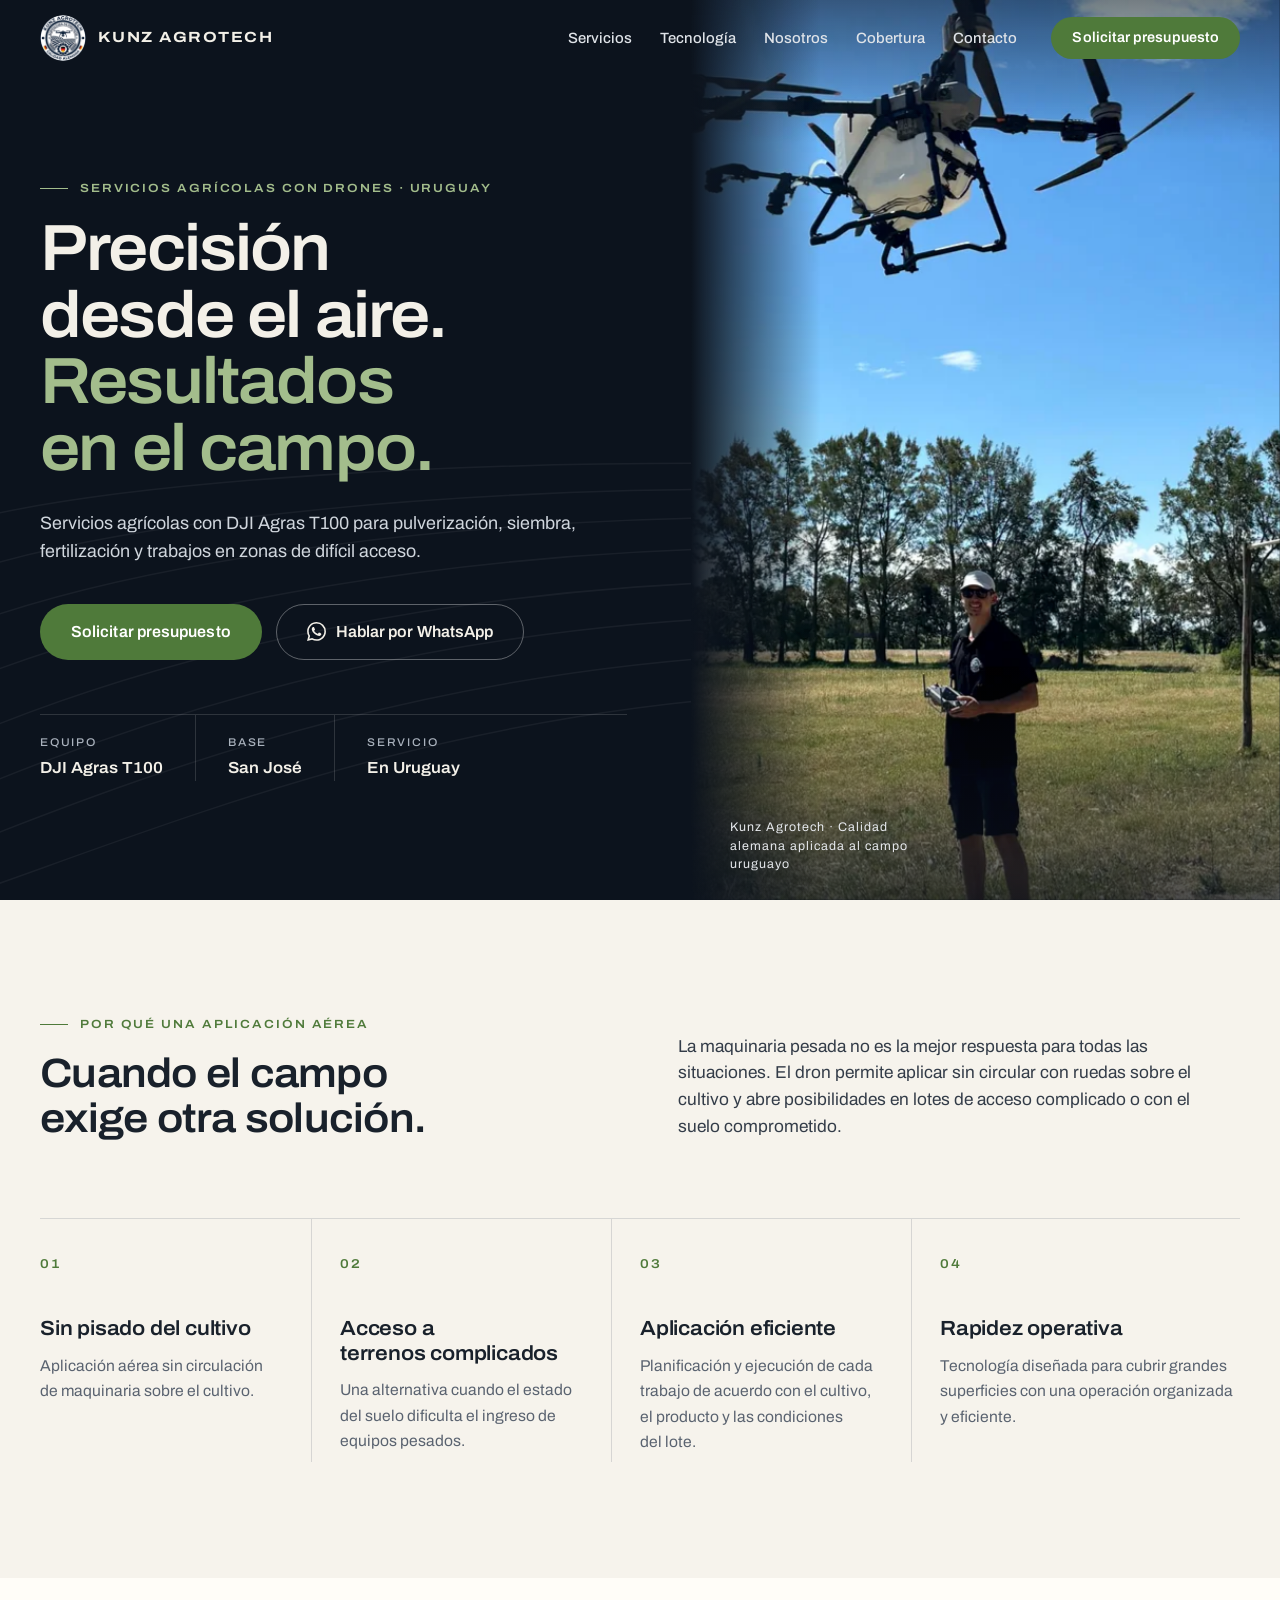
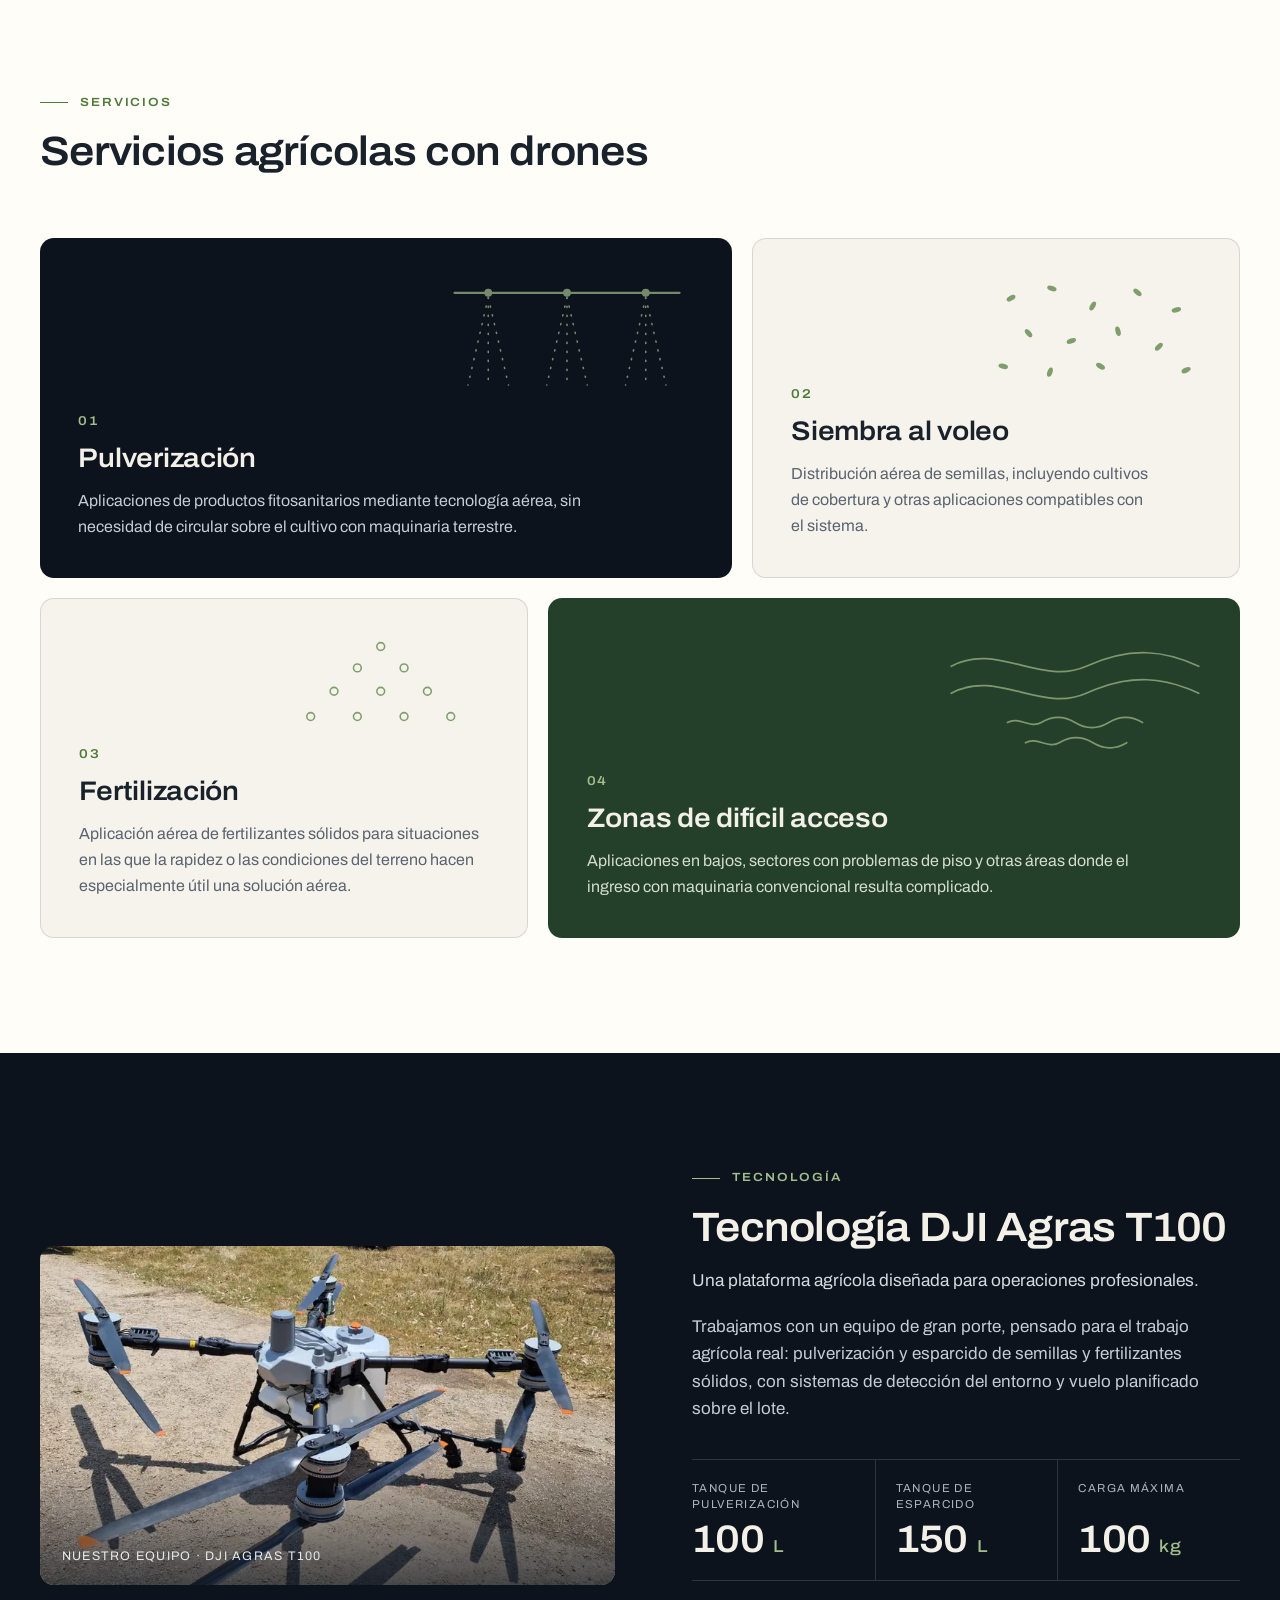
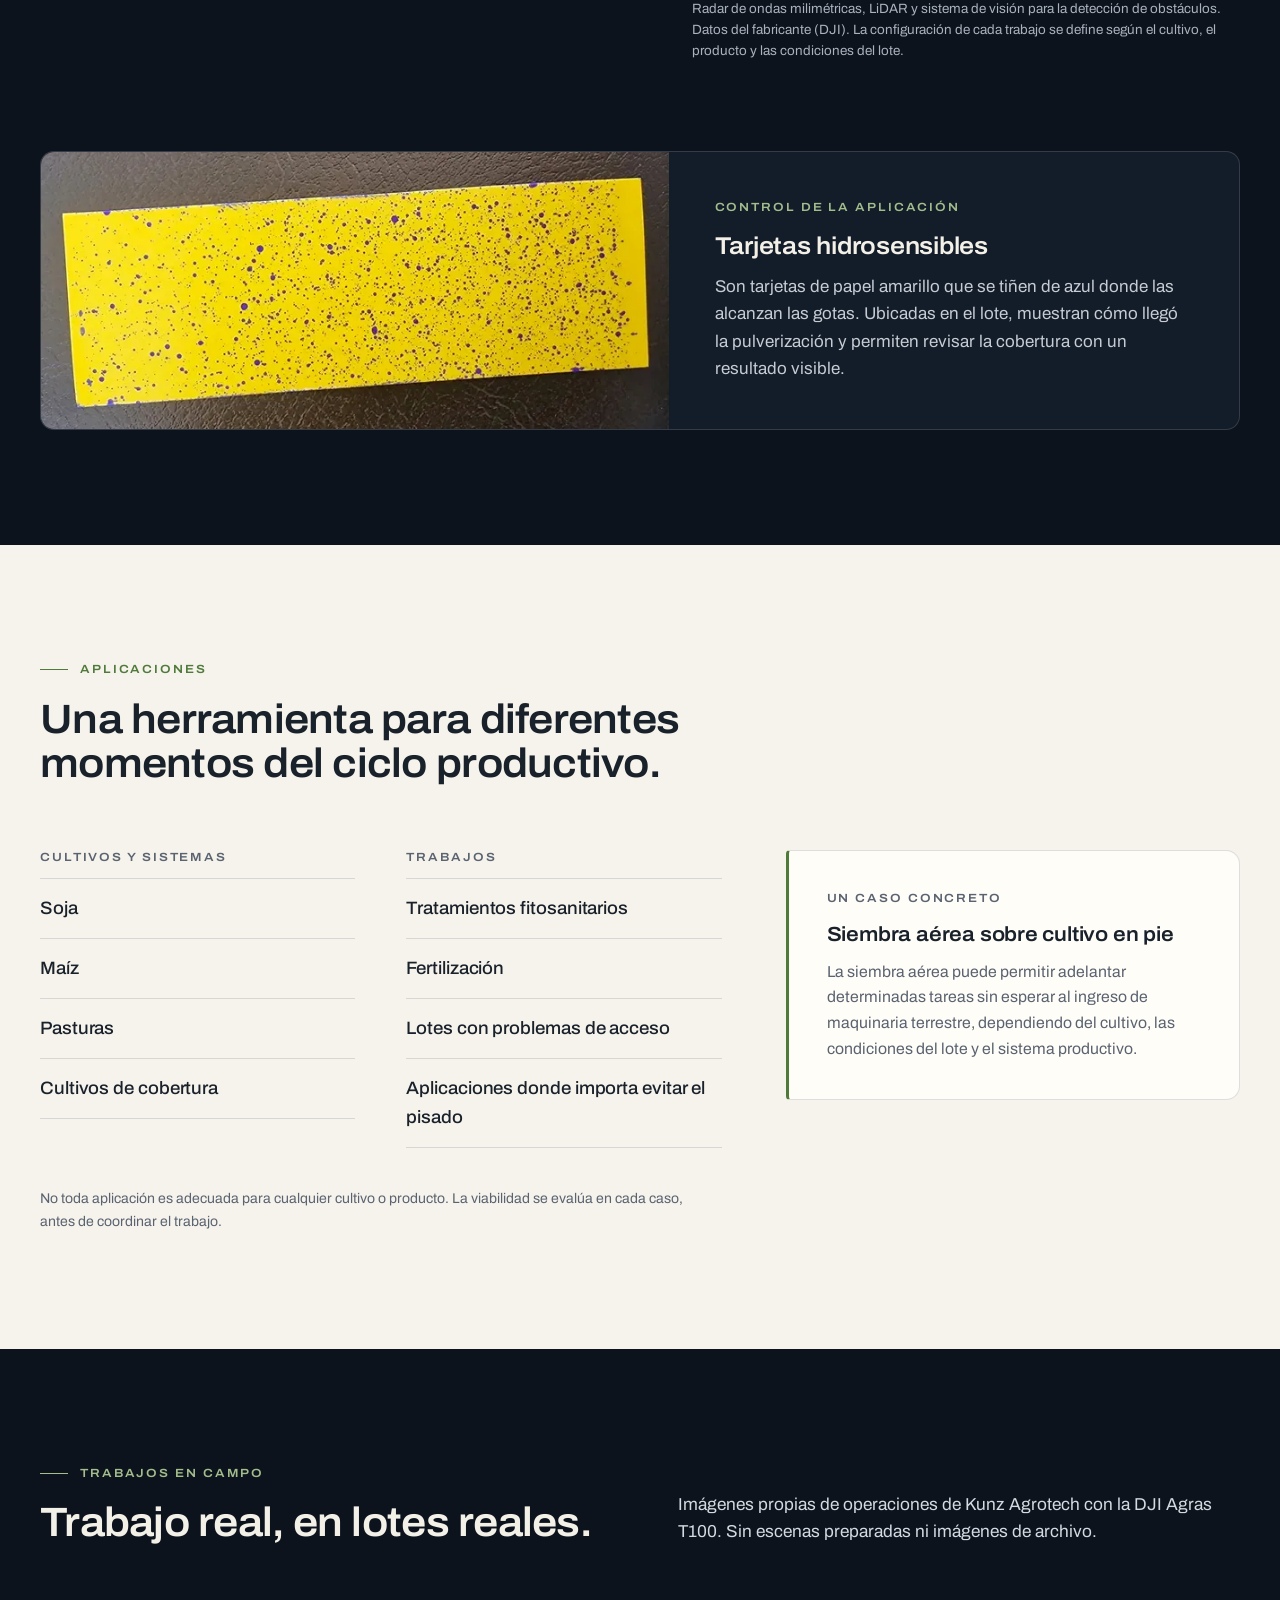
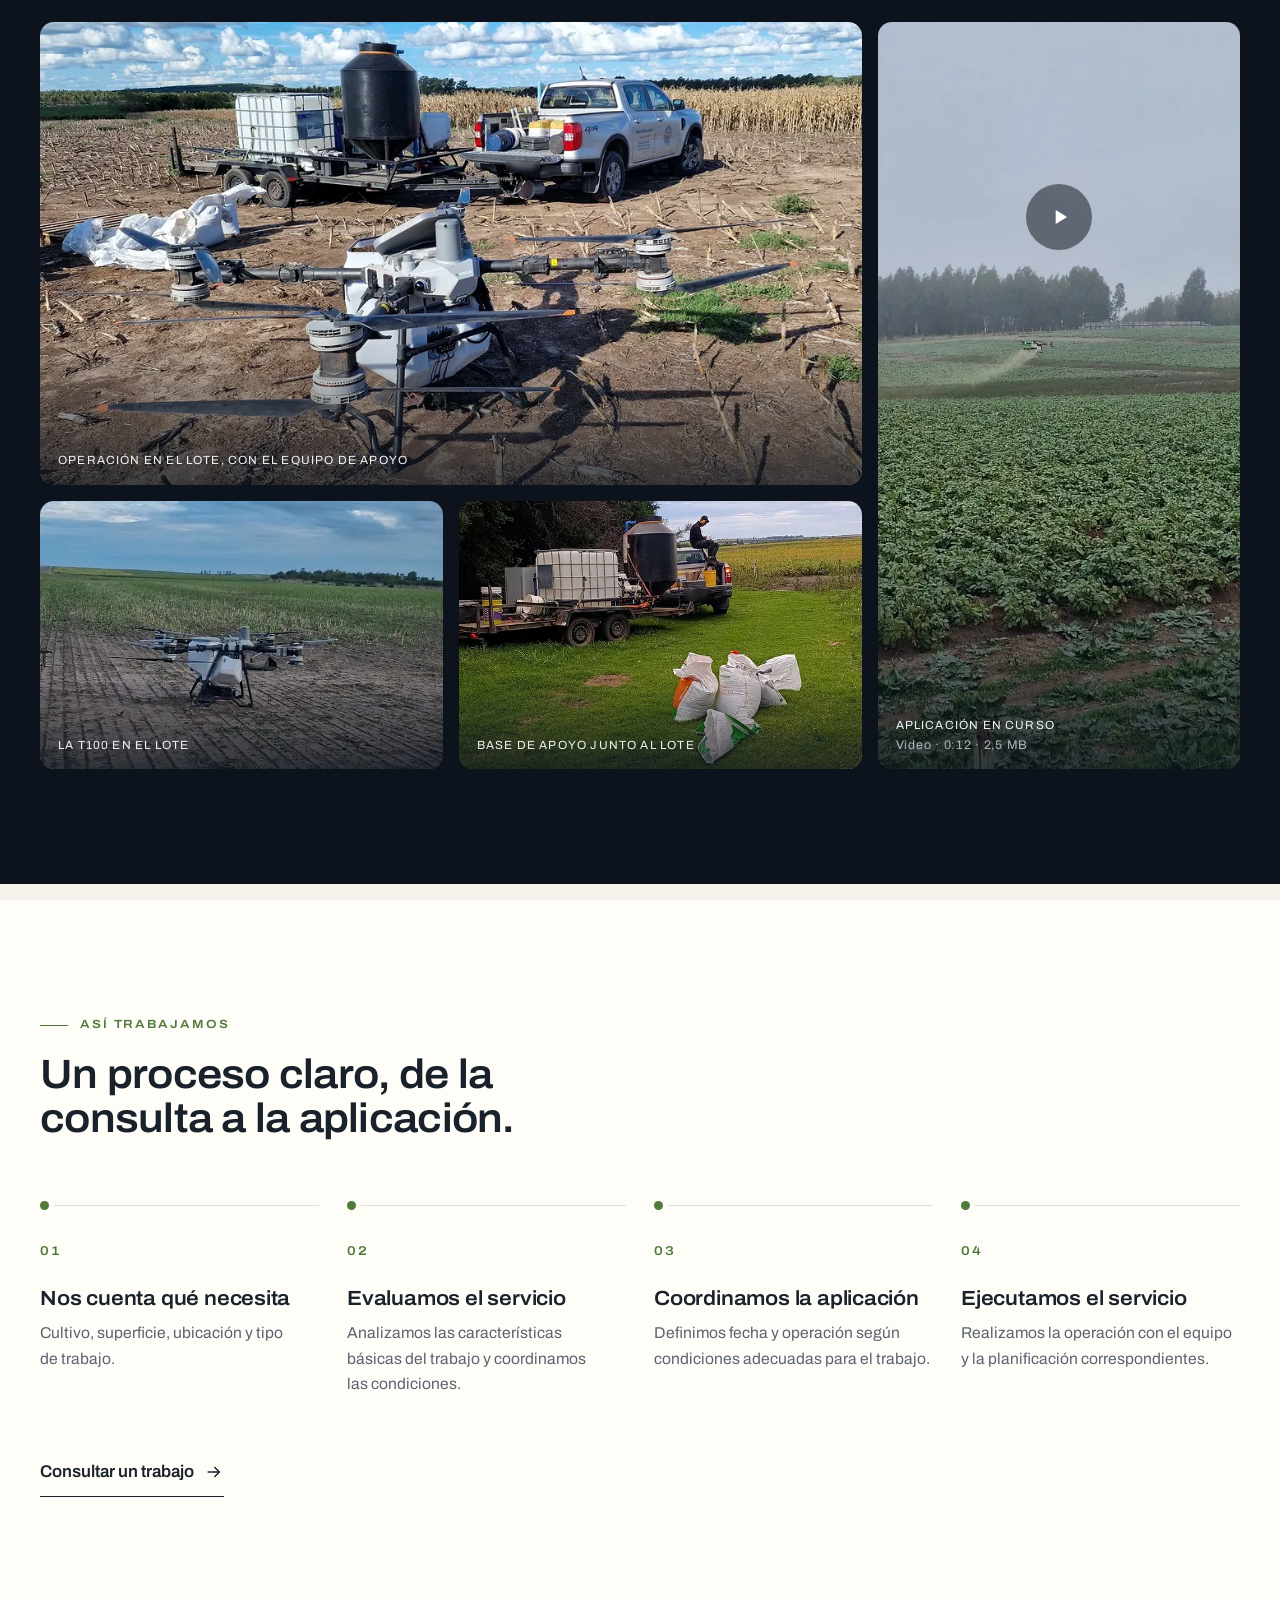
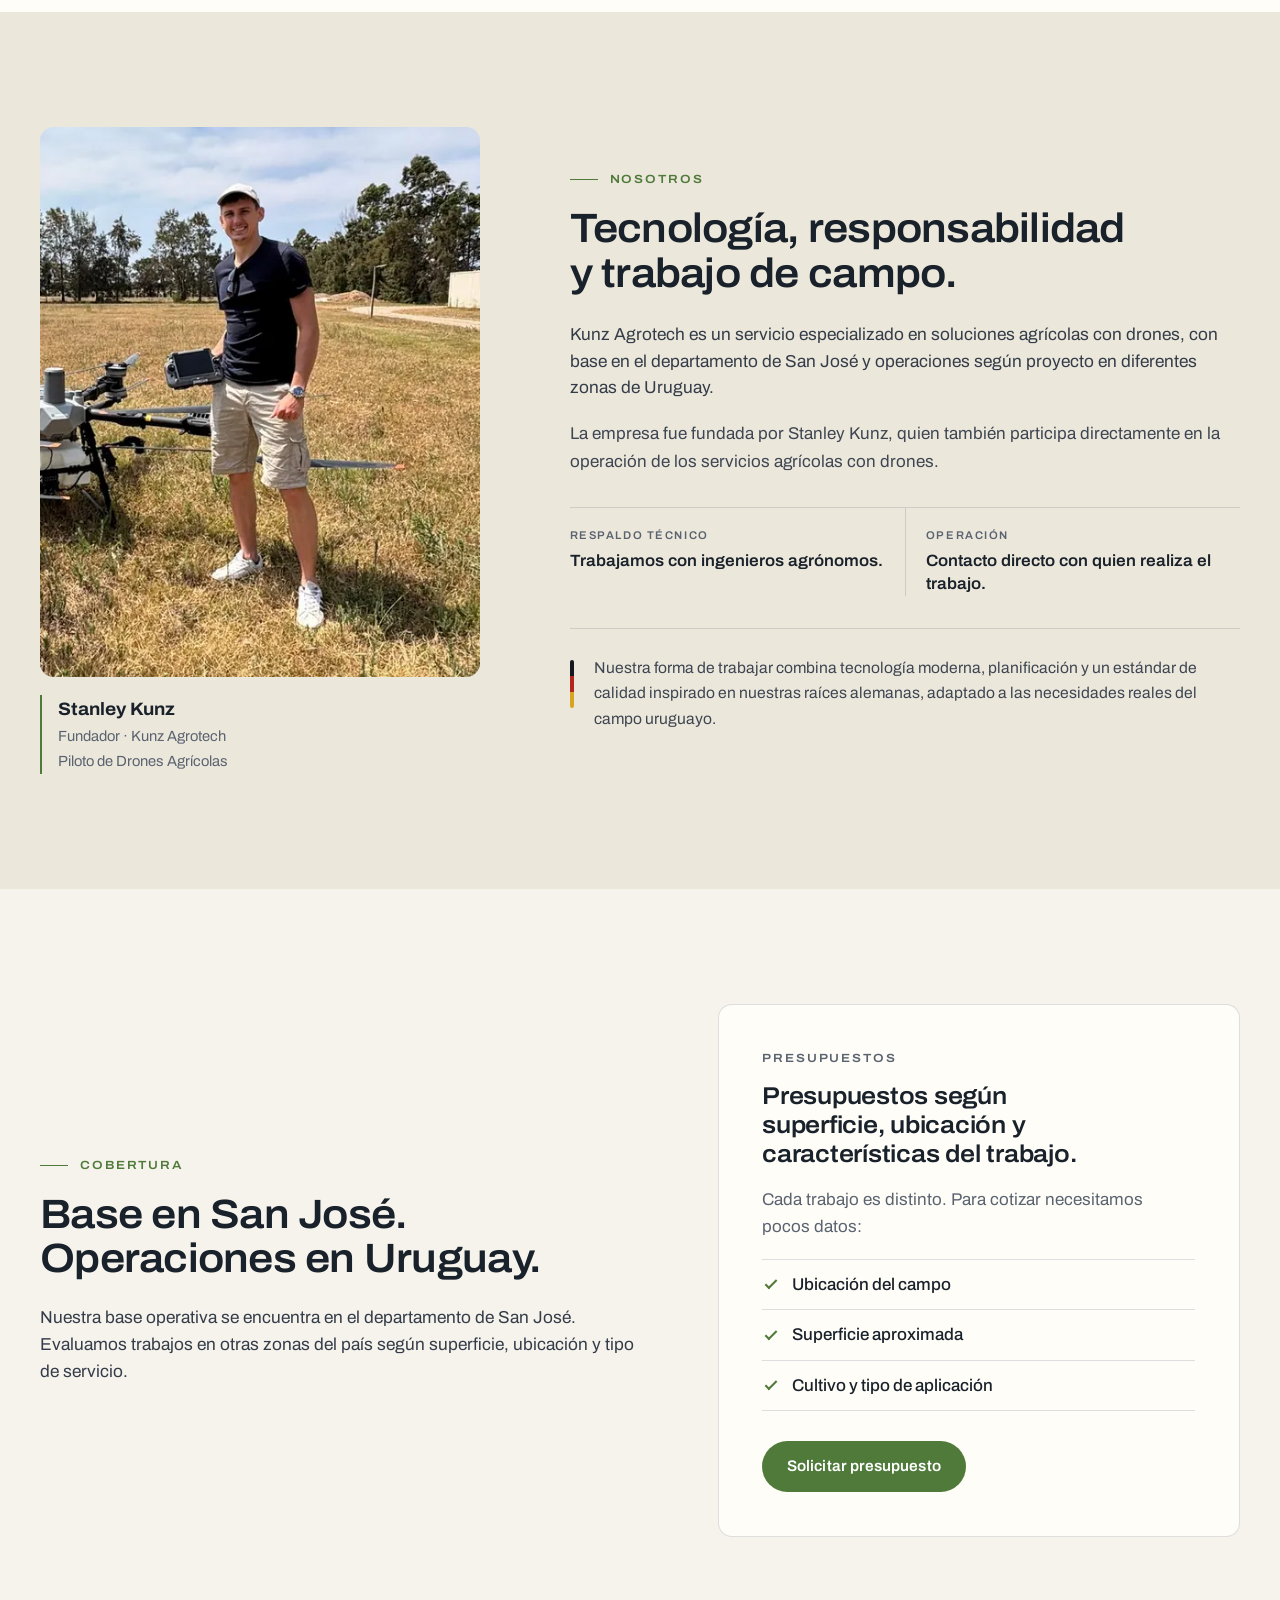
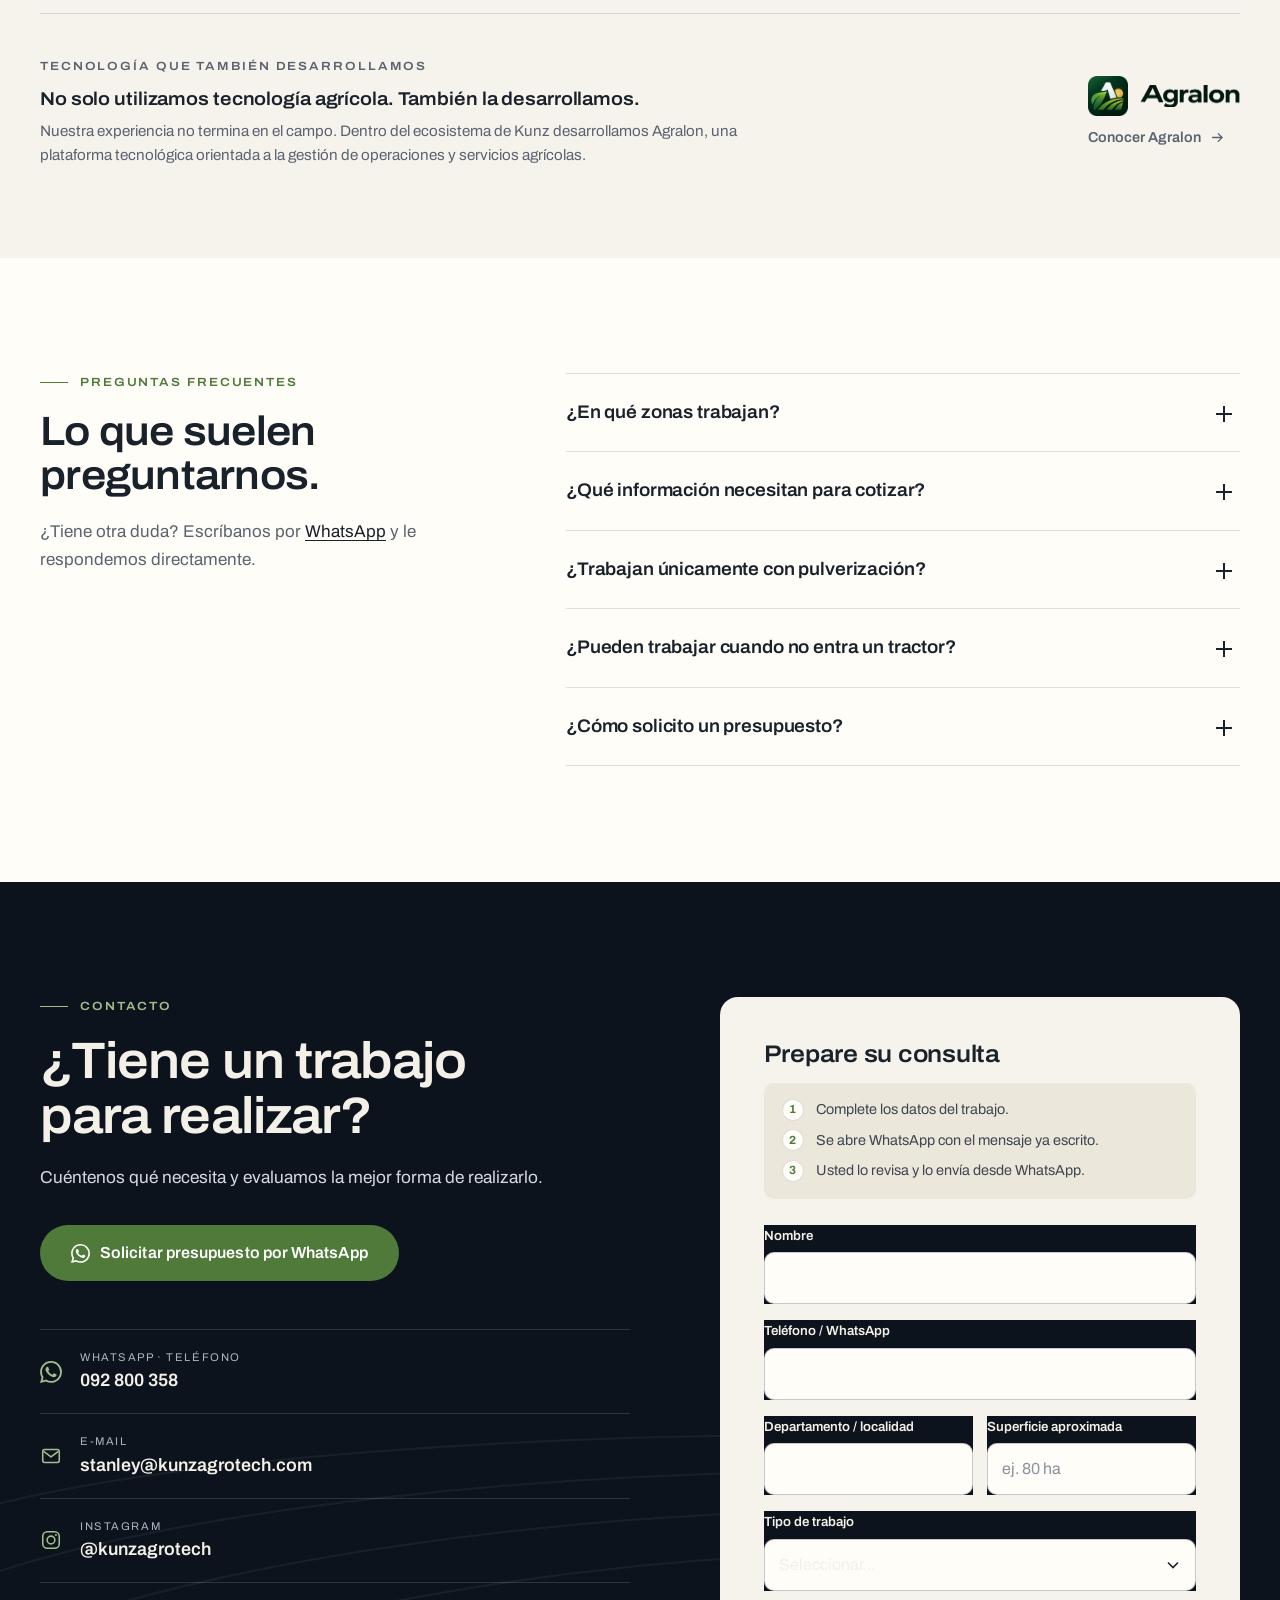
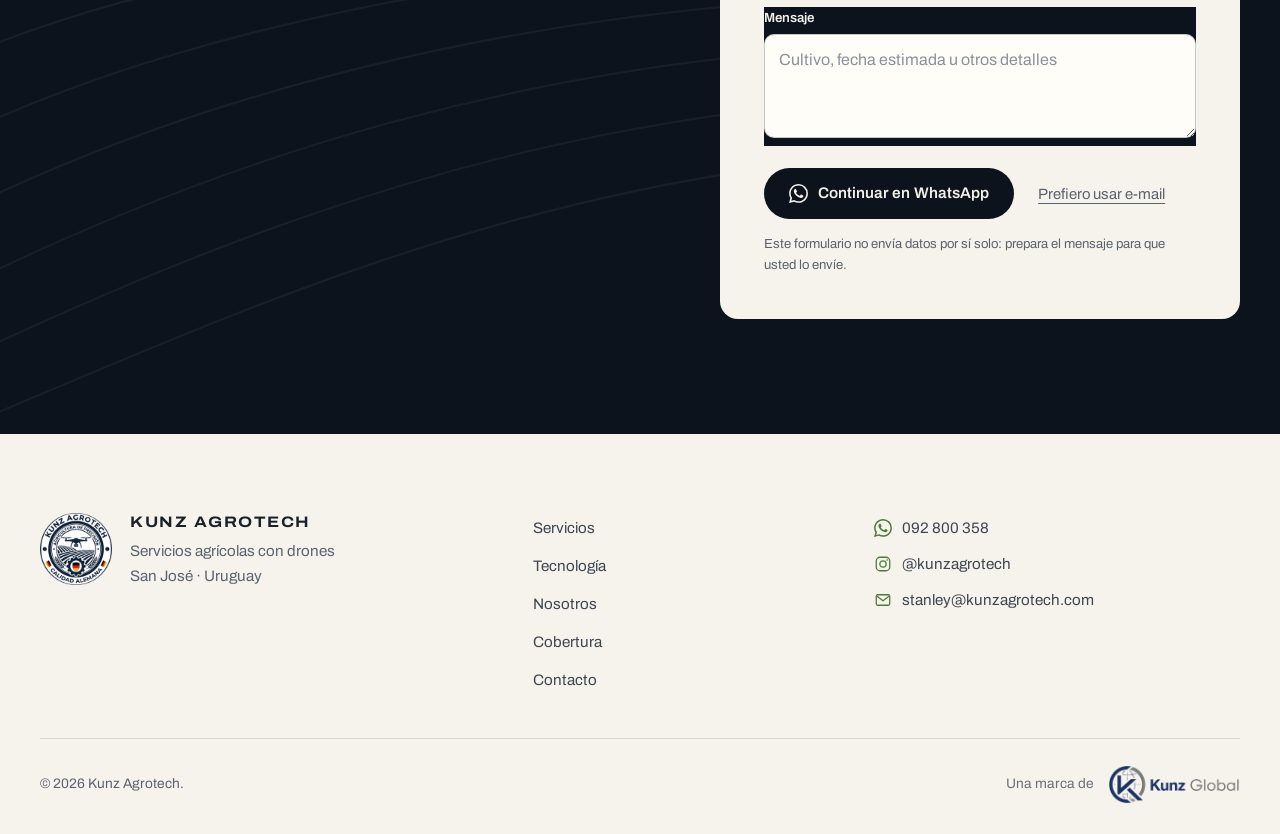
==== index.html @ c0e4f95d "Sektion Trabajos en campo mit echten Einsatzmedien (Vorschau, nicht live) - Leitbild Operation im Lo" ====
<!doctype html>
<html lang="es-UY">
<head>
  <meta charset="utf-8">
  <meta name="viewport" content="width=device-width, initial-scale=1, viewport-fit=cover">
  <title>Kunz Agrotech | Servicios de Drones Agrícolas en Uruguay</title>
  <meta name="description" content="Servicios agrícolas con DJI Agras T100 para pulverización, siembra, fertilización y aplicaciones en zonas de difícil acceso. Base en San José, Uruguay.">
  <link rel="canonical" href="https://kunzagrotech.com/">
  <meta name="theme-color" content="#0c131d">
  <meta name="format-detection" content="telephone=no">

  <meta property="og:type" content="website">
  <meta property="og:site_name" content="Kunz Agrotech">
  <meta property="og:locale" content="es_UY">
  <meta property="og:url" content="https://kunzagrotech.com/">
  <meta property="og:title" content="Kunz Agrotech | Servicios de Drones Agrícolas en Uruguay">
  <meta property="og:description" content="Pulverización, siembra al voleo, fertilización y trabajos en zonas de difícil acceso con DJI Agras T100. Base en San José, Uruguay.">
  <meta property="og:image" content="https://kunzagrotech.com/assets/img/og-kunz-agrotech.jpg">
  <meta property="og:image:width" content="1200">
  <meta property="og:image:height" content="630">
  <meta property="og:image:alt" content="Stanley Kunz junto al dron agrícola DJI Agras T100 de Kunz Agrotech">
  <meta name="twitter:card" content="summary_large_image">

  <link rel="icon" href="favicon.png" type="image/png" sizes="48x48">
  <link rel="icon" href="assets/img/logo-192.png" type="image/png" sizes="192x192">
  <link rel="apple-touch-icon" href="assets/img/logo-180.png">
  <link rel="manifest" href="site.webmanifest">

  <link rel="preconnect" href="https://fonts.googleapis.com">
  <link rel="preconnect" href="https://fonts.gstatic.com" crossorigin>
  <link href="https://fonts.googleapis.com/css2?family=Archivo:wdth,wght@62..125,300..800&display=swap" rel="stylesheet">
  <link rel="preload" as="image" href="assets/img/hero-900.webp" imagesrcset="assets/img/hero-640.webp 640w, assets/img/hero-900.webp 900w, assets/img/hero-1200.webp 1200w" imagesizes="(max-width: 900px) 100vw, 46vw" type="image/webp">
  <link rel="stylesheet" href="assets/css/site.css">
  <script>document.documentElement.classList.add("js")</script>

  <script type="application/ld+json">
  {
    "@context": "https://schema.org",
    "@graph": [
      {
        "@type": "ProfessionalService",
        "@id": "https://kunzagrotech.com/#empresa",
        "name": "Kunz Agrotech",
        "slogan": "Tecnología agrícola aplicada al campo",
        "description": "Servicios agrícolas con dron DJI Agras T100: pulverización, siembra al voleo, fertilización y aplicaciones en zonas de difícil acceso.",
        "url": "https://kunzagrotech.com/",
        "logo": "https://kunzagrotech.com/assets/img/logo-512.png",
        "image": "https://kunzagrotech.com/assets/img/og-kunz-agrotech.jpg",
        "telephone": "+59892800358",
        "email": "stanley@kunzagrotech.com",
        "address": { "@type": "PostalAddress", "addressRegion": "San José", "addressCountry": "UY" },
        "areaServed": { "@type": "Country", "name": "Uruguay" },
        "founder": { "@type": "Person", "name": "Stanley Kunz", "jobTitle": "Fundador y piloto de drones agrícolas" },
        "parentOrganization": { "@type": "Organization", "name": "Kunz Global", "url": "https://kunzglobal.com/" },
        "sameAs": ["https://instagram.com/kunzagrotech"],
        "contactPoint": {
          "@type": "ContactPoint",
          "contactType": "customer service",
          "telephone": "+59892800358",
          "email": "stanley@kunzagrotech.com",
          "availableLanguage": ["es"]
        },
        "hasOfferCatalog": {
          "@type": "OfferCatalog",
          "name": "Servicios agrícolas con drones",
          "itemListElement": [
            { "@type": "Offer", "itemOffered": { "@type": "Service", "name": "Pulverización con dron", "areaServed": "Uruguay" } },
            { "@type": "Offer", "itemOffered": { "@type": "Service", "name": "Siembra al voleo con dron", "areaServed": "Uruguay" } },
            { "@type": "Offer", "itemOffered": { "@type": "Service", "name": "Fertilización aérea con dron", "areaServed": "Uruguay" } },
            { "@type": "Offer", "itemOffered": { "@type": "Service", "name": "Aplicaciones en zonas de difícil acceso", "areaServed": "Uruguay" } }
          ]
        }
      },
      {
        "@type": "WebSite",
        "@id": "https://kunzagrotech.com/#web",
        "url": "https://kunzagrotech.com/",
        "name": "Kunz Agrotech",
        "inLanguage": "es-UY",
        "publisher": { "@id": "https://kunzagrotech.com/#empresa" }
      },
      {
        "@type": "FAQPage",
        "mainEntity": [
          { "@type": "Question", "name": "¿En qué zonas trabajan?", "acceptedAnswer": { "@type": "Answer", "text": "Nuestra base está en el departamento de San José. Evaluamos trabajos en otros departamentos según la superficie, la ubicación y el tipo de servicio." } },
          { "@type": "Question", "name": "¿Qué información necesitan para cotizar?", "acceptedAnswer": { "@type": "Answer", "text": "Ubicación del campo, superficie aproximada, cultivo y tipo de aplicación. Con esos datos podemos darle una primera respuesta." } },
          { "@type": "Question", "name": "¿Trabajan únicamente con pulverización?", "acceptedAnswer": { "@type": "Answer", "text": "No. Kunz Agrotech también ofrece otros servicios compatibles con la plataforma agrícola, incluyendo siembra al voleo y determinadas aplicaciones de fertilizantes." } },
          { "@type": "Question", "name": "¿Pueden trabajar cuando no entra un tractor?", "acceptedAnswer": { "@type": "Answer", "text": "La aplicación aérea puede ser una alternativa en muchas situaciones con problemas de acceso o condiciones de suelo complicadas. La viabilidad se evalúa para cada trabajo." } },
          { "@type": "Question", "name": "¿Cómo solicito un presupuesto?", "acceptedAnswer": { "@type": "Answer", "text": "Directamente por WhatsApp al 092 800 358 o mediante el formulario de contacto del sitio." } }
        ]
      }
    ]
  }
  </script>
</head>
<body>
  <!--
    DATOS DE CONTACTO
    · WhatsApp / teléfono: 092 800 358  → https://wa.me/59892800358
    · E-mail: stanley@kunzagrotech.com
    · Instagram: @kunzagrotech
    Si cambian: buscar y reemplazar en este archivo, en 404.html y en assets/js/site.js (objeto CONTACT).
  -->
  <svg xmlns="http://www.w3.org/2000/svg" hidden>
    <symbol id="i-wa" viewBox="0 0 24 24"><path fill="currentColor" d="M17.472 14.382c-.297-.149-1.758-.867-2.03-.967-.273-.099-.471-.148-.67.15-.197.297-.767.966-.94 1.164-.173.199-.347.223-.644.075-.297-.15-1.255-.463-2.39-1.475-.883-.788-1.48-1.761-1.653-2.059-.173-.297-.018-.458.13-.606.134-.133.298-.347.446-.52.149-.174.198-.298.298-.497.099-.198.05-.371-.025-.52-.075-.149-.669-1.612-.916-2.207-.242-.579-.487-.5-.669-.51-.173-.008-.371-.01-.57-.01-.198 0-.52.074-.792.372-.272.297-1.04 1.016-1.04 2.479 0 1.462 1.065 2.875 1.213 3.074.149.198 2.096 3.2 5.077 4.487.709.306 1.262.489 1.694.625.712.227 1.36.195 1.871.118.571-.085 1.758-.719 2.006-1.413.248-.694.248-1.289.173-1.413-.074-.124-.272-.198-.57-.347m-5.421 7.403h-.004a9.87 9.87 0 01-5.031-1.378l-.361-.214-3.741.982.998-3.648-.235-.374a9.86 9.86 0 01-1.51-5.26c.001-5.45 4.436-9.884 9.888-9.884 2.64 0 5.122 1.03 6.988 2.898a9.825 9.825 0 012.893 6.994c-.003 5.45-4.437 9.884-9.885 9.884m8.413-18.297A11.815 11.815 0 0012.05 0C5.495 0 .16 5.335.157 11.892c0 2.096.547 4.142 1.588 5.945L.057 24l6.305-1.654a11.882 11.882 0 005.683 1.448h.005c6.554 0 11.89-5.335 11.893-11.893a11.821 11.821 0 00-3.48-8.413z"/></symbol>
    <symbol id="i-ig" viewBox="0 0 24 24"><g fill="none" stroke="currentColor" stroke-width="1.7"><rect x="3" y="3" width="18" height="18" rx="5"/><circle cx="12" cy="12" r="4.2"/></g><circle cx="17.4" cy="6.6" r="1.1" fill="currentColor"/></symbol>
    <symbol id="i-mail" viewBox="0 0 24 24"><g fill="none" stroke="currentColor" stroke-width="1.7" stroke-linejoin="round"><rect x="3" y="5" width="18" height="14" rx="2"/><path d="m4 7 8 6 8-6"/></g></symbol>
    <symbol id="i-arrow" viewBox="0 0 24 24"><path d="M5 12h13m-5-5.5 5.5 5.5-5.5 5.5" fill="none" stroke="currentColor" stroke-width="1.8" stroke-linecap="round" stroke-linejoin="round"/></symbol>
    <symbol id="furrows" viewBox="0 0 800 400" preserveAspectRatio="none"><g fill="none" stroke="currentColor" stroke-width="1.2"><path d="M-20 392C210 330 470 250 830 236"/><path d="M-20 352C200 286 470 214 830 204"/><path d="M-20 310C190 244 470 180 830 174"/><path d="M-20 266C180 204 470 150 830 146"/><path d="M-20 222C170 166 470 122 830 120"/><path d="M-20 178C160 130 470 96 830 96"/><path d="M-20 136C150 98 470 72 830 74"/><path d="M-20 96C140 68 470 50 830 54"/></g></symbol>
  </svg>

  <a class="skip" href="#contenido">Saltar al contenido</a>

  <header class="header" id="top">
    <div class="header__inner">
      <a class="brand" href="#top" aria-label="Kunz Agrotech, inicio">
        <img src="assets/img/logo-96.png" width="46" height="46" alt="">
        <span class="brand__name">Kunz Agrotech</span>
      </a>
      <nav class="nav" id="menu" aria-label="Principal">
        <a href="#servicios">Servicios</a>
        <a href="#tecnologia">Tecnología</a>
        <a href="#nosotros">Nosotros</a>
        <a href="#cobertura">Cobertura</a>
        <a href="#contacto">Contacto</a>
        <a class="btn btn--primary nav__cta" href="#contacto">Solicitar presupuesto</a>
      </nav>
      <button class="burger" type="button" aria-expanded="false" aria-controls="menu" aria-label="Abrir menú"><span></span><span></span></button>
    </div>
  </header>

  <main id="contenido">

    <!-- HERO -->
    <section class="hero">
      <svg class="hero__furrows" aria-hidden="true"><use href="#furrows"/></svg>
      <div class="hero__text">
        <p class="eyebrow eyebrow--light">Servicios agrícolas con drones · Uruguay</p>
        <h1>Precisión desde el aire. <span>Resultados en el campo.</span></h1>
        <p class="hero__lead">Servicios agrícolas con DJI Agras T100 para pulverización, siembra, fertilización y trabajos en zonas de difícil acceso.</p>
        <div class="hero__cta">
          <a class="btn btn--primary btn--lg" href="#contacto">Solicitar presupuesto</a>
          <a class="btn btn--ghost btn--lg" href="https://wa.me/59892800358?text=Hola%2C%20quisiera%20consultar%20por%20un%20servicio%20agr%C3%ADcola%20con%20dron." target="_blank" rel="noopener"><svg aria-hidden="true"><use href="#i-wa"/></svg>Hablar por WhatsApp</a>
        </div>
        <ul class="hero__facts">
          <li><span>Equipo</span>DJI Agras T100</li>
          <li><span>Base</span>San José</li>
          <li><span>Servicio</span>En Uruguay</li>
        </ul>
      </div>
      <figure class="hero__media">
        <picture>
          <source type="image/webp" srcset="assets/img/hero-640.webp 640w, assets/img/hero-900.webp 900w, assets/img/hero-1200.webp 1200w" sizes="(max-width: 900px) 100vw, 46vw">
          <img src="assets/img/hero-900.jpg" srcset="assets/img/hero-640.jpg 640w, assets/img/hero-900.jpg 900w, assets/img/hero-1200.jpg 1200w" sizes="(max-width: 900px) 100vw, 46vw" width="1200" height="1600" alt="Stanley Kunz, fundador de Kunz Agrotech, opera con el control remoto el dron agrícola DJI Agras T100 en vuelo sobre un campo" fetchpriority="high" decoding="async">
        </picture>
        <figcaption>Kunz Agrotech · Calidad alemana aplicada al campo uruguayo</figcaption>
      </figure>
    </section>

    <!-- VALOR -->
    <section class="section value" id="ventajas">
      <div class="wrap">
        <div class="split-head reveal">
          <div>
            <p class="eyebrow">Por qué una aplicación aérea</p>
            <h2>Cuando el campo exige otra solución.</h2>
          </div>
          <p class="lead">La maquinaria pesada no es la mejor respuesta para todas las situaciones. El dron permite aplicar sin circular con ruedas sobre el cultivo y abre posibilidades en lotes de acceso complicado o con el suelo comprometido.</p>
        </div>
        <ol class="value__grid">
          <li class="reveal"><span class="num">01</span><h3>Sin pisado del cultivo</h3><p>Aplicación aérea sin circulación de maquinaria sobre el cultivo.</p></li>
          <li class="reveal"><span class="num">02</span><h3>Acceso a terrenos complicados</h3><p>Una alternativa cuando el estado del suelo dificulta el ingreso de equipos pesados.</p></li>
          <li class="reveal"><span class="num">03</span><h3>Aplicación eficiente</h3><p>Planificación y ejecución de cada trabajo de acuerdo con el cultivo, el producto y las condiciones del lote.</p></li>
          <li class="reveal"><span class="num">04</span><h3>Rapidez operativa</h3><p>Tecnología diseñada para cubrir grandes superficies con una operación organizada y eficiente.</p></li>
        </ol>
      </div>
    </section>

    <!-- SERVICIOS -->
    <section class="section services" id="servicios">
      <div class="wrap">
        <div class="section-head reveal">
          <p class="eyebrow">Servicios</p>
          <h2>Servicios agrícolas con drones</h2>
        </div>
        <div class="services__grid">
          <article class="svc svc--ink svc--wide reveal">
            <svg class="svc__art" viewBox="0 0 240 120" aria-hidden="true"><g fill="none" stroke="currentColor" stroke-linecap="round"><path d="M20 22h200" stroke-width="2"/><g stroke-width="1.4" stroke-dasharray="1 7"><path d="M50 26 32 104M50 26v78M50 26l18 78"/><path d="M120 26l-18 78M120 26v78M120 26l18 78"/><path d="M190 26l-18 78M190 26v78M190 26l18 78"/></g></g><g fill="currentColor"><circle cx="50" cy="22" r="3.5"/><circle cx="120" cy="22" r="3.5"/><circle cx="190" cy="22" r="3.5"/></g></svg>
            <span class="num">01</span>
            <h3>Pulverización</h3>
            <p>Aplicaciones de productos fitosanitarios mediante tecnología aérea, sin necesidad de circular sobre el cultivo con maquinaria terrestre.</p>
          </article>
          <article class="svc svc--paper reveal">
            <svg class="svc__art" viewBox="0 0 240 120" aria-hidden="true"><g fill="currentColor"><ellipse cx="36" cy="30" rx="5" ry="2.6" transform="rotate(-30 36 30)"/><ellipse cx="78" cy="20" rx="5" ry="2.6" transform="rotate(20 78 20)"/><ellipse cx="120" cy="38" rx="5" ry="2.6" transform="rotate(-60 120 38)"/><ellipse cx="166" cy="24" rx="5" ry="2.6" transform="rotate(40 166 24)"/><ellipse cx="206" cy="42" rx="5" ry="2.6" transform="rotate(-15 206 42)"/><ellipse cx="54" cy="66" rx="5" ry="2.6" transform="rotate(50 54 66)"/><ellipse cx="98" cy="74" rx="5" ry="2.6" transform="rotate(-20 98 74)"/><ellipse cx="146" cy="64" rx="5" ry="2.6" transform="rotate(75 146 64)"/><ellipse cx="188" cy="80" rx="5" ry="2.6" transform="rotate(-45 188 80)"/><ellipse cx="28" cy="100" rx="5" ry="2.6" transform="rotate(15 28 100)"/><ellipse cx="76" cy="106" rx="5" ry="2.6" transform="rotate(-70 76 106)"/><ellipse cx="128" cy="100" rx="5" ry="2.6" transform="rotate(30 128 100)"/><ellipse cx="216" cy="104" rx="5" ry="2.6" transform="rotate(-25 216 104)"/></g></svg>
            <span class="num">02</span>
            <h3>Siembra al voleo</h3>
            <p>Distribución aérea de semillas, incluyendo cultivos de cobertura y otras aplicaciones compatibles con el sistema.</p>
          </article>
          <article class="svc svc--paper reveal">
            <svg class="svc__art" viewBox="0 0 240 120" aria-hidden="true"><g fill="none" stroke="currentColor" stroke-width="1.6"><circle cx="120" cy="18" r="4"/><circle cx="96" cy="40" r="4"/><circle cx="144" cy="40" r="4"/><circle cx="72" cy="64" r="4"/><circle cx="120" cy="64" r="4"/><circle cx="168" cy="64" r="4"/><circle cx="48" cy="90" r="4"/><circle cx="96" cy="90" r="4"/><circle cx="144" cy="90" r="4"/><circle cx="192" cy="90" r="4"/></g></svg>
            <span class="num">03</span>
            <h3>Fertilización</h3>
            <p>Aplicación aérea de fertilizantes sólidos para situaciones en las que la rapidez o las condiciones del terreno hacen especialmente útil una solución aérea.</p>
          </article>
          <article class="svc svc--green svc--wide reveal">
            <svg class="svc__art" viewBox="0 0 240 120" aria-hidden="true"><g fill="none" stroke="currentColor" stroke-width="1.5" stroke-linecap="round"><path d="M10 34c40-22 80 18 120 0s70-14 100 0"/><path d="M10 58c40-22 80 18 120 0s70-14 100 0"/><path d="M60 84c10-6 20 6 30 0s20-6 30 0 20 6 30 0 20-6 30 0"/><path d="M76 102c10-6 20 6 30 0s20-6 30 0 20 6 30 0"/></g></svg>
            <span class="num">04</span>
            <h3>Zonas de difícil acceso</h3>
            <p>Aplicaciones en bajos, sectores con problemas de piso y otras áreas donde el ingreso con maquinaria convencional resulta complicado.</p>
          </article>
        </div>
      </div>
    </section>

    <!-- TECNOLOGÍA -->
    <section class="section tech" id="tecnologia">
      <div class="wrap tech__grid">
        <figure class="tech__media reveal">
          <picture>
            <source type="image/webp" srcset="assets/img/t100-800.webp 800w, assets/img/t100-1200.webp 1200w" sizes="(max-width: 900px) 92vw, 620px">
            <img src="assets/img/t100-800.jpg" srcset="assets/img/t100-800.jpg 800w, assets/img/t100-1200.jpg 1200w" sizes="(max-width: 900px) 92vw, 620px" width="1200" height="707" loading="lazy" decoding="async" alt="Dron agrícola DJI Agras T100 de Kunz Agrotech con los brazos desplegados, listo para operar">
          </picture>
          <figcaption>Nuestro equipo · DJI Agras T100</figcaption>
        </figure>
        <div class="tech__text reveal">
          <p class="eyebrow eyebrow--light">Tecnología</p>
          <h2>Tecnología DJI Agras T100</h2>
          <p class="lead lead--light">Una plataforma agrícola diseñada para operaciones profesionales.</p>
          <p>Trabajamos con un equipo de gran porte, pensado para el trabajo agrícola real: pulverización y esparcido de semillas y fertilizantes sólidos, con sistemas de detección del entorno y vuelo planificado sobre el lote.</p>
          <dl class="specs">
            <div><dt>Tanque de pulverización</dt><dd>100 <small>L</small></dd></div>
            <div><dt>Tanque de esparcido</dt><dd>150 <small>L</small></dd></div>
            <div><dt>Carga máxima</dt><dd>100 <small>kg</small></dd></div>
          </dl>
          <p class="note">Radar de ondas milimétricas, LiDAR y sistema de visión para la detección de obstáculos. Datos del fabricante (DJI). La configuración de cada trabajo se define según el cultivo, el producto y las condiciones del lote.</p>
        </div>
      </div>
      <div class="wrap">
        <div class="control reveal">
          <figure class="control__media">
            <picture>
              <source type="image/webp" srcset="assets/img/card-700.webp 700w, assets/img/card-1100.webp 1100w" sizes="(max-width: 900px) 92vw, 560px">
              <img src="assets/img/card-700.jpg" srcset="assets/img/card-700.jpg 700w, assets/img/card-1100.jpg 1100w" sizes="(max-width: 900px) 92vw, 560px" width="1100" height="499" loading="lazy" decoding="async" alt="Tarjeta hidrosensible amarilla con impactos azules de gotas de pulverización">
            </picture>
          </figure>
          <div class="control__text">
            <p class="label">Control de la aplicación</p>
            <h3>Tarjetas hidrosensibles</h3>
            <p>Son tarjetas de papel amarillo que se tiñen de azul donde las alcanzan las gotas. Ubicadas en el lote, muestran cómo llegó la pulverización y permiten revisar la cobertura con un resultado visible.</p>
          </div>
        </div>
      </div>
    </section>

    <!-- APLICACIONES -->
    <section class="section uses" id="aplicaciones">
      <div class="wrap">
        <div class="section-head reveal">
          <p class="eyebrow">Aplicaciones</p>
          <h2>Una herramienta para diferentes momentos del ciclo productivo.</h2>
        </div>
        <div class="uses__grid">
          <div class="uses__lists reveal">
            <div>
              <h3 class="label">Cultivos y sistemas</h3>
              <ul class="plain-list">
                <li>Soja</li>
                <li>Maíz</li>
                <li>Pasturas</li>
                <li>Cultivos de cobertura</li>
              </ul>
            </div>
            <div>
              <h3 class="label">Trabajos</h3>
              <ul class="plain-list">
                <li>Tratamientos fitosanitarios</li>
                <li>Fertilización</li>
                <li>Lotes con problemas de acceso</li>
                <li>Aplicaciones donde importa evitar el pisado</li>
              </ul>
            </div>
          </div>
          <aside class="case reveal">
            <p class="label">Un caso concreto</p>
            <h3>Siembra aérea sobre cultivo en pie</h3>
            <p>La siembra aérea puede permitir adelantar determinadas tareas sin esperar al ingreso de maquinaria terrestre, dependiendo del cultivo, las condiciones del lote y el sistema productivo.</p>
          </aside>
        </div>
        <p class="footnote reveal">No toda aplicación es adecuada para cualquier cultivo o producto. La viabilidad se evalúa en cada caso, antes de coordinar el trabajo.</p>
      </div>
    </section>

    <!-- TRABAJOS EN CAMPO: solo material propio. Kennzeichen unkenntlich, Metadaten entfernt (scripts/build-images.mjs). -->
    <section class="section field" id="campo">
      <div class="wrap">
        <div class="split-head reveal">
          <div>
            <p class="eyebrow eyebrow--light">Trabajos en campo</p>
            <h2>Trabajo real, en lotes reales.</h2>
          </div>
          <p class="lead lead--light">Imágenes propias de operaciones de Kunz Agrotech con la DJI Agras T100. Sin escenas preparadas ni imágenes de archivo.</p>
        </div>
        <div class="field__grid">
          <figure class="field__item field__item--lead reveal">
            <picture>
              <source type="image/webp" srcset="assets/img/campo-operacion-1000.webp 1000w, assets/img/campo-operacion-1600.webp 1600w" sizes="(max-width: 900px) 92vw, 780px">
              <img src="assets/img/campo-operacion-1000.jpg" srcset="assets/img/campo-operacion-1000.jpg 1000w, assets/img/campo-operacion-1600.jpg 1600w" sizes="(max-width: 900px) 92vw, 780px" width="1600" height="900" loading="lazy" decoding="async" alt="DJI Agras T100 en un lote de rastrojo, con el tráiler y la camioneta de apoyo detrás">
            </picture>
            <figcaption>Operación en el lote, con el equipo de apoyo</figcaption>
          </figure>
          <figure class="field__item field__item--a reveal">
            <picture>
              <source type="image/webp" srcset="assets/img/campo-t100-600.webp 600w, assets/img/campo-t100-900.webp 900w" sizes="(max-width: 900px) 46vw, 380px">
              <img src="assets/img/campo-t100-600.jpg" srcset="assets/img/campo-t100-600.jpg 600w, assets/img/campo-t100-900.jpg 900w" sizes="(max-width: 900px) 46vw, 380px" width="900" height="600" loading="lazy" decoding="async" alt="DJI Agras T100 sobre un lote con surcos">
            </picture>
            <figcaption>La T100 en el lote</figcaption>
          </figure>
          <figure class="field__item field__item--b reveal">
            <picture>
              <source type="image/webp" srcset="assets/img/campo-base-600.webp 600w, assets/img/campo-base-900.webp 900w" sizes="(max-width: 900px) 46vw, 380px">
              <img src="assets/img/campo-base-600.jpg" srcset="assets/img/campo-base-600.jpg 600w, assets/img/campo-base-900.jpg 900w" sizes="(max-width: 900px) 46vw, 380px" width="900" height="600" loading="lazy" decoding="async" alt="Base de apoyo junto al lote: tráiler con tanques, camioneta y bolsas de semilla sobre el pasto">
            </picture>
            <figcaption>Base de apoyo junto al lote</figcaption>
          </figure>
          <figure class="field__video reveal">
            <div class="field__player" data-src="assets/video/aplicacion-720.mp4">
              <picture>
                <source type="image/webp" srcset="assets/img/campo-video-poster-480.webp 480w, assets/img/campo-video-poster-720.webp 720w" sizes="(max-width: 900px) 92vw, 380px">
                <img src="assets/img/campo-video-poster-480.jpg" srcset="assets/img/campo-video-poster-480.jpg 480w, assets/img/campo-video-poster-720.jpg 720w" sizes="(max-width: 900px) 92vw, 380px" width="720" height="1547" loading="lazy" decoding="async" alt="DJI Agras T100 aplicando sobre un cultivo en una mañana con niebla">
              </picture>
              <button class="field__play" type="button" aria-label="Reproducir video: aplicación en curso, 12 segundos, sin sonido">
                <svg viewBox="0 0 24 24" aria-hidden="true"><path d="M8 5.5v13l10.5-6.5z" fill="currentColor"/></svg>
              </button>
            </div>
            <figcaption>Aplicación en curso <span>Video · 0:12 · 2,5 MB</span></figcaption>
          </figure>
        </div>
      </div>
    </section>

    <!-- PROCESO -->
    <section class="section process" id="proceso">
      <div class="wrap">
        <div class="section-head reveal">
          <p class="eyebrow">Así trabajamos</p>
          <h2>Un proceso claro, de la consulta a la aplicación.</h2>
        </div>
        <ol class="steps">
          <li class="reveal"><span class="num">01</span><h3>Nos cuenta qué necesita</h3><p>Cultivo, superficie, ubicación y tipo de trabajo.</p></li>
          <li class="reveal"><span class="num">02</span><h3>Evaluamos el servicio</h3><p>Analizamos las características básicas del trabajo y coordinamos las condiciones.</p></li>
          <li class="reveal"><span class="num">03</span><h3>Coordinamos la aplicación</h3><p>Definimos fecha y operación según condiciones adecuadas para el trabajo.</p></li>
          <li class="reveal"><span class="num">04</span><h3>Ejecutamos el servicio</h3><p>Realizamos la operación con el equipo y la planificación correspondientes.</p></li>
        </ol>
        <p class="process__cta reveal"><a class="link-arrow" href="https://wa.me/59892800358?text=Hola%2C%20quisiera%20consultar%20por%20un%20servicio%20agr%C3%ADcola%20con%20dron." target="_blank" rel="noopener">Consultar un trabajo <svg aria-hidden="true"><use href="#i-arrow"/></svg></a></p>
      </div>
    </section>

    <!-- NOSOTROS -->
    <section class="section about" id="nosotros">
      <div class="wrap about__grid">
        <figure class="about__media reveal">
          <picture>
            <source type="image/webp" srcset="assets/img/about-480.webp 480w, assets/img/about-700.webp 700w" sizes="(max-width: 900px) 92vw, 440px">
            <img src="assets/img/about-700.jpg" srcset="assets/img/about-480.jpg 480w, assets/img/about-700.jpg 700w" sizes="(max-width: 900px) 92vw, 440px" width="700" height="875" loading="lazy" decoding="async" alt="Stanley Kunz con el control remoto del DJI Agras T100">
          </picture>
          <figcaption>
            <strong>Stanley Kunz</strong>
            <span>Fundador · Kunz Agrotech</span>
            <span>Piloto de Drones Agrícolas</span>
          </figcaption>
        </figure>
        <div class="about__text reveal">
          <p class="eyebrow">Nosotros</p>
          <h2>Tecnología, responsabilidad y trabajo de campo.</h2>
          <p class="lead">Kunz Agrotech es un servicio especializado en soluciones agrícolas con drones, con base en el departamento de San José y operaciones según proyecto en diferentes zonas de Uruguay.</p>
          <p>La empresa fue fundada por Stanley Kunz, quien también participa directamente en la operación de los servicios agrícolas con drones.</p>
          <dl class="about__facts">
            <div>
              <dt>Respaldo técnico</dt>
              <dd>Trabajamos con ingenieros agrónomos.</dd>
            </div>
            <div>
              <dt>Operación</dt>
              <dd>Contacto directo con quien realiza el trabajo.</dd>
            </div>
          </dl>
          <div class="roots">
            <span class="roots__flag" aria-hidden="true"><i></i><i></i><i></i></span>
            <p>Nuestra forma de trabajar combina tecnología moderna, planificación y un estándar de calidad inspirado en nuestras raíces alemanas, adaptado a las necesidades reales del campo uruguayo.</p>
          </div>
        </div>
      </div>
    </section>

    <!--
      REFERENCIAS / TRABAJOS REALIZADOS — sección preparada, todavía sin publicar.
      Cuando existan fotos, informes o testimonios reales, quitar este comentario y completar las tarjetas.
      Nunca publicar testimonios, nombres o cifras que no sean reales y verificables.

    <section class="section refs" id="trabajos">
      <div class="wrap">
        <div class="section-head"><p class="eyebrow">Trabajos realizados</p><h2>Del campo, sin adornos.</h2></div>
        <div class="refs__grid">
          <article class="ref">
            <img src="assets/img/trabajo-01.jpg" width="800" height="600" loading="lazy" alt="">
            <p class="label">Siembra al voleo · Departamento</p>
            <h3>Título del trabajo</h3>
            <p>Descripción breve y real del trabajo.</p>
          </article>
        </div>
      </div>
    </section>
    -->

    <!-- COBERTURA + PRESUPUESTO -->
    <section class="section coverage" id="cobertura">
      <div class="wrap coverage__grid">
        <div class="reveal">
          <p class="eyebrow">Cobertura</p>
          <h2>Base en San José. Operaciones en Uruguay.</h2>
          <p class="lead">Nuestra base operativa se encuentra en el departamento de San José. Evaluamos trabajos en otras zonas del país según superficie, ubicación y tipo de servicio.</p>
        </div>
        <div class="quote-card reveal" id="presupuesto">
          <p class="label">Presupuestos</p>
          <h3>Presupuestos según superficie, ubicación y características del trabajo.</h3>
          <p>Cada trabajo es distinto. Para cotizar necesitamos pocos datos:</p>
          <ul class="check-list">
            <li>Ubicación del campo</li>
            <li>Superficie aproximada</li>
            <li>Cultivo y tipo de aplicación</li>
          </ul>
          <a class="btn btn--primary" href="#contacto">Solicitar presupuesto</a>
        </div>
      </div>
    </section>

    <!-- AGRALON -->
    <section class="agralon" aria-labelledby="agralon-title">
      <div class="wrap agralon__grid reveal">
        <div class="agralon__text">
          <p class="label">Tecnología que también desarrollamos</p>
          <h2 id="agralon-title">No solo utilizamos tecnología agrícola. También la desarrollamos.</h2>
          <p>Nuestra experiencia no termina en el campo. Dentro del ecosistema de Kunz desarrollamos Agralon, una plataforma tecnológica orientada a la gestión de operaciones y servicios agrícolas.</p>
        </div>
        <a class="agralon__brand" href="https://agralon.com/" target="_blank" rel="noopener" aria-label="Conocer Agralon (se abre en una pestaña nueva)">
          <span class="agralon__logo">
            <img class="agralon__icon" src="assets/img/agralon-icon.png" width="64" height="64" loading="lazy" alt="">
            <img class="agralon__word" src="assets/img/agralon-wordmark-dark.png" width="400" height="89" loading="lazy" alt="Agralon">
          </span>
          <span class="agralon__cta">Conocer Agralon <svg aria-hidden="true"><use href="#i-arrow"/></svg></span>
        </a>
      </div>
    </section>

    <!-- FAQ -->
    <section class="section faq" id="preguntas">
      <div class="wrap faq__grid">
        <div class="reveal">
          <p class="eyebrow">Preguntas frecuentes</p>
          <h2>Lo que suelen preguntarnos.</h2>
          <p class="muted">¿Tiene otra duda? Escríbanos por <a href="https://wa.me/59892800358?text=Hola%2C%20quisiera%20consultar%20por%20un%20servicio%20agr%C3%ADcola%20con%20dron." target="_blank" rel="noopener">WhatsApp</a> y le respondemos directamente.</p>
        </div>
        <div class="faq__list reveal">
          <details>
            <summary>¿En qué zonas trabajan?</summary>
            <p>Nuestra base está en el departamento de San José. Evaluamos trabajos en otros departamentos según la superficie, la ubicación y el tipo de servicio.</p>
          </details>
          <details>
            <summary>¿Qué información necesitan para cotizar?</summary>
            <p>Ubicación del campo, superficie aproximada, cultivo y tipo de aplicación. Con esos datos podemos darle una primera respuesta.</p>
          </details>
          <details>
            <summary>¿Trabajan únicamente con pulverización?</summary>
            <p>No. Kunz Agrotech también ofrece otros servicios compatibles con la plataforma agrícola, incluyendo siembra al voleo y determinadas aplicaciones de fertilizantes.</p>
          </details>
          <details>
            <summary>¿Pueden trabajar cuando no entra un tractor?</summary>
            <p>La aplicación aérea puede ser una alternativa en muchas situaciones con problemas de acceso o condiciones de suelo complicadas. La viabilidad se evalúa para cada trabajo.</p>
          </details>
          <details>
            <summary>¿Cómo solicito un presupuesto?</summary>
            <p>Directamente por WhatsApp al 092 800 358 o mediante el formulario de contacto, un poco más abajo.</p>
          </details>
        </div>
      </div>
    </section>

    <!-- CONTACTO / CIERRE -->
    <section class="section contact" id="contacto">
      <svg class="contact__furrows" aria-hidden="true"><use href="#furrows"/></svg>
      <div class="wrap contact__grid">
        <div class="contact__intro reveal">
          <p class="eyebrow eyebrow--light">Contacto</p>
          <h2>¿Tiene un trabajo para realizar?</h2>
          <p class="lead lead--light">Cuéntenos qué necesita y evaluamos la mejor forma de realizarlo.</p>
          <a class="btn btn--primary btn--lg" href="https://wa.me/59892800358?text=Hola%2C%20quisiera%20consultar%20por%20un%20servicio%20agr%C3%ADcola%20con%20dron." target="_blank" rel="noopener"><svg aria-hidden="true"><use href="#i-wa"/></svg>Solicitar presupuesto por WhatsApp</a>
          <ul class="channels">
            <li><svg aria-hidden="true"><use href="#i-wa"/></svg><div><span>WhatsApp · Teléfono</span><a href="https://wa.me/59892800358" target="_blank" rel="noopener">092 800 358</a></div></li>
            <li><svg aria-hidden="true"><use href="#i-mail"/></svg><div><span>E-mail</span><a href="mailto:stanley@kunzagrotech.com">stanley@kunzagrotech.com</a></div></li>
            <li><svg aria-hidden="true"><use href="#i-ig"/></svg><div><span>Instagram</span><a href="https://instagram.com/kunzagrotech" target="_blank" rel="noopener">@kunzagrotech</a></div></li>
          </ul>
        </div>

        <div class="form-card reveal">
          <!-- Sin servidor propio: el formulario arma la consulta y la abre en WhatsApp (o e-mail).
               Si más adelante hay un endpoint real, indicarlo en data-endpoint y site.js lo usa automáticamente. -->
          <form id="consulta" data-endpoint="" novalidate aria-describedby="consulta-pasos">
            <h3>Prepare su consulta</h3>
            <ol class="form-steps" id="consulta-pasos">
              <li><span>1</span>Complete los datos del trabajo.</li>
              <li><span>2</span>Se abre WhatsApp con el mensaje ya escrito.</li>
              <li><span>3</span>Usted lo revisa y lo envía desde WhatsApp.</li>
            </ol>
            <div class="field">
              <label for="f-nombre">Nombre</label>
              <input id="f-nombre" name="nombre" type="text" autocomplete="name" required>
            </div>
            <div class="field">
              <label for="f-tel">Teléfono / WhatsApp</label>
              <input id="f-tel" name="telefono" type="tel" autocomplete="tel" inputmode="tel" required>
            </div>
            <div class="field-row">
              <div class="field">
                <label for="f-zona">Departamento / localidad</label>
                <input id="f-zona" name="zona" type="text" autocomplete="address-level1">
              </div>
              <div class="field">
                <label for="f-sup">Superficie aproximada</label>
                <input id="f-sup" name="superficie" type="text" placeholder="ej. 80 ha">
              </div>
            </div>
            <div class="field">
              <label for="f-tipo">Tipo de trabajo</label>
              <select id="f-tipo" name="tipo">
                <option value="">Seleccionar…</option>
                <option>Pulverización</option>
                <option>Siembra al voleo</option>
                <option>Fertilización</option>
                <option>Zona de difícil acceso</option>
                <option>Otro / no estoy seguro</option>
              </select>
            </div>
            <div class="field">
              <label for="f-msg">Mensaje</label>
              <textarea id="f-msg" name="mensaje" rows="3" placeholder="Cultivo, fecha estimada u otros detalles"></textarea>
            </div>
            <p class="form-error" role="alert" hidden>Por favor, indique su nombre y un teléfono de contacto.</p>
            <div class="form-actions">
              <button class="btn btn--dark" type="submit"><svg aria-hidden="true"><use href="#i-wa"/></svg>Continuar en WhatsApp</button>
              <button class="btn-text" type="button" data-send="mail">Prefiero usar e-mail</button>
            </div>
            <p class="form-note">Este formulario no envía datos por sí solo: prepara el mensaje para que usted lo envíe.</p>
          </form>
          <div class="form-done" role="status" aria-live="polite" hidden tabindex="-1">
            <p class="form-done__step">Paso 3 de 3</p>
            <h3 data-done-title="wa">Falta enviar el mensaje en WhatsApp.</h3>
            <h3 data-done-title="mail" hidden>Falta enviar el correo.</h3>
            <h3 data-done-title="sent" hidden>Recibimos su consulta.</h3>
            <p data-done="wa">Abrimos WhatsApp con su consulta ya escrita. Revísela y toque <strong>Enviar</strong> en la conversación. Hasta que no la envíe, no nos llega.</p>
            <p data-done="mail" hidden>Abrimos su programa de correo con la consulta ya escrita. Revísela y envíela desde allí. Hasta que no la envíe, no nos llega.</p>
            <p data-done="sent" hidden>Le respondemos a la brevedad.</p>
            <pre class="form-preview" data-preview aria-label="Mensaje preparado"></pre>
            <div class="form-actions">
              <a class="btn btn--dark" data-retry href="#" target="_blank" rel="noopener"><svg aria-hidden="true"><use href="#i-wa"/></svg><span data-retry-label>Abrir WhatsApp de nuevo</span></a>
              <button class="btn-text" type="button" data-edit>Corregir los datos</button>
            </div>
          </div>
        </div>
      </div>
    </section>
  </main>

  <footer class="footer">
    <div class="wrap footer__grid">
      <div class="footer__brand">
        <img src="assets/img/logo-192.png" width="72" height="72" loading="lazy" alt="Logo de Kunz Agrotech">
        <div>
          <p class="footer__name">Kunz Agrotech</p>
          <p>Servicios agrícolas con drones</p>
          <p>San José · Uruguay</p>
        </div>
      </div>
      <nav class="footer__nav" aria-label="Pie de página">
        <a href="#servicios">Servicios</a>
        <a href="#tecnologia">Tecnología</a>
        <a href="#nosotros">Nosotros</a>
        <a href="#cobertura">Cobertura</a>
        <a href="#contacto">Contacto</a>
      </nav>
      <ul class="footer__contact">
        <li><a href="https://wa.me/59892800358" target="_blank" rel="noopener"><svg aria-hidden="true"><use href="#i-wa"/></svg>092 800 358</a></li>
        <li><a href="https://instagram.com/kunzagrotech" target="_blank" rel="noopener"><svg aria-hidden="true"><use href="#i-ig"/></svg>@kunzagrotech</a></li>
        <li><a href="mailto:stanley@kunzagrotech.com"><svg aria-hidden="true"><use href="#i-mail"/></svg>stanley@kunzagrotech.com</a></li>
      </ul>
    </div>
    <div class="wrap footer__base">
      <p>© 2026 Kunz Agrotech.</p>
      <a class="footer__parent" href="https://kunzglobal.com/" target="_blank" rel="noopener" aria-label="Kunz Global (se abre en una pestaña nueva)">
        <span>Una marca de</span>
        <img src="assets/img/kunz-global.png" width="560" height="169" loading="lazy" alt="Kunz Global">
      </a>
    </div>
  </footer>

  <a class="wa-float" href="https://wa.me/59892800358?text=Hola%2C%20quisiera%20consultar%20por%20un%20servicio%20agr%C3%ADcola%20con%20dron." target="_blank" rel="noopener" aria-label="Escribir por WhatsApp"><svg aria-hidden="true"><use href="#i-wa"/></svg></a>

  <script src="assets/js/site.js" defer></script>
</body>
</html>
---- assets/css/site.css ----
/* Kunz Agrotech — sistema de diseño 2026
   Colores derivados del logo (azul marino) + verde agrícola + superficies cálidas. */
:root {
  --ink: #0c131d;
  --ink-2: #131c29;
  --ink-3: #1c2737;
  --navy: #15233f;
  --green: #4f7a3a;
  --green-hover: #446b31;
  --green-deep: #25402a;
  --green-soft: #a3bd8c;
  --paper: #f6f3ec;
  --paper-2: #ece7db;
  --white: #fffdf8;
  --text: #19212b;
  --muted: #5a6370;
  --line: rgba(21, 35, 63, 0.14);
  --line-light: rgba(255, 255, 255, 0.14);
  --on-dark: #f3f0e8;
  --on-dark-muted: #aab2bd;
  --radius: 14px;
  --wrap: 1200px;
  --gutter: clamp(20px, 4vw, 40px);
  --header-h: 76px;
  --ease: cubic-bezier(0.22, 0.7, 0.2, 1);
  --font: "Archivo", "Segoe UI", system-ui, -apple-system, Roboto, Arial, sans-serif;
}

*, *::before, *::after { box-sizing: border-box; }
html { scroll-behavior: smooth; scroll-padding-top: calc(var(--header-h) + 8px); -webkit-text-size-adjust: 100%; }
body {
  margin: 0;
  font-family: var(--font);
  font-size: 17px;
  line-height: 1.62;
  color: var(--text);
  background: var(--paper);
  -webkit-font-smoothing: antialiased;
  overflow-x: hidden;
}
img, svg { display: block; max-width: 100%; }
img { height: auto; }
h1, h2, h3, p, ul, ol, dl, dd, figure { margin: 0; }
ul, ol { padding: 0; list-style: none; }
a { color: inherit; }
button, input, select, textarea { font: inherit; color: inherit; }
[hidden] { display: none !important; }

:focus-visible { outline: 2px solid var(--green); outline-offset: 3px; border-radius: 4px; }
.hero :focus-visible, .tech :focus-visible, .contact__intro :focus-visible, .header :focus-visible { outline-color: var(--green-soft); }

.skip { position: absolute; left: 16px; top: -60px; z-index: 200; background: var(--white); color: var(--text); padding: 10px 16px; border-radius: 8px; transition: top 0.2s; }
.skip:focus { top: 12px; }

.wrap { width: 100%; max-width: calc(var(--wrap) + var(--gutter) * 2); margin-inline: auto; padding-inline: var(--gutter); }
.section { padding-block: clamp(72px, 9vw, 128px); }

/* ---------- Tipografía ---------- */
h1, h2, h3 { font-weight: 600; font-stretch: 108%; letter-spacing: -0.018em; line-height: 1.08; text-wrap: balance; }
h1 { font-size: clamp(2.5rem, 5.1vw, 4.4rem); letter-spacing: -0.028em; line-height: 1.02; }
h2 { font-size: clamp(1.85rem, 3.2vw, 2.75rem); }
h3 { font-size: 1.28rem; line-height: 1.2; letter-spacing: -0.01em; }
p { text-wrap: pretty; }
.lead { font-size: clamp(1.08rem, 1.35vw, 1.24rem); line-height: 1.55; color: #333c48; }
.lead--light { color: #d5dae0; }
.muted { color: var(--muted); }
.muted a { color: var(--text); text-underline-offset: 3px; }

.eyebrow, .label {
  font-size: 0.74rem; font-weight: 600; font-stretch: 112%; letter-spacing: 0.16em; text-transform: uppercase;
  color: var(--green); margin-bottom: 18px;
}
.eyebrow { display: flex; align-items: center; gap: 12px; }
.eyebrow::before { content: ""; width: 28px; height: 1px; background: currentColor; }
.eyebrow--light { color: var(--green-soft); }
.label { color: var(--muted); margin-bottom: 14px; }
.num { font-size: 0.8rem; font-weight: 600; font-stretch: 115%; letter-spacing: 0.12em; color: var(--green); font-variant-numeric: tabular-nums; }

.section-head { max-width: 760px; margin-bottom: clamp(40px, 5vw, 64px); }
.split-head { display: grid; grid-template-columns: 1fr 1fr; gap: clamp(28px, 6vw, 96px); align-items: end; margin-bottom: clamp(48px, 6vw, 80px); }

/* ---------- Botones ---------- */
.btn {
  display: inline-flex; align-items: center; justify-content: center; gap: 10px;
  min-height: 48px; padding: 12px 24px; border-radius: 999px; border: 1px solid transparent;
  font-weight: 600; font-size: 0.96rem; letter-spacing: 0.005em; text-decoration: none; cursor: pointer;
  transition: background-color 0.25s var(--ease), border-color 0.25s var(--ease), color 0.25s var(--ease), transform 0.25s var(--ease);
}
.btn svg { width: 19px; height: 19px; flex: none; }
.btn--lg { min-height: 56px; padding-inline: 30px; font-size: 1rem; }
.btn--primary { background: var(--green); color: #fff; }
.btn--primary:hover { background: var(--green-hover); }
.btn--ghost { border-color: rgba(255, 255, 255, 0.34); color: var(--on-dark); }
.btn--ghost:hover { border-color: #fff; background: rgba(255, 255, 255, 0.06); }
.btn--dark { background: var(--ink); color: var(--on-dark); }
.btn--dark:hover { background: var(--navy); }
.btn:active { transform: translateY(1px); }
.btn-text { background: none; border: 0; padding: 12px 4px; min-height: 48px; font-size: 0.93rem; color: var(--muted); text-decoration: underline; text-underline-offset: 4px; cursor: pointer; }
.btn-text:hover { color: var(--text); }

.link-arrow { display: inline-flex; align-items: center; gap: 10px; font-weight: 600; text-decoration: none; color: var(--text); padding-block: 10px; border-bottom: 1px solid currentColor; }
.link-arrow svg { width: 20px; height: 20px; transition: transform 0.3s var(--ease); }
.link-arrow:hover svg, a:hover > .link-arrow svg { transform: translateX(5px); }
.link-arrow--light { color: var(--on-dark); }

/* ---------- Header ---------- */
.header { position: fixed; inset: 0 0 auto 0; z-index: 100; height: var(--header-h); color: var(--on-dark); transition: background-color 0.3s, box-shadow 0.3s; }
.header.is-solid, .header.is-open { background: rgba(12, 19, 29, 0.96); box-shadow: 0 1px 0 var(--line-light); }
.header__inner { height: 100%; max-width: calc(var(--wrap) + var(--gutter) * 2); margin-inline: auto; padding-inline: var(--gutter); display: flex; align-items: center; justify-content: space-between; gap: 24px; }
.brand { display: inline-flex; align-items: center; gap: 12px; text-decoration: none; }
.brand img { width: 46px; height: 46px; border-radius: 50%; }
.brand__name { font-weight: 700; font-stretch: 116%; letter-spacing: 0.1em; text-transform: uppercase; font-size: 0.92rem; white-space: nowrap; }
.nav { display: flex; align-items: center; gap: clamp(16px, 2.2vw, 32px); }
.nav a:not(.btn) { position: relative; text-decoration: none; font-size: 0.93rem; font-weight: 500; color: #dfe3e8; padding-block: 8px; }
.nav a:not(.btn)::after { content: ""; position: absolute; left: 0; right: 0; bottom: 2px; height: 1px; background: var(--green-soft); transform: scaleX(0); transform-origin: left; transition: transform 0.3s var(--ease); }
.nav a:not(.btn):hover::after { transform: scaleX(1); }
.nav__cta { min-height: 42px; padding: 8px 20px; font-size: 0.9rem; margin-left: 6px; }
.burger { display: none; width: 48px; height: 48px; margin-right: -10px; background: none; border: 0; cursor: pointer; position: relative; }
.burger span { position: absolute; left: 12px; right: 12px; height: 2px; background: var(--on-dark); border-radius: 2px; transition: transform 0.3s var(--ease), top 0.3s var(--ease); }
.burger span:first-child { top: 19px; }
.burger span:last-child { top: 27px; }
.burger[aria-expanded="true"] span:first-child { top: 23px; transform: rotate(45deg); }
.burger[aria-expanded="true"] span:last-child { top: 23px; transform: rotate(-45deg); }

/* ---------- Hero ---------- */
.hero { position: relative; display: grid; grid-template-columns: minmax(0, 1fr) min(46%, 780px); min-height: min(100svh, 920px); background: var(--ink); color: var(--on-dark); overflow: hidden; }
.hero__furrows { position: absolute; left: 0; bottom: 0; width: 60%; height: 56%; color: #fff; opacity: 0.05; pointer-events: none; }
.hero__text {
  position: relative; align-self: center;
  padding: calc(var(--header-h) + 48px) clamp(28px, 5vw, 80px) 64px max(var(--gutter), calc((100vw - var(--wrap)) / 2));
}
.hero h1 span { color: var(--green-soft); display: block; }
.hero__lead { margin-top: 28px; max-width: 33em; font-size: clamp(1.08rem, 1.4vw, 1.26rem); line-height: 1.55; color: #d0d6dd; }
.hero__cta { display: flex; flex-wrap: wrap; gap: 14px; margin-top: 38px; }
.hero__facts { display: flex; flex-wrap: wrap; margin-top: clamp(44px, 6vh, 72px); border-top: 1px solid var(--line-light); }
.hero__facts li { padding: 18px 32px 0 0; margin-right: 32px; border-right: 1px solid var(--line-light); font-weight: 600; font-stretch: 106%; font-size: 1rem; }
.hero__facts li:last-child { border-right: 0; margin-right: 0; padding-right: 0; }
.hero__facts span { display: block; font-size: 0.7rem; font-weight: 500; letter-spacing: 0.16em; text-transform: uppercase; color: var(--on-dark-muted); margin-bottom: 4px; }
.hero__media { position: relative; min-height: 100%; }
.hero__media picture, .hero__media img { position: absolute; inset: 0; width: 100%; height: 100%; }
/* Hochformat: Drohne oben, Stanley unten – Ausschnitt so, dass beide sichtbar bleiben. */
.hero__media img { object-fit: cover; object-position: 50% 22%; }
.hero__media::before { content: ""; position: absolute; inset: 0; z-index: 1; background: linear-gradient(90deg, var(--ink) 0, rgba(12, 19, 29, 0) 22%), linear-gradient(0deg, rgba(12, 19, 29, 0.72) 0, rgba(12, 19, 29, 0) 26%), linear-gradient(180deg, rgba(12, 19, 29, 0.55) 0, rgba(12, 19, 29, 0) 16%); }
.hero__media figcaption { position: absolute; z-index: 2; left: clamp(20px, 3vw, 40px); max-width: 17em; bottom: 26px; line-height: 1.5; font-size: 0.78rem; letter-spacing: 0.08em; color: #e6e9ed; }

/* ---------- Valor ---------- */
.value { background: var(--paper); }
.value__grid { display: grid; grid-template-columns: repeat(4, 1fr); border-top: 1px solid var(--line); }
.value__grid li { padding: 30px 28px 8px 0; margin-right: 28px; border-right: 1px solid var(--line); }
.value__grid li:last-child { border-right: 0; margin-right: 0; padding-right: 0; }
.value__grid h3 { margin: 40px 0 12px; }
.value__grid p { color: var(--muted); font-size: 0.98rem; }

/* ---------- Servicios ---------- */
.services { background: var(--white); }
.services__grid { display: grid; grid-template-columns: repeat(12, 1fr); gap: 20px; }
.svc { position: relative; grid-column: span 5; display: flex; flex-direction: column; justify-content: flex-end; min-height: 340px; padding: clamp(28px, 3vw, 44px); border-radius: var(--radius); overflow: hidden; transition: transform 0.5s var(--ease); }
.svc--wide { grid-column: span 7; }
.svc:hover { transform: translateY(-4px); }
.svc h3 { font-size: clamp(1.5rem, 2.1vw, 1.9rem); margin: 10px 0 14px; }
.svc p { max-width: 34em; font-size: 1rem; }
.svc__art { position: absolute; top: 30px; right: 30px; width: min(48%, 270px); height: auto; opacity: 0.7; transition: opacity 0.5s, transform 0.7s var(--ease); }
.svc:hover .svc__art { opacity: 0.9; transform: translateY(4px); }
.svc--ink { background: var(--ink); color: var(--on-dark); }
.svc--ink p { color: #c5ccd4; }
.svc--ink .num, .svc--green .num { color: var(--green-soft); }
.svc--ink .svc__art { color: var(--green-soft); }
.svc--paper { background: var(--paper); border: 1px solid var(--line); }
.svc--paper p { color: var(--muted); }
.svc--paper .svc__art { color: var(--green); }
.svc--green { background: var(--green-deep); color: var(--on-dark); }
.svc--green p { color: #d3ddd0; }
.svc--green .svc__art { color: var(--green-soft); }

/* ---------- Tecnología ---------- */
.tech { background: var(--ink); color: var(--on-dark); position: relative; }
.tech__grid { display: grid; grid-template-columns: 1.05fr 1fr; gap: clamp(36px, 6vw, 88px); align-items: center; }
.tech__media { position: relative; border-radius: var(--radius); overflow: hidden; background: var(--ink-2); }
.tech__media img { width: 100%; aspect-ratio: 1200 / 707; object-fit: cover; transform: scale(1.02); transition: transform 1.2s var(--ease); }
.tech__media:hover img { transform: scale(1.05); }
.tech__media::after { content: ""; position: absolute; inset: 0; background: linear-gradient(0deg, rgba(12, 19, 29, 0.7), rgba(12, 19, 29, 0) 38%); }
.tech__media figcaption { position: absolute; z-index: 1; left: 22px; bottom: 18px; font-size: 0.78rem; letter-spacing: 0.1em; text-transform: uppercase; color: #e6e9ed; }
.tech__text > p:not(.eyebrow):not(.lead):not(.note) { margin-top: 18px; color: #c5ccd4; }
.tech__text .lead { margin-top: 18px; }
.specs { display: grid; grid-template-columns: repeat(3, 1fr); margin-top: 36px; border-top: 1px solid var(--line-light); border-bottom: 1px solid var(--line-light); }
.specs > div { padding: 20px 16px 20px 0; }
.specs > div + div { padding-left: 20px; border-left: 1px solid var(--line-light); }
.specs dt { font-size: 0.72rem; letter-spacing: 0.12em; text-transform: uppercase; color: var(--on-dark-muted); line-height: 1.4; min-height: 2.8em; }
.specs dd { font-size: clamp(1.9rem, 3vw, 2.6rem); font-weight: 600; font-stretch: 110%; letter-spacing: -0.02em; line-height: 1.1; margin-top: 6px; }
.specs small { font-size: 0.45em; font-weight: 500; color: var(--green-soft); letter-spacing: 0.04em; }
.control { display: grid; grid-template-columns: minmax(0, 1.1fr) minmax(0, 1fr); align-items: stretch; margin-top: clamp(56px, 7vw, 96px); background: var(--ink-2); border: 1px solid var(--line-light); border-radius: var(--radius); overflow: hidden; }
.control__media { position: relative; min-height: 240px; background: #111; }
.control__media picture, .control__media img { position: absolute; inset: 0; width: 100%; height: 100%; }
.control__media img { object-fit: cover; object-position: 50% 50%; }
.control__text { align-self: center; padding: clamp(28px, 3.6vw, 48px); }
.control__text .label { color: var(--green-soft); }
.control__text h3 { font-size: clamp(1.35rem, 1.9vw, 1.65rem); margin-bottom: 12px; }
.control__text p:not(.label) { color: #c5ccd4; max-width: 34em; }
.note { margin-top: 18px; font-size: 0.84rem; line-height: 1.55; color: var(--on-dark-muted); }

/* ---------- Trabajos en campo ---------- */
.field { background: var(--ink); color: var(--on-dark); }
.field__grid { display: grid; grid-template-columns: minmax(0, 1fr) minmax(0, 1fr) minmax(0, 0.9fr); gap: 16px; }
.field__item, .field__video { position: relative; margin: 0; border-radius: var(--radius); overflow: hidden; background: var(--ink-2); }
.field__item--lead { grid-column: 1 / 3; aspect-ratio: 16 / 9; }
.field__item--a, .field__item--b { aspect-ratio: 3 / 2; }
.field__video { grid-column: 3; grid-row: 1 / 3; display: flex; flex-direction: column; }
.field__item picture, .field__item img { display: block; width: 100%; height: 100%; }
.field__item img { object-fit: cover; transition: transform 1.2s var(--ease); }
.field__item:hover img { transform: scale(1.03); }
.field__item::after, .field__player::after { content: ""; position: absolute; inset: 0; background: linear-gradient(0deg, rgba(12, 19, 29, 0.72), rgba(12, 19, 29, 0) 34%); pointer-events: none; }
.field__item figcaption, .field__video figcaption { position: absolute; z-index: 2; left: 18px; right: 18px; bottom: 15px; font-size: 0.74rem; letter-spacing: 0.1em; text-transform: uppercase; color: #eef0f2; line-height: 1.45; }
.field__video figcaption span { display: block; letter-spacing: 0.06em; text-transform: none; color: var(--on-dark-muted); font-size: 0.78rem; margin-top: 2px; }
.field__player { position: relative; flex: 1; min-height: 0; }
.field__player picture, .field__player img, .field__player video { position: absolute; inset: 0; width: 100%; height: 100%; object-fit: cover; object-position: 50% 42%; display: block; }
.field__player.is-playing::after { display: none; }
.field__play { position: absolute; z-index: 3; left: 50%; top: 26%; width: 68px; height: 68px; margin: -34px 0 0 -34px; border-radius: 50%; border: 1px solid rgba(255, 255, 255, 0.55); background: rgba(12, 19, 29, 0.5); color: #fff; display: grid; place-items: center; cursor: pointer; backdrop-filter: blur(4px); transition: transform 0.3s var(--ease), background-color 0.3s; }
.field__play svg { width: 26px; height: 26px; margin-left: 3px; }
.field__play:hover { transform: scale(1.06); background: var(--green); border-color: var(--green); }
.field__video.is-playing figcaption { display: none; }

/* ---------- Aplicaciones ---------- */
.uses { background: var(--paper); }
.uses__grid { display: grid; grid-template-columns: 1.5fr 1fr; gap: clamp(32px, 5vw, 72px); align-items: start; }
.uses__lists { display: grid; grid-template-columns: 1fr 1fr; gap: clamp(24px, 4vw, 56px); }
.plain-list li { padding: 15px 0; border-top: 1px solid var(--line); font-size: 1.12rem; font-weight: 500; font-stretch: 104%; letter-spacing: -0.005em; }
.plain-list li:last-child { border-bottom: 1px solid var(--line); }
.case { background: var(--white); border: 1px solid var(--line); border-left: 3px solid var(--green); border-radius: 4px var(--radius) var(--radius) 4px; padding: clamp(26px, 3vw, 38px); }
.case h3 { margin-bottom: 12px; }
.case p:last-child { color: var(--muted); font-size: 0.99rem; }
.footnote { margin-top: 40px; max-width: 46em; font-size: 0.88rem; color: var(--muted); }

/* ---------- Proceso ---------- */
.process { background: var(--white); }
.steps { display: grid; grid-template-columns: repeat(4, 1fr); gap: 28px; counter-reset: s; }
.steps li { position: relative; padding-top: 30px; border-top: 1px solid var(--line); }
.steps li::before { content: ""; position: absolute; top: -5px; left: 0; width: 9px; height: 9px; border-radius: 50%; background: var(--green); box-shadow: 0 0 0 5px var(--white); }
.steps h3 { margin: 22px 0 10px; }
.steps p { color: var(--muted); font-size: 0.98rem; }
.process__cta { margin-top: 52px; }

/* ---------- Nosotros ---------- */
.about { background: var(--paper-2); }
.about__grid { display: grid; grid-template-columns: minmax(0, 440px) 1fr; gap: clamp(36px, 7vw, 104px); align-items: center; }
.about__media picture { display: block; border-radius: var(--radius); overflow: hidden; }
.about__media img { width: 100%; aspect-ratio: 4 / 5; object-fit: cover; }
.about__media figcaption { margin-top: 18px; padding-left: 16px; border-left: 2px solid var(--green); display: grid; gap: 1px; font-size: 0.92rem; color: var(--muted); }
.about__media strong { font-size: 1.12rem; font-stretch: 106%; color: var(--text); }
.about__text h2 { margin-bottom: 26px; }
.about__text > p + p { margin-top: 18px; }
.about__text > p:not(.lead):not(.eyebrow) { color: #3d4652; }
.about__facts { display: grid; grid-template-columns: 1fr 1fr; margin-top: 32px; border-top: 1px solid var(--line); }
.about__facts > div { padding: 18px 20px 0 0; }
.about__facts > div + div { padding-left: 20px; border-left: 1px solid var(--line); }
.about__facts dt { font-size: 0.7rem; font-weight: 600; letter-spacing: 0.14em; text-transform: uppercase; color: var(--muted); margin-bottom: 6px; }
.about__facts dd { margin: 0; font-weight: 600; font-stretch: 104%; font-size: 1.02rem; line-height: 1.4; color: var(--text); }
.roots { display: flex; gap: 20px; margin-top: 32px; padding-top: 26px; border-top: 1px solid var(--line); }
.roots p { font-size: 0.98rem; color: #3d4652; }
.roots__flag { flex: none; display: grid; grid-template-rows: repeat(3, 1fr); width: 4px; height: 48px; margin-top: 5px; border-radius: 2px; overflow: hidden; }
.roots__flag i:nth-child(1) { background: #15181c; }
.roots__flag i:nth-child(2) { background: #b3261e; }
.roots__flag i:nth-child(3) { background: #d9a520; }

/* ---------- Referencias (preparado) ---------- */
.refs { background: var(--white); }
.refs__grid { display: grid; grid-template-columns: repeat(auto-fit, minmax(280px, 1fr)); gap: 24px; }
.ref img { width: 100%; aspect-ratio: 4 / 3; object-fit: cover; border-radius: var(--radius); margin-bottom: 18px; }
.ref p:last-child { color: var(--muted); margin-top: 8px; }

/* ---------- Cobertura ---------- */
.coverage { background: var(--paper); }
.coverage__grid { display: grid; grid-template-columns: 1.15fr 1fr; gap: clamp(36px, 6vw, 96px); align-items: center; }
.coverage h2 { margin-bottom: 24px; }
.quote-card { background: var(--white); border: 1px solid var(--line); border-radius: var(--radius); padding: clamp(28px, 3.4vw, 46px); }
.quote-card h3 { font-size: clamp(1.3rem, 1.9vw, 1.6rem); margin-bottom: 16px; }
.quote-card > p:not(.label) { color: var(--muted); }
.check-list { margin: 18px 0 30px; }
.check-list li { position: relative; padding: 11px 0 11px 30px; border-top: 1px solid var(--line); font-weight: 500; }
.check-list li:last-child { border-bottom: 1px solid var(--line); }
.check-list li::before { content: ""; position: absolute; left: 3px; top: 50%; width: 12px; height: 6px; border-left: 2px solid var(--green); border-bottom: 2px solid var(--green); transform: translateY(-70%) rotate(-45deg); }

/* ---------- Agralon ---------- */
/* Marca secundaria: banda baja y clara, al pie de Cobertura. Kunz Agrotech sigue siendo la marca principal. */
.coverage { padding-bottom: clamp(56px, 6vw, 80px); }
.agralon { background: var(--paper); padding-bottom: clamp(64px, 7vw, 96px); }
.agralon__grid { display: grid; grid-template-columns: minmax(0, 1fr) auto; gap: clamp(28px, 5vw, 72px); align-items: center; padding-top: clamp(32px, 4vw, 44px); background: linear-gradient(var(--line), var(--line)) no-repeat center top / calc(100% - 2 * var(--gutter)) 1px; }
.agralon .label { margin-bottom: 10px; }
.agralon h2 { font-size: clamp(1.12rem, 1.45vw, 1.28rem); line-height: 1.3; letter-spacing: -0.006em; margin-bottom: 8px; }
.agralon p:not(.label) { color: var(--muted); max-width: 46em; font-size: 0.95rem; }
.agralon__brand { display: grid; gap: 10px; justify-items: start; text-decoration: none; color: var(--text); padding: 6px 0; }
.agralon__logo { display: flex; align-items: center; gap: 12px; }
.agralon__icon { width: 40px; height: 40px; }
.agralon__word { width: 100px; height: auto; }
.agralon__cta { display: inline-flex; align-items: center; gap: 8px; font-size: 0.9rem; font-weight: 600; color: var(--muted); transition: color 0.2s; }
.agralon__cta svg { width: 17px; height: 17px; transition: transform 0.3s var(--ease); }
.agralon__brand:hover .agralon__cta { color: var(--text); }
.agralon__brand:hover .agralon__cta svg { transform: translateX(4px); }

/* ---------- FAQ ---------- */
.faq { background: var(--white); }
.faq__grid { display: grid; grid-template-columns: 1fr 1.5fr; gap: clamp(32px, 6vw, 96px); align-items: start; }
.faq h2 { margin-bottom: 20px; }
.faq__list details { border-top: 1px solid var(--line); }
.faq__list details:last-child { border-bottom: 1px solid var(--line); }
.faq__list summary { position: relative; list-style: none; cursor: pointer; padding: 24px 52px 24px 0; font-size: 1.14rem; font-weight: 600; font-stretch: 104%; letter-spacing: -0.008em; transition: color 0.2s; }
.faq__list summary::-webkit-details-marker { display: none; }
.faq__list summary:hover { color: var(--green); }
.faq__list summary::before, .faq__list summary::after { content: ""; position: absolute; right: 8px; top: 50%; width: 16px; height: 2px; background: currentColor; transition: transform 0.3s var(--ease); }
.faq__list summary::after { transform: rotate(90deg); }
.faq__list details[open] summary::after { transform: rotate(0); }
.faq__list details p { padding: 0 52px 26px 0; color: var(--muted); max-width: 44em; }

/* ---------- Contacto ---------- */
.contact { position: relative; background: var(--ink); color: var(--on-dark); overflow: hidden; }
.contact__furrows { position: absolute; left: 0; bottom: 0; width: 70%; height: 60%; color: #fff; opacity: 0.05; pointer-events: none; }
.contact__grid { position: relative; display: grid; grid-template-columns: 1fr minmax(0, 520px); gap: clamp(40px, 7vw, 110px); align-items: start; }
.contact h2 { font-size: clamp(2.1rem, 4vw, 3.3rem); margin-bottom: 20px; }
.contact__intro .btn { margin-top: 34px; }
.channels { margin-top: 48px; border-top: 1px solid var(--line-light); }
.channels li { display: flex; align-items: center; gap: 18px; padding: 18px 0; border-bottom: 1px solid var(--line-light); }
.channels svg { width: 22px; height: 22px; flex: none; color: var(--green-soft); }
.channels span { display: block; font-size: 0.7rem; letter-spacing: 0.14em; text-transform: uppercase; color: var(--on-dark-muted); }
.channels a { font-size: 1.12rem; font-weight: 600; text-decoration: none; overflow-wrap: anywhere; }
.channels a:hover { text-decoration: underline; text-underline-offset: 4px; }

.form-card { background: var(--paper); color: var(--text); border-radius: 18px; padding: clamp(26px, 3.4vw, 44px); }
.form-card h3 { font-size: 1.5rem; }
.form-steps { display: grid; gap: 8px; margin: 14px 0 26px; padding: 16px 18px; background: var(--paper-2); border-radius: 10px; font-size: 0.9rem; line-height: 1.45; color: #3d4652; }
.form-steps li { display: flex; align-items: baseline; gap: 12px; }
.form-steps span { flex: none; display: inline-grid; place-items: center; width: 22px; height: 22px; border-radius: 50%; background: var(--white); border: 1px solid var(--line); font-size: 0.74rem; font-weight: 700; color: var(--green); transform: translateY(-1px); }
.form-note { margin-top: 14px; font-size: 0.82rem; color: var(--muted); }
.field { margin-bottom: 16px; min-width: 0; }
.field-row { display: grid; grid-template-columns: 1fr 1fr; gap: 14px; }
label { display: block; font-size: 0.83rem; font-weight: 600; margin-bottom: 6px; }
input, select, textarea { width: 100%; min-height: 50px; padding: 12px 14px; font-size: 1rem; background: var(--white); border: 1px solid rgba(21, 35, 63, 0.24); border-radius: 10px; transition: border-color 0.2s, box-shadow 0.2s; }
textarea { resize: vertical; min-height: 96px; }
select { appearance: none; background-image: url("data:image/svg+xml,%3Csvg xmlns='http://www.w3.org/2000/svg' viewBox='0 0 12 8'%3E%3Cpath d='M1 1.5 6 6.5l5-5' fill='none' stroke='%2319212b' stroke-width='1.6'/%3E%3C/svg%3E"); background-repeat: no-repeat; background-position: right 16px center; background-size: 12px; padding-right: 40px; }
input::placeholder, textarea::placeholder { color: #8a929c; }
input:hover, select:hover, textarea:hover { border-color: rgba(21, 35, 63, 0.45); }
input:focus, select:focus, textarea:focus { outline: none; border-color: var(--green); box-shadow: 0 0 0 3px rgba(79, 122, 58, 0.2); }
.is-invalid { border-color: #b3261e !important; }
.form-error { margin: 4px 0 12px; font-size: 0.9rem; color: #a3221b; }
.form-actions { display: flex; flex-wrap: wrap; align-items: center; gap: 8px 20px; margin-top: 22px; }
.form-done { text-align: left; padding-block: 8px; outline: none; }
.form-done__step { display: inline-block; margin-bottom: 16px; padding: 5px 12px; border-radius: 999px; background: #f1e4c2; color: #664a06; font-size: 0.72rem; font-weight: 700; letter-spacing: 0.12em; text-transform: uppercase; }
.form-done h3 { margin-bottom: 12px; }
.form-done p { color: #3d4652; }
.form-preview { margin: 20px 0 4px; padding: 16px 18px; max-height: 220px; overflow: auto; white-space: pre-wrap; overflow-wrap: anywhere; font: inherit; font-size: 0.88rem; line-height: 1.55; color: #3d4652; background: var(--white); border: 1px dashed rgba(21, 35, 63, 0.26); border-radius: 10px; }

/* ---------- Footer ---------- */
.footer { background: var(--paper); padding: clamp(48px, 6vw, 76px) 0 28px; font-size: 0.95rem; }
.footer__grid { display: grid; grid-template-columns: 1.5fr 1fr 1.2fr; gap: 36px; padding-bottom: 40px; align-items: start; }
.footer__brand { display: flex; gap: 18px; align-items: center; color: var(--muted); }
.footer__brand img { width: 72px; height: 72px; flex: none; }
.footer__name { font-weight: 700; font-stretch: 116%; letter-spacing: 0.1em; text-transform: uppercase; color: var(--text); font-size: 0.95rem; margin-bottom: 4px; }
.footer__nav { display: grid; gap: 2px; align-content: start; }
.footer__nav a, .footer__contact a { display: inline-flex; align-items: center; gap: 10px; min-height: 36px; text-decoration: none; color: #3d4652; }
.footer__nav a:hover, .footer__contact a:hover { color: var(--green); }
.footer__contact svg { width: 18px; height: 18px; color: var(--green); flex: none; }
.footer__contact a { overflow-wrap: anywhere; }
.footer__base { position: relative; display: flex; flex-wrap: wrap; align-items: center; justify-content: space-between; gap: 16px; padding-top: 24px; color: var(--muted); font-size: 0.86rem; }
.footer__base::before { content: ""; position: absolute; top: 0; left: var(--gutter); right: var(--gutter); height: 1px; background: var(--line); }
.footer__parent { display: inline-flex; align-items: center; gap: 14px; text-decoration: none; color: var(--muted); min-height: 44px; opacity: 0.9; transition: opacity 0.2s; }
.footer__parent:hover { opacity: 1; }
.footer__parent img { width: 132px; height: auto; mix-blend-mode: multiply; }

/* ---------- WhatsApp flotante ---------- */
.wa-float { position: fixed; right: max(18px, env(safe-area-inset-right)); bottom: max(18px, env(safe-area-inset-bottom)); z-index: 90; width: 54px; height: 54px; border-radius: 50%; display: grid; place-items: center; background: var(--green); color: #fff; box-shadow: 0 8px 24px rgba(12, 19, 29, 0.28); opacity: 0; visibility: hidden; transform: translateY(12px); transition: opacity 0.3s, transform 0.3s var(--ease), visibility 0.3s, background-color 0.2s; }
.wa-float svg { width: 26px; height: 26px; }
.wa-float.is-on { opacity: 1; visibility: visible; transform: none; }
.wa-float:hover { background: var(--green-hover); }

/* ---------- Animación de entrada ---------- */
.js .reveal { opacity: 0; transform: translateY(22px); transition: opacity 0.8s var(--ease), transform 0.8s var(--ease); }
.js .reveal.is-in { opacity: 1; transform: none; }
.js .value__grid .reveal:nth-child(2), .js .steps .reveal:nth-child(2), .js .services__grid .reveal:nth-child(2) { transition-delay: 0.08s; }
.js .value__grid .reveal:nth-child(3), .js .steps .reveal:nth-child(3) { transition-delay: 0.16s; }
.js .value__grid .reveal:nth-child(4), .js .steps .reveal:nth-child(4), .js .services__grid .reveal:nth-child(4) { transition-delay: 0.24s; }
.js .hero__text > * { animation: rise 0.9s var(--ease) both; }
.js .hero__text > :nth-child(2) { animation-delay: 0.08s; }
.js .hero__text > :nth-child(3) { animation-delay: 0.16s; }
.js .hero__text > :nth-child(4) { animation-delay: 0.24s; }
.js .hero__text > :nth-child(5) { animation-delay: 0.32s; }
.js .hero__media img { animation: settle 1.6s var(--ease) both; }
@keyframes rise { from { opacity: 0; transform: translateY(18px); } }
@keyframes settle { from { opacity: 0; transform: scale(1.05); } }

/* ---------- Responsive ---------- */

@media (max-width: 1100px) {
  .value__grid { grid-template-columns: 1fr 1fr; }
  .value__grid li { border-right: 0; margin-right: 0; padding: 28px 28px 28px 0; border-bottom: 1px solid var(--line); }
  .value__grid h3 { margin-top: 22px; }
  .steps { grid-template-columns: 1fr 1fr; gap: 40px 28px; }
  .svc, .svc--wide { grid-column: span 6; }
}

@media (max-width: 900px) {
  :root { --header-h: 68px; }
  body { font-size: 16.5px; }
  .burger { display: block; }
  .nav { position: fixed; inset: var(--header-h) 0 0 0; flex-direction: column; align-items: stretch; gap: 0; padding: 12px var(--gutter) 32px; background: var(--ink); overflow-y: auto; opacity: 0; visibility: hidden; transform: translateY(-8px); transition: opacity 0.25s, transform 0.25s var(--ease), visibility 0.25s; }
  .header.is-open .nav { opacity: 1; visibility: visible; transform: none; }
  .nav a:not(.btn) { font-size: 1.35rem; font-weight: 600; font-stretch: 106%; padding: 18px 0; border-bottom: 1px solid var(--line-light); color: var(--on-dark); }
  .nav a:not(.btn)::after { display: none; }
  .nav__cta { margin: 28px 0 0; min-height: 56px; font-size: 1rem; }

  .hero { grid-template-columns: 1fr; min-height: 0; }
  .hero__text { padding: calc(var(--header-h) + 36px) var(--gutter) 40px; }
  .hero__furrows { width: 100%; height: 40%; bottom: auto; top: 30%; }
  .hero__media { min-height: 0; aspect-ratio: 4 / 5; }
  .hero__media img { object-position: 50% 30%; }
  .hero__media::before { background: linear-gradient(180deg, var(--ink) 0, rgba(12, 19, 29, 0) 9%), linear-gradient(0deg, rgba(12, 19, 29, 0.7) 0, rgba(12, 19, 29, 0) 24%); }
  .hero__media figcaption { max-width: 11em; }
  .hero__facts { margin-top: 40px; }

  .split-head, .tech__grid, .uses__grid, .about__grid, .coverage__grid, .agralon__grid, .faq__grid, .contact__grid { grid-template-columns: 1fr; }
  .agralon__grid { gap: 18px; }
  .control { grid-template-columns: 1fr; }
  .field__grid { grid-template-columns: 1fr 1fr; gap: 12px; }
  .field__item--lead { grid-column: 1 / -1; }
  .field__video { grid-column: 1 / -1; grid-row: auto; aspect-ratio: 16 / 10; }
  .field__player picture, .field__player img, .field__player video { object-position: 50% 44%; }
  .field__play { top: 22%; }
  .control__media { min-height: 0; aspect-ratio: 1100 / 499; }
  .split-head { align-items: start; }
  .about__media { max-width: 440px; }
  .footer__grid { grid-template-columns: 1fr 1fr; }
  .footer__brand { grid-column: 1 / -1; }
}

@media (max-width: 640px) {
  h1 { font-size: clamp(2.2rem, 10.2vw, 2.9rem); }
  .hero__cta { flex-direction: column; align-items: stretch; }
  .hero__facts li { flex: 1 1 auto; padding-right: 16px; margin-right: 16px; font-size: 0.93rem; }
  .value__grid, .steps, .uses__lists { grid-template-columns: 1fr; }
  .value__grid li { padding-right: 0; }
  .steps { gap: 36px; }
  .eyebrow, .label { letter-spacing: 0.12em; }
  .section { padding-block: 64px; }
  .value__grid li { padding-block: 24px; }
  .value__grid h3 { margin-top: 14px; }
  .svc, .svc--wide { grid-column: 1 / -1; min-height: 0; padding-top: 120px; }
  .svc__art { width: 40%; top: 24px; right: 22px; }
  .services__grid { gap: 14px; }
  .specs dt { font-size: 0.64rem; letter-spacing: 0.08em; }
  .specs > div + div { padding-left: 12px; }
  .field-row { grid-template-columns: 1fr; gap: 0; }
  .tech__media img { aspect-ratio: 3 / 2; }
  .field__grid { gap: 10px; }
  .field__video { aspect-ratio: 1 / 1; }
  .field__item--a figcaption, .field__item--b figcaption { left: 12px; right: 10px; bottom: 10px; font-size: 0.64rem; letter-spacing: 0.06em; }
  .about__facts { grid-template-columns: 1fr; }
  .about__facts > div { padding: 16px 0 0; }
  .about__facts > div + div { padding-left: 0; border-left: 0; border-top: 1px solid var(--line); margin-top: 16px; }
  .contact__intro .btn { width: 100%; padding-inline: 18px; font-size: 0.95rem; }
  .form-actions .btn { width: 100%; }
  .form-actions { justify-content: center; }
  .faq__list summary { font-size: 1.05rem; padding-block: 20px; }
  .footer__grid { grid-template-columns: 1fr; gap: 28px; }
  .footer__base { flex-direction: column-reverse; align-items: flex-start; }
}

@media (prefers-reduced-motion: reduce) {
  html { scroll-behavior: auto; }
  *, *::before, *::after { animation: none !important; transition-duration: 0.01ms !important; }
  .js .reveal { opacity: 1; transform: none; }
}

@media print {
  .header, .wa-float, .burger { display: none; }
  .js .reveal { opacity: 1; transform: none; }
}
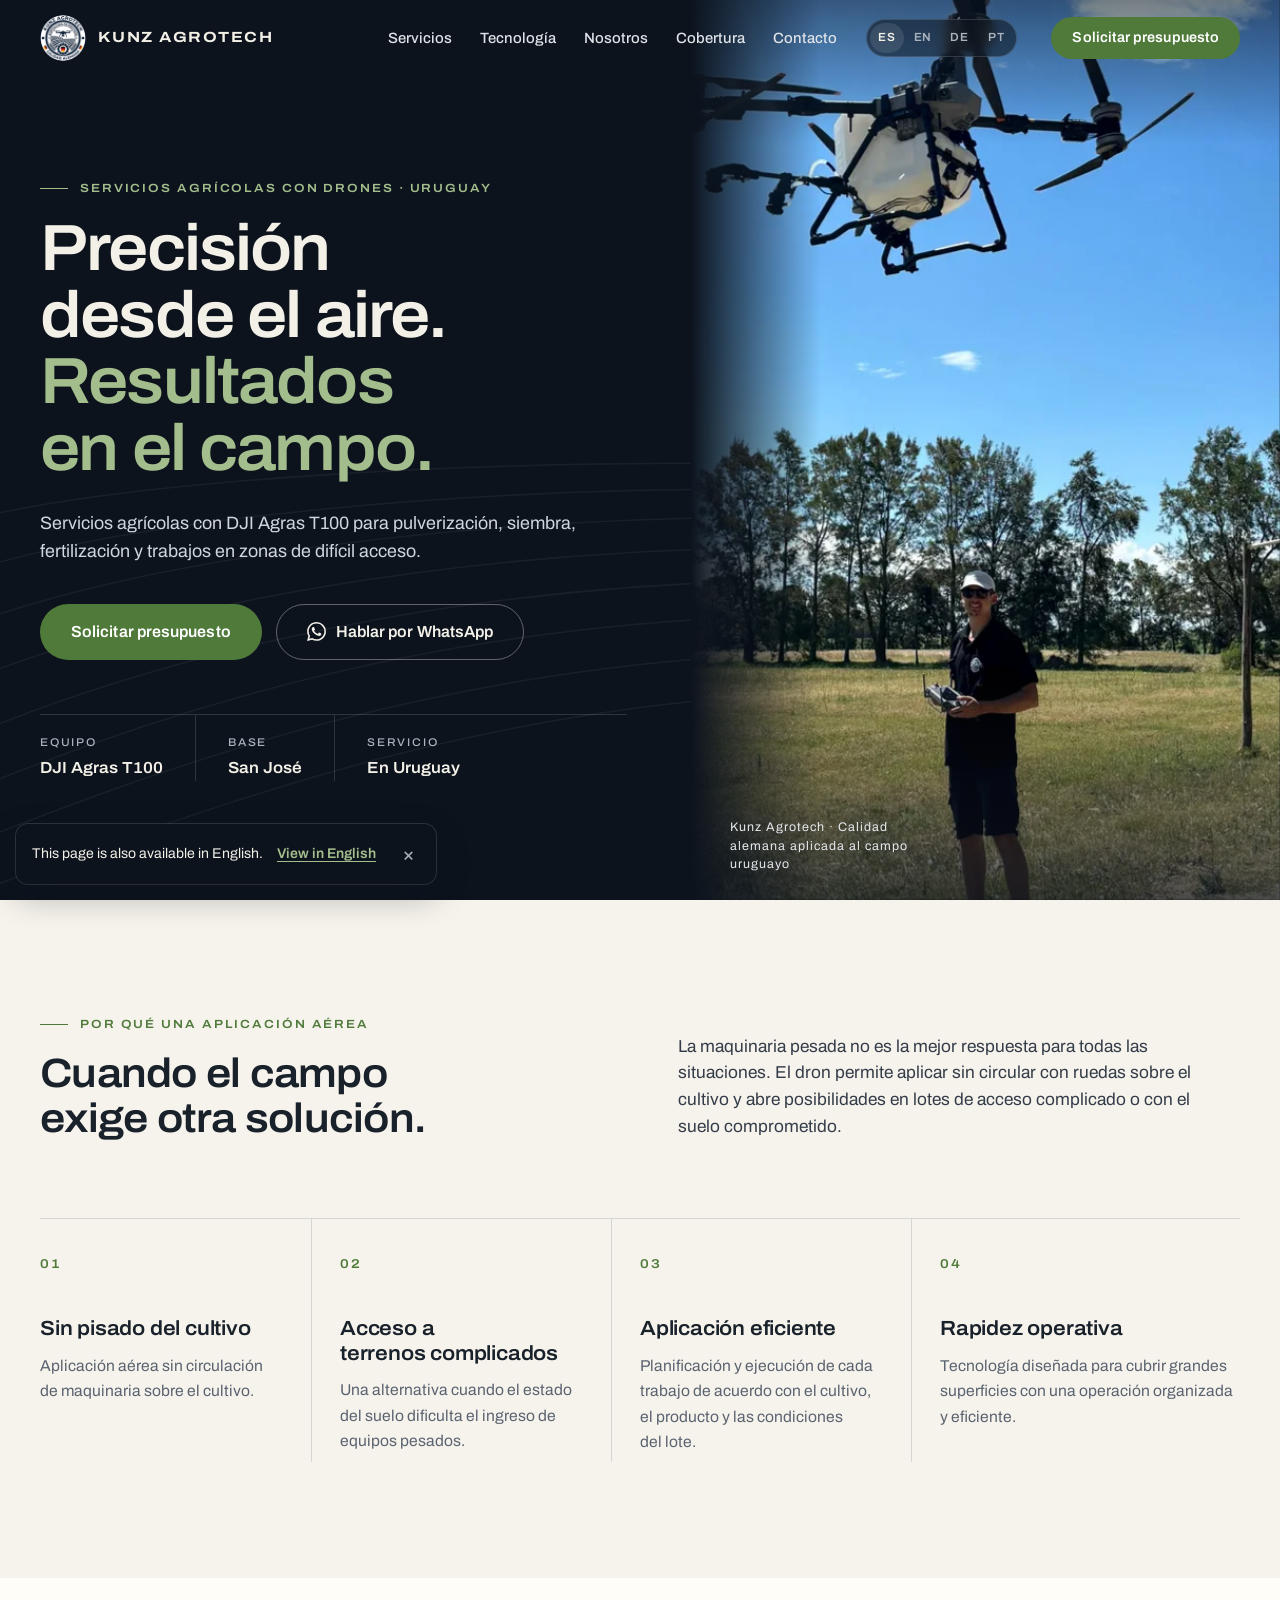
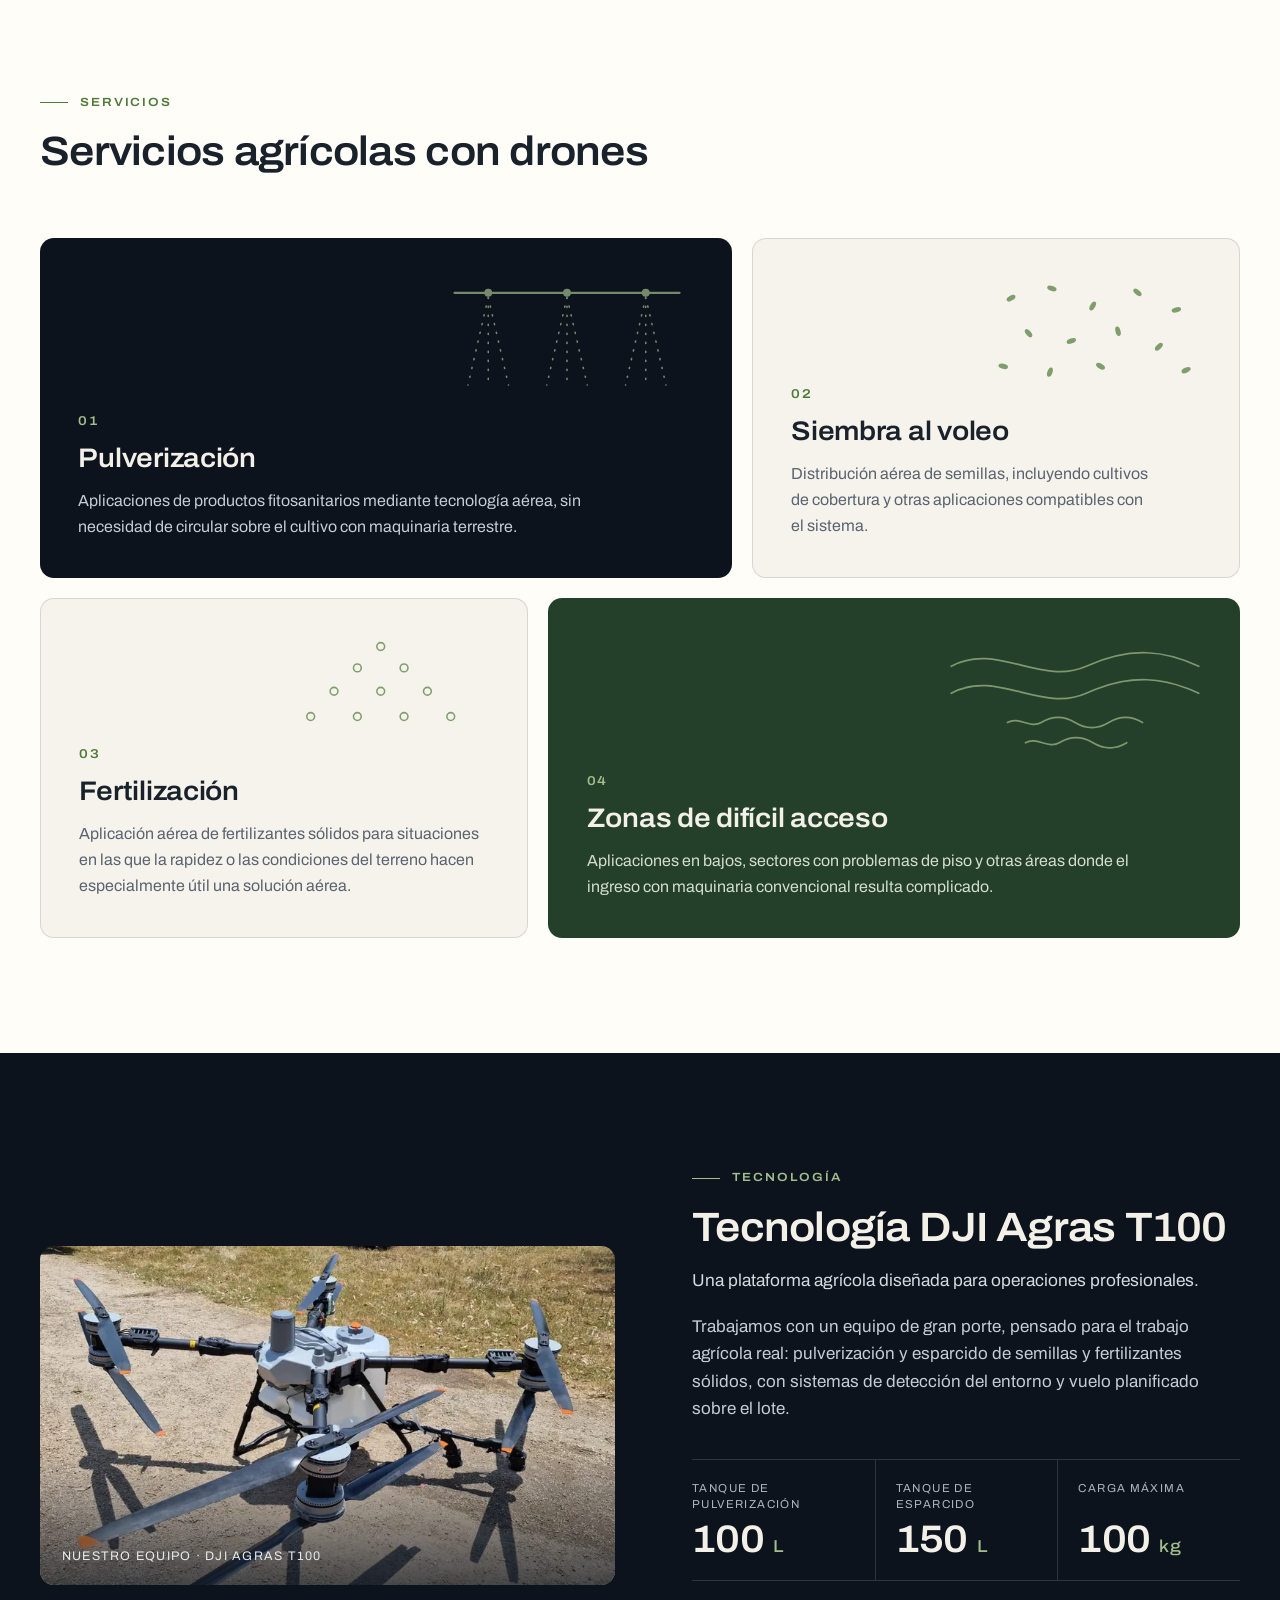
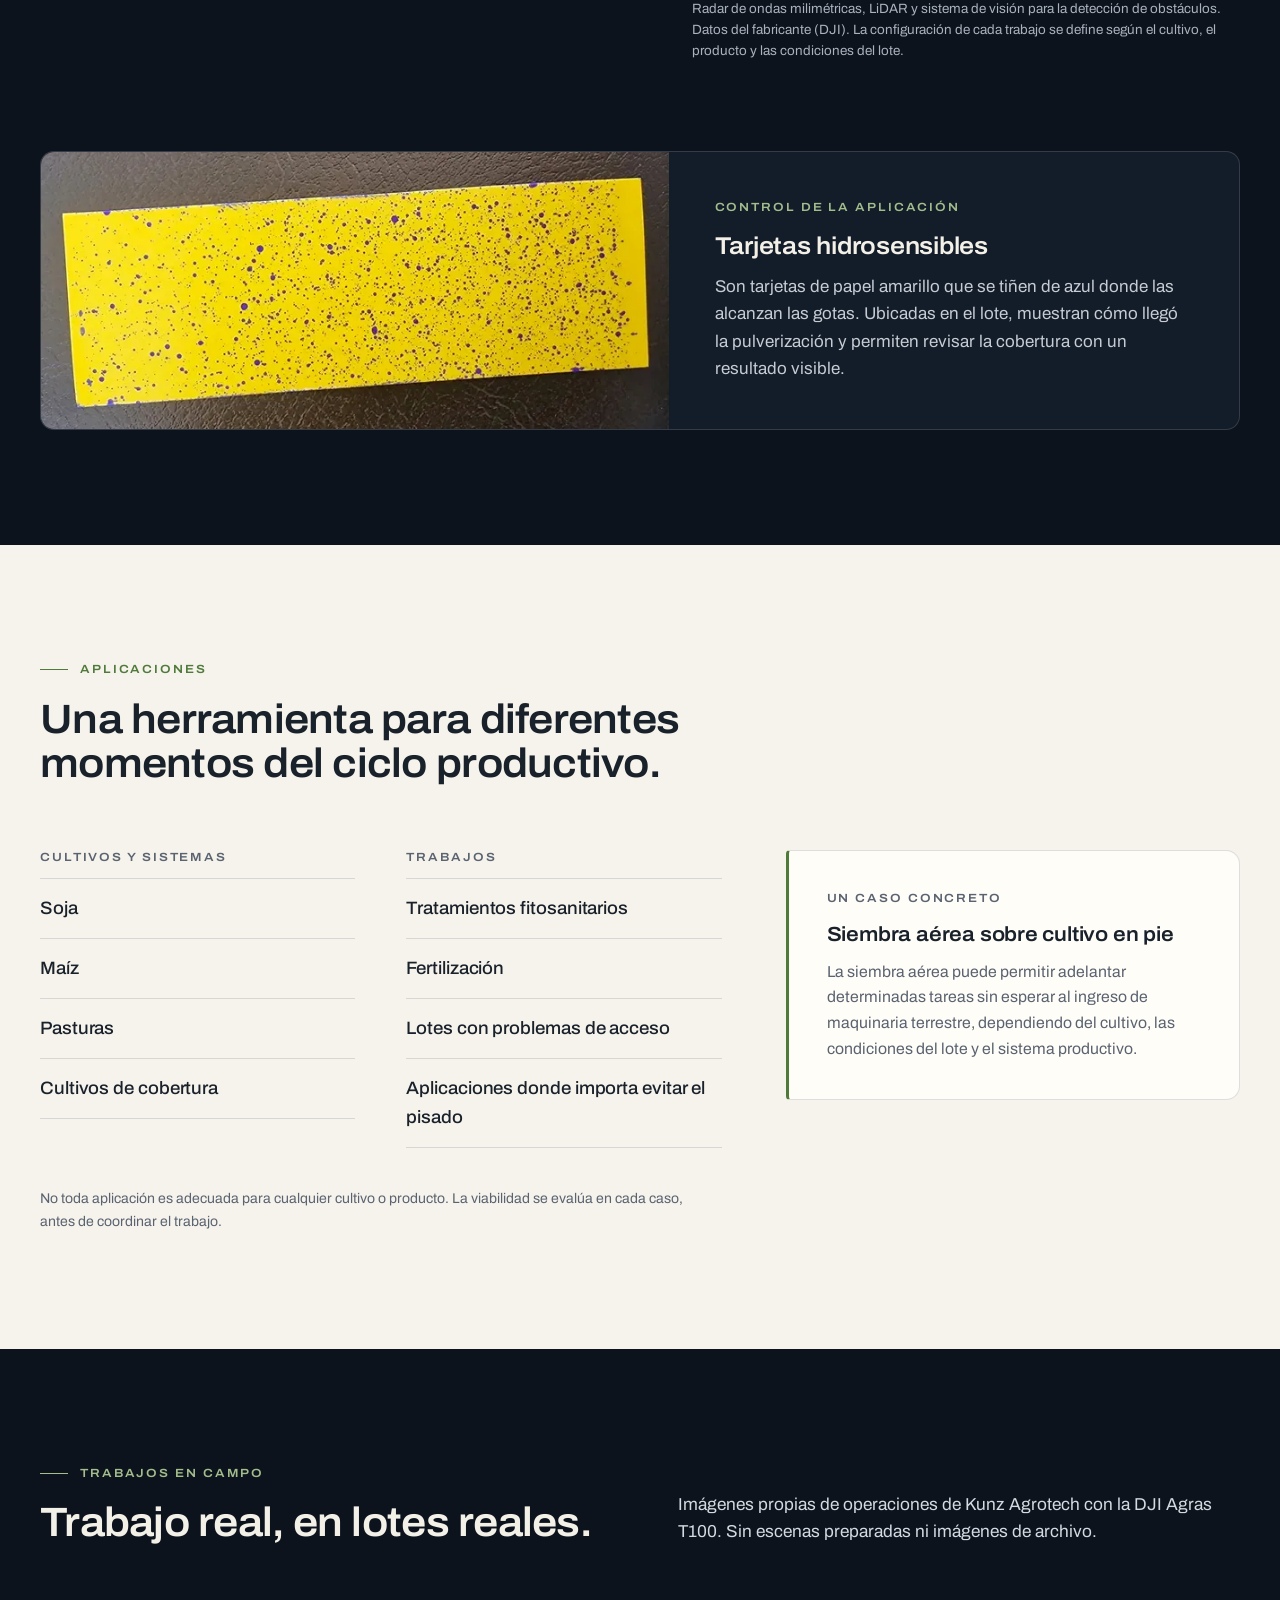
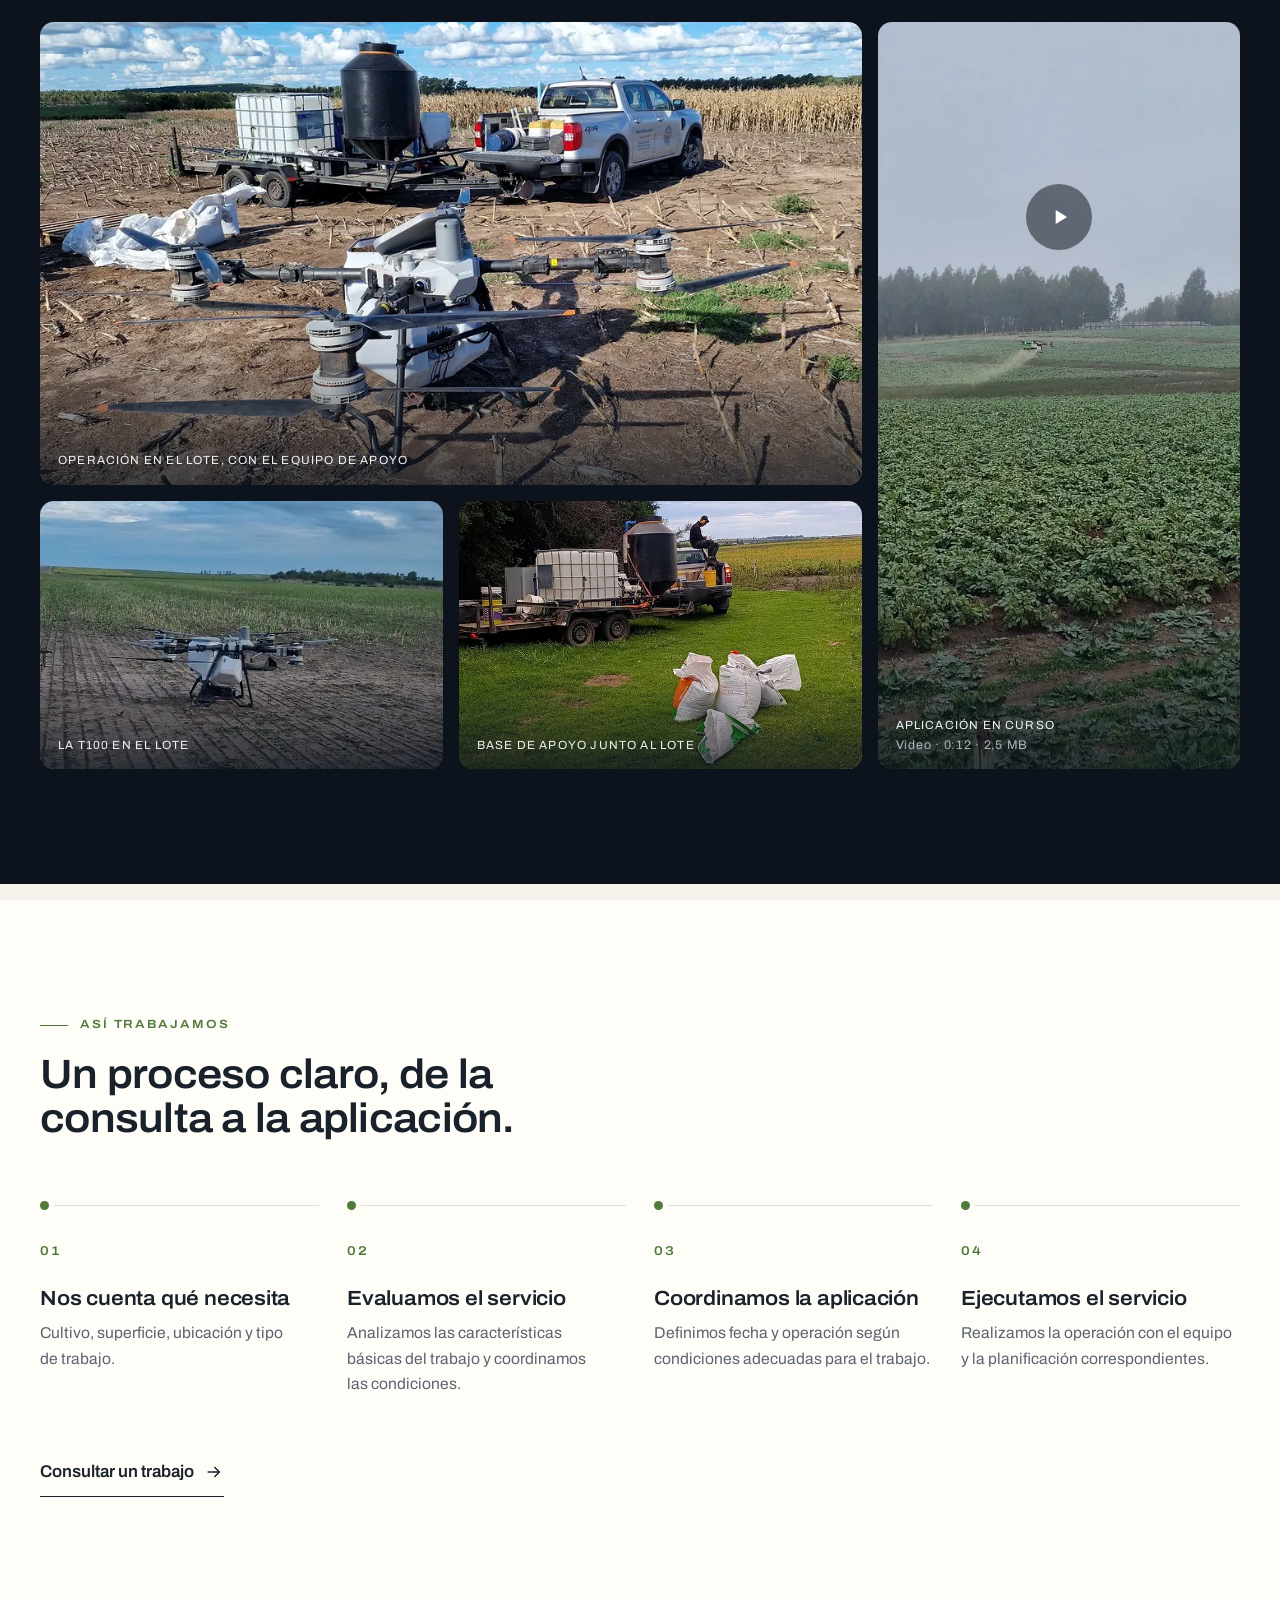
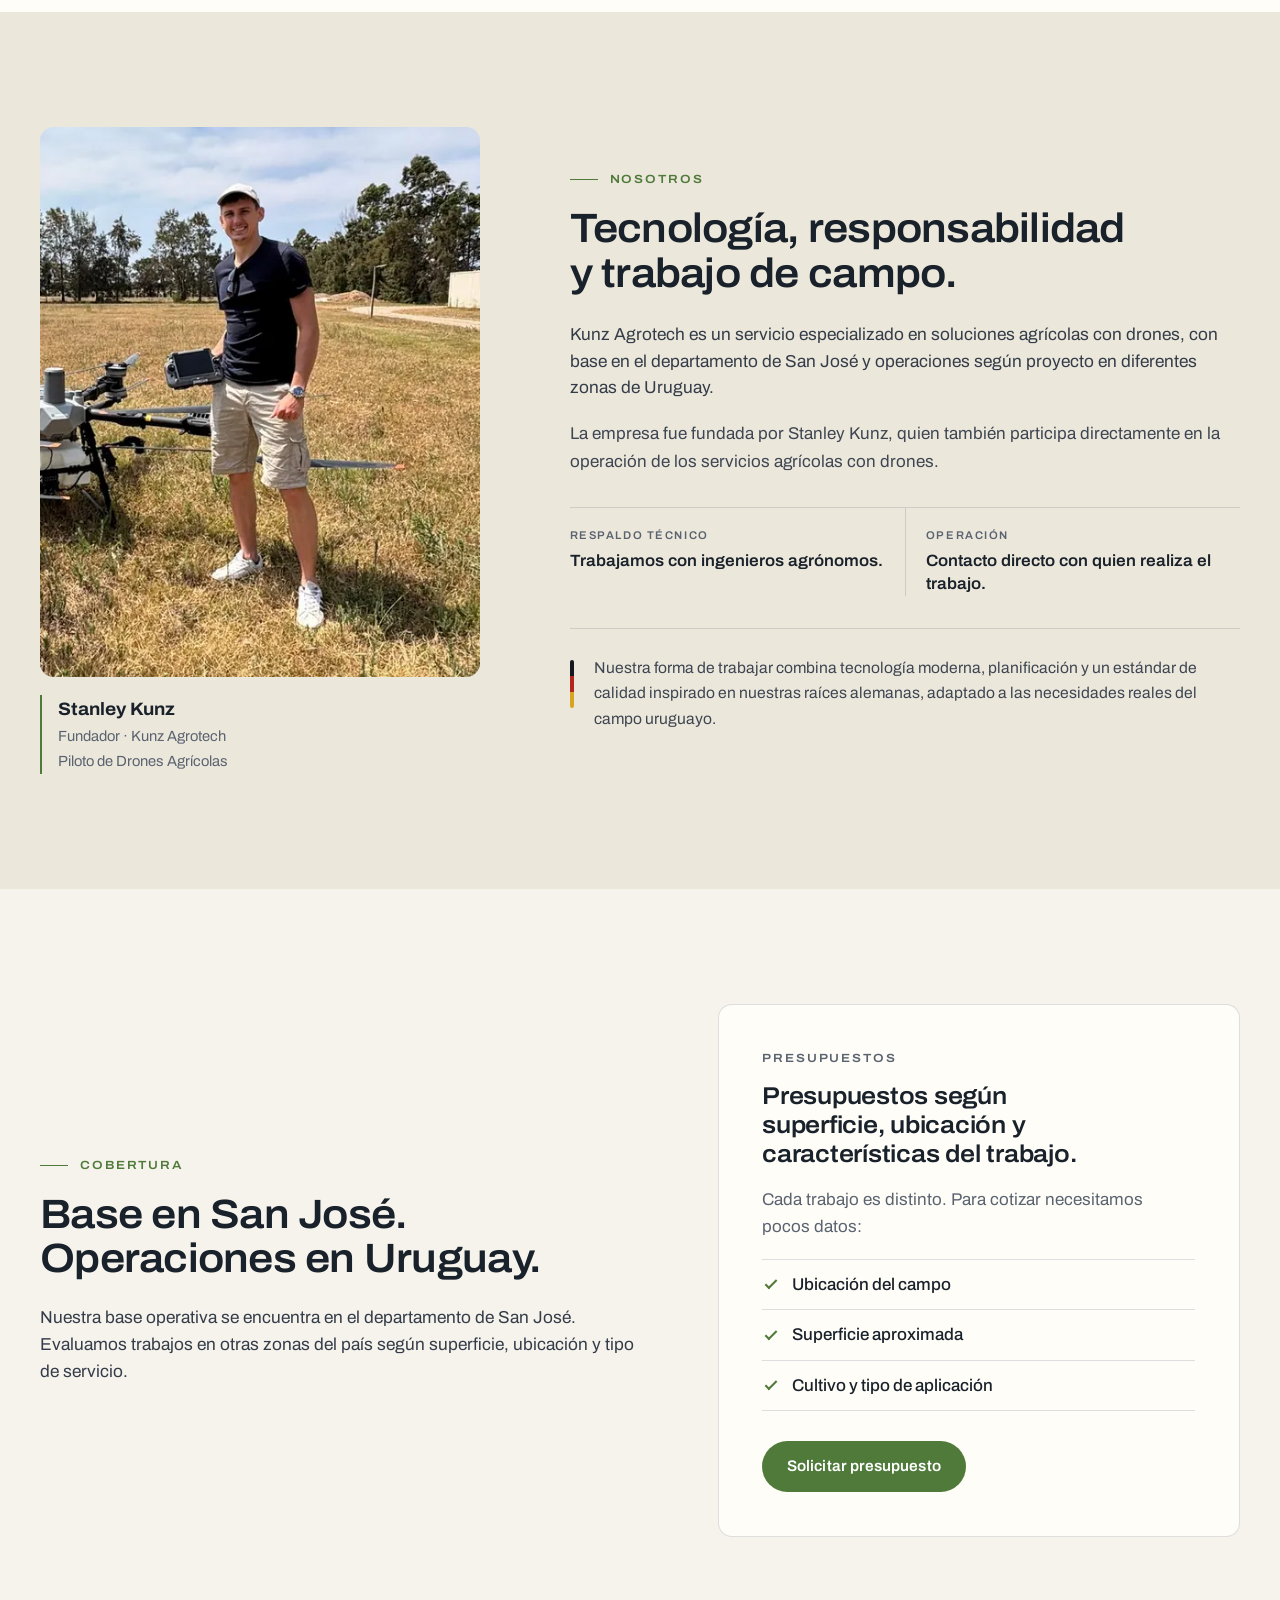
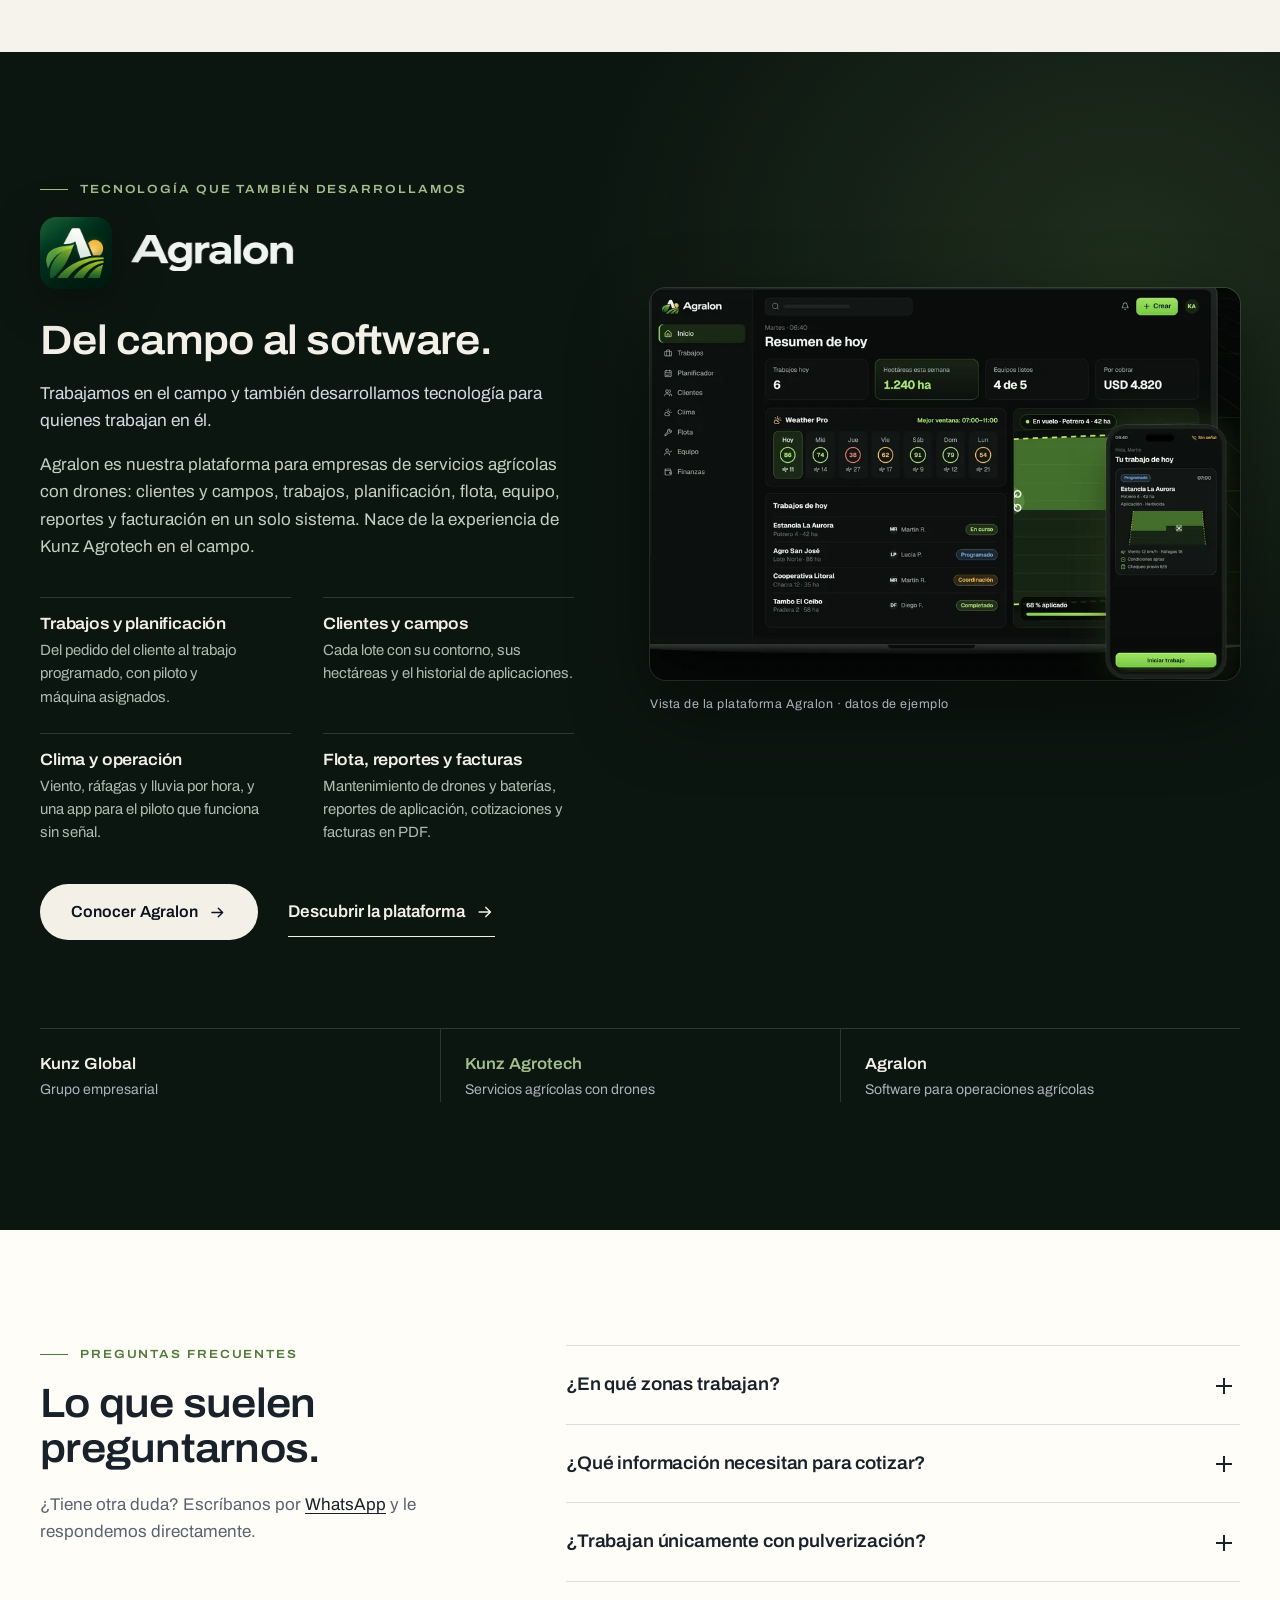
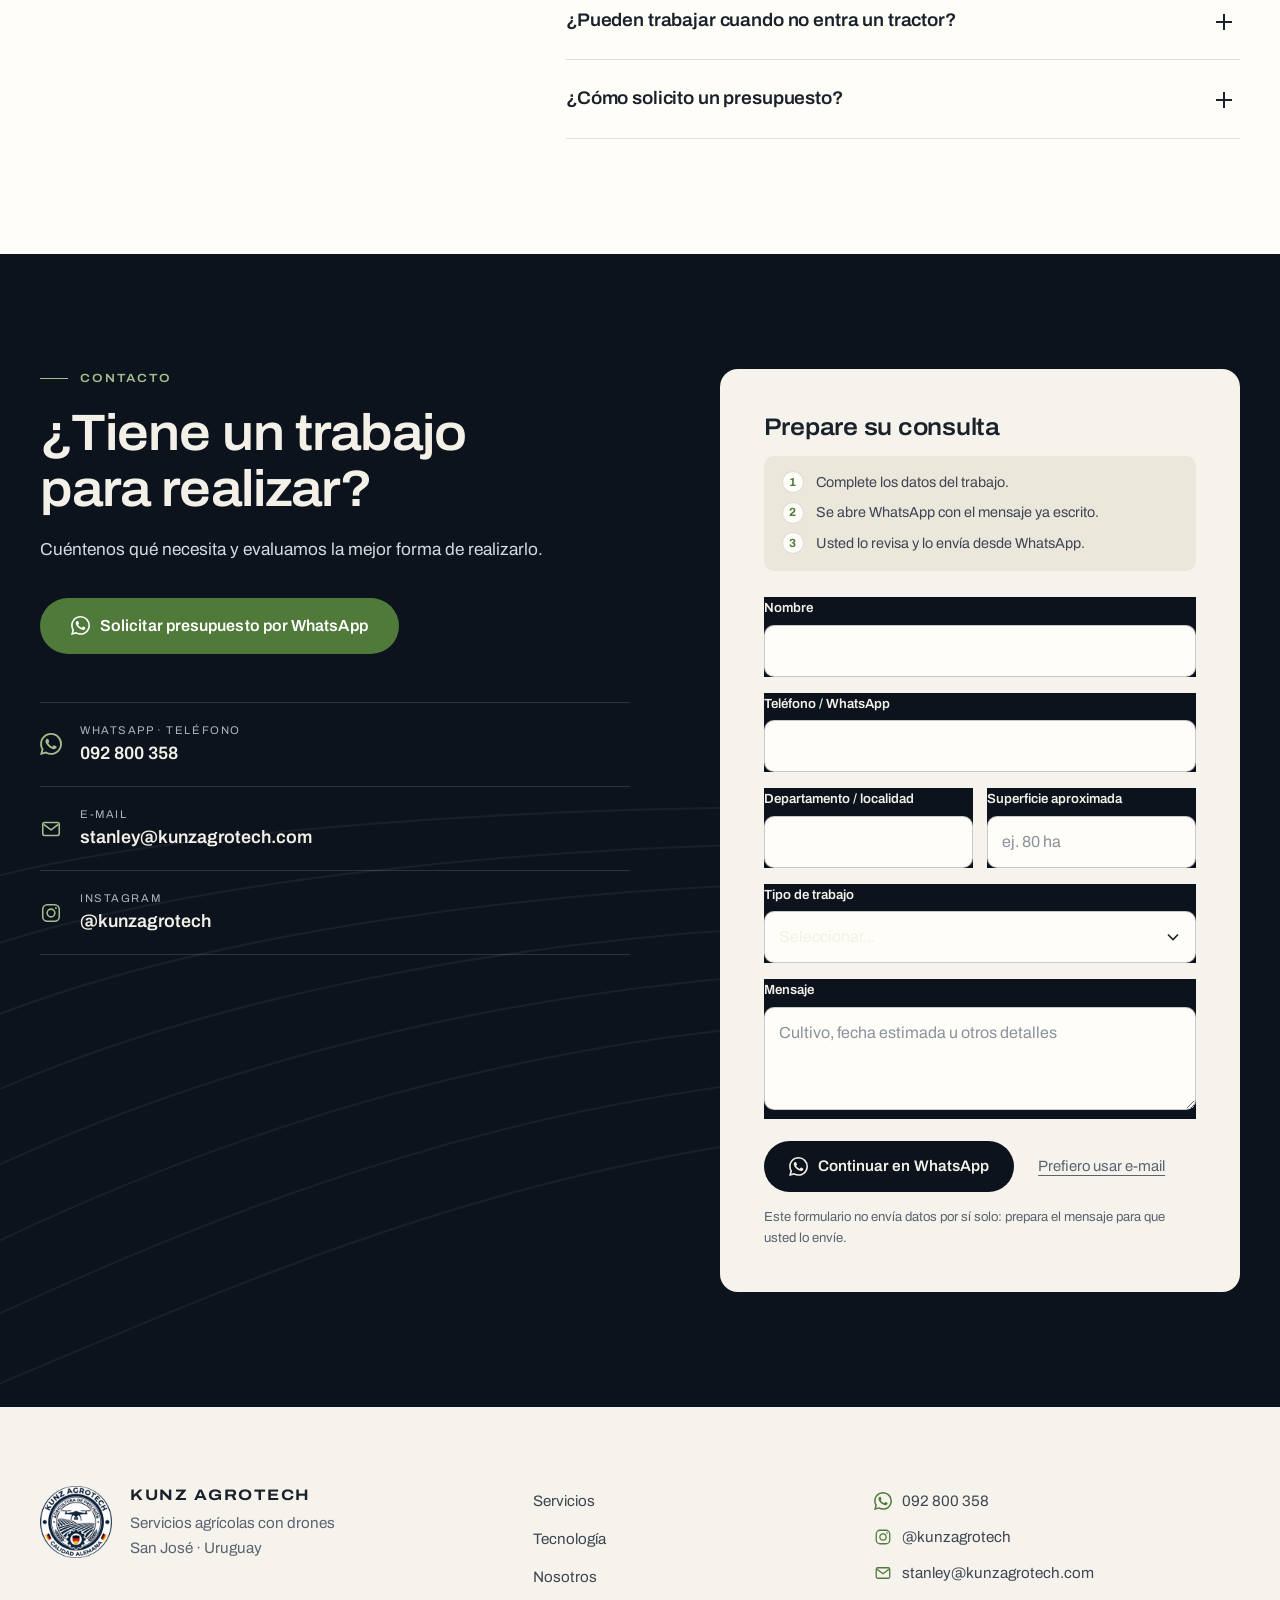
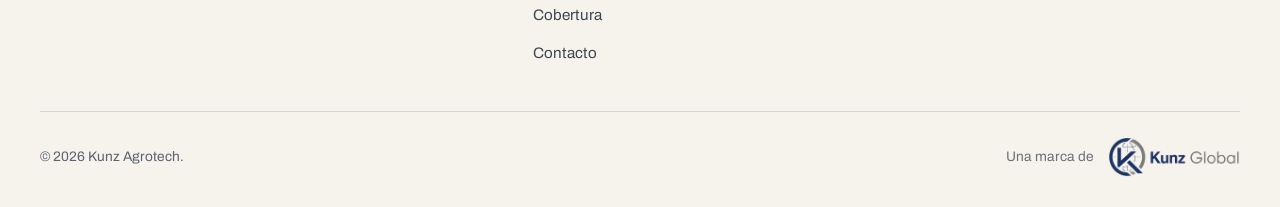
==== commit 68aa368a: "Agralon-Sektion ausgebaut, Website in ES/EN/DE/PT (Vorschau, nicht live) - Agralon: eigene Sektion m" ====
--- a/index.html
+++ b/index.html
@@ -6,12 +6,20 @@
   <title>Kunz Agrotech | Servicios de Drones Agrícolas en Uruguay</title>
   <meta name="description" content="Servicios agrícolas con DJI Agras T100 para pulverización, siembra, fertilización y aplicaciones en zonas de difícil acceso. Base en San José, Uruguay.">
   <link rel="canonical" href="https://kunzagrotech.com/">
+  <link rel="alternate" hreflang="es-UY" href="https://kunzagrotech.com/">
+  <link rel="alternate" hreflang="en" href="https://kunzagrotech.com/en/">
+  <link rel="alternate" hreflang="de" href="https://kunzagrotech.com/de/">
+  <link rel="alternate" hreflang="pt-BR" href="https://kunzagrotech.com/pt/">
+  <link rel="alternate" hreflang="x-default" href="https://kunzagrotech.com/">
   <meta name="theme-color" content="#0c131d">
   <meta name="format-detection" content="telephone=no">
 
   <meta property="og:type" content="website">
   <meta property="og:site_name" content="Kunz Agrotech">
   <meta property="og:locale" content="es_UY">
+  <meta property="og:locale:alternate" content="en_US">
+  <meta property="og:locale:alternate" content="de_DE">
+  <meta property="og:locale:alternate" content="pt_BR">
   <meta property="og:url" content="https://kunzagrotech.com/">
   <meta property="og:title" content="Kunz Agrotech | Servicios de Drones Agrícolas en Uruguay">
   <meta property="og:description" content="Pulverización, siembra al voleo, fertilización y trabajos en zonas de difícil acceso con DJI Agras T100. Base en San José, Uruguay.">
@@ -123,6 +131,12 @@
         <a href="#nosotros">Nosotros</a>
         <a href="#cobertura">Cobertura</a>
         <a href="#contacto">Contacto</a>
+        <div class="lang" role="group" aria-label="Idioma">
+          <a href="/" hreflang="es-UY" lang="es" title="Español" data-lang="es" aria-current="page">ES</a>
+          <a href="/en/" hreflang="en" lang="en" title="English" data-lang="en">EN</a>
+          <a href="/de/" hreflang="de" lang="de" title="Deutsch" data-lang="de">DE</a>
+          <a href="/pt/" hreflang="pt-BR" lang="pt-BR" title="Português" data-lang="pt">PT</a>
+        </div>
         <a class="btn btn--primary nav__cta" href="#contacto">Solicitar presupuesto</a>
       </nav>
       <button class="burger" type="button" aria-expanded="false" aria-controls="menu" aria-label="Abrir menú"><span></span><span></span></button>
@@ -435,20 +449,43 @@
     </section>
 
     <!-- AGRALON -->
-    <section class="agralon" aria-labelledby="agralon-title">
-      <div class="wrap agralon__grid reveal">
-        <div class="agralon__text">
-          <p class="label">Tecnología que también desarrollamos</p>
-          <h2 id="agralon-title">No solo utilizamos tecnología agrícola. También la desarrollamos.</h2>
-          <p>Nuestra experiencia no termina en el campo. Dentro del ecosistema de Kunz desarrollamos Agralon, una plataforma tecnológica orientada a la gestión de operaciones y servicios agrícolas.</p>
-        </div>
-        <a class="agralon__brand" href="https://agralon.com/" target="_blank" rel="noopener" aria-label="Conocer Agralon (se abre en una pestaña nueva)">
-          <span class="agralon__logo">
-            <img class="agralon__icon" src="assets/img/agralon-icon.png" width="64" height="64" loading="lazy" alt="">
-            <img class="agralon__word" src="assets/img/agralon-wordmark-dark.png" width="400" height="89" loading="lazy" alt="Agralon">
-          </span>
-          <span class="agralon__cta">Conocer Agralon <svg aria-hidden="true"><use href="#i-arrow"/></svg></span>
-        </a>
+    <!-- Funciones solo según agralon.com (apps/site/lib/content.ts del repo agralon). La imagen es el motivo oficial con datos de ejemplo. -->
+    <section class="agralon" id="agralon" aria-labelledby="agralon-title">
+      <div class="wrap">
+        <div class="agralon__grid">
+          <div class="agralon__text reveal">
+            <p class="eyebrow eyebrow--light">Tecnología que también desarrollamos</p>
+            <div class="agralon__lockup">
+              <img class="agralon__icon" src="assets/img/agralon-icon.png" width="192" height="192" loading="lazy" alt="">
+              <img class="agralon__word" src="assets/img/agralon-wordmark.png" width="400" height="89" loading="lazy" alt="Agralon">
+            </div>
+            <h2 id="agralon-title">Del campo al software.</h2>
+            <p class="lead lead--light">Trabajamos en el campo y también desarrollamos tecnología para quienes trabajan en él.</p>
+            <p>Agralon es nuestra plataforma para empresas de servicios agrícolas con drones: clientes y campos, trabajos, planificación, flota, equipo, reportes y facturación en un solo sistema. Nace de la experiencia de Kunz Agrotech en el campo.</p>
+            <ul class="agralon__points">
+              <li><h3>Trabajos y planificación</h3><p>Del pedido del cliente al trabajo programado, con piloto y máquina asignados.</p></li>
+              <li><h3>Clientes y campos</h3><p>Cada lote con su contorno, sus hectáreas y el historial de aplicaciones.</p></li>
+              <li><h3>Clima y operación</h3><p>Viento, ráfagas y lluvia por hora, y una app para el piloto que funciona sin señal.</p></li>
+              <li><h3>Flota, reportes y facturas</h3><p>Mantenimiento de drones y baterías, reportes de aplicación, cotizaciones y facturas en PDF.</p></li>
+            </ul>
+            <div class="agralon__cta">
+              <a class="btn btn--light btn--lg" href="https://agralon.com/" target="_blank" rel="noopener">Conocer Agralon <svg aria-hidden="true"><use href="#i-arrow"/></svg></a>
+              <a class="link-arrow link-arrow--light" href="https://agralon.com/#features" target="_blank" rel="noopener">Descubrir la plataforma <svg aria-hidden="true"><use href="#i-arrow"/></svg></a>
+            </div>
+          </div>
+          <figure class="agralon__media reveal">
+            <picture>
+              <source type="image/webp" srcset="assets/img/agralon-plataforma-es-900.webp 900w, assets/img/agralon-plataforma-es-1400.webp 1400w" sizes="(max-width: 900px) 92vw, 640px">
+              <img src="assets/img/agralon-plataforma-es-900.jpg" srcset="assets/img/agralon-plataforma-es-900.jpg 900w, assets/img/agralon-plataforma-es-1400.jpg 1400w" sizes="(max-width: 900px) 92vw, 640px" width="1400" height="932" loading="lazy" decoding="async" alt="Panel de Agralon con trabajos del día, clima por día y la app del piloto en el celular">
+            </picture>
+            <figcaption>Vista de la plataforma Agralon · datos de ejemplo</figcaption>
+          </figure>
+        </div>
+        <ul class="ecosystem reveal" aria-label="Ecosistema Kunz">
+          <li><a href="https://kunzglobal.com/" target="_blank" rel="noopener"><strong>Kunz Global</strong><span>Grupo empresarial</span></a></li>
+          <li aria-current="true"><strong>Kunz Agrotech</strong><span>Servicios agrícolas con drones</span></li>
+          <li><a href="https://agralon.com/" target="_blank" rel="noopener"><strong>Agralon</strong><span>Software para operaciones agrícolas</span></a></li>
+        </ul>
       </div>
     </section>
 
--- a/assets/css/site.css
+++ b/assets/css/site.css
@@ -18,6 +18,8 @@
   --line-light: rgba(255, 255, 255, 0.14);
   --on-dark: #f3f0e8;
   --on-dark-muted: #aab2bd;
+  --agralon-bg: #0c1611;
+  --agralon-glow: rgba(126, 170, 84, 0.16);
   --radius: 14px;
   --wrap: 1200px;
   --gutter: clamp(20px, 4vw, 40px);
@@ -47,7 +49,7 @@
 [hidden] { display: none !important; }
 
 :focus-visible { outline: 2px solid var(--green); outline-offset: 3px; border-radius: 4px; }
-.hero :focus-visible, .tech :focus-visible, .contact__intro :focus-visible, .header :focus-visible { outline-color: var(--green-soft); }
+.hero :focus-visible, .tech :focus-visible, .contact__intro :focus-visible, .header :focus-visible, .agralon :focus-visible, .field :focus-visible { outline-color: var(--green-soft); }
 
 .skip { position: absolute; left: 16px; top: -60px; z-index: 200; background: var(--white); color: var(--text); padding: 10px 16px; border-radius: 8px; transition: top 0.2s; }
 .skip:focus { top: 12px; }
@@ -114,6 +116,11 @@
 .nav a:not(.btn) { position: relative; text-decoration: none; font-size: 0.93rem; font-weight: 500; color: #dfe3e8; padding-block: 8px; }
 .nav a:not(.btn)::after { content: ""; position: absolute; left: 0; right: 0; bottom: 2px; height: 1px; background: var(--green-soft); transform: scaleX(0); transform-origin: left; transition: transform 0.3s var(--ease); }
 .nav a:not(.btn):hover::after { transform: scaleX(1); }
+.lang { display: flex; align-items: center; gap: 2px; padding: 3px; border: 1px solid var(--line-light); border-radius: 999px; background: rgba(12, 19, 29, 0.55); backdrop-filter: blur(6px); }
+.nav .lang a { display: grid; place-items: center; min-width: 34px; height: 30px; padding: 0 8px; border-radius: 999px; font-size: 0.74rem; font-weight: 600; letter-spacing: 0.08em; text-decoration: none; color: var(--on-dark-muted); transition: color 0.2s, background-color 0.2s; }
+.nav .lang a:hover { color: var(--on-dark); }
+.nav .lang a[aria-current] { background: rgba(255, 255, 255, 0.1); color: var(--on-dark); }
+.nav .lang a::after { display: none; }
 .nav__cta { min-height: 42px; padding: 8px 20px; font-size: 0.9rem; margin-left: 6px; }
 .burger { display: none; width: 48px; height: 48px; margin-right: -10px; background: none; border: 0; cursor: pointer; position: relative; }
 .burger span { position: absolute; left: 12px; right: 12px; height: 2px; background: var(--on-dark); border-radius: 2px; transition: transform 0.3s var(--ease), top 0.3s var(--ease); }
@@ -280,21 +287,33 @@
 .check-list li::before { content: ""; position: absolute; left: 3px; top: 50%; width: 12px; height: 6px; border-left: 2px solid var(--green); border-bottom: 2px solid var(--green); transform: translateY(-70%) rotate(-45deg); }
 
 /* ---------- Agralon ---------- */
-/* Marca secundaria: banda baja y clara, al pie de Cobertura. Kunz Agrotech sigue siendo la marca principal. */
-.coverage { padding-bottom: clamp(56px, 6vw, 80px); }
-.agralon { background: var(--paper); padding-bottom: clamp(64px, 7vw, 96px); }
-.agralon__grid { display: grid; grid-template-columns: minmax(0, 1fr) auto; gap: clamp(28px, 5vw, 72px); align-items: center; padding-top: clamp(32px, 4vw, 44px); background: linear-gradient(var(--line), var(--line)) no-repeat center top / calc(100% - 2 * var(--gutter)) 1px; }
-.agralon .label { margin-bottom: 10px; }
-.agralon h2 { font-size: clamp(1.12rem, 1.45vw, 1.28rem); line-height: 1.3; letter-spacing: -0.006em; margin-bottom: 8px; }
-.agralon p:not(.label) { color: var(--muted); max-width: 46em; font-size: 0.95rem; }
-.agralon__brand { display: grid; gap: 10px; justify-items: start; text-decoration: none; color: var(--text); padding: 6px 0; }
-.agralon__logo { display: flex; align-items: center; gap: 12px; }
-.agralon__icon { width: 40px; height: 40px; }
-.agralon__word { width: 100px; height: auto; }
-.agralon__cta { display: inline-flex; align-items: center; gap: 8px; font-size: 0.9rem; font-weight: 600; color: var(--muted); transition: color 0.2s; }
-.agralon__cta svg { width: 17px; height: 17px; transition: transform 0.3s var(--ease); }
-.agralon__brand:hover .agralon__cta { color: var(--text); }
-.agralon__brand:hover .agralon__cta svg { transform: translateX(4px); }
+/* Producto propio dentro del ecosistema Kunz: sección completa, pero con la paleta de Kunz Agrotech. */
+.agralon { position: relative; overflow: hidden; color: var(--on-dark); padding-block: clamp(84px, 10vw, 136px); background: radial-gradient(60% 55% at 88% 18%, var(--agralon-glow), transparent 70%), var(--agralon-bg); }
+.agralon__grid { display: grid; grid-template-columns: minmax(0, 0.95fr) minmax(0, 1.05fr); gap: clamp(40px, 6vw, 88px); align-items: start; }
+.agralon__media { position: sticky; top: calc(var(--header-h) + 32px); margin-top: 8px; }
+.agralon__lockup { display: flex; align-items: center; gap: 18px; margin: 6px 0 30px; }
+.agralon__icon { width: 72px; height: 72px; filter: drop-shadow(0 10px 24px rgba(0, 0, 0, 0.35)); }
+.agralon__word { width: 164px; height: auto; }
+.agralon h2 { margin-bottom: 18px; }
+.agralon__text > p:not(.eyebrow):not(.lead) { margin-top: 16px; color: #c3cec5; max-width: 40em; }
+.agralon__points { display: grid; grid-template-columns: 1fr 1fr; gap: 24px 32px; margin: 36px 0 40px; }
+.agralon__points li { padding-top: 16px; border-top: 1px solid var(--line-light); }
+.agralon__points h3 { font-size: 1.02rem; margin-bottom: 6px; color: var(--on-dark); }
+.agralon__points p { font-size: 0.93rem; line-height: 1.55; color: #aebbb2; }
+.agralon__cta { display: flex; flex-wrap: wrap; align-items: center; gap: 14px 30px; }
+.btn--light { background: var(--on-dark); color: var(--ink); }
+.btn--light:hover { background: #fff; }
+.agralon__media { margin: 0; }
+.agralon__media img { width: 100%; height: auto; border-radius: 16px; box-shadow: 0 30px 80px rgba(0, 0, 0, 0.45), 0 0 0 1px var(--line-light); }
+.agralon__media figcaption { margin-top: 14px; font-size: 0.78rem; letter-spacing: 0.04em; color: var(--on-dark-muted); }
+.ecosystem { display: grid; grid-template-columns: repeat(3, 1fr); margin-top: clamp(56px, 7vw, 88px); border-top: 1px solid var(--line-light); }
+.ecosystem li { padding: 22px 24px 0 0; }
+.ecosystem li + li { padding-left: 24px; border-left: 1px solid var(--line-light); }
+.ecosystem a { display: block; text-decoration: none; }
+.ecosystem strong { display: block; font-weight: 600; font-stretch: 106%; font-size: 1rem; }
+.ecosystem span { display: block; margin-top: 2px; font-size: 0.88rem; color: var(--on-dark-muted); }
+.ecosystem a:hover strong { text-decoration: underline; text-underline-offset: 4px; }
+.ecosystem [aria-current] strong { color: var(--green-soft); }
 
 /* ---------- FAQ ---------- */
 .faq { background: var(--white); }
@@ -364,6 +383,13 @@
 .footer__parent:hover { opacity: 1; }
 .footer__parent img { width: 132px; height: auto; mix-blend-mode: multiply; }
 
+/* ---------- Aviso de idioma (sin redirección) ---------- */
+.lang-hint { position: fixed; left: max(16px, env(safe-area-inset-left)); bottom: max(16px, env(safe-area-inset-bottom)); z-index: 95; display: flex; align-items: center; gap: 6px 14px; flex-wrap: wrap; max-width: min(420px, calc(100vw - 104px)); padding: 12px 10px 12px 16px; border-radius: 12px; background: var(--ink); color: var(--on-dark); box-shadow: 0 12px 32px rgba(12, 19, 29, 0.3), 0 0 0 1px var(--line-light); font-size: 0.88rem; animation: rise 0.5s var(--ease) both; }
+.lang-hint p { flex: 1 1 180px; line-height: 1.4; }
+.lang-hint a { font-weight: 600; color: var(--green-soft); text-underline-offset: 3px; }
+.lang-hint button { width: 36px; height: 36px; border: 0; border-radius: 8px; background: transparent; color: var(--on-dark-muted); font-size: 1.3rem; line-height: 1; cursor: pointer; }
+.lang-hint button:hover { background: rgba(255, 255, 255, 0.08); color: var(--on-dark); }
+
 /* ---------- WhatsApp flotante ---------- */
 .wa-float { position: fixed; right: max(18px, env(safe-area-inset-right)); bottom: max(18px, env(safe-area-inset-bottom)); z-index: 90; width: 54px; height: 54px; border-radius: 50%; display: grid; place-items: center; background: var(--green); color: #fff; box-shadow: 0 8px 24px rgba(12, 19, 29, 0.28); opacity: 0; visibility: hidden; transform: translateY(12px); transition: opacity 0.3s, transform 0.3s var(--ease), visibility 0.3s, background-color 0.2s; }
 .wa-float svg { width: 26px; height: 26px; }
@@ -395,15 +421,22 @@
   .svc, .svc--wide { grid-column: span 6; }
 }
 
-@media (max-width: 900px) {
-  :root { --header-h: 68px; }
-  body { font-size: 16.5px; }
+/* Menü: mit Sprachumschalter braucht die volle Navigation ~1180 px; darunter Burger-Menü. */
+@media (max-width: 1180px) {
   .burger { display: block; }
   .nav { position: fixed; inset: var(--header-h) 0 0 0; flex-direction: column; align-items: stretch; gap: 0; padding: 12px var(--gutter) 32px; background: var(--ink); overflow-y: auto; opacity: 0; visibility: hidden; transform: translateY(-8px); transition: opacity 0.25s, transform 0.25s var(--ease), visibility 0.25s; }
   .header.is-open .nav { opacity: 1; visibility: visible; transform: none; }
   .nav a:not(.btn) { font-size: 1.35rem; font-weight: 600; font-stretch: 106%; padding: 18px 0; border-bottom: 1px solid var(--line-light); color: var(--on-dark); }
   .nav a:not(.btn)::after { display: none; }
   .nav__cta { margin: 28px 0 0; min-height: 56px; font-size: 1rem; }
+  .nav .lang { align-self: flex-start; margin-top: 26px; padding: 4px; }
+  .nav .lang a { min-width: 56px; height: 44px; padding: 0 14px; border-bottom: 0; font-size: 0.88rem; font-weight: 600; color: var(--on-dark-muted); }
+  .nav .lang a[aria-current] { color: var(--on-dark); }
+}
+
+@media (max-width: 900px) {
+  :root { --header-h: 68px; }
+  body { font-size: 16.5px; }
 
   .hero { grid-template-columns: 1fr; min-height: 0; }
   .hero__text { padding: calc(var(--header-h) + 36px) var(--gutter) 40px; }
@@ -415,7 +448,7 @@
   .hero__facts { margin-top: 40px; }
 
   .split-head, .tech__grid, .uses__grid, .about__grid, .coverage__grid, .agralon__grid, .faq__grid, .contact__grid { grid-template-columns: 1fr; }
-  .agralon__grid { gap: 18px; }
+  .agralon__grid { gap: 48px; }
   .control { grid-template-columns: 1fr; }
   .field__grid { grid-template-columns: 1fr 1fr; gap: 12px; }
   .field__item--lead { grid-column: 1 / -1; }
@@ -448,6 +481,12 @@
   .field-row { grid-template-columns: 1fr; gap: 0; }
   .tech__media img { aspect-ratio: 3 / 2; }
   .field__grid { gap: 10px; }
+  .agralon__points { grid-template-columns: 1fr; gap: 18px; }
+  .agralon__lockup { gap: 14px; }
+  .agralon__icon { width: 60px; height: 60px; }
+  .agralon__word { width: 138px; }
+  .ecosystem { grid-template-columns: 1fr; }
+  .ecosystem li, .ecosystem li + li { padding: 16px 0; border-left: 0; border-bottom: 1px solid var(--line-light); }
   .field__video { aspect-ratio: 1 / 1; }
   .field__item--a figcaption, .field__item--b figcaption { left: 12px; right: 10px; bottom: 10px; font-size: 0.64rem; letter-spacing: 0.06em; }
   .about__facts { grid-template-columns: 1fr; }
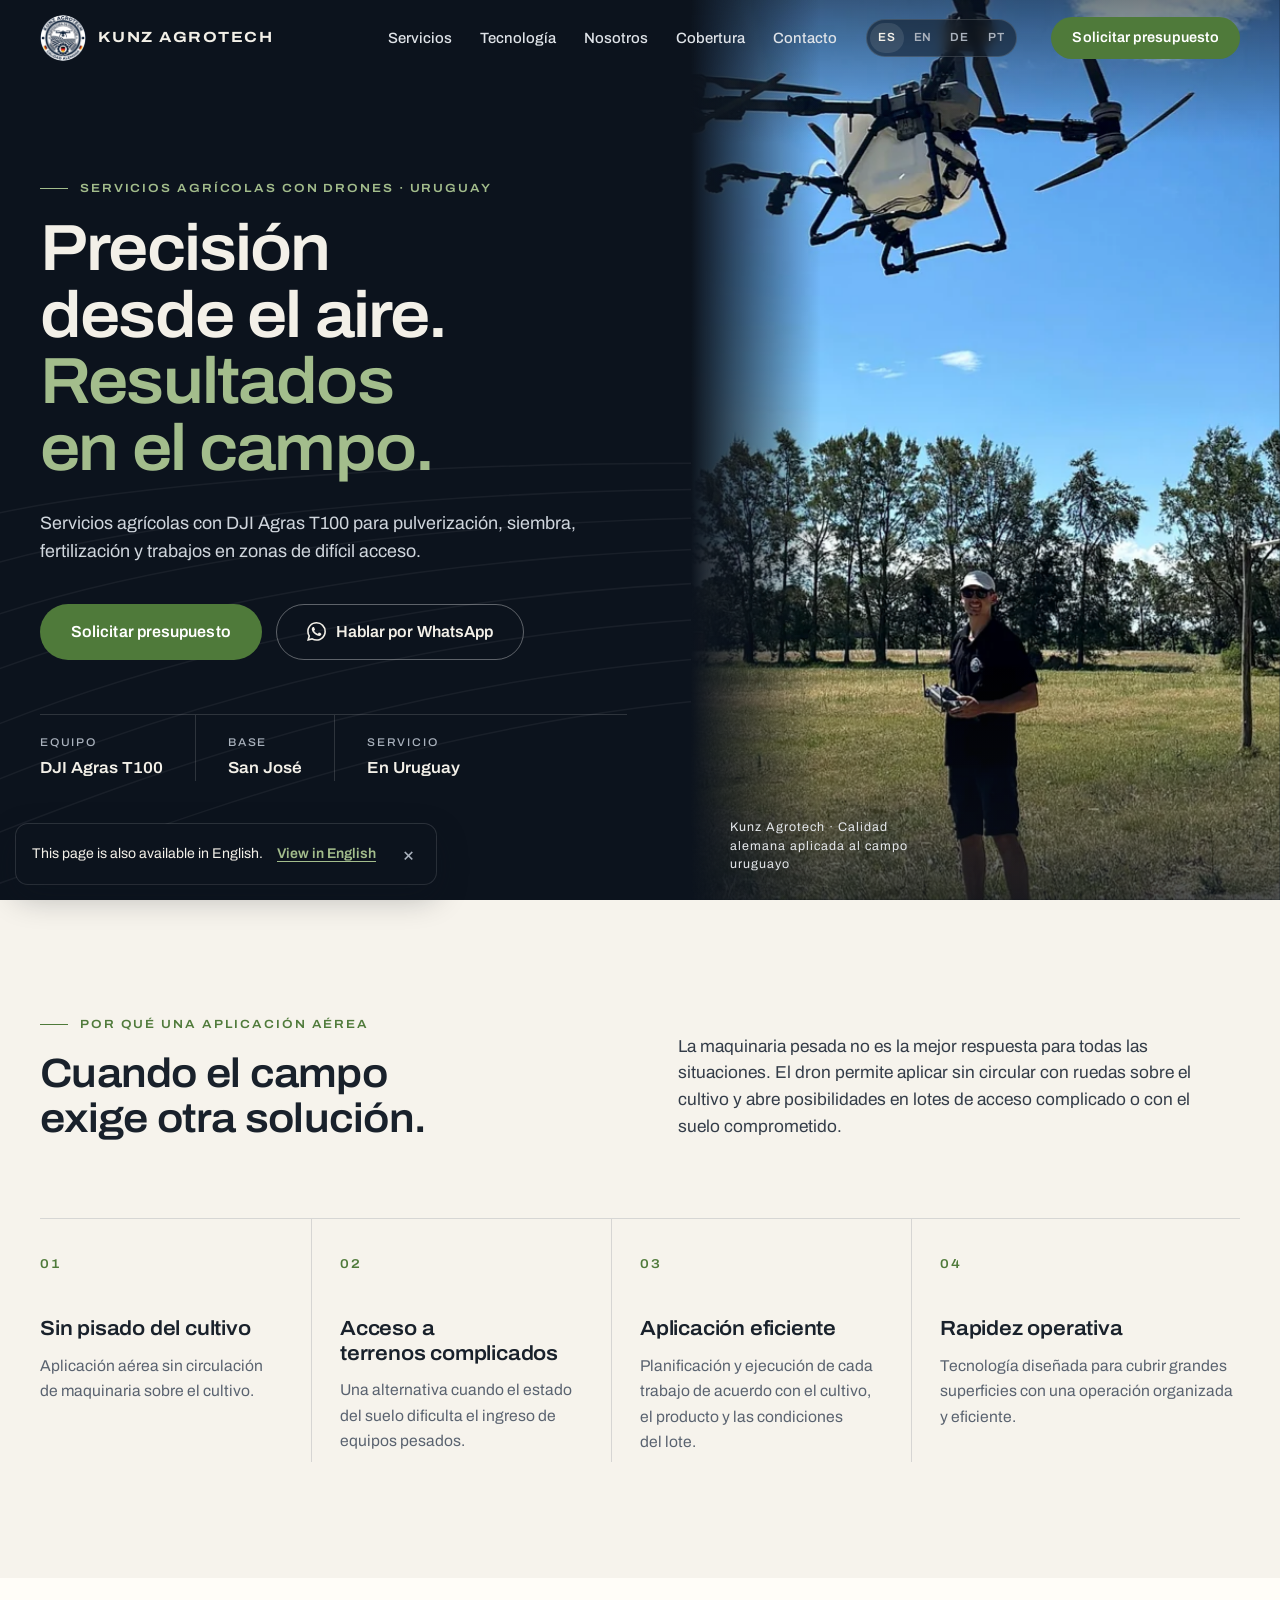
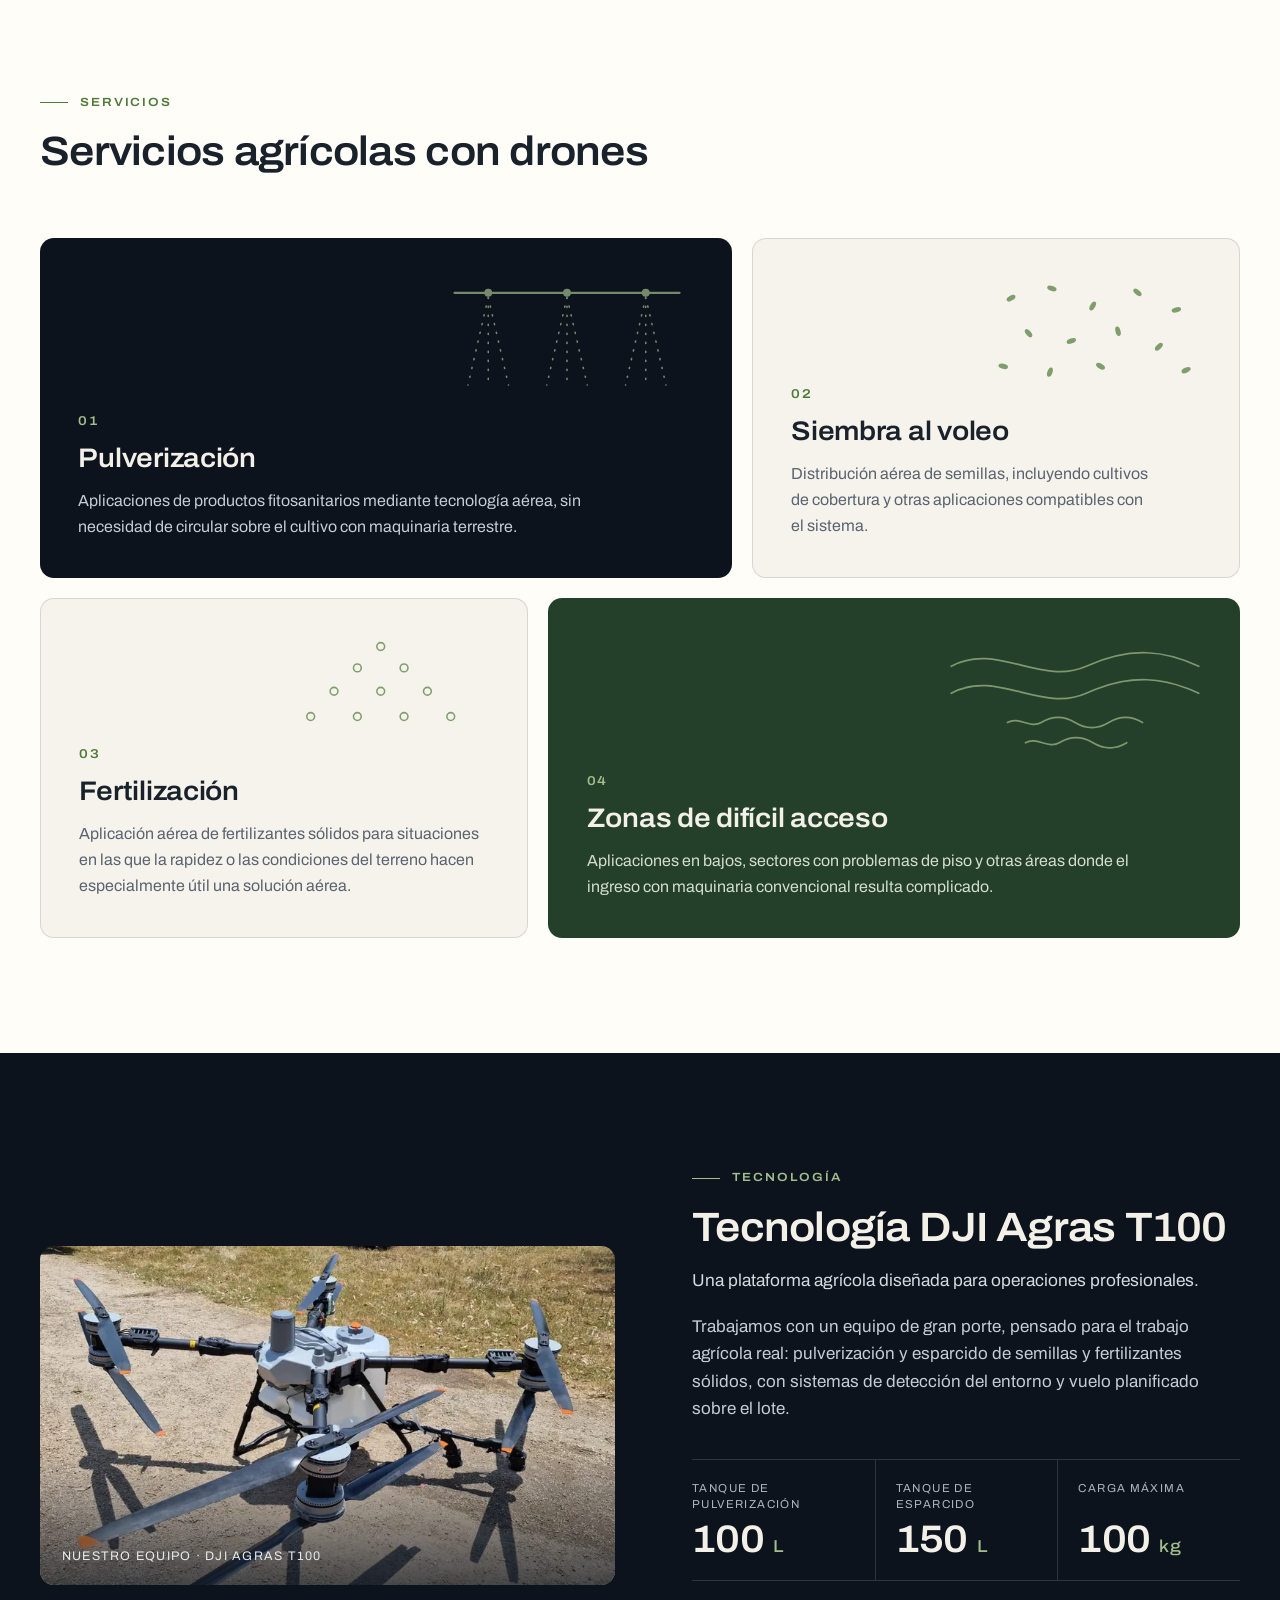
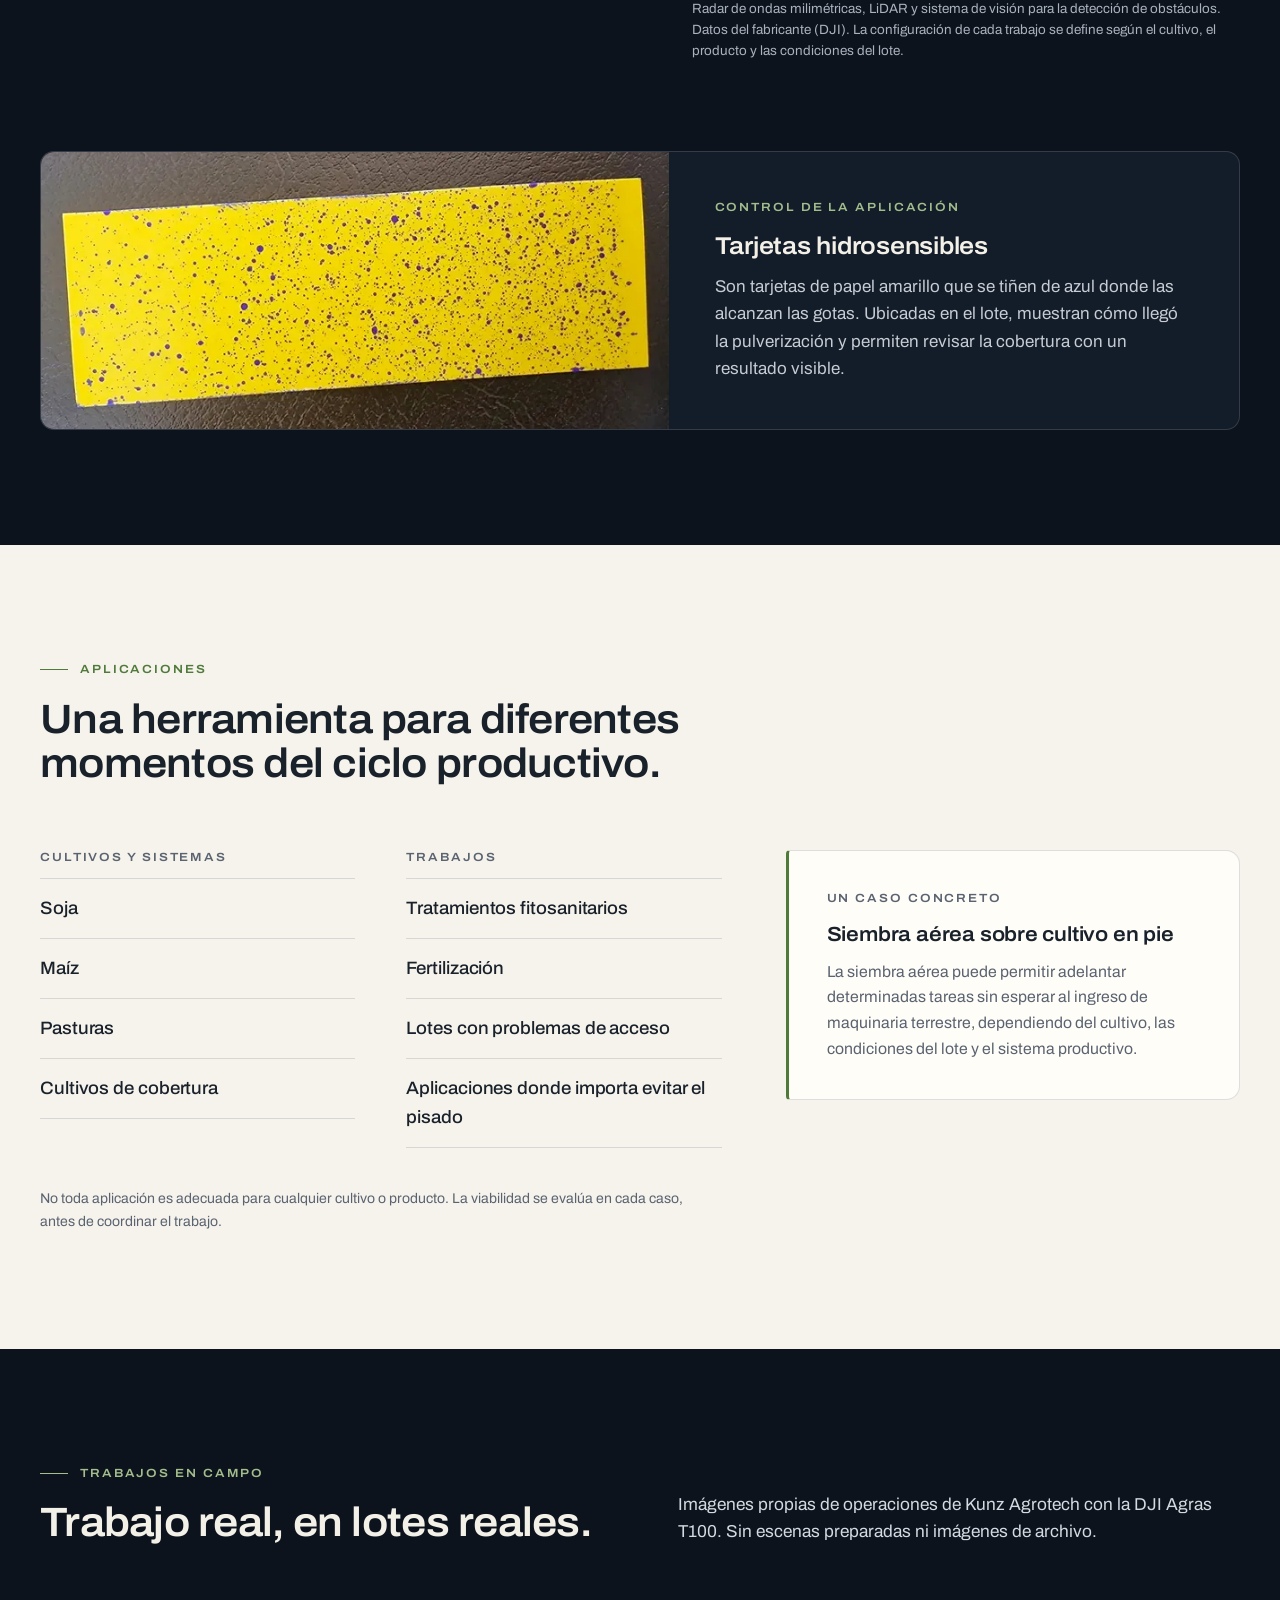
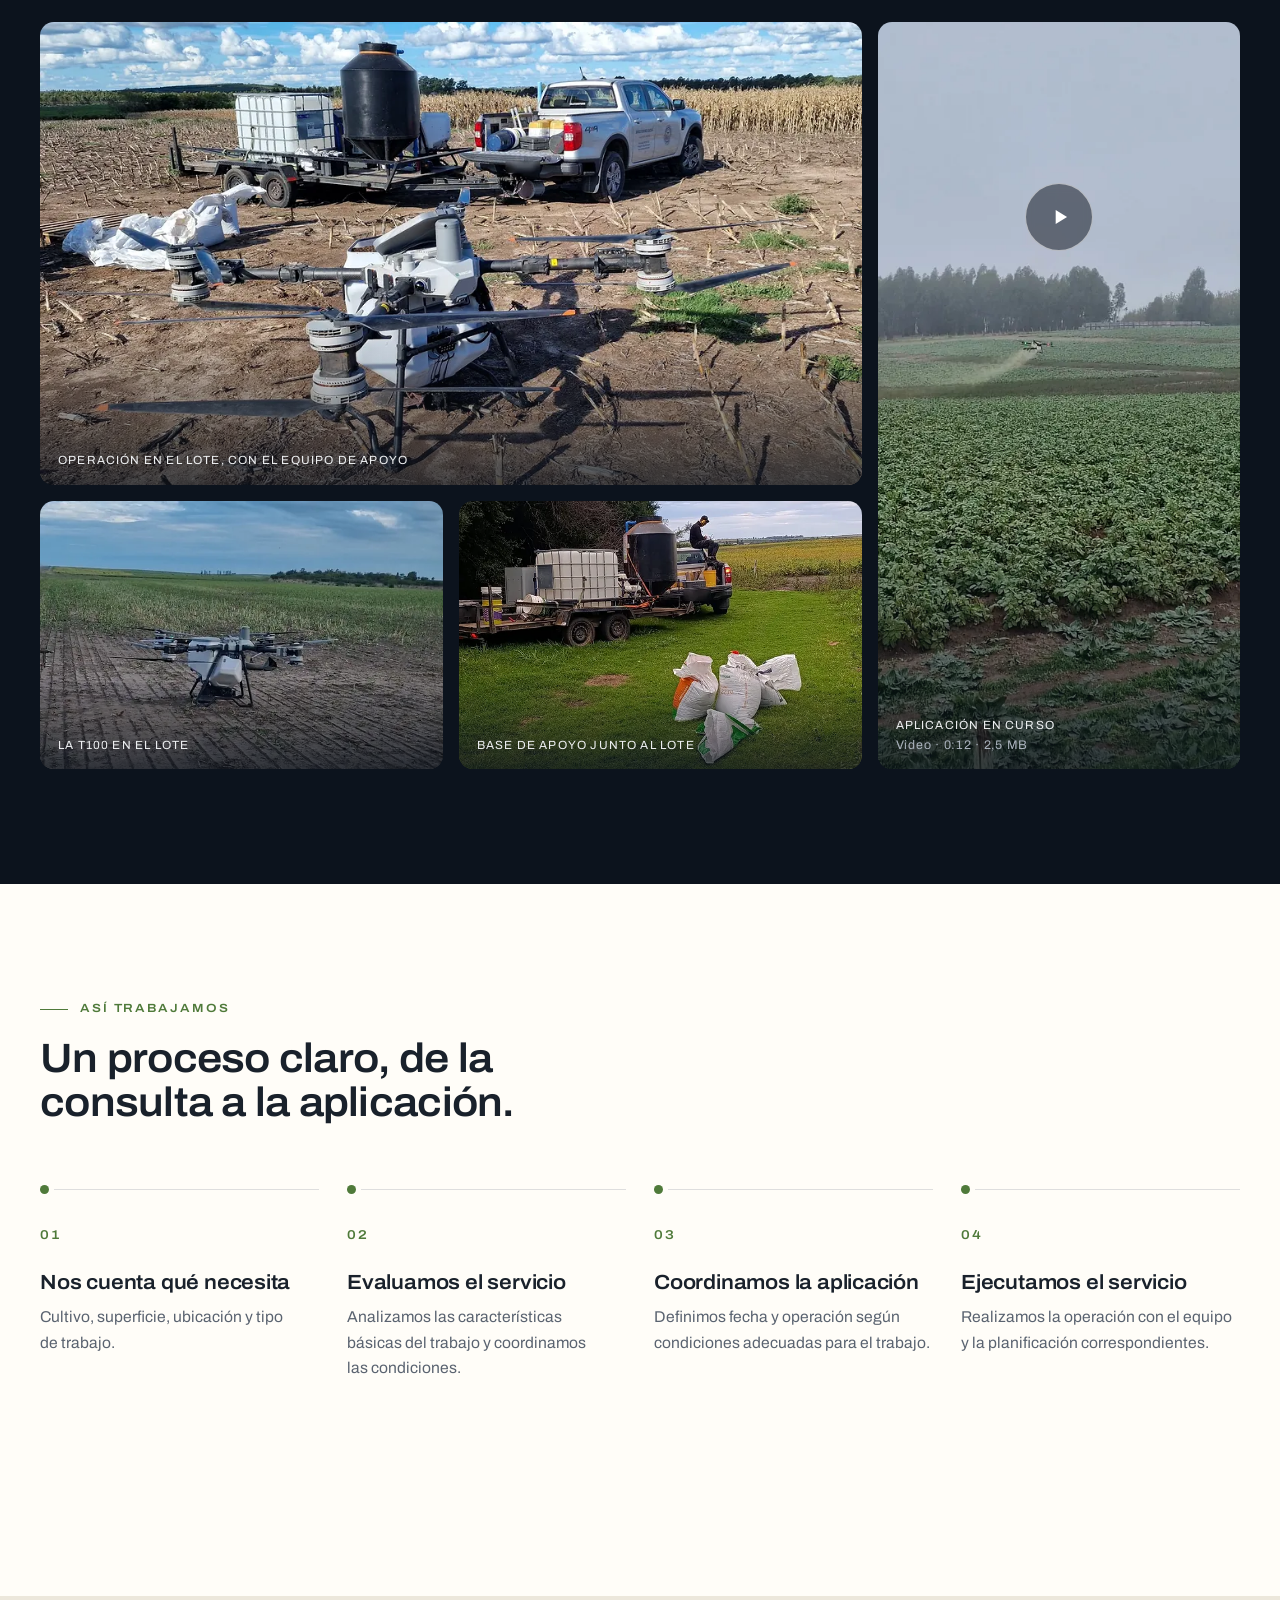
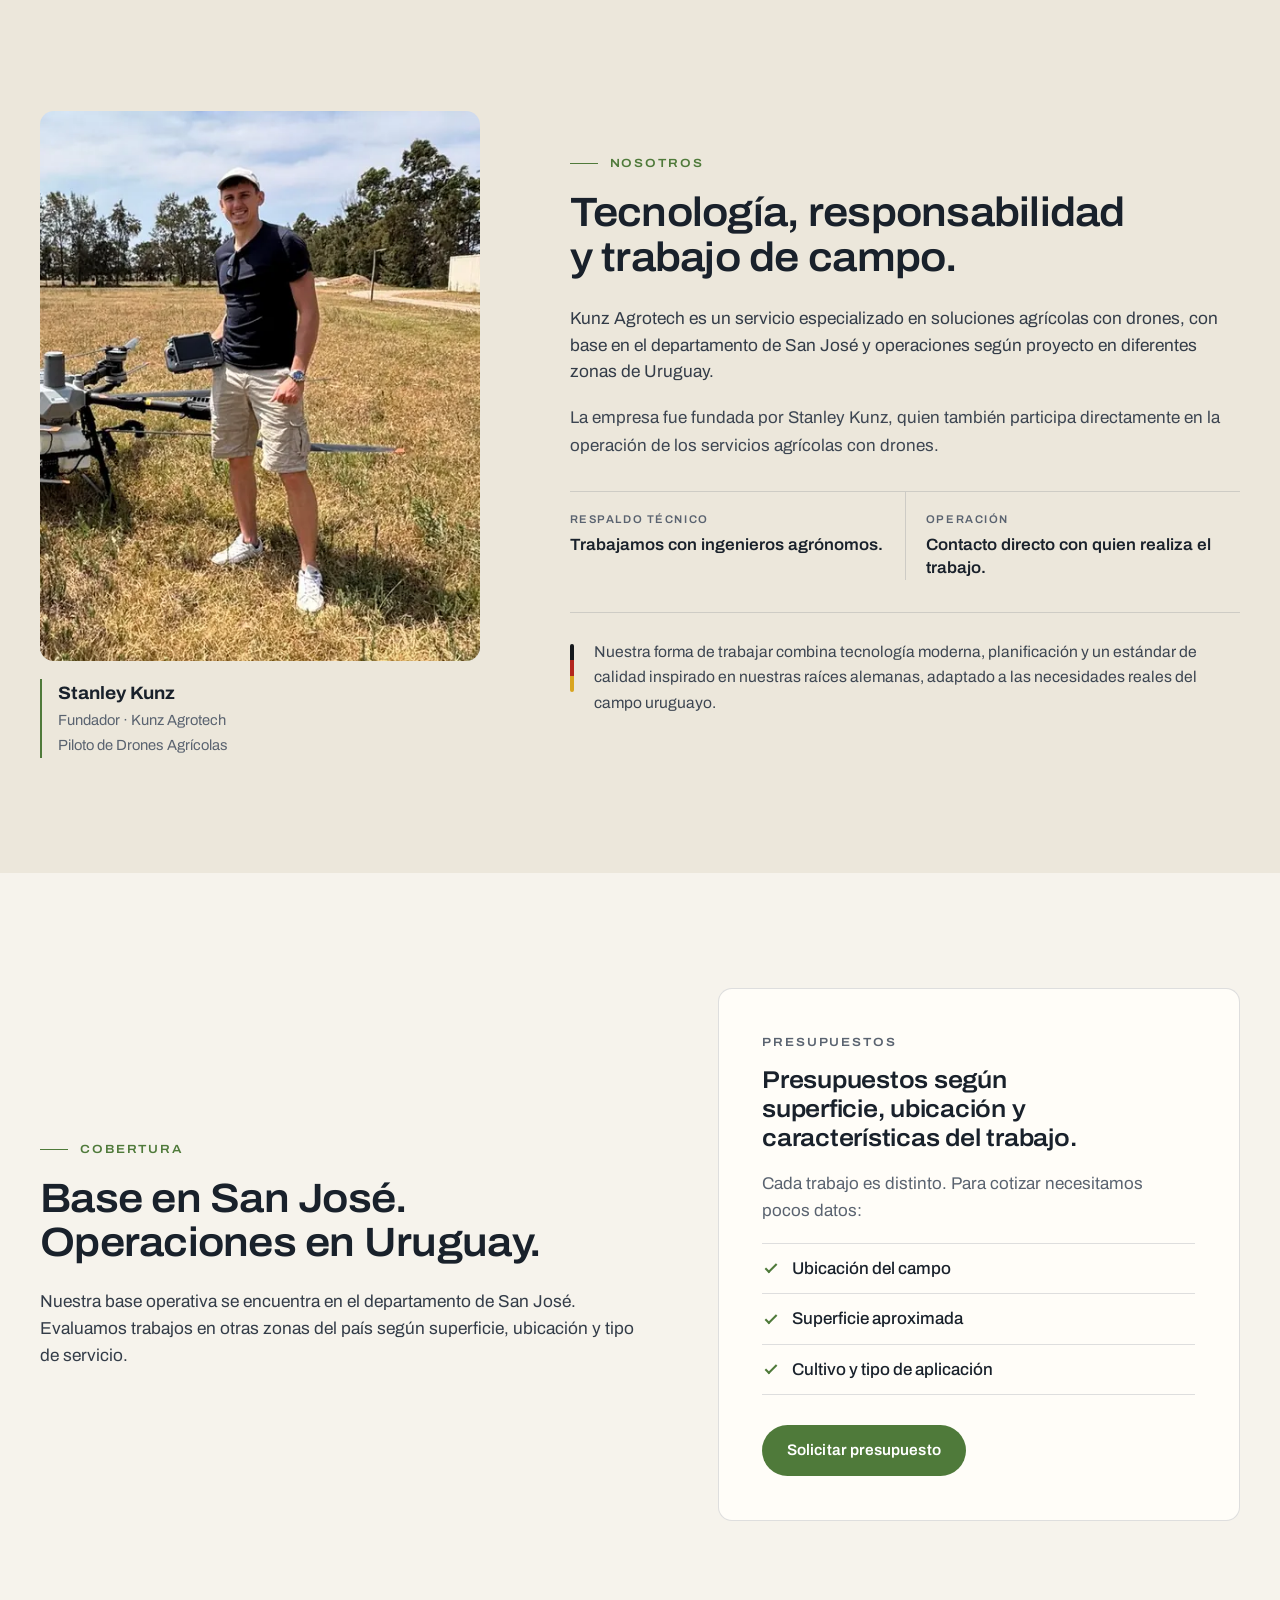
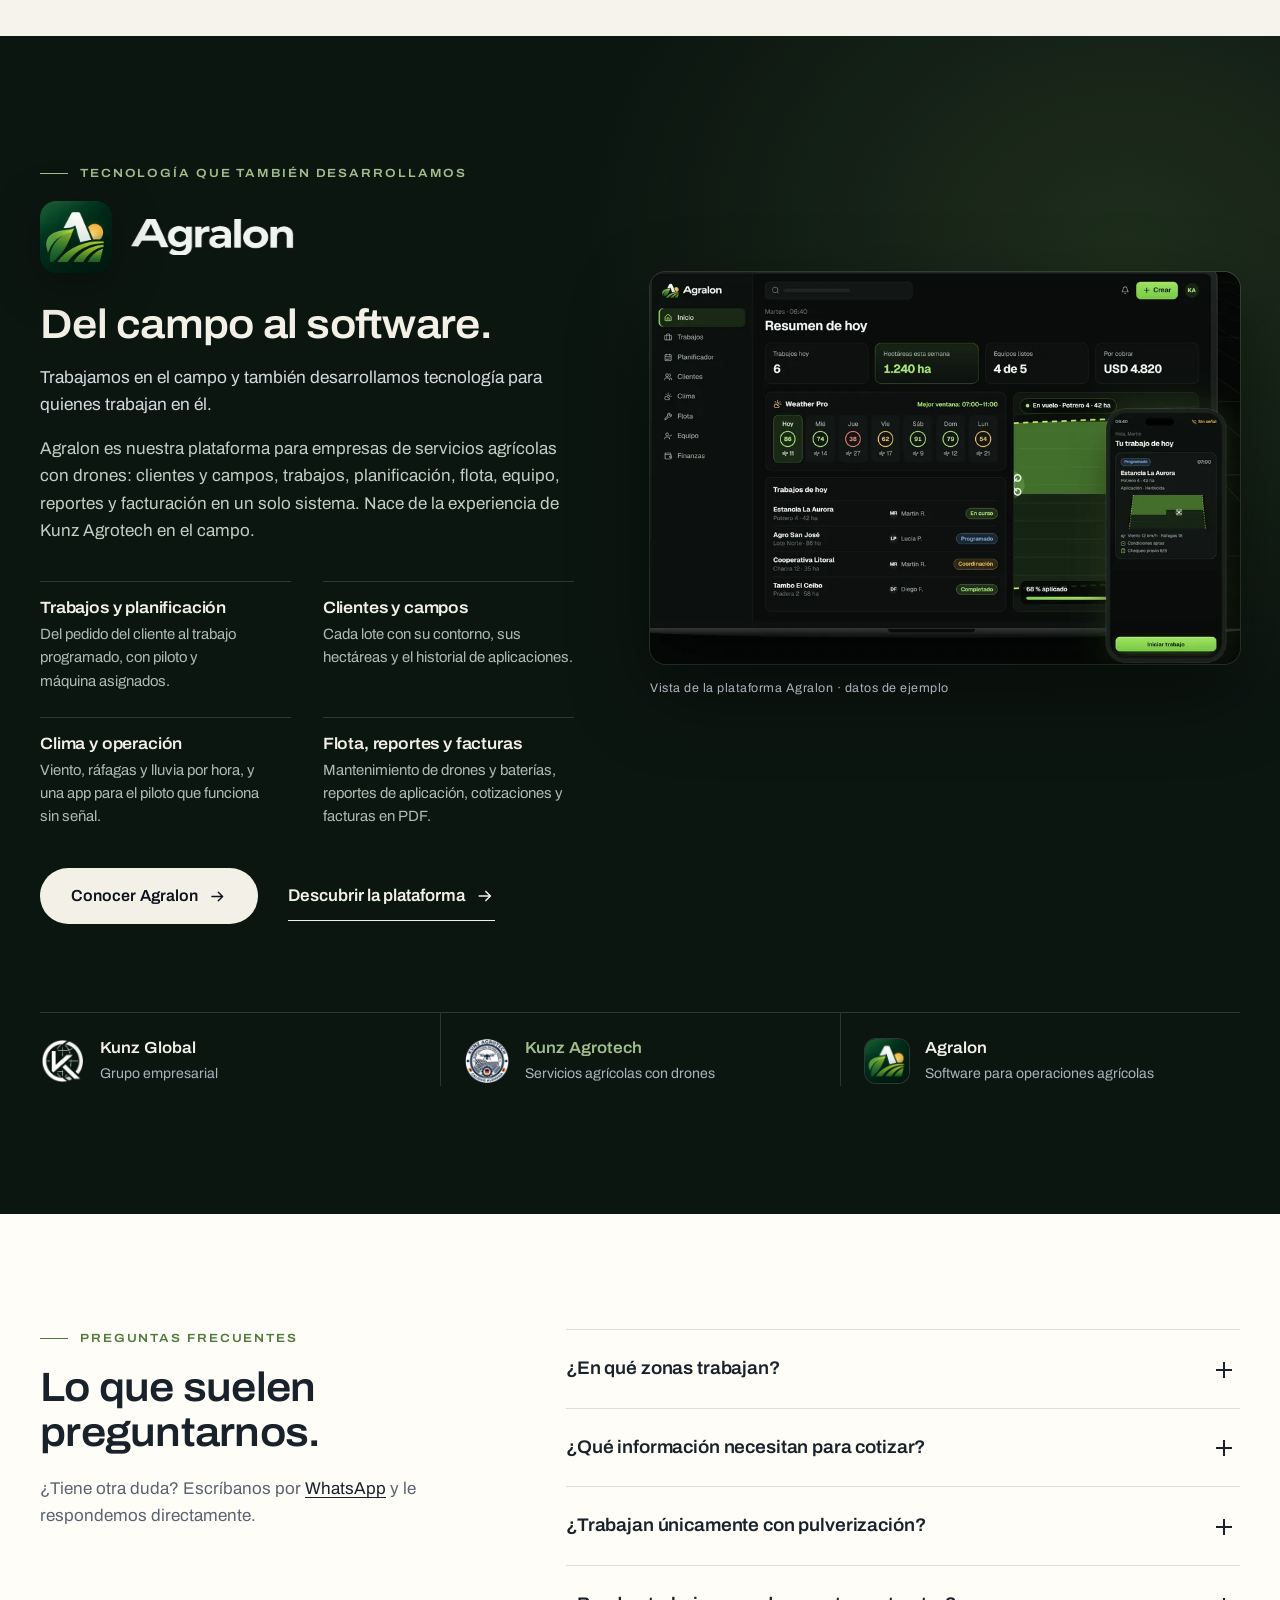
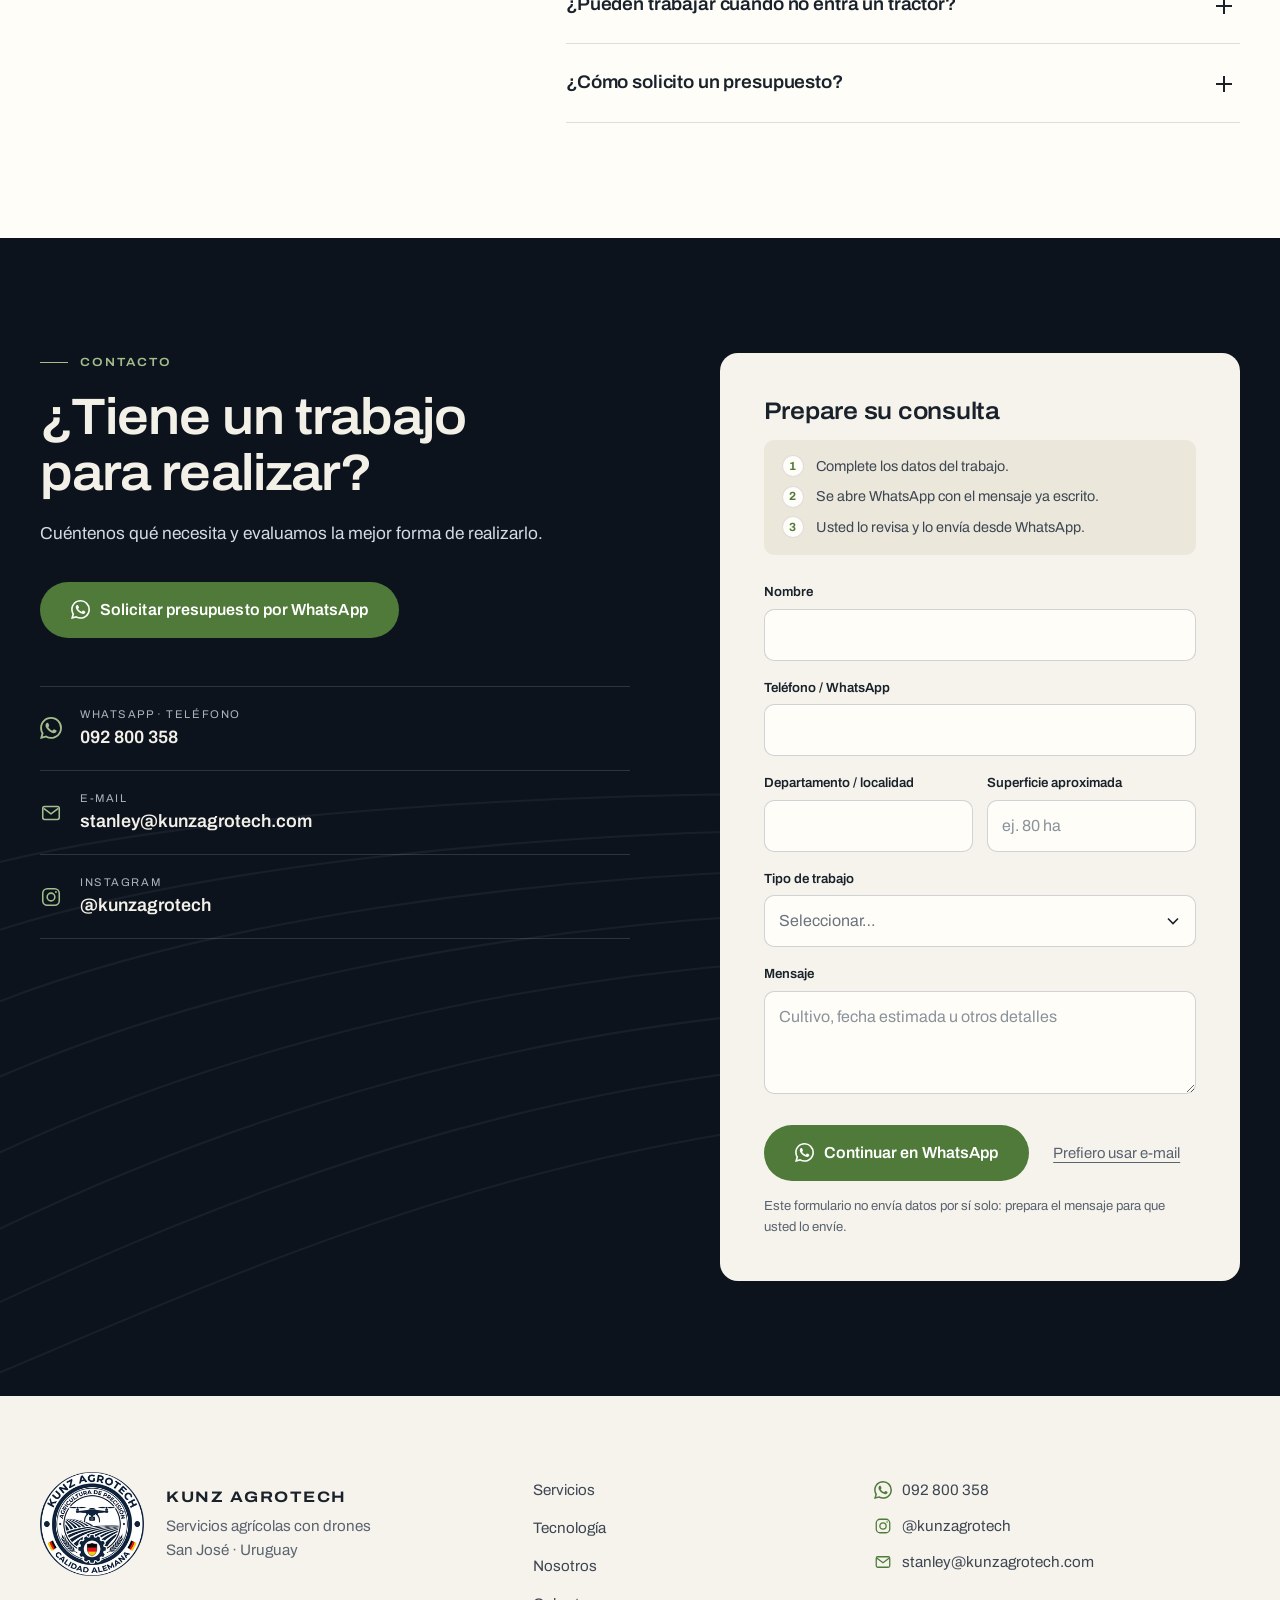
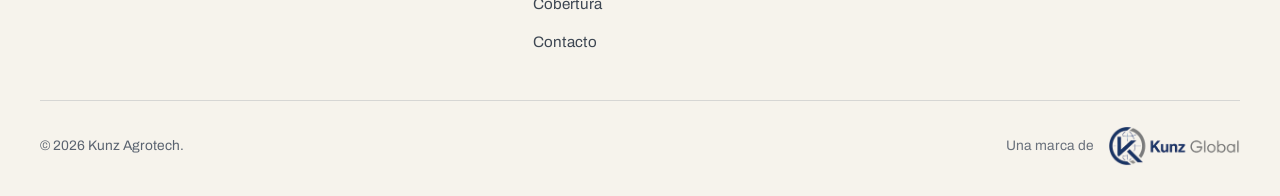
==== commit b2a72611: "Feinkorrekturen: Kontaktbox ohne blaue Balken, lesbares Dropdown, gruener WhatsApp-Button, Logos in " ====
--- a/index.html
+++ b/index.html
@@ -482,9 +482,9 @@
           </figure>
         </div>
         <ul class="ecosystem reveal" aria-label="Ecosistema Kunz">
-          <li><a href="https://kunzglobal.com/" target="_blank" rel="noopener"><strong>Kunz Global</strong><span>Grupo empresarial</span></a></li>
-          <li aria-current="true"><strong>Kunz Agrotech</strong><span>Servicios agrícolas con drones</span></li>
-          <li><a href="https://agralon.com/" target="_blank" rel="noopener"><strong>Agralon</strong><span>Software para operaciones agrícolas</span></a></li>
+          <li><a href="https://kunzglobal.com/" target="_blank" rel="noopener"><img src="assets/img/kunz-global-mark.png" width="91" height="96" loading="lazy" alt=""><div><strong>Kunz Global</strong><span>Grupo empresarial</span></div></a></li>
+          <li aria-current="true"><div class="ecosystem__item"><img src="assets/img/logo-96.png" width="96" height="96" loading="lazy" alt=""><div><strong>Kunz Agrotech</strong><span>Servicios agrícolas con drones</span></div></div></li>
+          <li><a href="https://agralon.com/" target="_blank" rel="noopener"><img class="ecosystem__mark--agralon" src="assets/img/agralon-icon.png" width="192" height="192" loading="lazy" alt=""><div><strong>Agralon</strong><span>Software para operaciones agrícolas</span></div></a></li>
         </ul>
       </div>
     </section>
@@ -583,7 +583,7 @@
             </div>
             <p class="form-error" role="alert" hidden>Por favor, indique su nombre y un teléfono de contacto.</p>
             <div class="form-actions">
-              <button class="btn btn--dark" type="submit"><svg aria-hidden="true"><use href="#i-wa"/></svg>Continuar en WhatsApp</button>
+              <button class="btn btn--primary btn--lg" type="submit"><svg aria-hidden="true"><use href="#i-wa"/></svg>Continuar en WhatsApp</button>
               <button class="btn-text" type="button" data-send="mail">Prefiero usar e-mail</button>
             </div>
             <p class="form-note">Este formulario no envía datos por sí solo: prepara el mensaje para que usted lo envíe.</p>
@@ -598,7 +598,7 @@
             <p data-done="sent" hidden>Le respondemos a la brevedad.</p>
             <pre class="form-preview" data-preview aria-label="Mensaje preparado"></pre>
             <div class="form-actions">
-              <a class="btn btn--dark" data-retry href="#" target="_blank" rel="noopener"><svg aria-hidden="true"><use href="#i-wa"/></svg><span data-retry-label>Abrir WhatsApp de nuevo</span></a>
+              <a class="btn btn--primary btn--lg" data-retry href="#" target="_blank" rel="noopener"><svg aria-hidden="true"><use href="#i-wa"/></svg><span data-retry-label>Abrir WhatsApp de nuevo</span></a>
               <button class="btn-text" type="button" data-edit>Corregir los datos</button>
             </div>
           </div>
@@ -610,7 +610,7 @@
   <footer class="footer">
     <div class="wrap footer__grid">
       <div class="footer__brand">
-        <img src="assets/img/logo-192.png" width="72" height="72" loading="lazy" alt="Logo de Kunz Agrotech">
+        <img src="assets/img/logo-192.png" width="104" height="104" loading="lazy" alt="Logo de Kunz Agrotech">
         <div>
           <p class="footer__name">Kunz Agrotech</p>
           <p>Servicios agrícolas con drones</p>
--- a/assets/css/site.css
+++ b/assets/css/site.css
@@ -49,7 +49,7 @@
 [hidden] { display: none !important; }
 
 :focus-visible { outline: 2px solid var(--green); outline-offset: 3px; border-radius: 4px; }
-.hero :focus-visible, .tech :focus-visible, .contact__intro :focus-visible, .header :focus-visible, .agralon :focus-visible, .field :focus-visible { outline-color: var(--green-soft); }
+.hero :focus-visible, .tech :focus-visible, .contact__intro :focus-visible, .header :focus-visible, .agralon :focus-visible, section.field :focus-visible { outline-color: var(--green-soft); }
 
 .skip { position: absolute; left: 16px; top: -60px; z-index: 200; background: var(--white); color: var(--text); padding: 10px 16px; border-radius: 8px; transition: top 0.2s; }
 .skip:focus { top: 12px; }
@@ -206,7 +206,8 @@
 .note { margin-top: 18px; font-size: 0.84rem; line-height: 1.55; color: var(--on-dark-muted); }
 
 /* ---------- Trabajos en campo ---------- */
-.field { background: var(--ink); color: var(--on-dark); }
+/* Nur die Sektion: .field heißt auch der Feldblock im Formular. */
+section.field { background: var(--ink); color: var(--on-dark); }
 .field__grid { display: grid; grid-template-columns: minmax(0, 1fr) minmax(0, 1fr) minmax(0, 0.9fr); gap: 16px; }
 .field__item, .field__video { position: relative; margin: 0; border-radius: var(--radius); overflow: hidden; background: var(--ink-2); }
 .field__item--lead { grid-column: 1 / 3; aspect-ratio: 16 / 9; }
@@ -309,7 +310,9 @@
 .ecosystem { display: grid; grid-template-columns: repeat(3, 1fr); margin-top: clamp(56px, 7vw, 88px); border-top: 1px solid var(--line-light); }
 .ecosystem li { padding: 22px 24px 0 0; }
 .ecosystem li + li { padding-left: 24px; border-left: 1px solid var(--line-light); }
-.ecosystem a { display: block; text-decoration: none; }
+.ecosystem a, .ecosystem__item { display: flex; align-items: center; gap: 16px; text-decoration: none; }
+.ecosystem img { flex: none; width: 44px; height: 44px; object-fit: contain; }
+.ecosystem__mark--agralon { border-radius: 11px; box-shadow: 0 0 0 1px var(--line-light); }
 .ecosystem strong { display: block; font-weight: 600; font-stretch: 106%; font-size: 1rem; }
 .ecosystem span { display: block; margin-top: 2px; font-size: 0.88rem; color: var(--on-dark-muted); }
 .ecosystem a:hover strong { text-decoration: underline; text-underline-offset: 4px; }
@@ -348,15 +351,34 @@
 .form-steps li { display: flex; align-items: baseline; gap: 12px; }
 .form-steps span { flex: none; display: inline-grid; place-items: center; width: 22px; height: 22px; border-radius: 50%; background: var(--white); border: 1px solid var(--line); font-size: 0.74rem; font-weight: 700; color: var(--green); transform: translateY(-1px); }
 .form-note { margin-top: 14px; font-size: 0.82rem; color: var(--muted); }
-.field { margin-bottom: 16px; min-width: 0; }
+.form-card .field { margin-bottom: 16px; min-width: 0; }
 .field-row { display: grid; grid-template-columns: 1fr 1fr; gap: 14px; }
-label { display: block; font-size: 0.83rem; font-weight: 600; margin-bottom: 6px; }
-input, select, textarea { width: 100%; min-height: 50px; padding: 12px 14px; font-size: 1rem; background: var(--white); border: 1px solid rgba(21, 35, 63, 0.24); border-radius: 10px; transition: border-color 0.2s, box-shadow 0.2s; }
+label { display: block; font-size: 0.83rem; font-weight: 600; margin-bottom: 6px; color: var(--text); }
+input, select, textarea { width: 100%; min-height: 50px; padding: 12px 14px; font-size: 1rem; color: var(--text); background-color: var(--white); border: 1px solid rgba(21, 35, 63, 0.2); border-radius: 10px; box-shadow: none; transition: border-color 0.2s, box-shadow 0.2s; }
 textarea { resize: vertical; min-height: 96px; }
-select { appearance: none; background-image: url("data:image/svg+xml,%3Csvg xmlns='http://www.w3.org/2000/svg' viewBox='0 0 12 8'%3E%3Cpath d='M1 1.5 6 6.5l5-5' fill='none' stroke='%2319212b' stroke-width='1.6'/%3E%3C/svg%3E"); background-repeat: no-repeat; background-position: right 16px center; background-size: 12px; padding-right: 40px; }
-input::placeholder, textarea::placeholder { color: #8a929c; }
-input:hover, select:hover, textarea:hover { border-color: rgba(21, 35, 63, 0.45); }
-input:focus, select:focus, textarea:focus { outline: none; border-color: var(--green); box-shadow: 0 0 0 3px rgba(79, 122, 58, 0.2); }
+select { appearance: none; cursor: pointer; background-image: url("data:image/svg+xml,%3Csvg xmlns='http://www.w3.org/2000/svg' viewBox='0 0 12 8'%3E%3Cpath d='M1 1.5 6 6.5l5-5' fill='none' stroke='%2319212b' stroke-width='1.6'/%3E%3C/svg%3E"); background-repeat: no-repeat; background-position: right 16px center; background-size: 12px; padding-right: 40px; }
+/* Noch nichts gewählt: Platzhalterfarbe im Feld, die Liste selbst bleibt dunkel auf hell. */
+select:has(option[value=""]:checked) { color: #6b737e; }
+select option { color: var(--text); background-color: var(--white); }
+input::placeholder, textarea::placeholder { color: #8a929c; opacity: 1; }
+input:hover, select:hover, textarea:hover { border-color: rgba(21, 35, 63, 0.4); }
+input:focus, select:focus, textarea:focus { outline: none; border-color: var(--green); box-shadow: 0 0 0 3px rgba(79, 122, 58, 0.16); }
+/* Autofill des Browsers färbt Felder sonst hellblau. */
+input:-webkit-autofill, input:-webkit-autofill:hover, input:-webkit-autofill:focus, textarea:-webkit-autofill, select:-webkit-autofill { -webkit-text-fill-color: var(--text); -webkit-box-shadow: 0 0 0 40px var(--white) inset; caret-color: var(--text); transition: background-color 9999s 0s; }
+input:-webkit-autofill:focus { -webkit-box-shadow: 0 0 0 40px var(--white) inset, 0 0 0 3px rgba(79, 122, 58, 0.16); }
+/* Aufgeklappte Liste: in Browsern mit gestaltbarem select (Chrome/Edge ab 135) im Design der Seite, sonst nativ mit dunkler Schrift. */
+@supports (appearance: base-select) {
+  select, ::picker(select) { appearance: base-select; }
+  select { background-image: none; align-items: center; }
+  select::picker-icon { content: ""; align-self: center; width: 12px; height: 8px; margin-right: 4px; background: url("data:image/svg+xml,%3Csvg xmlns='http://www.w3.org/2000/svg' viewBox='0 0 12 8'%3E%3Cpath d='M1 1.5 6 6.5l5-5' fill='none' stroke='%2319212b' stroke-width='1.6'/%3E%3C/svg%3E") no-repeat center / 12px 8px; transition: rotate 0.2s var(--ease); }
+  select:open::picker-icon { rotate: 180deg; }
+  ::picker(select) { margin-block: 6px; padding: 6px; border: 1px solid rgba(21, 35, 63, 0.16); border-radius: 12px; background: var(--white); box-shadow: 0 18px 40px rgba(12, 19, 29, 0.18); }
+  select option { min-height: 44px; padding: 10px 12px; border-radius: 8px; font-size: 0.98rem; color: var(--text); background-color: transparent; cursor: pointer; }
+  select option:hover, select option:focus-visible { background-color: var(--paper-2); outline: none; }
+  select option:checked { background-color: rgba(79, 122, 58, 0.12); color: var(--green-deep); font-weight: 600; }
+  select option::checkmark { color: var(--green); }
+  select option[value=""] { color: #6b737e; }
+}
 .is-invalid { border-color: #b3261e !important; }
 .form-error { margin: 4px 0 12px; font-size: 0.9rem; color: #a3221b; }
 .form-actions { display: flex; flex-wrap: wrap; align-items: center; gap: 8px 20px; margin-top: 22px; }
@@ -370,7 +392,8 @@
 .footer { background: var(--paper); padding: clamp(48px, 6vw, 76px) 0 28px; font-size: 0.95rem; }
 .footer__grid { display: grid; grid-template-columns: 1.5fr 1fr 1.2fr; gap: 36px; padding-bottom: 40px; align-items: start; }
 .footer__brand { display: flex; gap: 18px; align-items: center; color: var(--muted); }
-.footer__brand img { width: 72px; height: 72px; flex: none; }
+.footer__brand { gap: 22px; }
+.footer__brand img { width: 104px; height: 104px; flex: none; }
 .footer__name { font-weight: 700; font-stretch: 116%; letter-spacing: 0.1em; text-transform: uppercase; color: var(--text); font-size: 0.95rem; margin-bottom: 4px; }
 .footer__nav { display: grid; gap: 2px; align-content: start; }
 .footer__nav a, .footer__contact a { display: inline-flex; align-items: center; gap: 10px; min-height: 36px; text-decoration: none; color: #3d4652; }
@@ -497,6 +520,9 @@
   .form-actions { justify-content: center; }
   .faq__list summary { font-size: 1.05rem; padding-block: 20px; }
   .footer__grid { grid-template-columns: 1fr; gap: 28px; }
+  .footer__brand { gap: 18px; }
+  .footer__brand img { width: 88px; height: 88px; }
+  .ecosystem img { width: 40px; height: 40px; }
   .footer__base { flex-direction: column-reverse; align-items: flex-start; }
 }
 
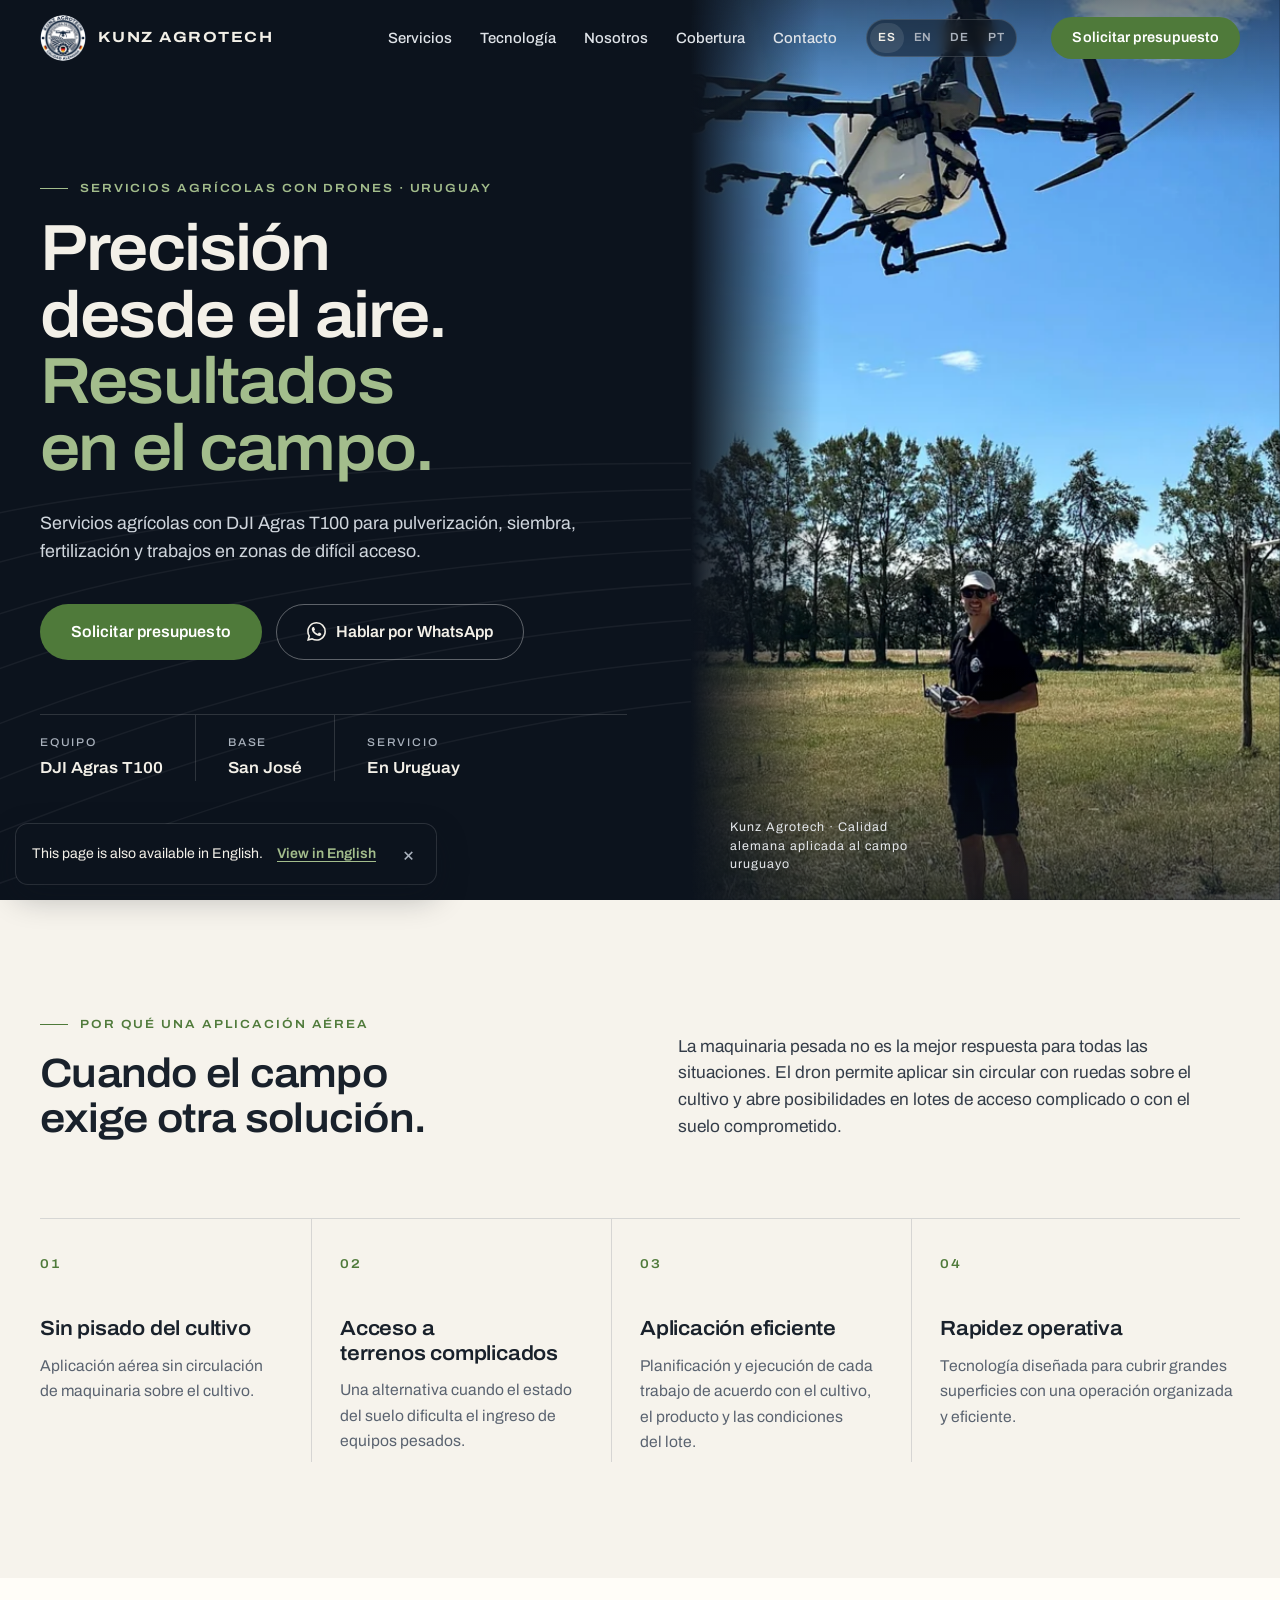
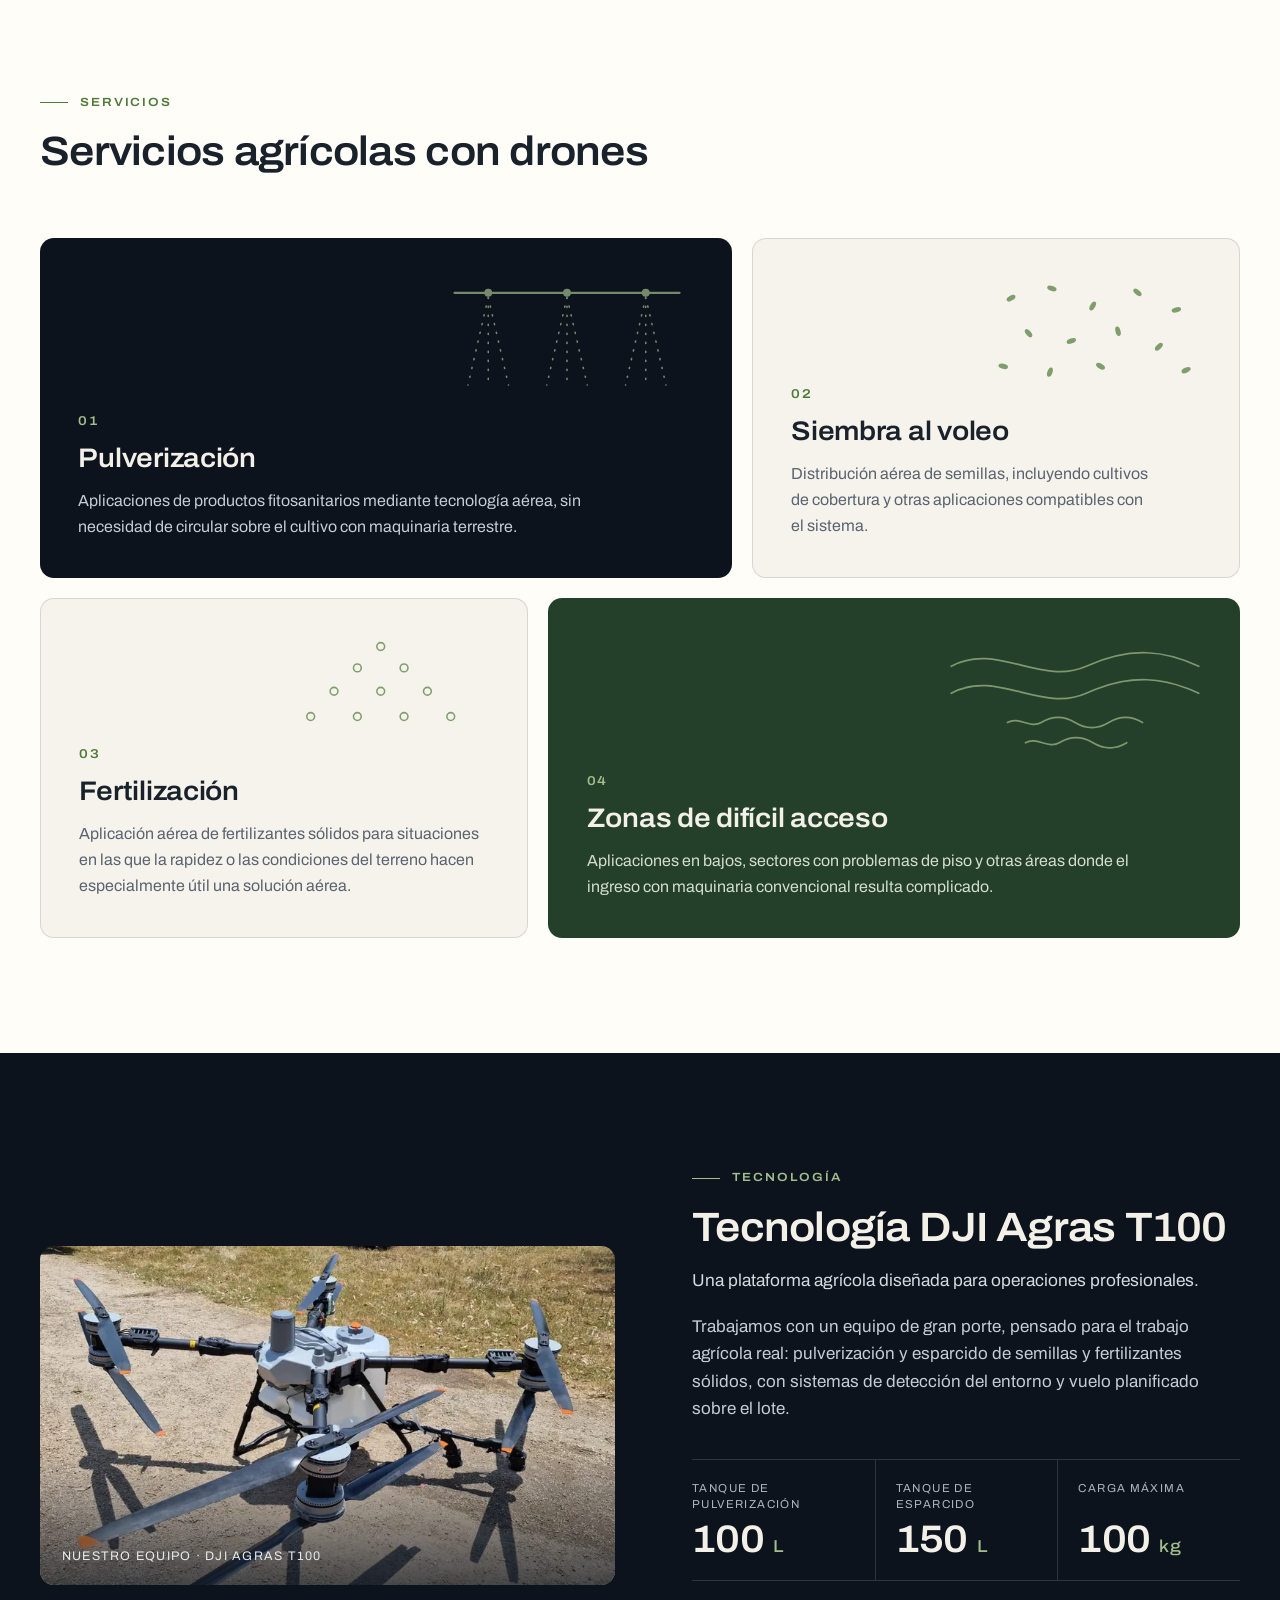
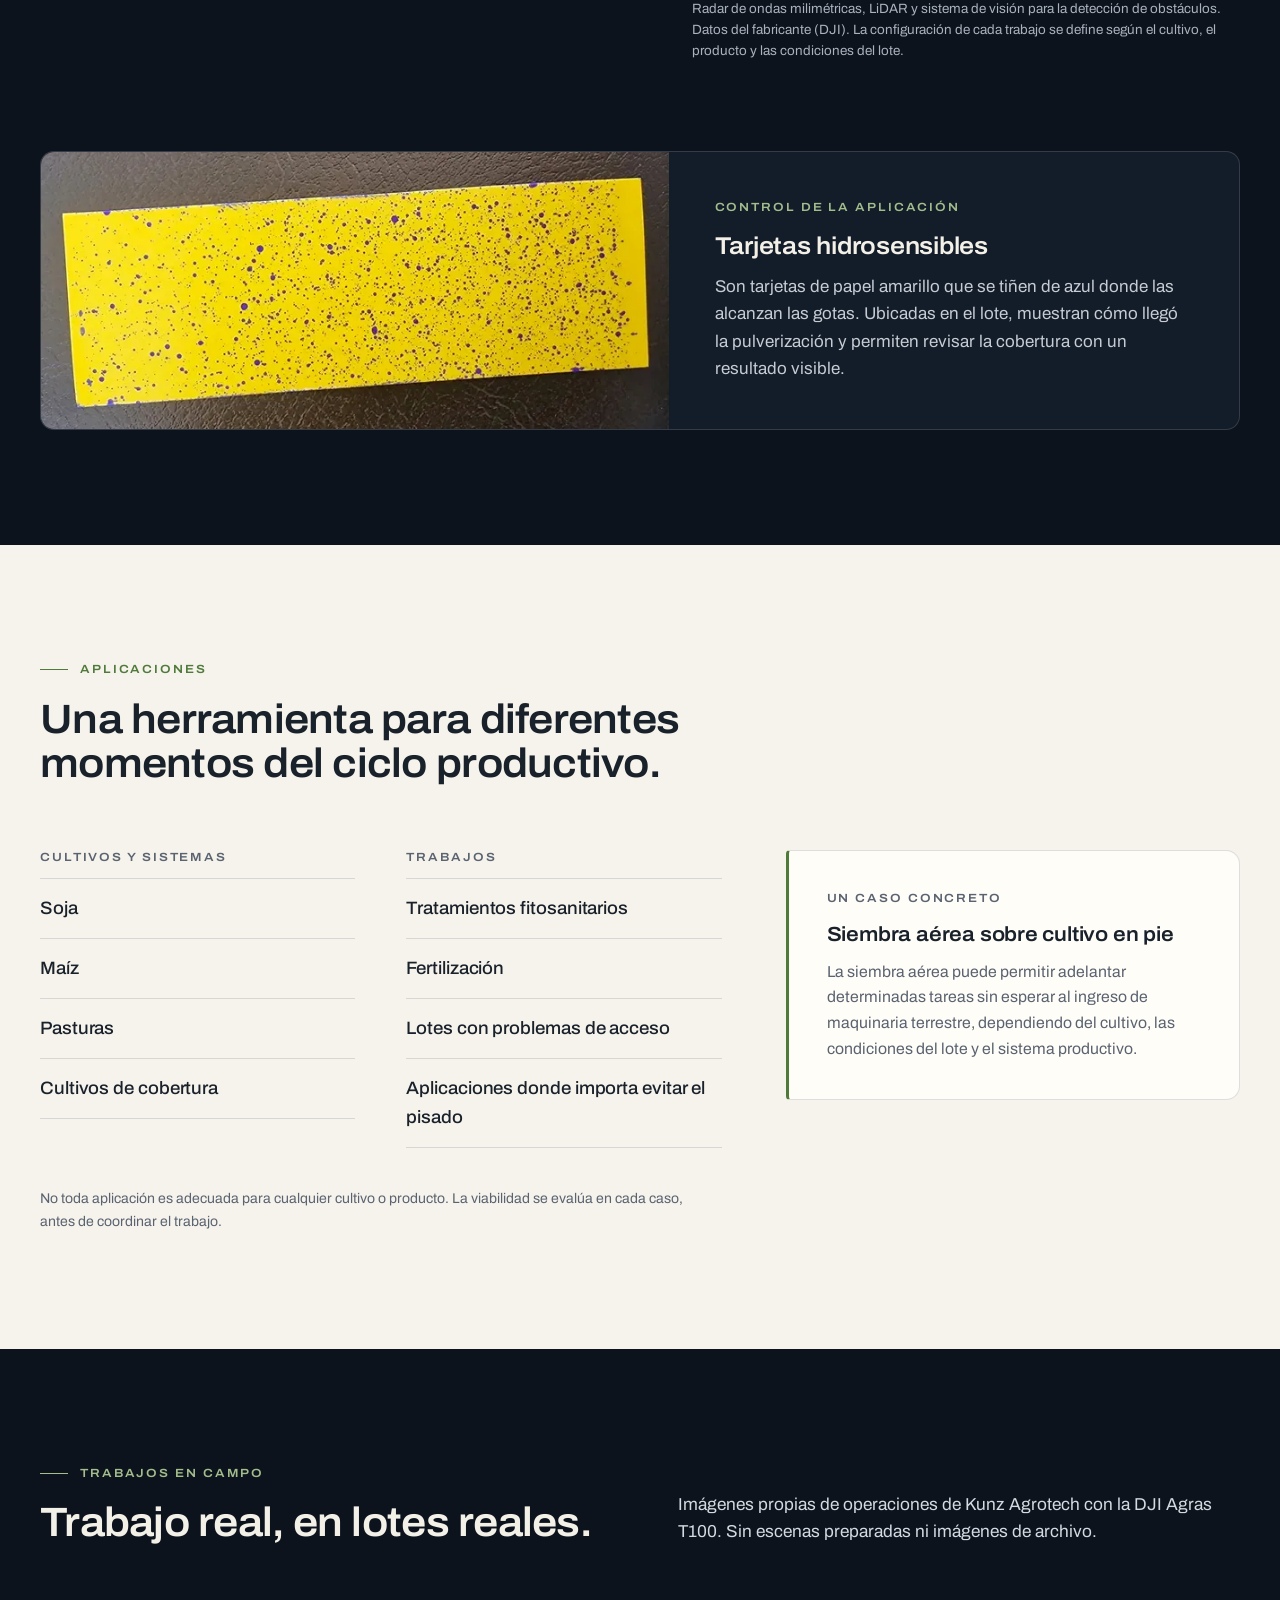
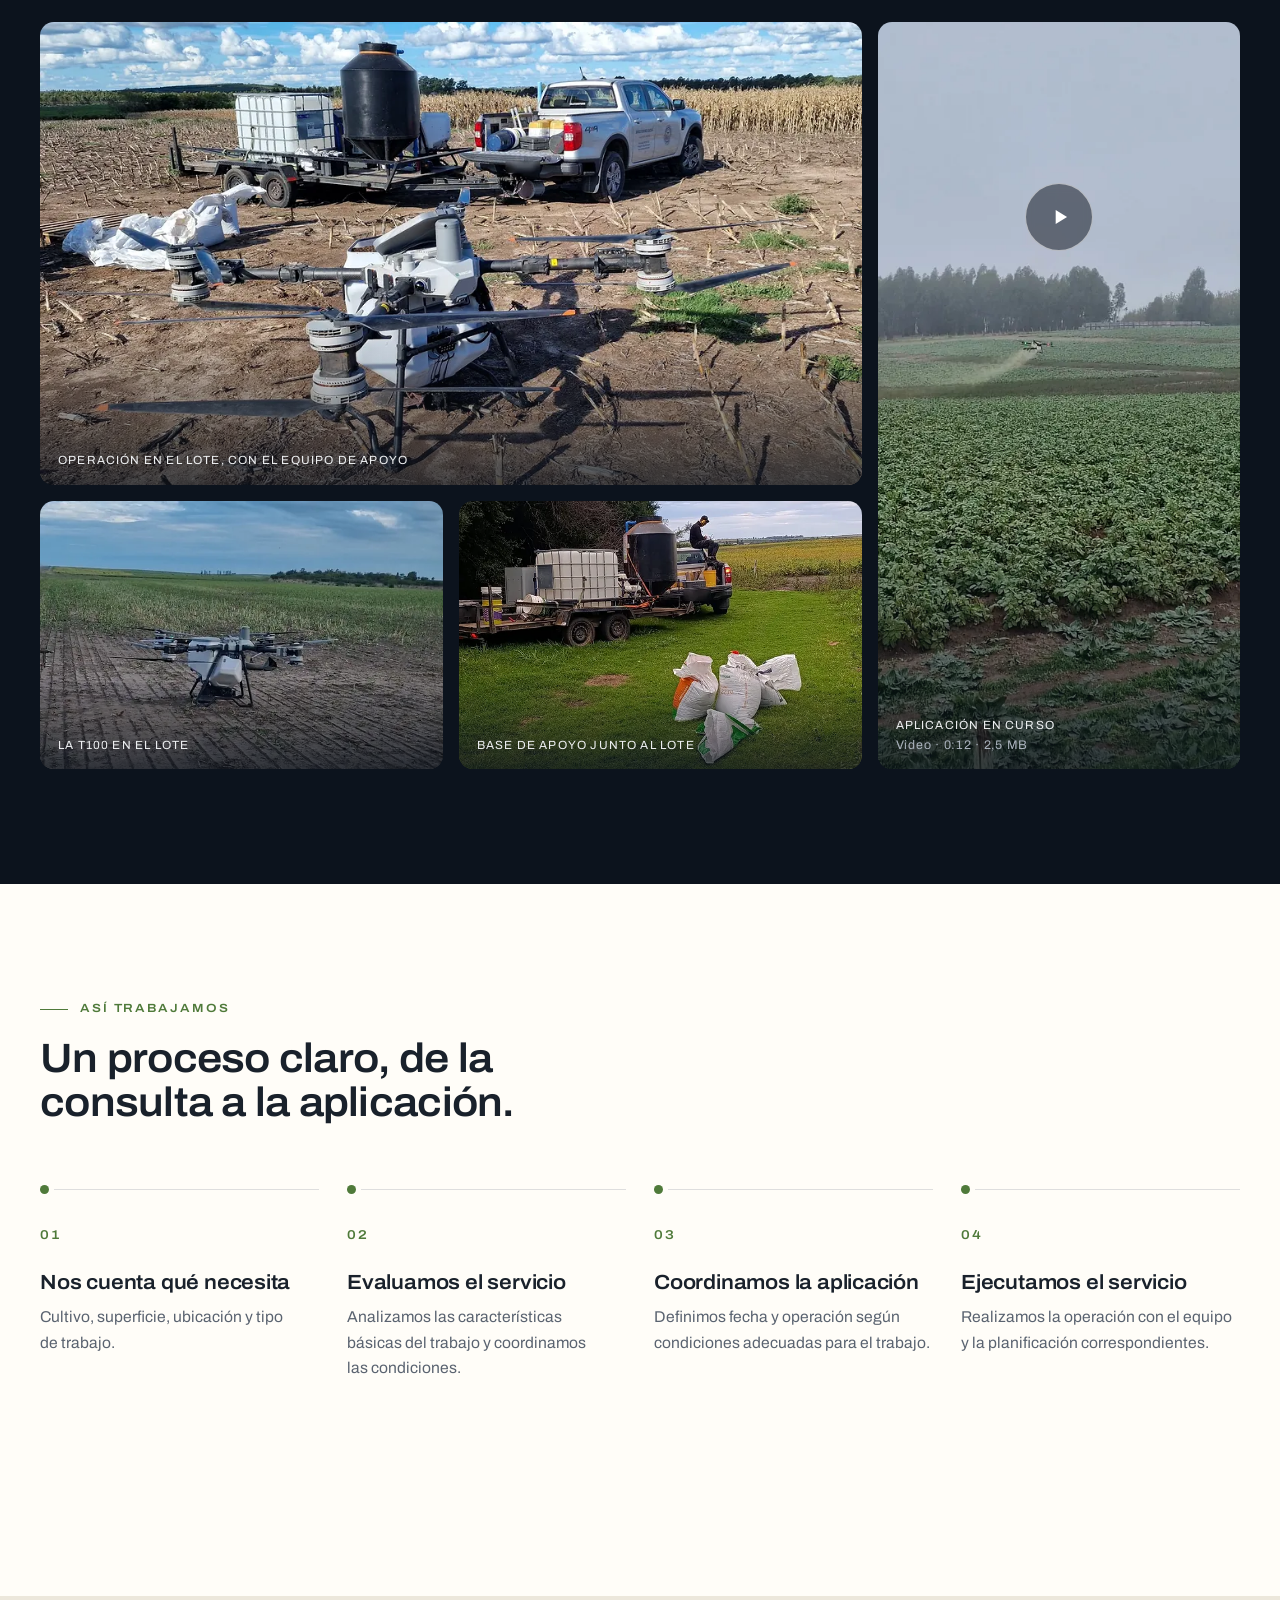
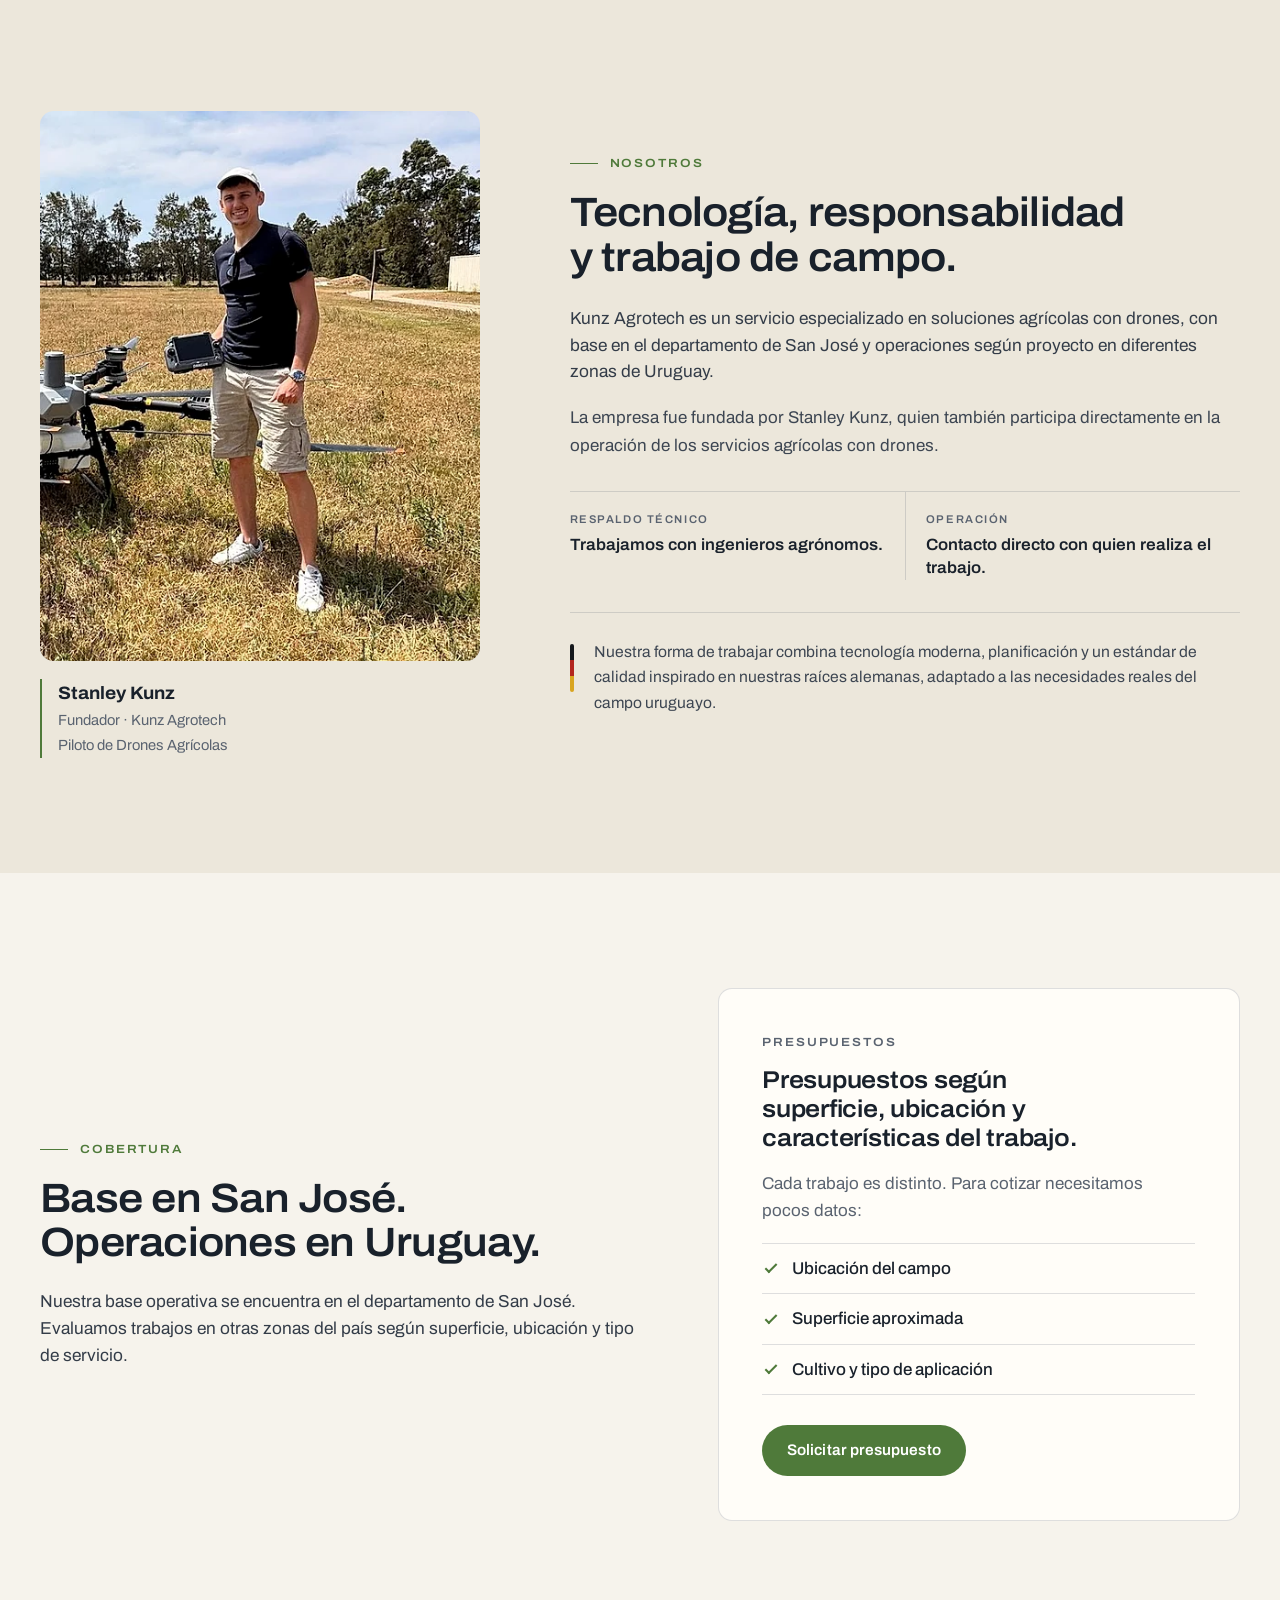
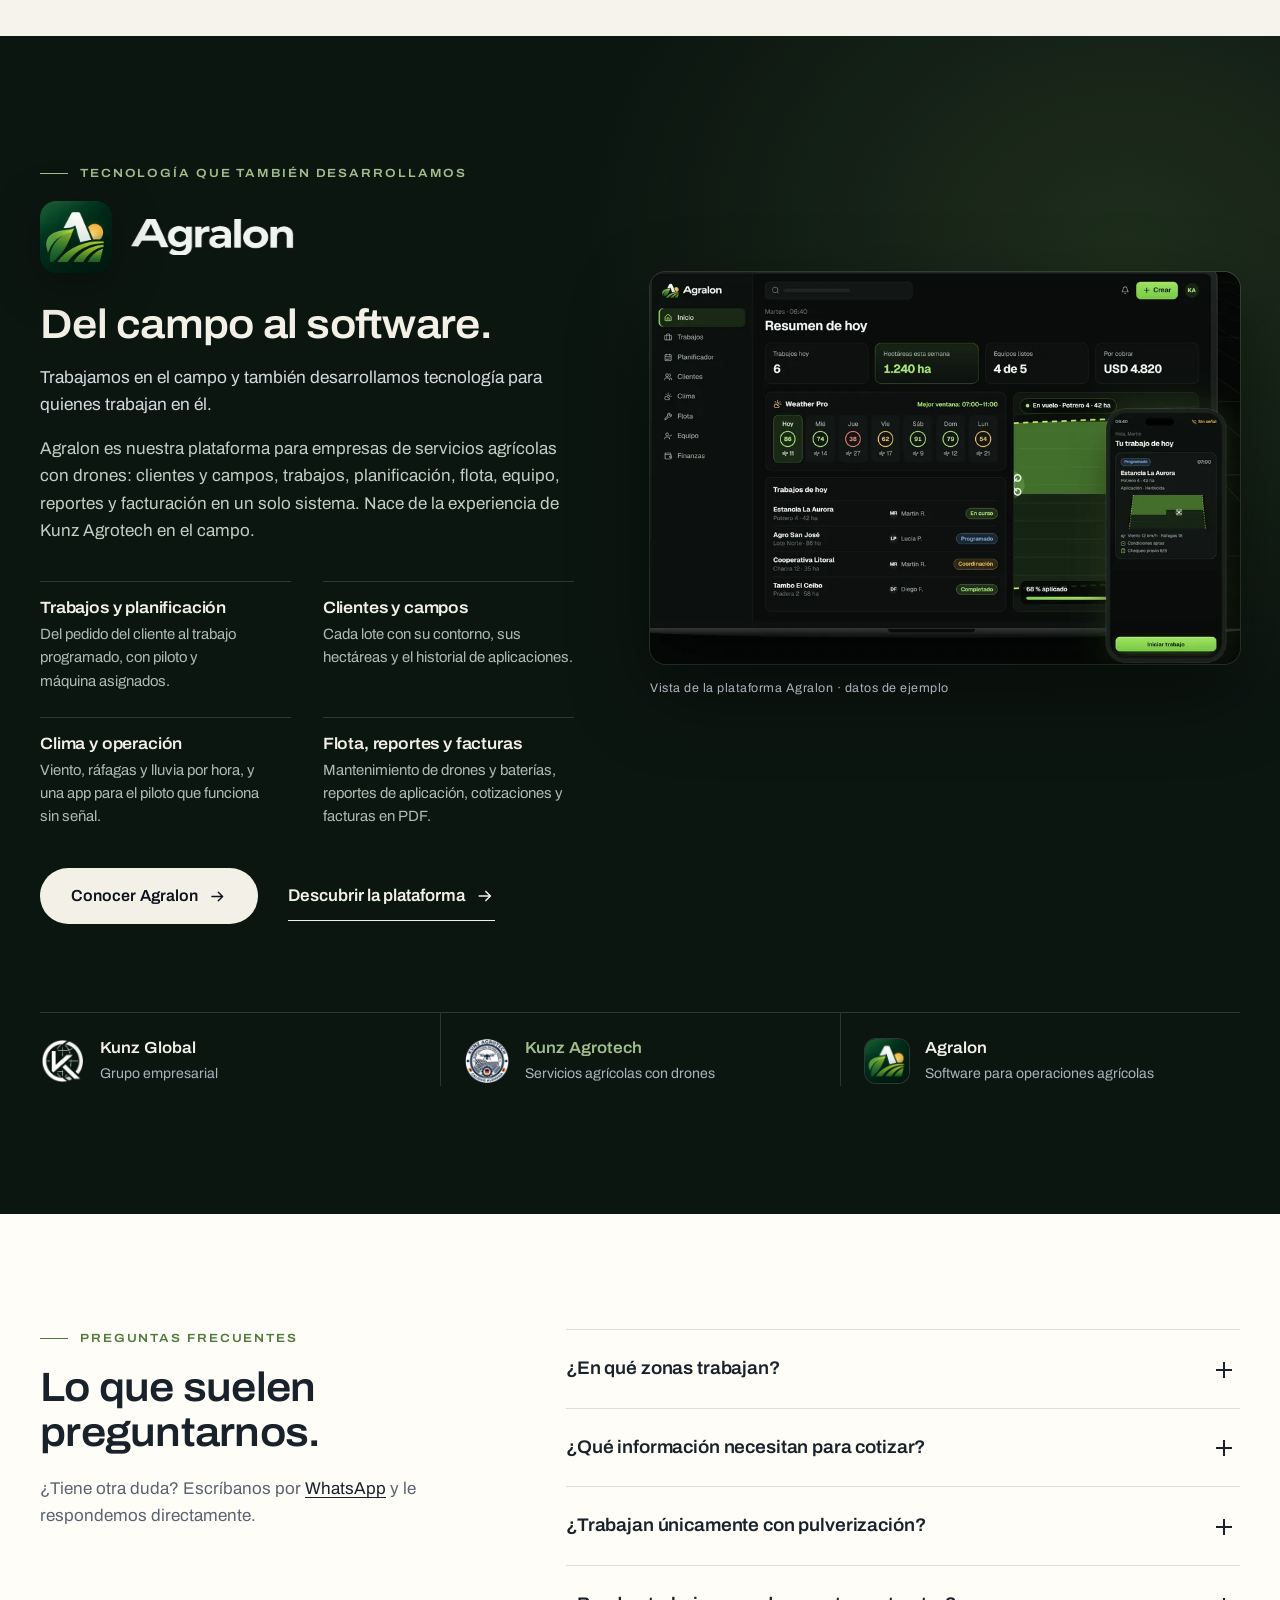
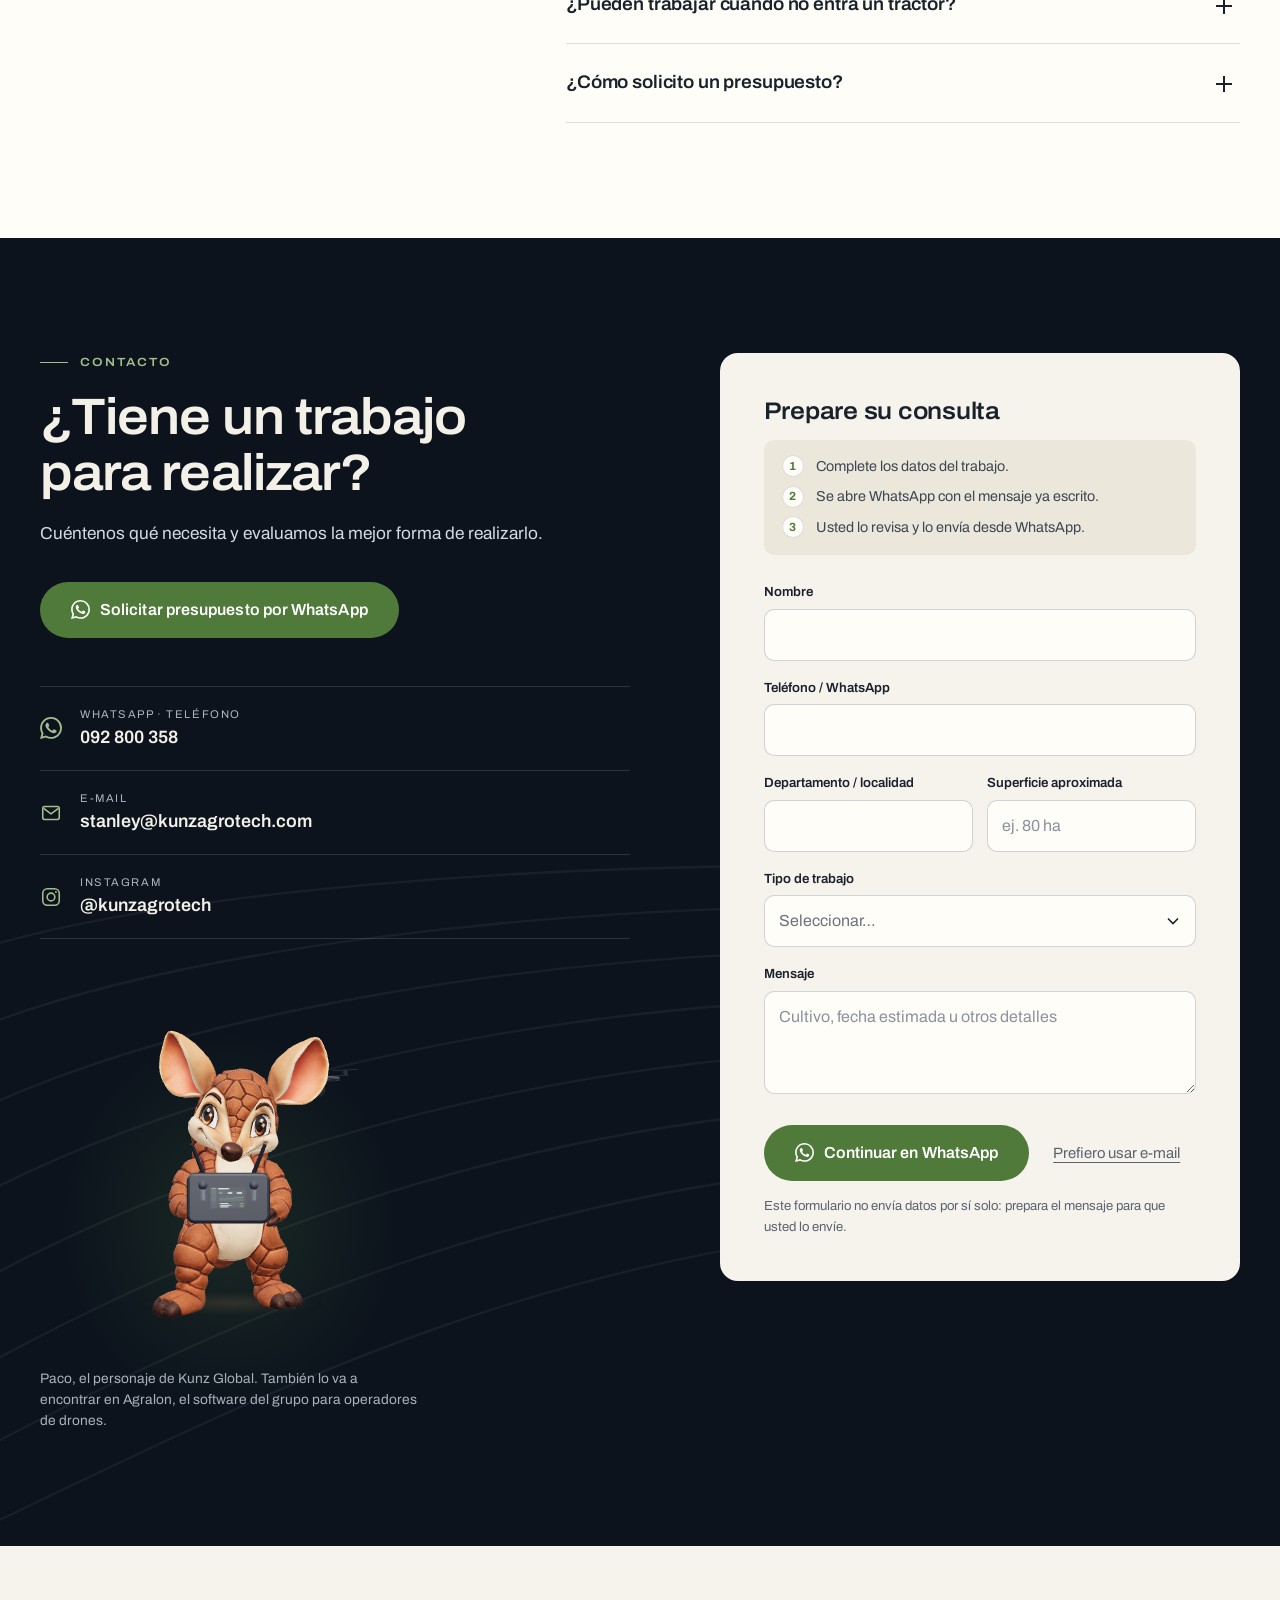
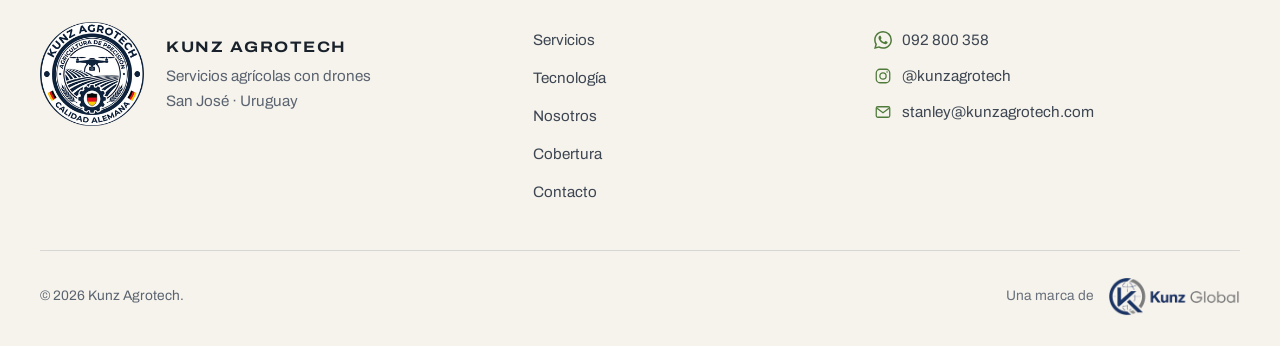
==== commit 52804b9a: "Paco, el personaje del grupo Kunz, en el bloque de contacto (3D con control de dron, imagen fija en " ====
--- a/index.html
+++ b/index.html
@@ -536,6 +536,13 @@
             <li><svg aria-hidden="true"><use href="#i-mail"/></svg><div><span>E-mail</span><a href="mailto:stanley@kunzagrotech.com">stanley@kunzagrotech.com</a></div></li>
             <li><svg aria-hidden="true"><use href="#i-ig"/></svg><div><span>Instagram</span><a href="https://instagram.com/kunzagrotech" target="_blank" rel="noopener">@kunzagrotech</a></div></li>
           </ul>
+          <!-- Paco, el personaje del grupo Kunz: 3D con control de dron en escritorio (assets/paco, se carga solo al llegar aquí), imagen fija en el móvil -->
+          <figure class="contact__paco reveal">
+            <paco-3d src="assets/paco/paco-base.glb" poster="assets/paco/paco-kunz-agrotech.webp" props="controller,drone" accent="#4f7a3a" look="cursor" mobile="poster" wave="" alt="Paco, el personaje del grupo Kunz, con el control remoto de un dron agrícola">
+              <img src="assets/paco/paco-kunz-agrotech.webp" width="800" height="800" loading="lazy" decoding="async" alt="Paco, el personaje del grupo Kunz, con el control remoto de un dron agrícola">
+            </paco-3d>
+            <figcaption>Paco, el personaje de Kunz Global. También lo va a encontrar en Agralon, el software del grupo para operadores de drones.</figcaption>
+          </figure>
         </div>
 
         <div class="form-card reveal">
--- a/assets/css/site.css
+++ b/assets/css/site.css
@@ -536,3 +536,11 @@
   .header, .wa-float, .burger { display: none; }
   .js .reveal { opacity: 1; transform: none; }
 }
+
+/* ---------- Paco (personaje del grupo Kunz) en el contacto ---------- */
+.contact__paco { position: relative; max-width: 380px; margin: 40px 0 0; }
+.contact__paco::before { content: ""; position: absolute; inset: 12% 6% 4%; border-radius: 50%; background: radial-gradient(closest-side, rgba(79, 122, 58, 0.22), rgba(79, 122, 58, 0)); pointer-events: none; }
+paco-3d { position: relative; display: block; width: 100%; aspect-ratio: 1 / 1; }
+paco-3d > img { display: block; width: 100%; height: 100%; object-fit: contain; object-position: center bottom; }
+.contact__paco figcaption { margin-top: 10px; font-size: 0.86rem; line-height: 1.5; color: var(--on-dark-muted); }
+@media (max-width: 900px) { .contact__paco { max-width: 240px; margin-top: 32px; } }
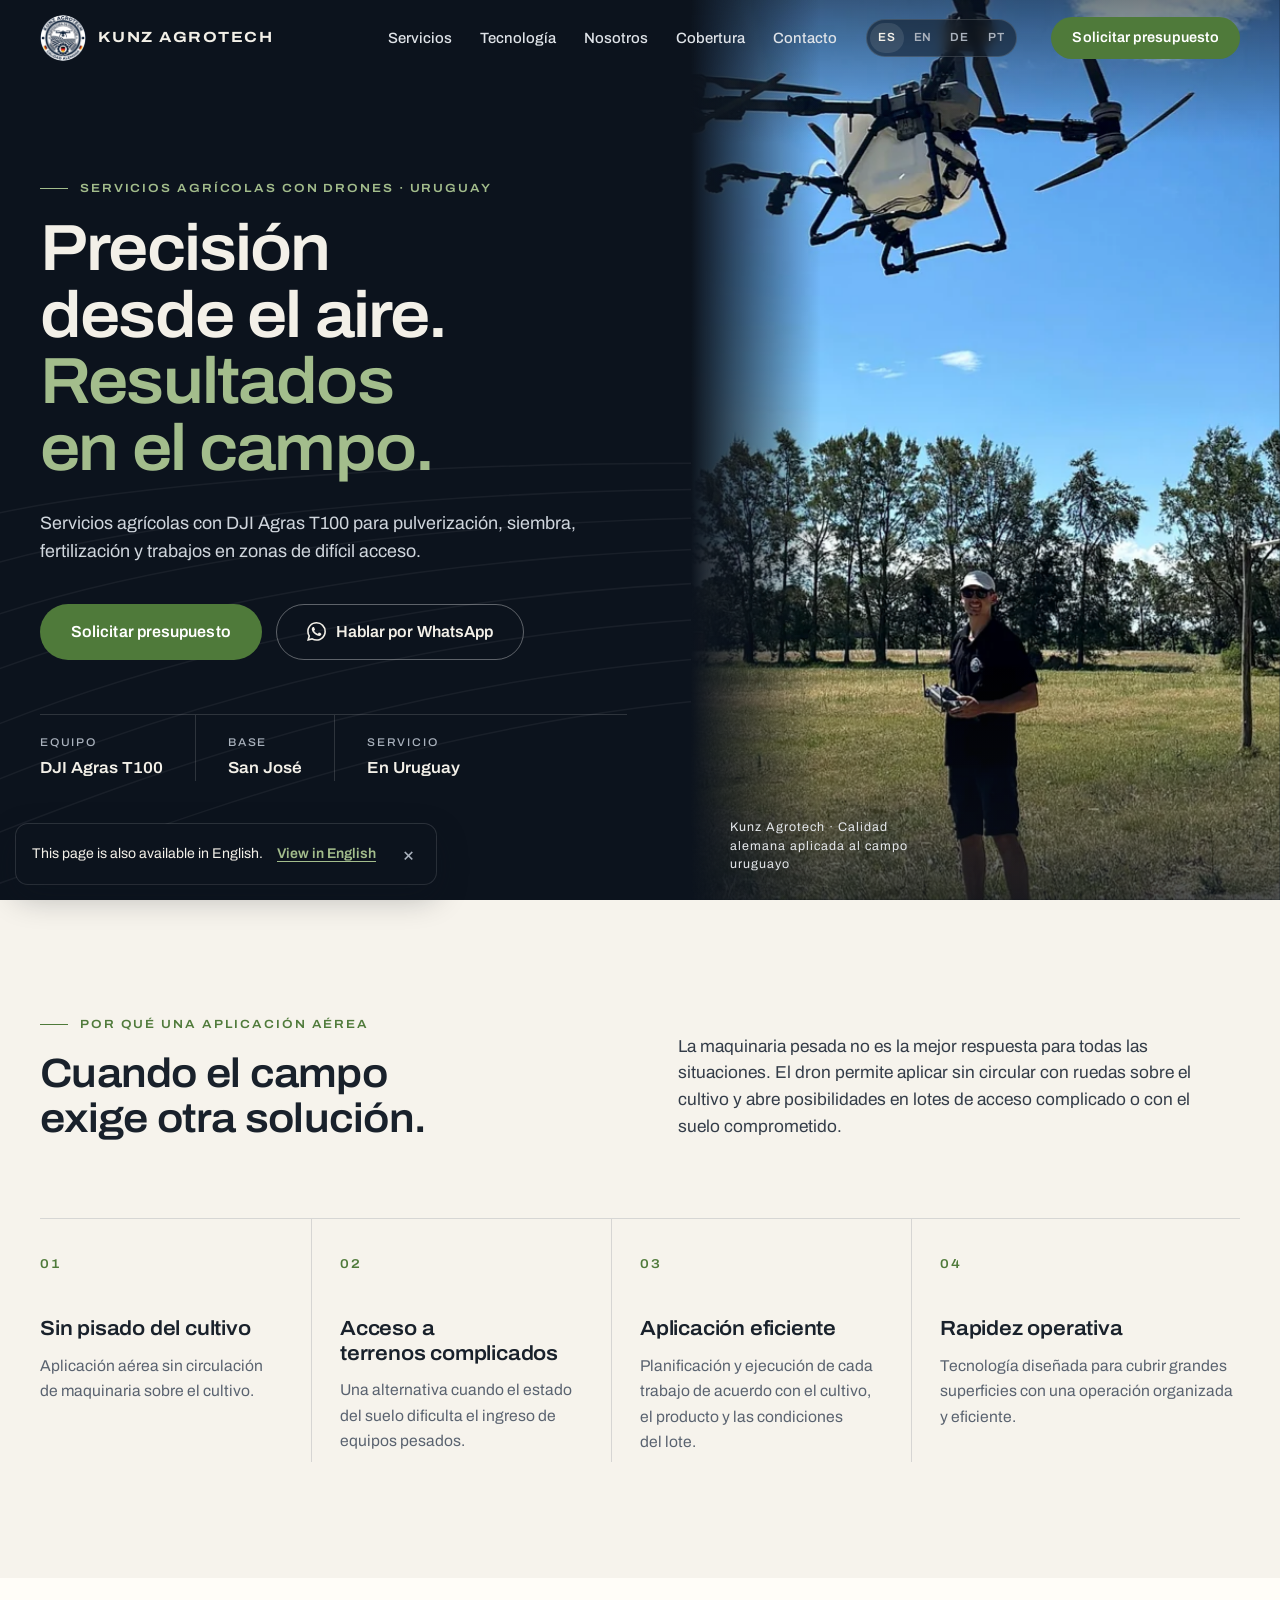
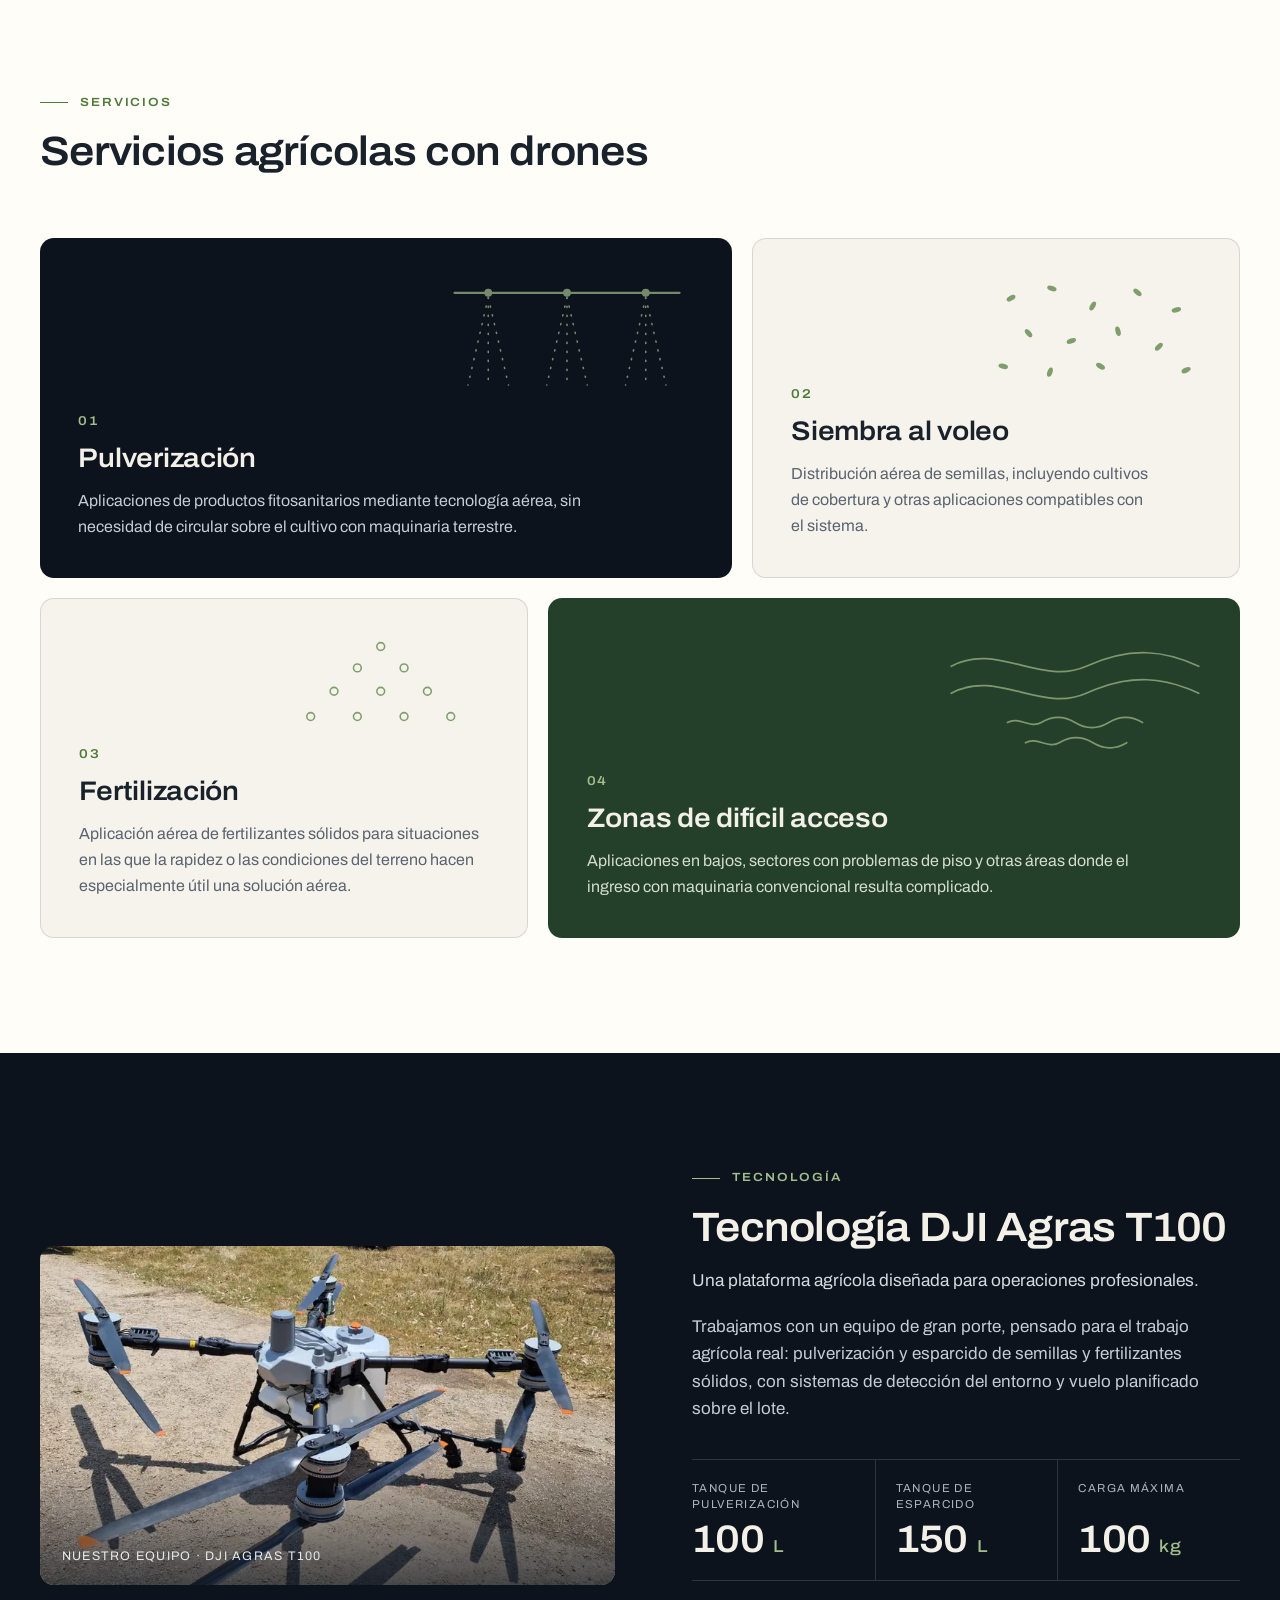
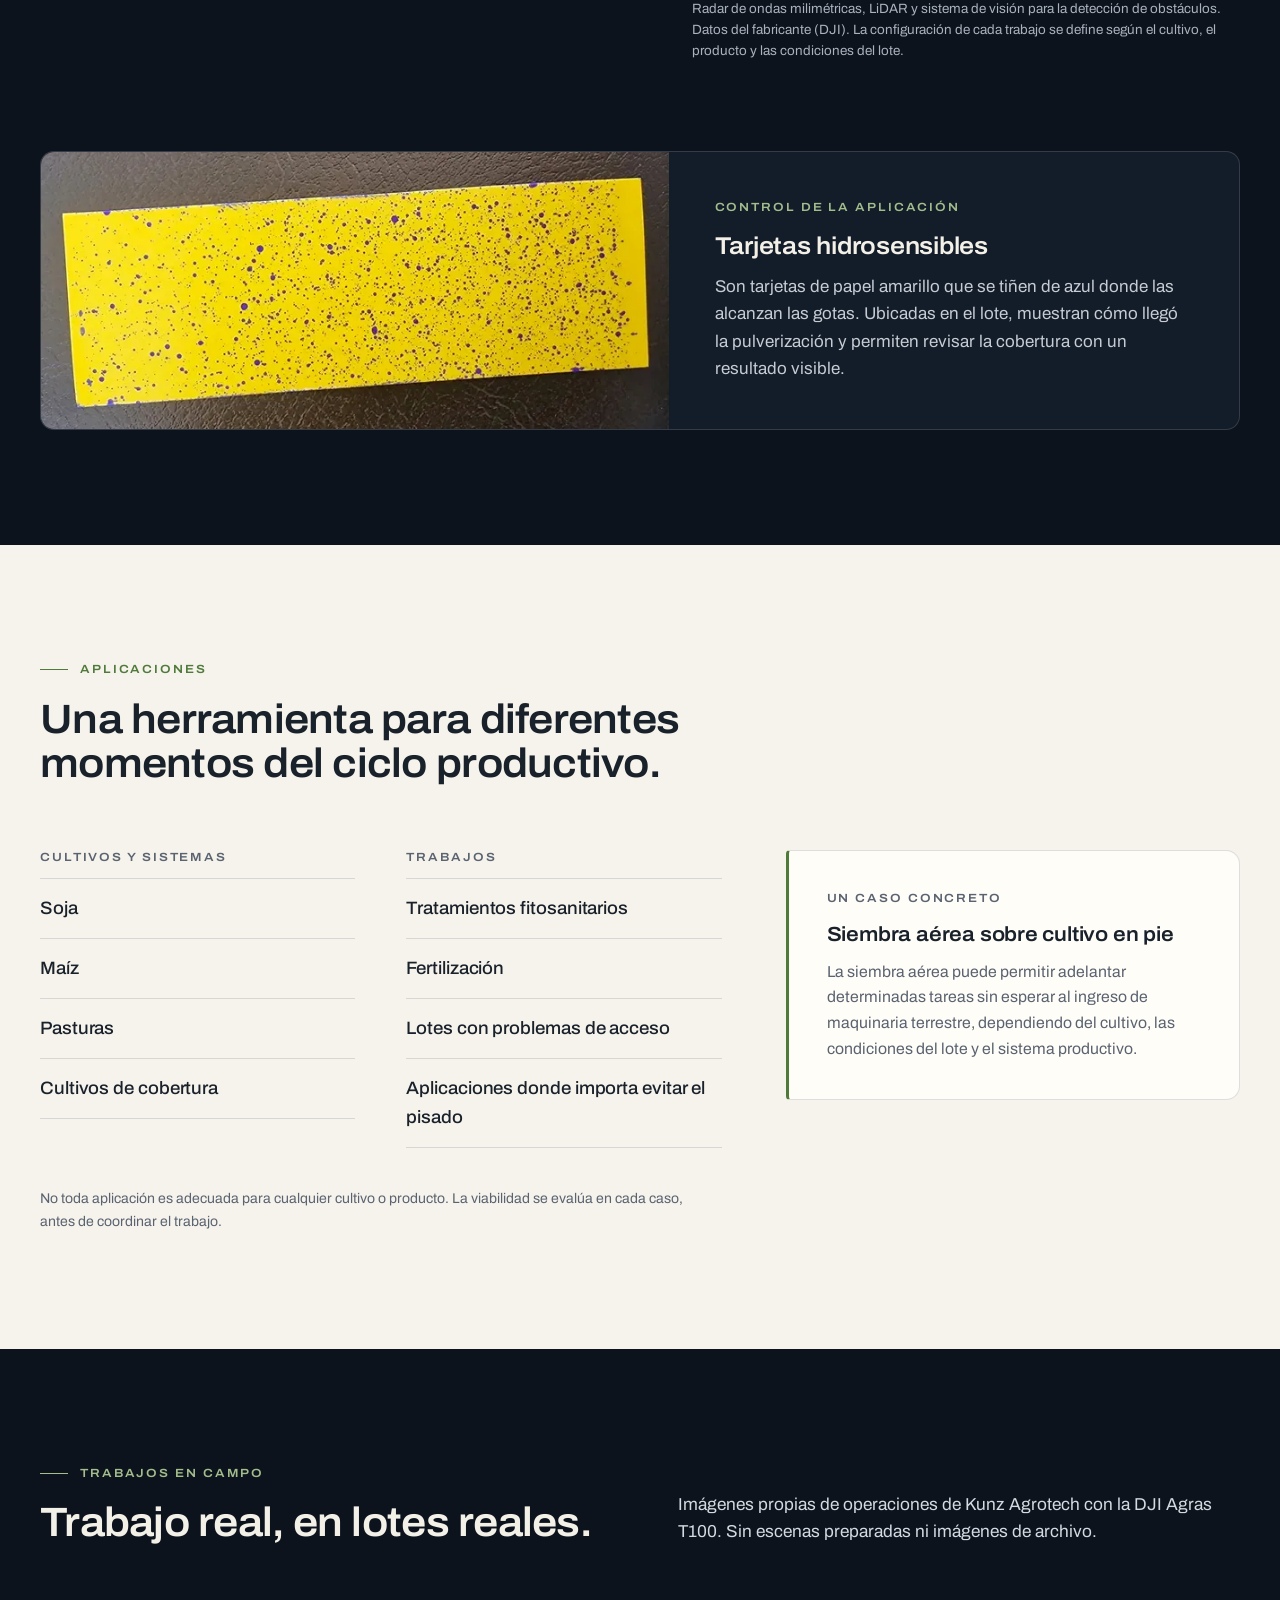
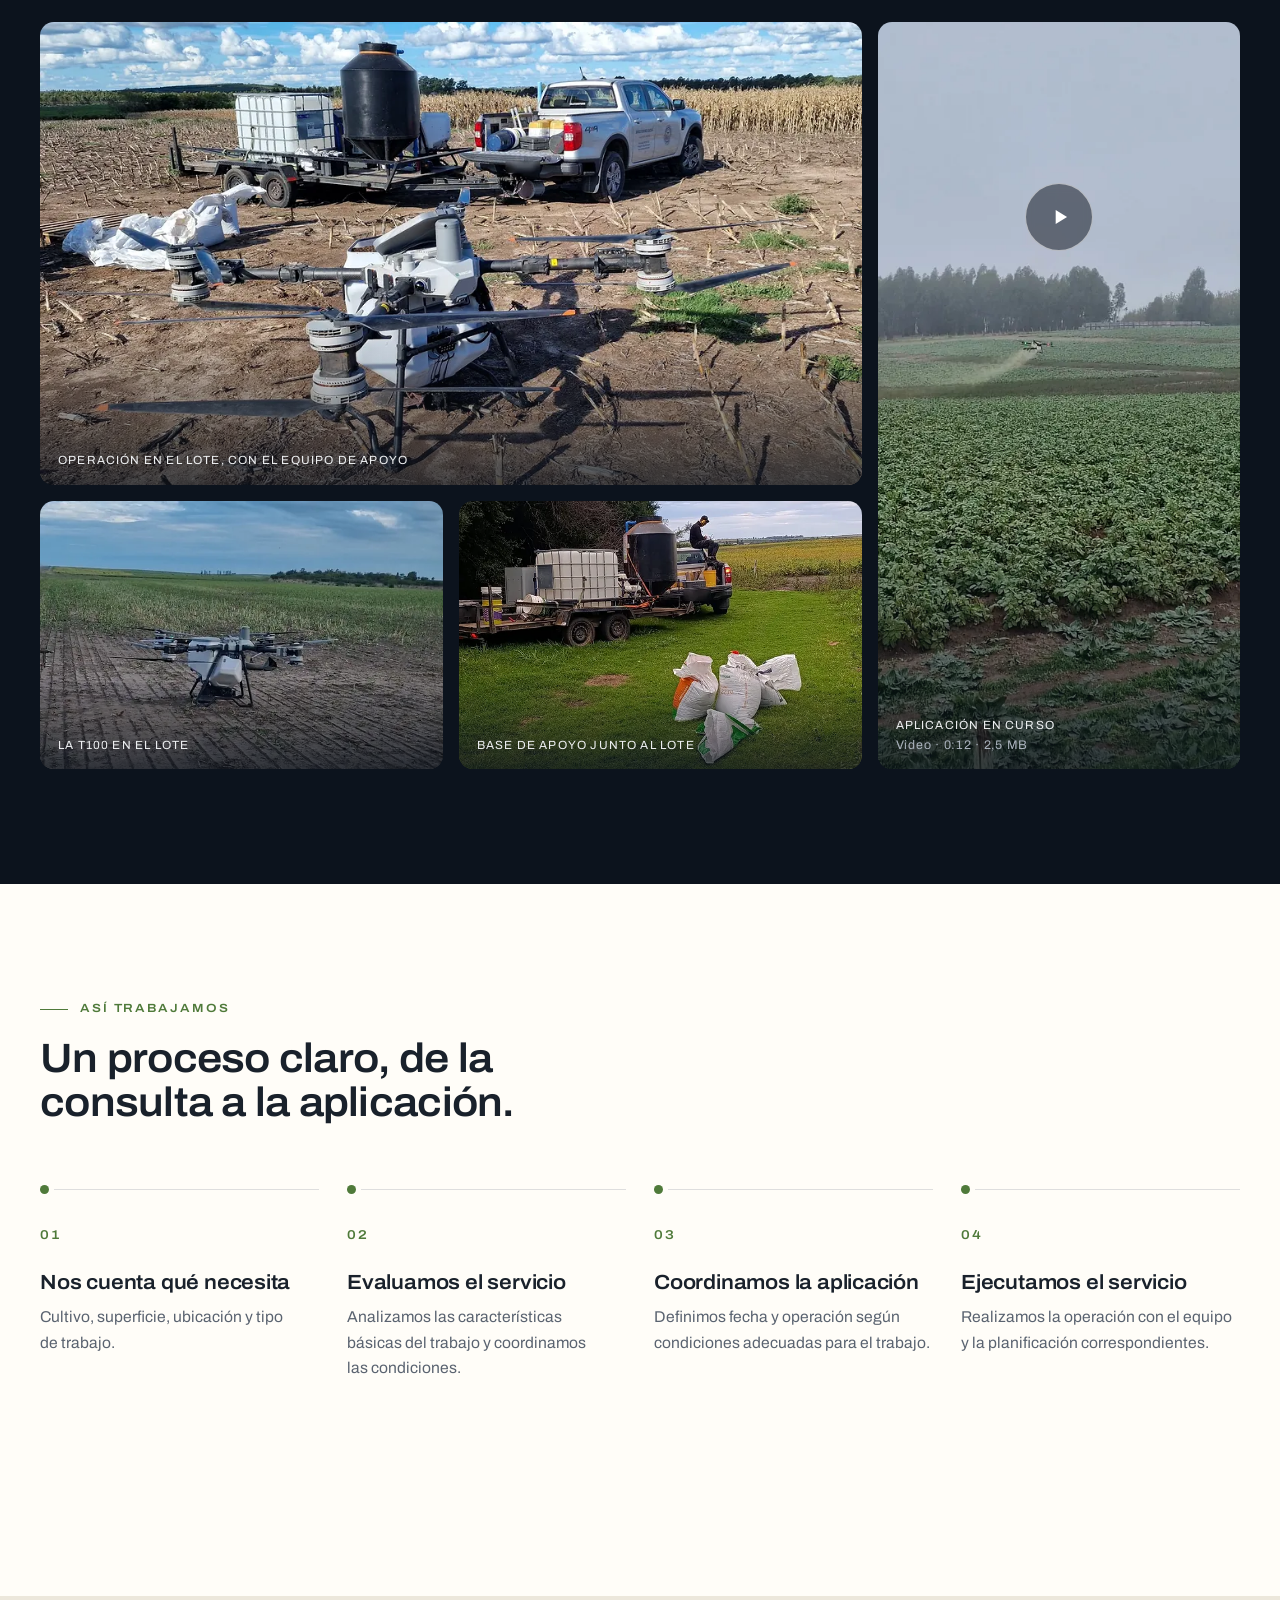
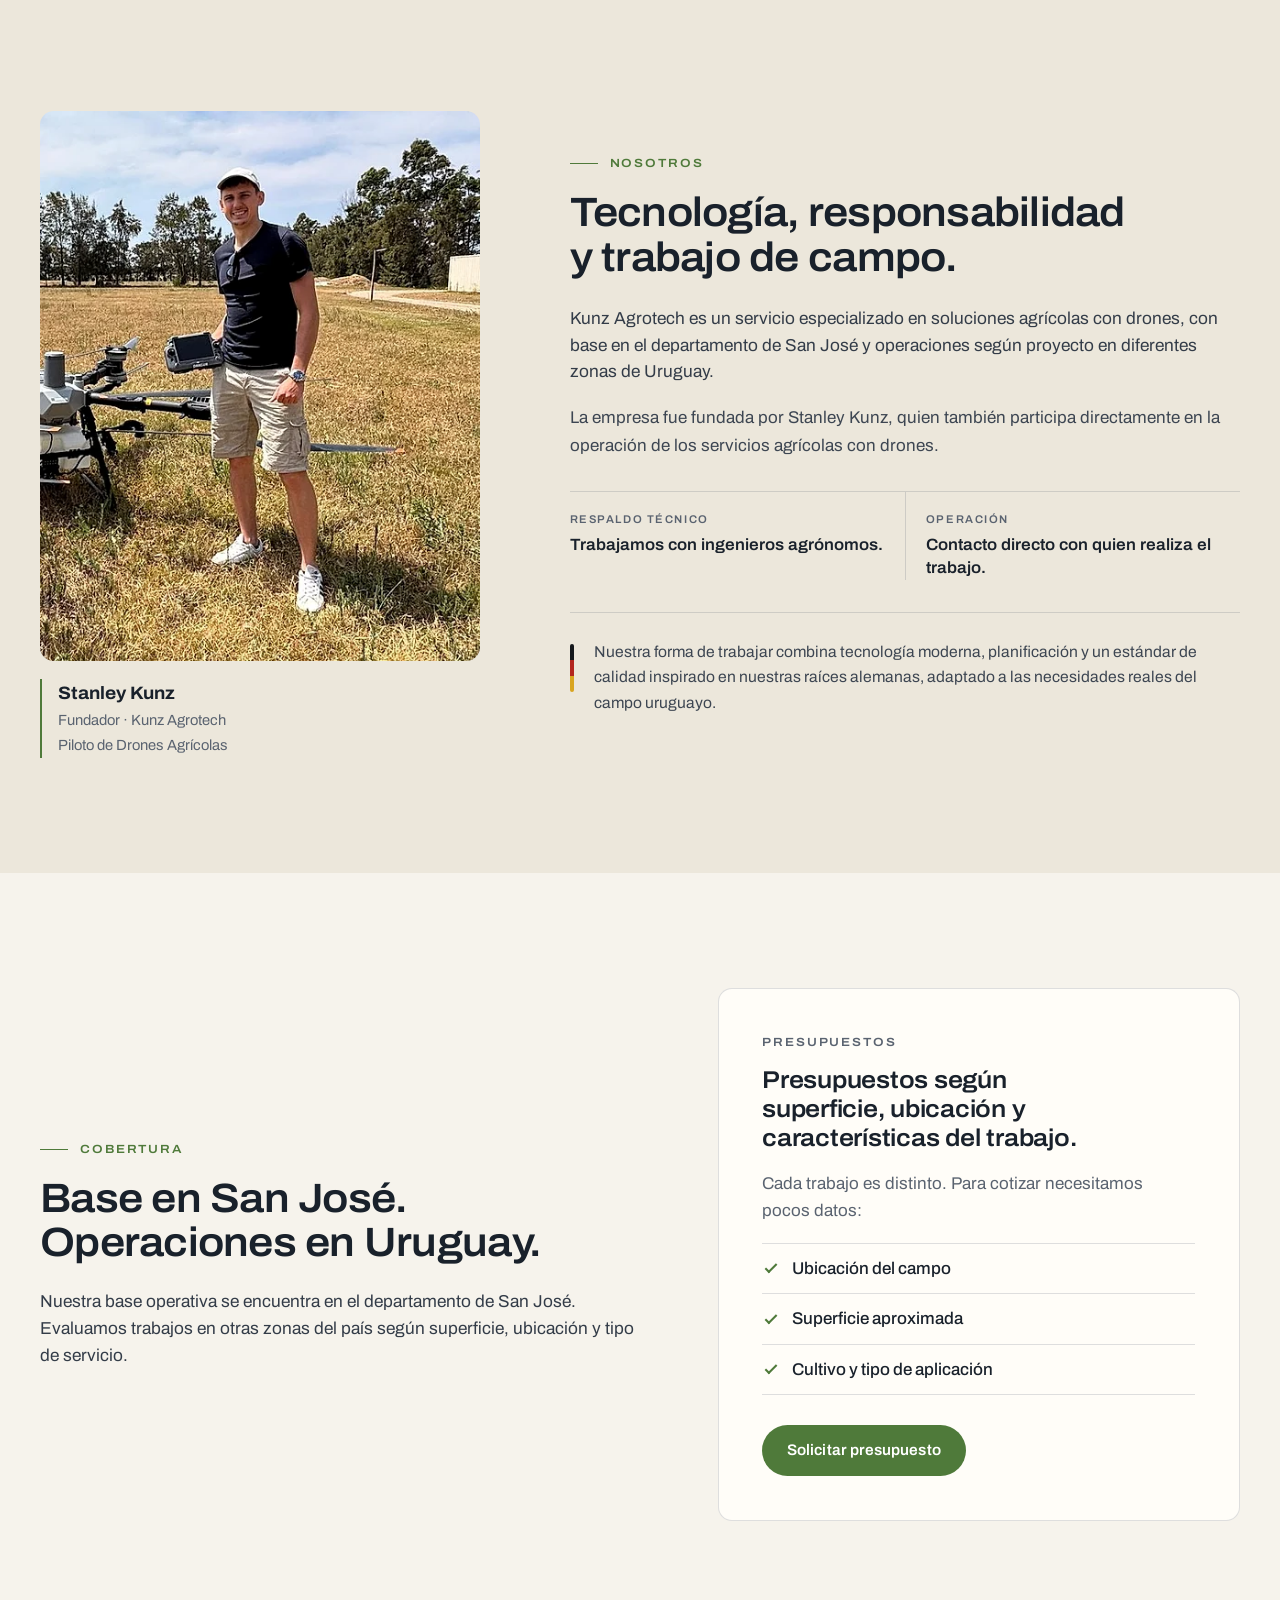
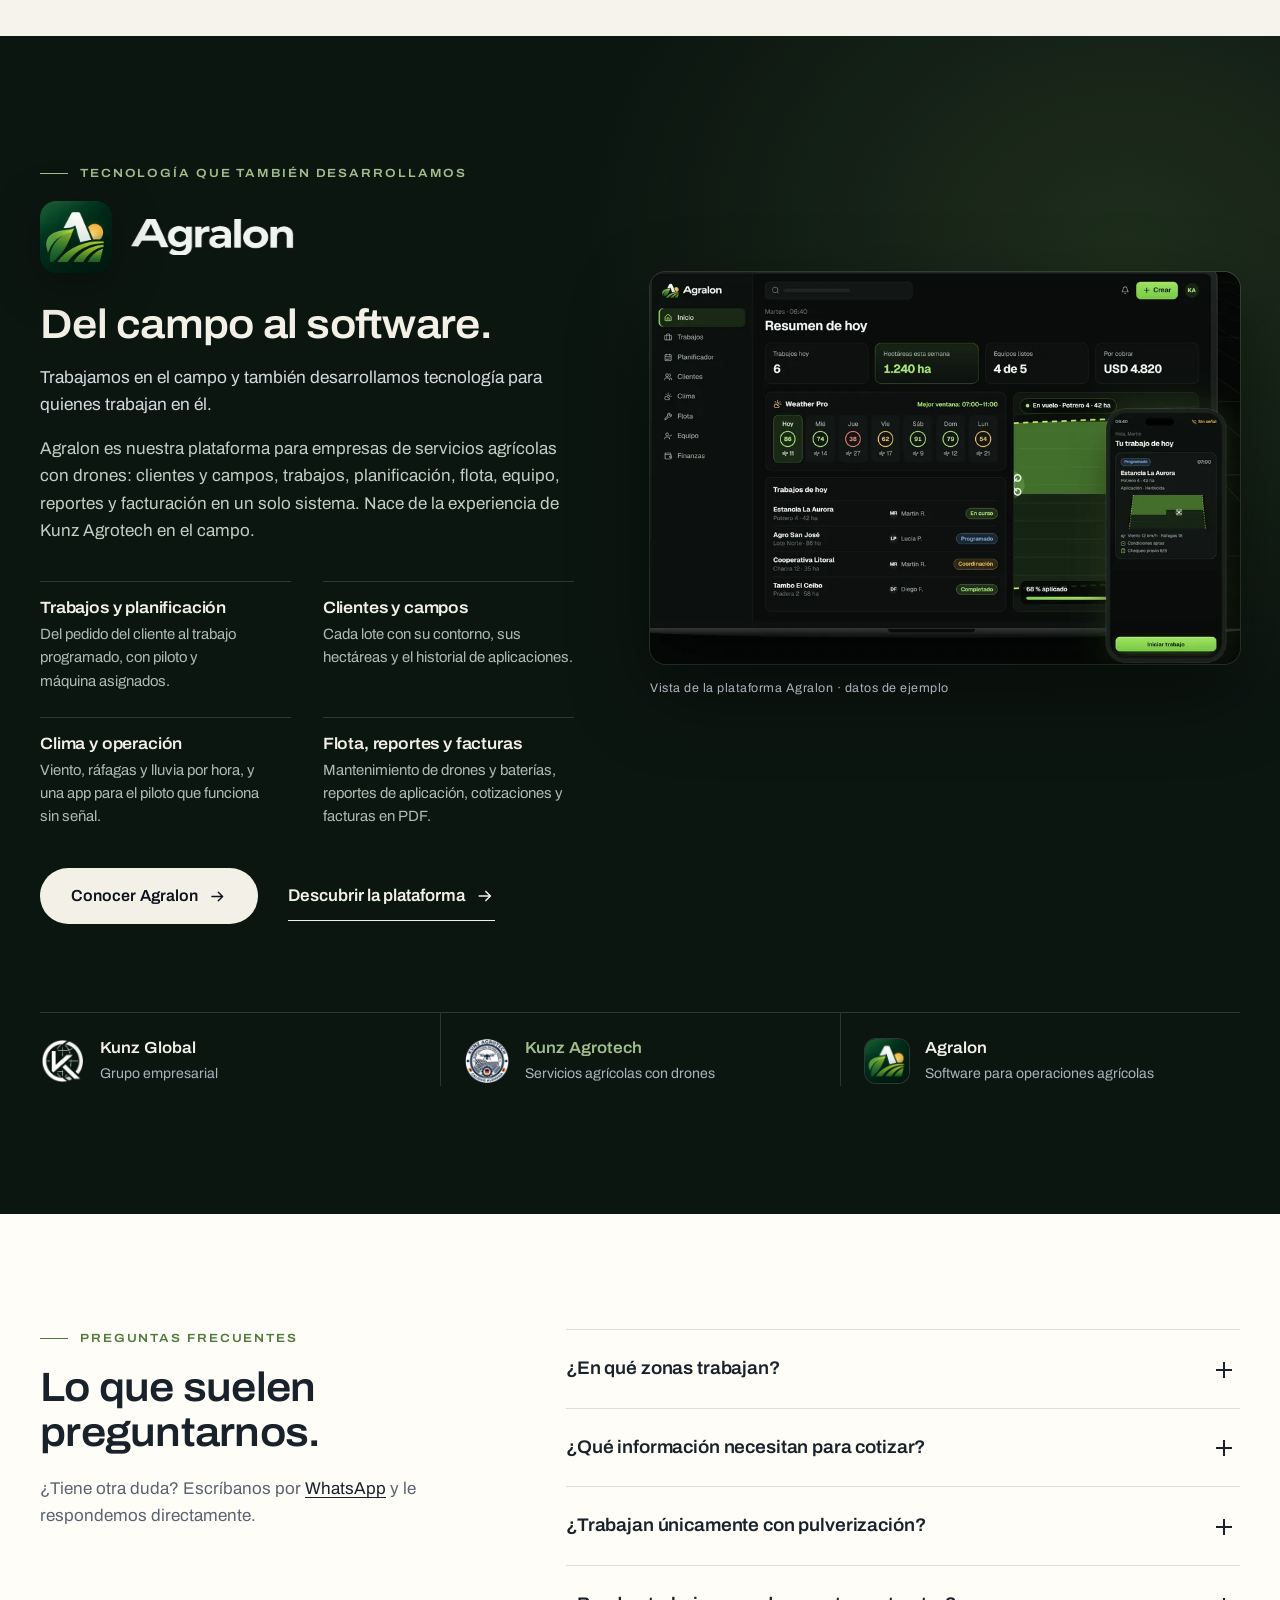
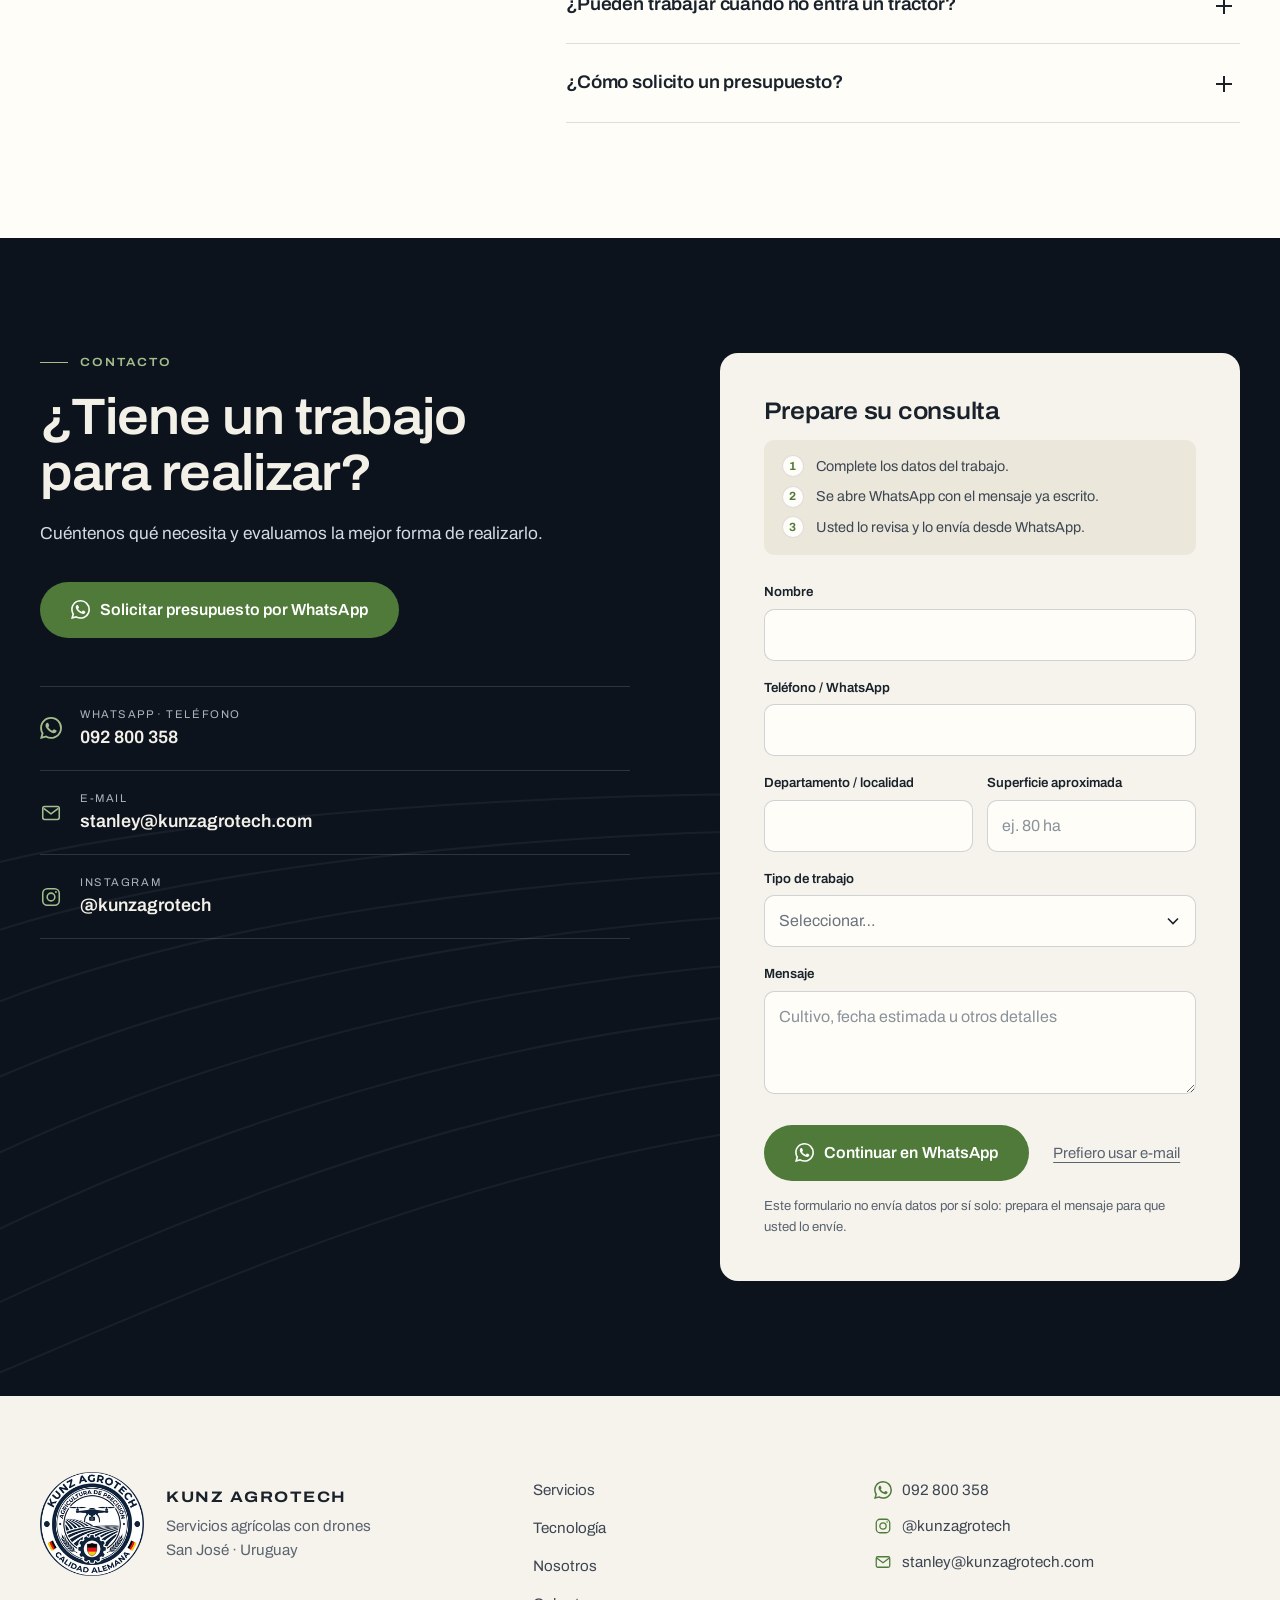
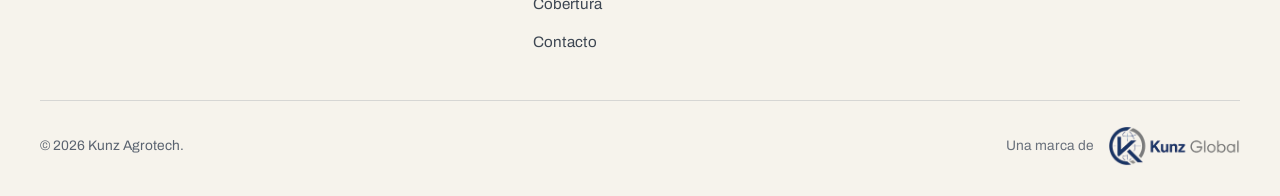
==== commit 01f38e80: "Revert the Paco integration (the character will be rebuilt from the new BASE PACO reference; the rev" ====
--- a/index.html
+++ b/index.html
@@ -536,13 +536,6 @@
             <li><svg aria-hidden="true"><use href="#i-mail"/></svg><div><span>E-mail</span><a href="mailto:stanley@kunzagrotech.com">stanley@kunzagrotech.com</a></div></li>
             <li><svg aria-hidden="true"><use href="#i-ig"/></svg><div><span>Instagram</span><a href="https://instagram.com/kunzagrotech" target="_blank" rel="noopener">@kunzagrotech</a></div></li>
           </ul>
-          <!-- Paco, el personaje del grupo Kunz: 3D con control de dron en escritorio (assets/paco, se carga solo al llegar aquí), imagen fija en el móvil -->
-          <figure class="contact__paco reveal">
-            <paco-3d src="assets/paco/paco-base.glb" poster="assets/paco/paco-kunz-agrotech.webp" props="controller,drone" accent="#4f7a3a" look="cursor" mobile="poster" wave="" alt="Paco, el personaje del grupo Kunz, con el control remoto de un dron agrícola">
-              <img src="assets/paco/paco-kunz-agrotech.webp" width="800" height="800" loading="lazy" decoding="async" alt="Paco, el personaje del grupo Kunz, con el control remoto de un dron agrícola">
-            </paco-3d>
-            <figcaption>Paco, el personaje de Kunz Global. También lo va a encontrar en Agralon, el software del grupo para operadores de drones.</figcaption>
-          </figure>
         </div>
 
         <div class="form-card reveal">
--- a/assets/css/site.css
+++ b/assets/css/site.css
@@ -536,11 +536,3 @@
   .header, .wa-float, .burger { display: none; }
   .js .reveal { opacity: 1; transform: none; }
 }
-
-/* ---------- Paco (personaje del grupo Kunz) en el contacto ---------- */
-.contact__paco { position: relative; max-width: 380px; margin: 40px 0 0; }
-.contact__paco::before { content: ""; position: absolute; inset: 12% 6% 4%; border-radius: 50%; background: radial-gradient(closest-side, rgba(79, 122, 58, 0.22), rgba(79, 122, 58, 0)); pointer-events: none; }
-paco-3d { position: relative; display: block; width: 100%; aspect-ratio: 1 / 1; }
-paco-3d > img { display: block; width: 100%; height: 100%; object-fit: contain; object-position: center bottom; }
-.contact__paco figcaption { margin-top: 10px; font-size: 0.86rem; line-height: 1.5; color: var(--on-dark-muted); }
-@media (max-width: 900px) { .contact__paco { max-width: 240px; margin-top: 32px; } }
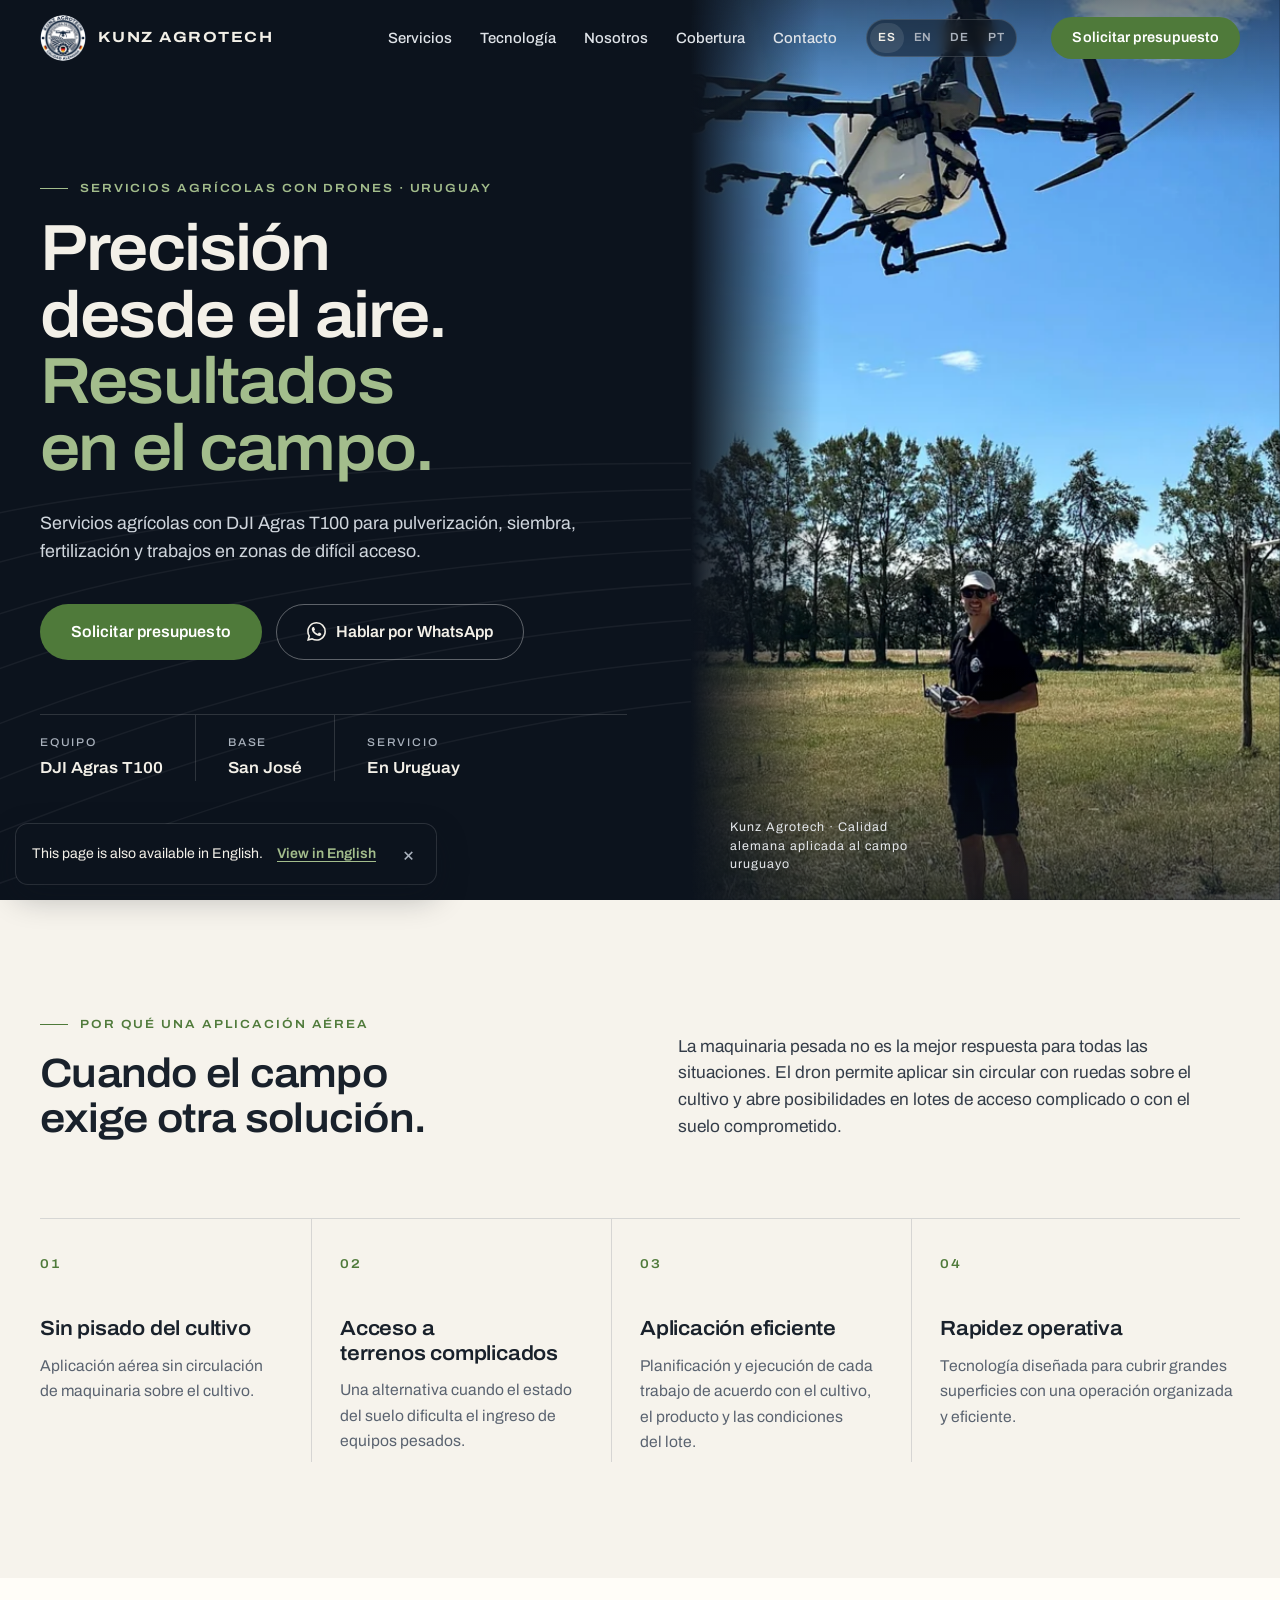
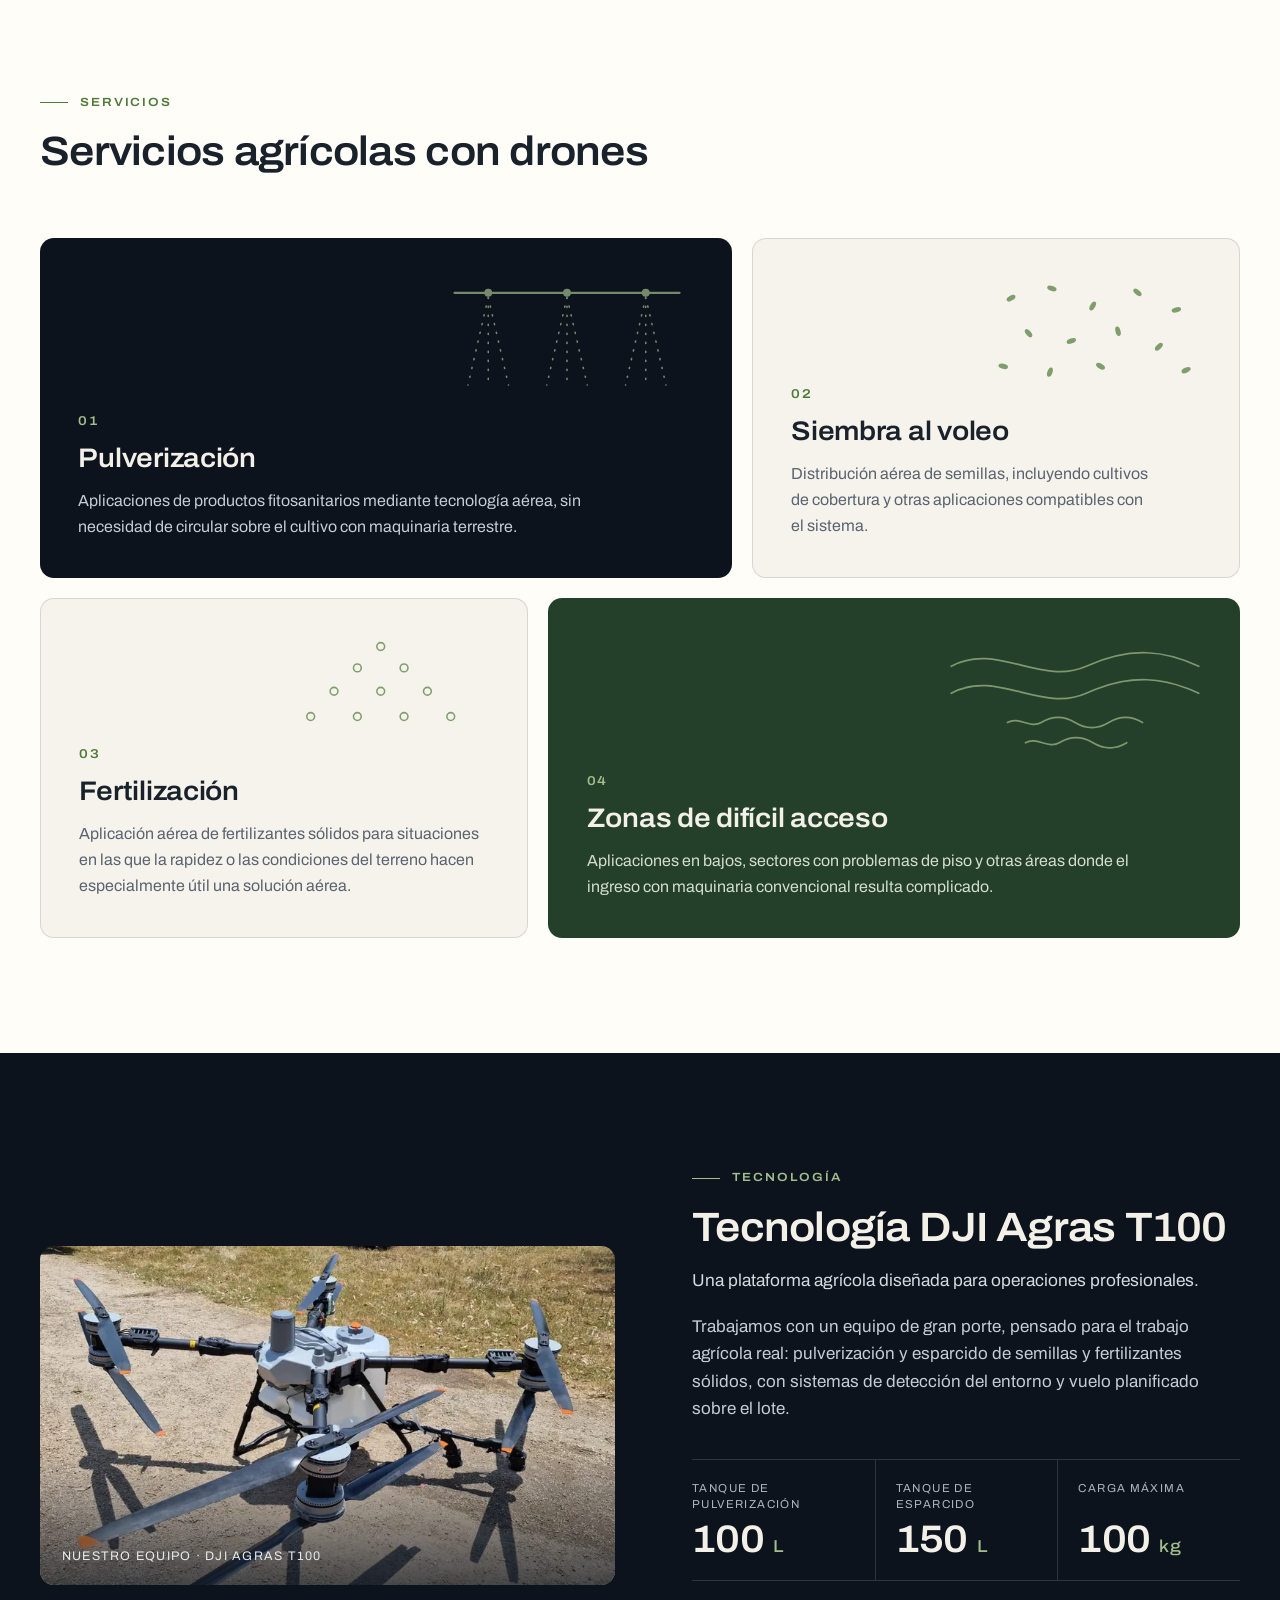
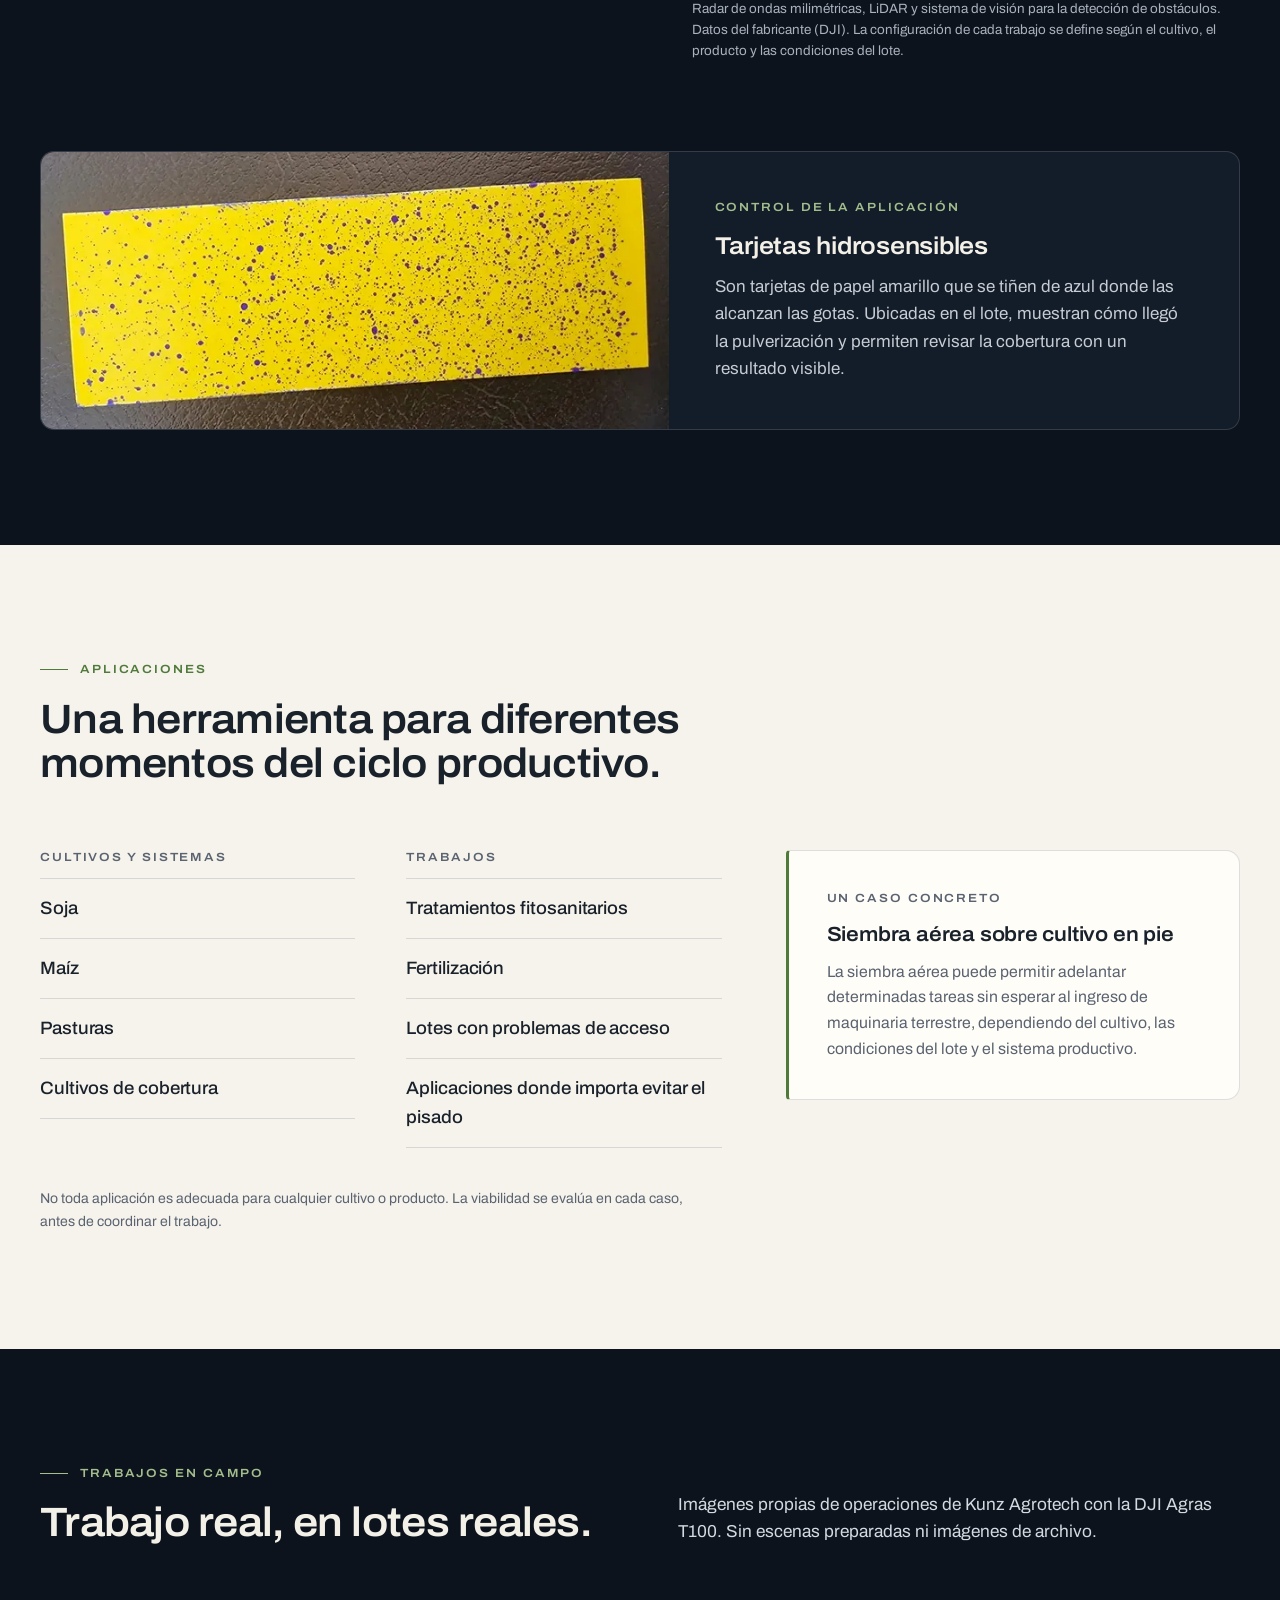
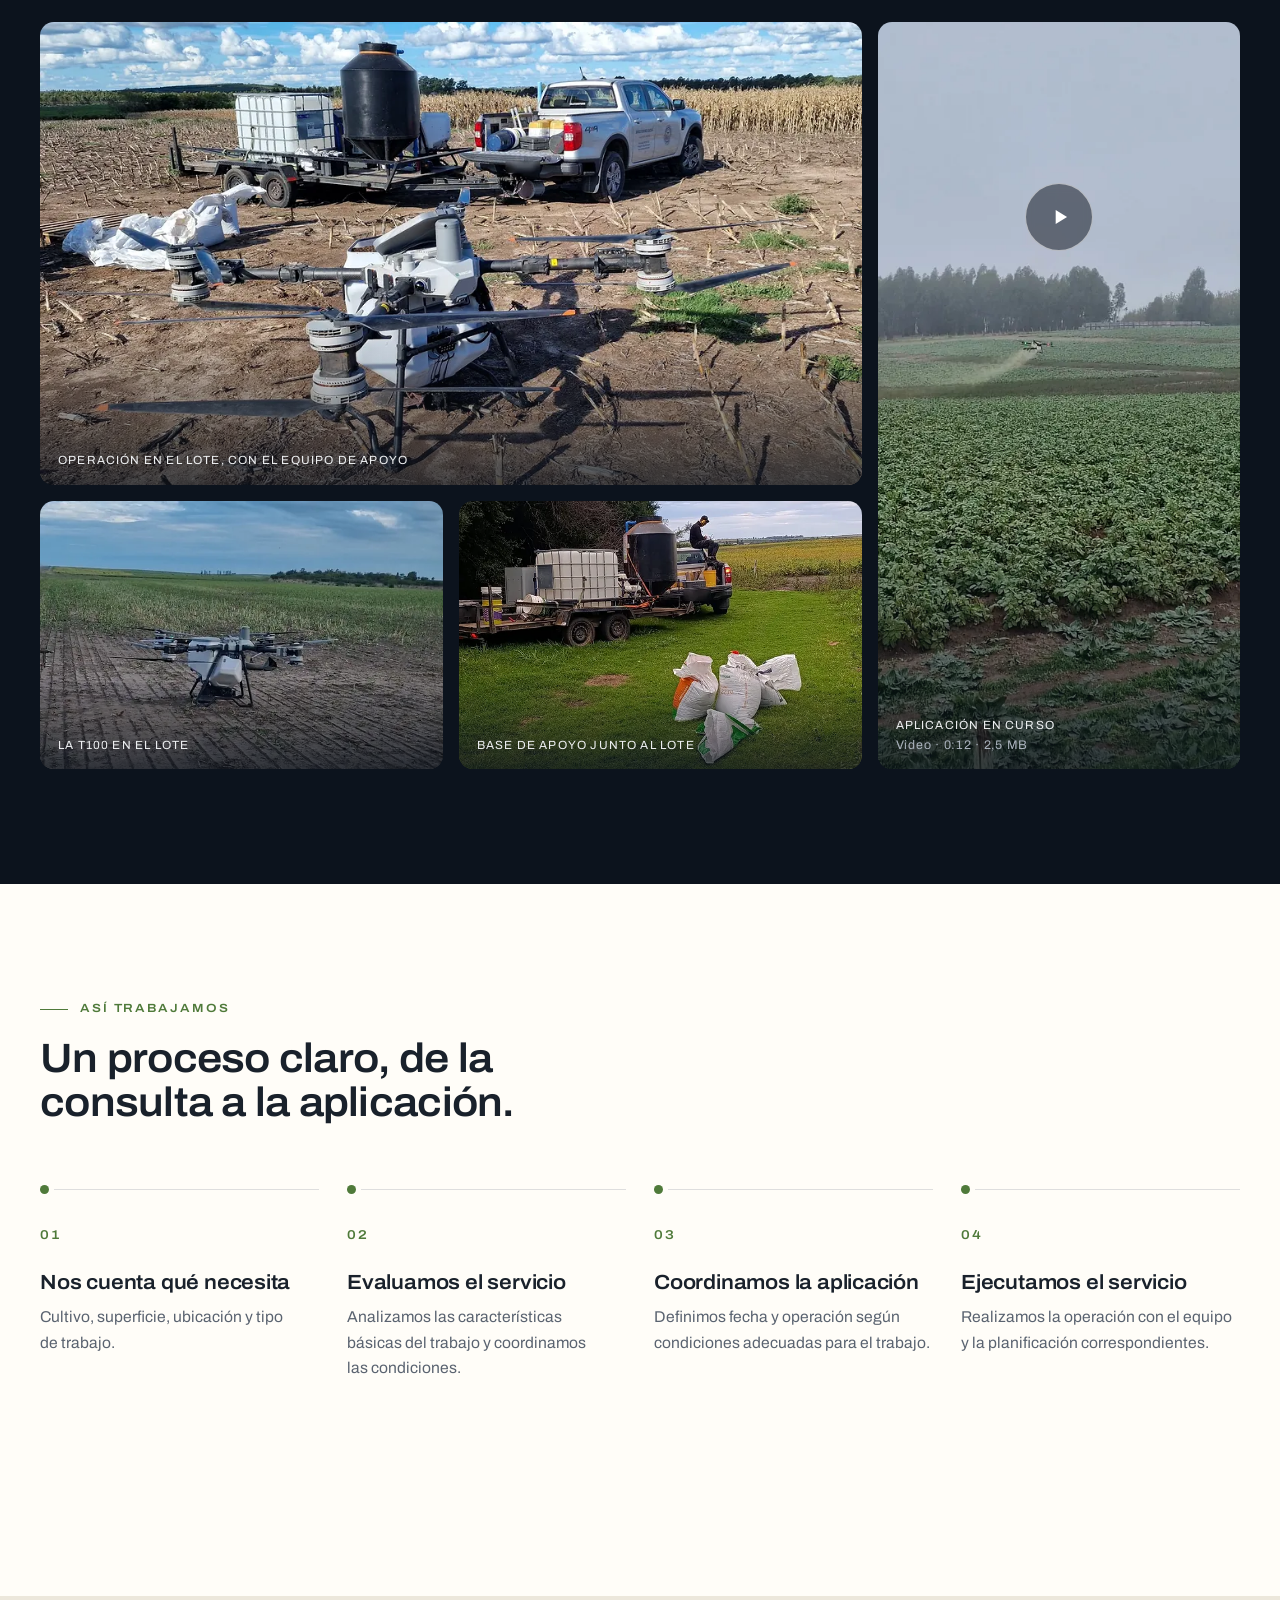
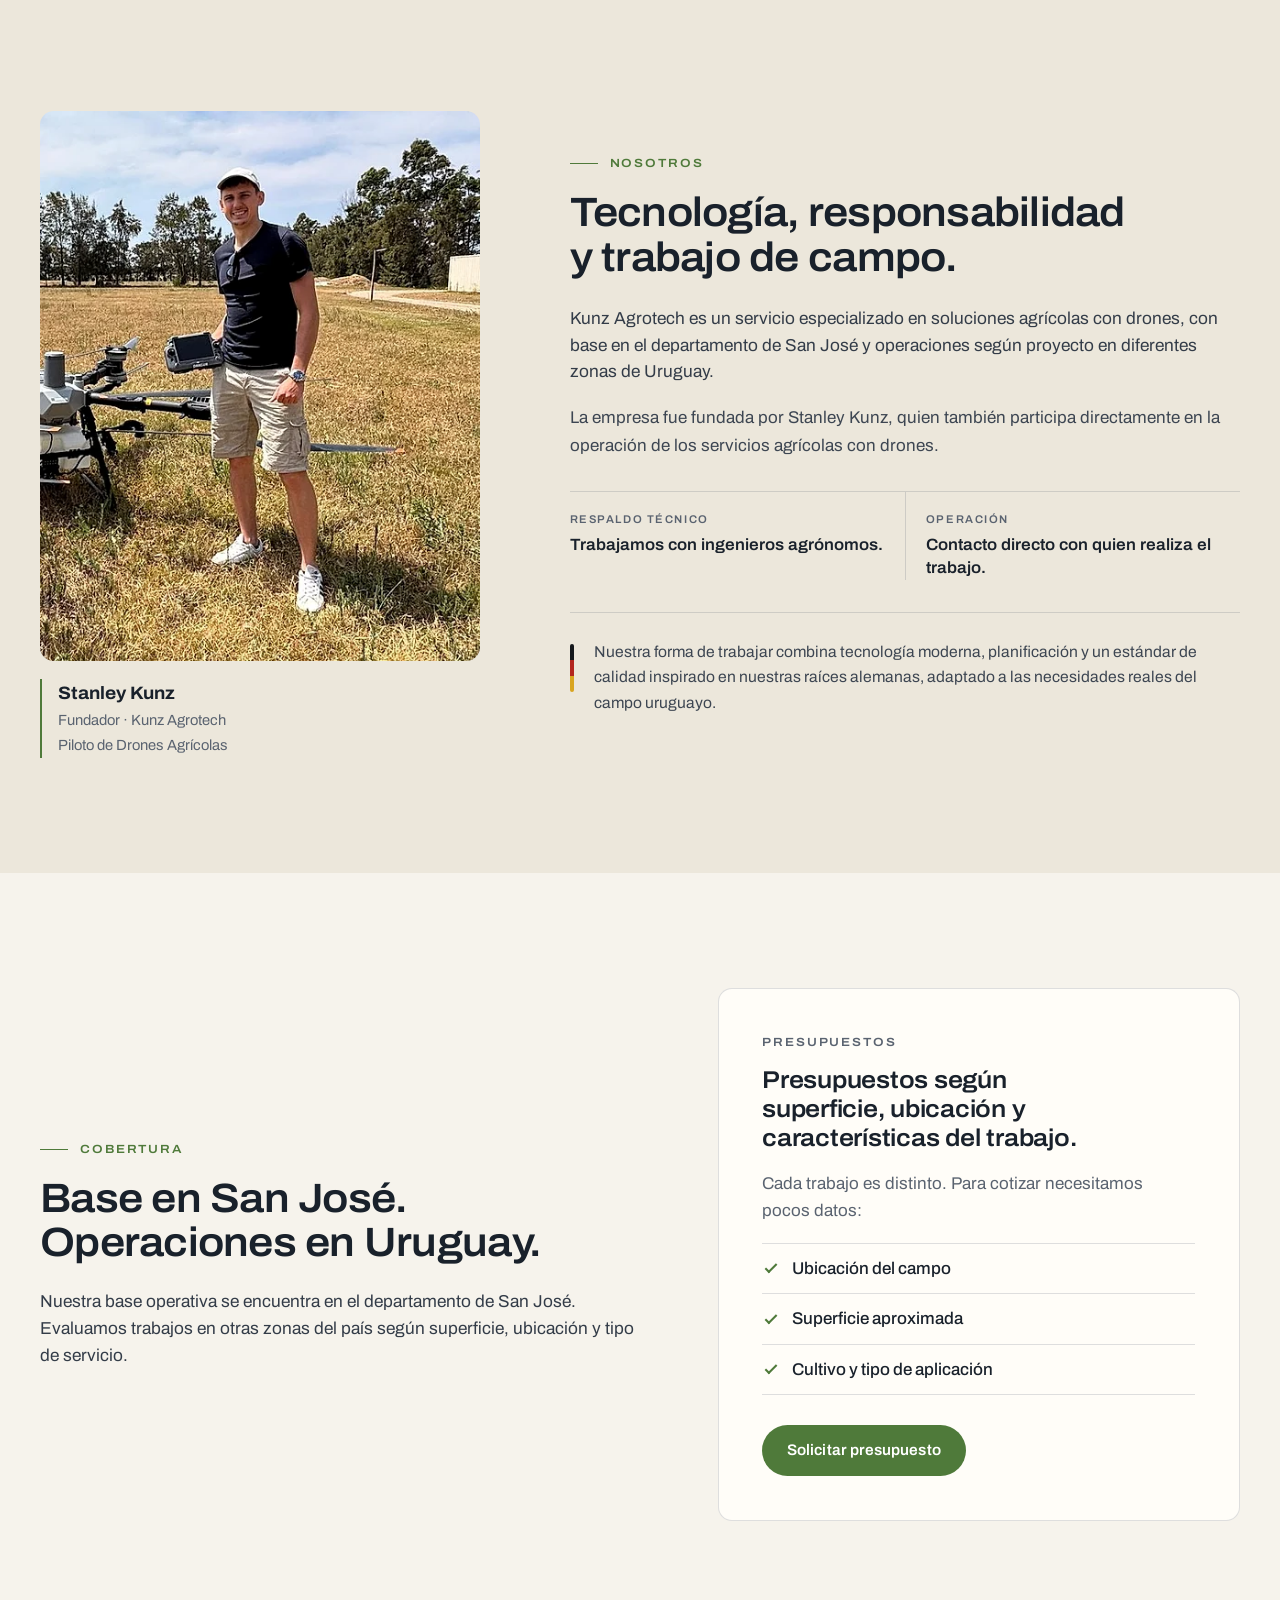
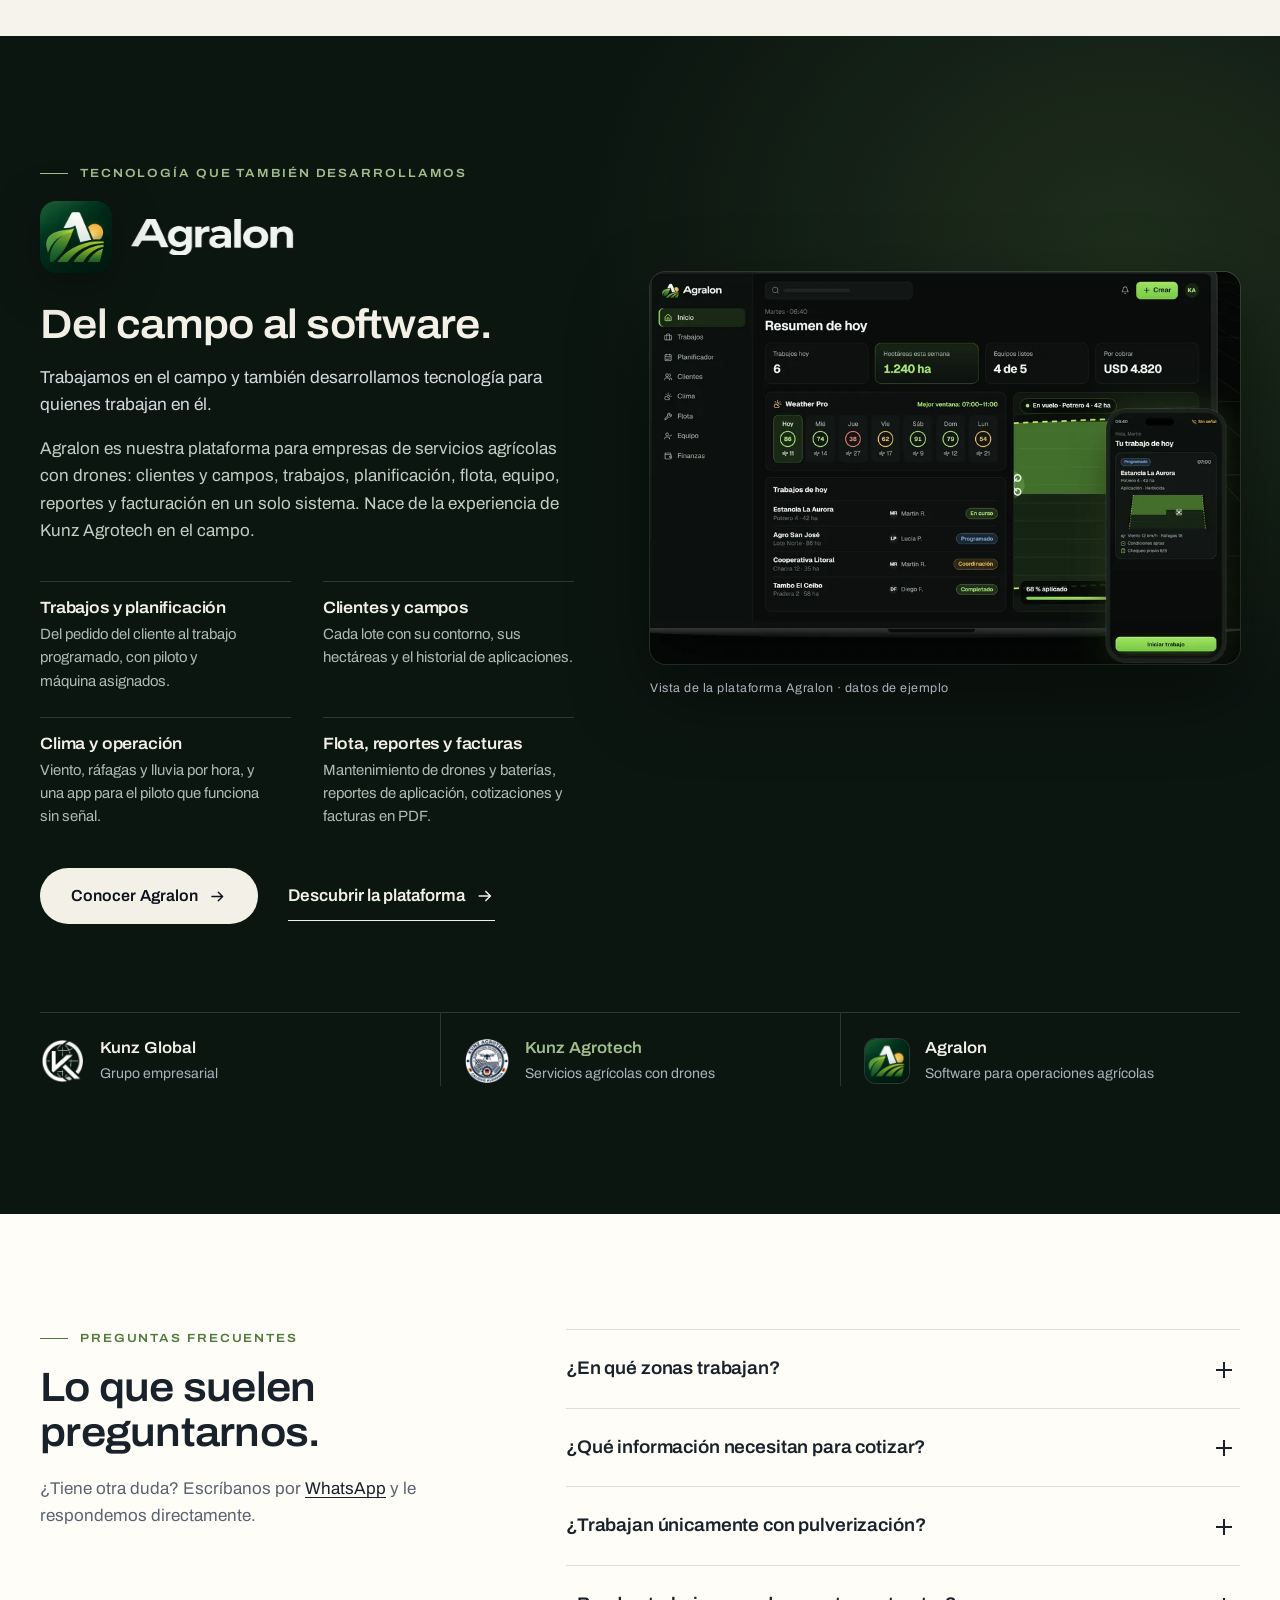
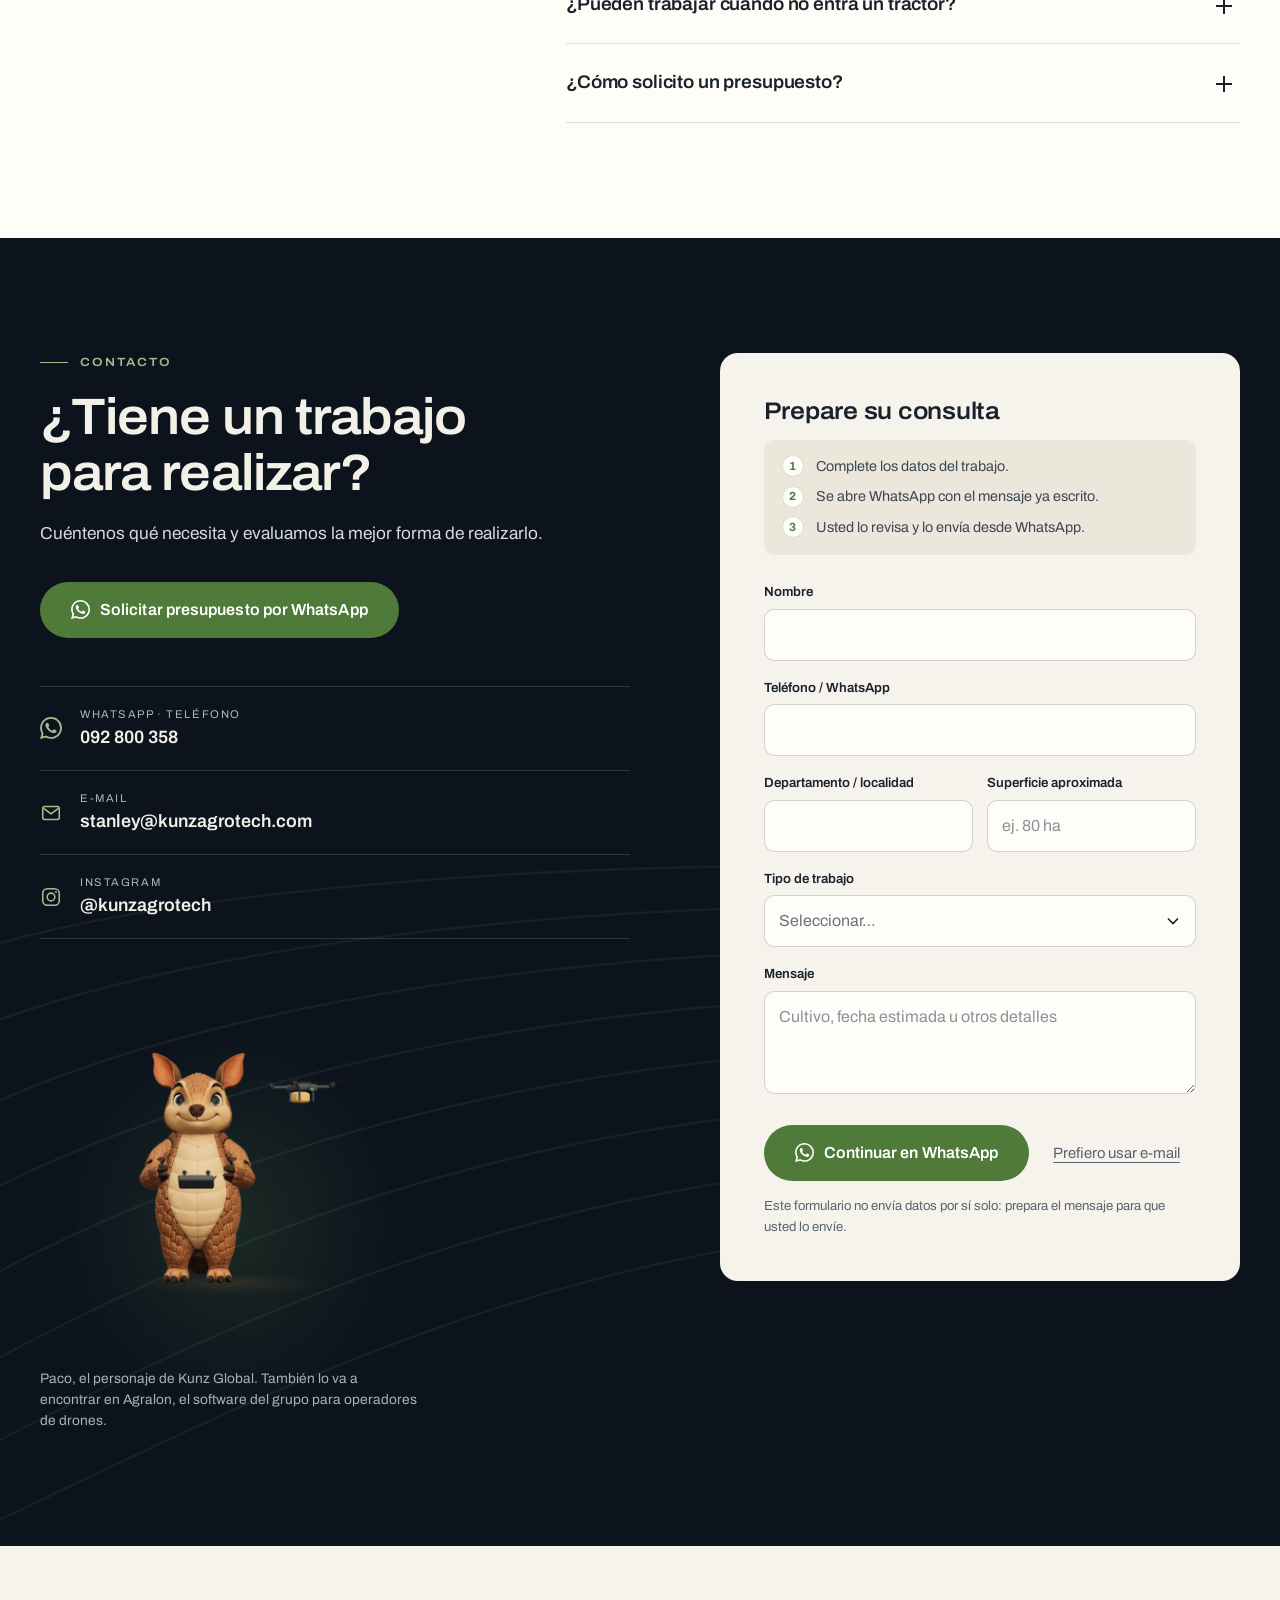
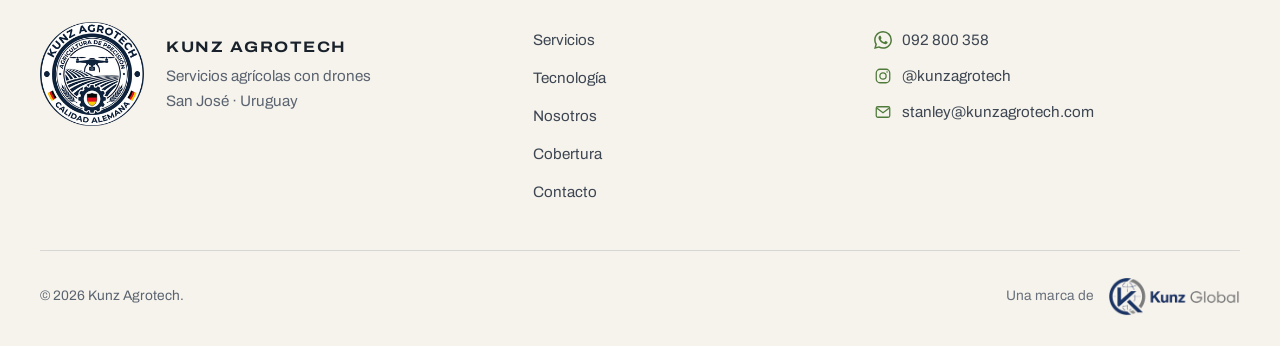
==== commit 69df1473: "Paco v2: el personaje del grupo Kunz a partir de la nueva referencia BASE PACO (modelo 3D nuevo con " ====
--- a/index.html
+++ b/index.html
@@ -536,6 +536,13 @@
             <li><svg aria-hidden="true"><use href="#i-mail"/></svg><div><span>E-mail</span><a href="mailto:stanley@kunzagrotech.com">stanley@kunzagrotech.com</a></div></li>
             <li><svg aria-hidden="true"><use href="#i-ig"/></svg><div><span>Instagram</span><a href="https://instagram.com/kunzagrotech" target="_blank" rel="noopener">@kunzagrotech</a></div></li>
           </ul>
+          <!-- Paco, el personaje del grupo Kunz: 3D con control de dron en escritorio (assets/paco, se carga solo al llegar aquí), imagen fija en el móvil -->
+          <figure class="contact__paco reveal">
+            <paco-3d src="assets/paco/paco-kunz-agrotech.glb" poster="assets/paco/paco-kunz-agrotech.webp" camera="wide" look="cursor" mobile="poster" wave="" alt="Paco, el personaje del grupo Kunz, con el control remoto de un dron agrícola">
+              <img src="assets/paco/paco-kunz-agrotech.webp" width="800" height="800" loading="lazy" decoding="async" alt="Paco, el personaje del grupo Kunz, con el control remoto de un dron agrícola">
+            </paco-3d>
+            <figcaption>Paco, el personaje de Kunz Global. También lo va a encontrar en Agralon, el software del grupo para operadores de drones.</figcaption>
+          </figure>
         </div>
 
         <div class="form-card reveal">
--- a/assets/css/site.css
+++ b/assets/css/site.css
@@ -536,3 +536,11 @@
   .header, .wa-float, .burger { display: none; }
   .js .reveal { opacity: 1; transform: none; }
 }
+
+/* ---------- Paco (personaje del grupo Kunz) en el contacto ---------- */
+.contact__paco { position: relative; max-width: 380px; margin: 40px 0 0; }
+.contact__paco::before { content: ""; position: absolute; inset: 12% 6% 4%; border-radius: 50%; background: radial-gradient(closest-side, rgba(79, 122, 58, 0.22), rgba(79, 122, 58, 0)); pointer-events: none; }
+paco-3d { position: relative; display: block; width: 100%; aspect-ratio: 1 / 1; }
+paco-3d > img { display: block; width: 100%; height: 100%; object-fit: contain; object-position: center bottom; }
+.contact__paco figcaption { margin-top: 10px; font-size: 0.86rem; line-height: 1.5; color: var(--on-dark-muted); }
+@media (max-width: 900px) { .contact__paco { max-width: 240px; margin-top: 32px; } }
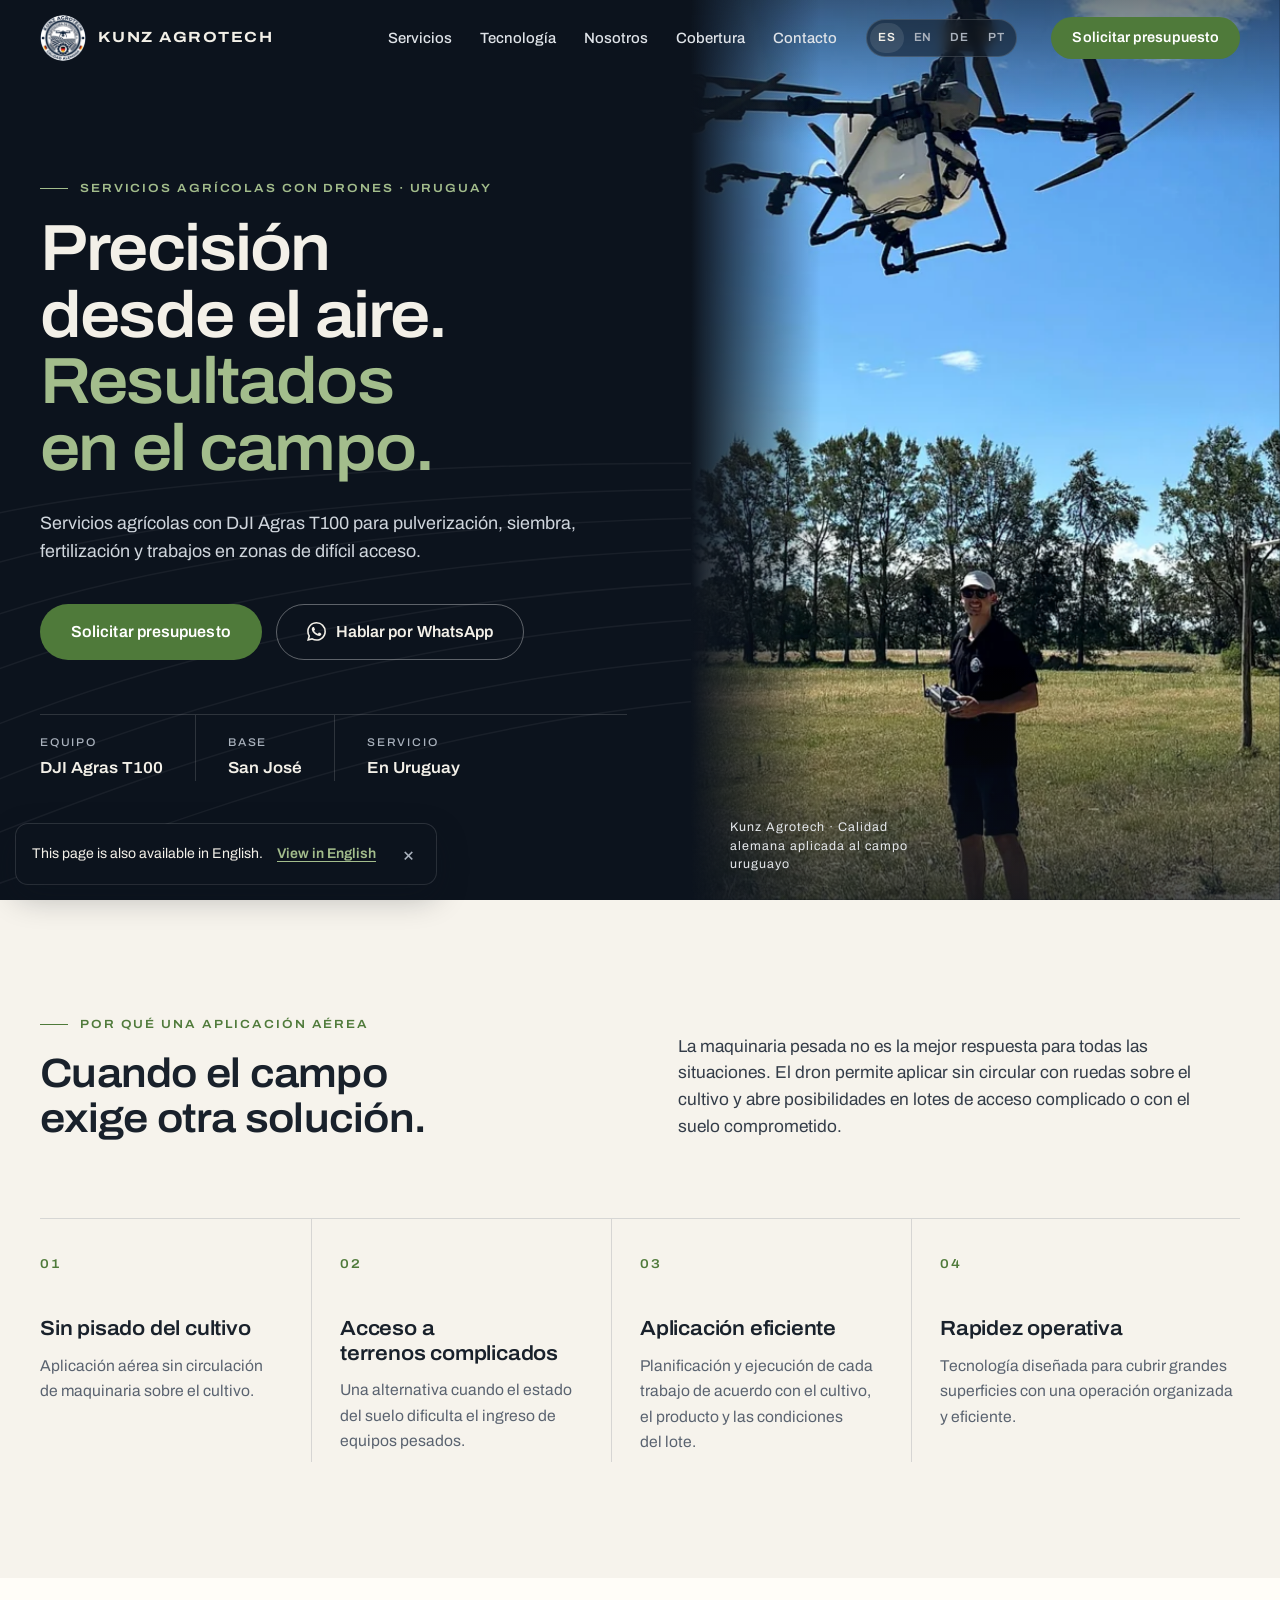
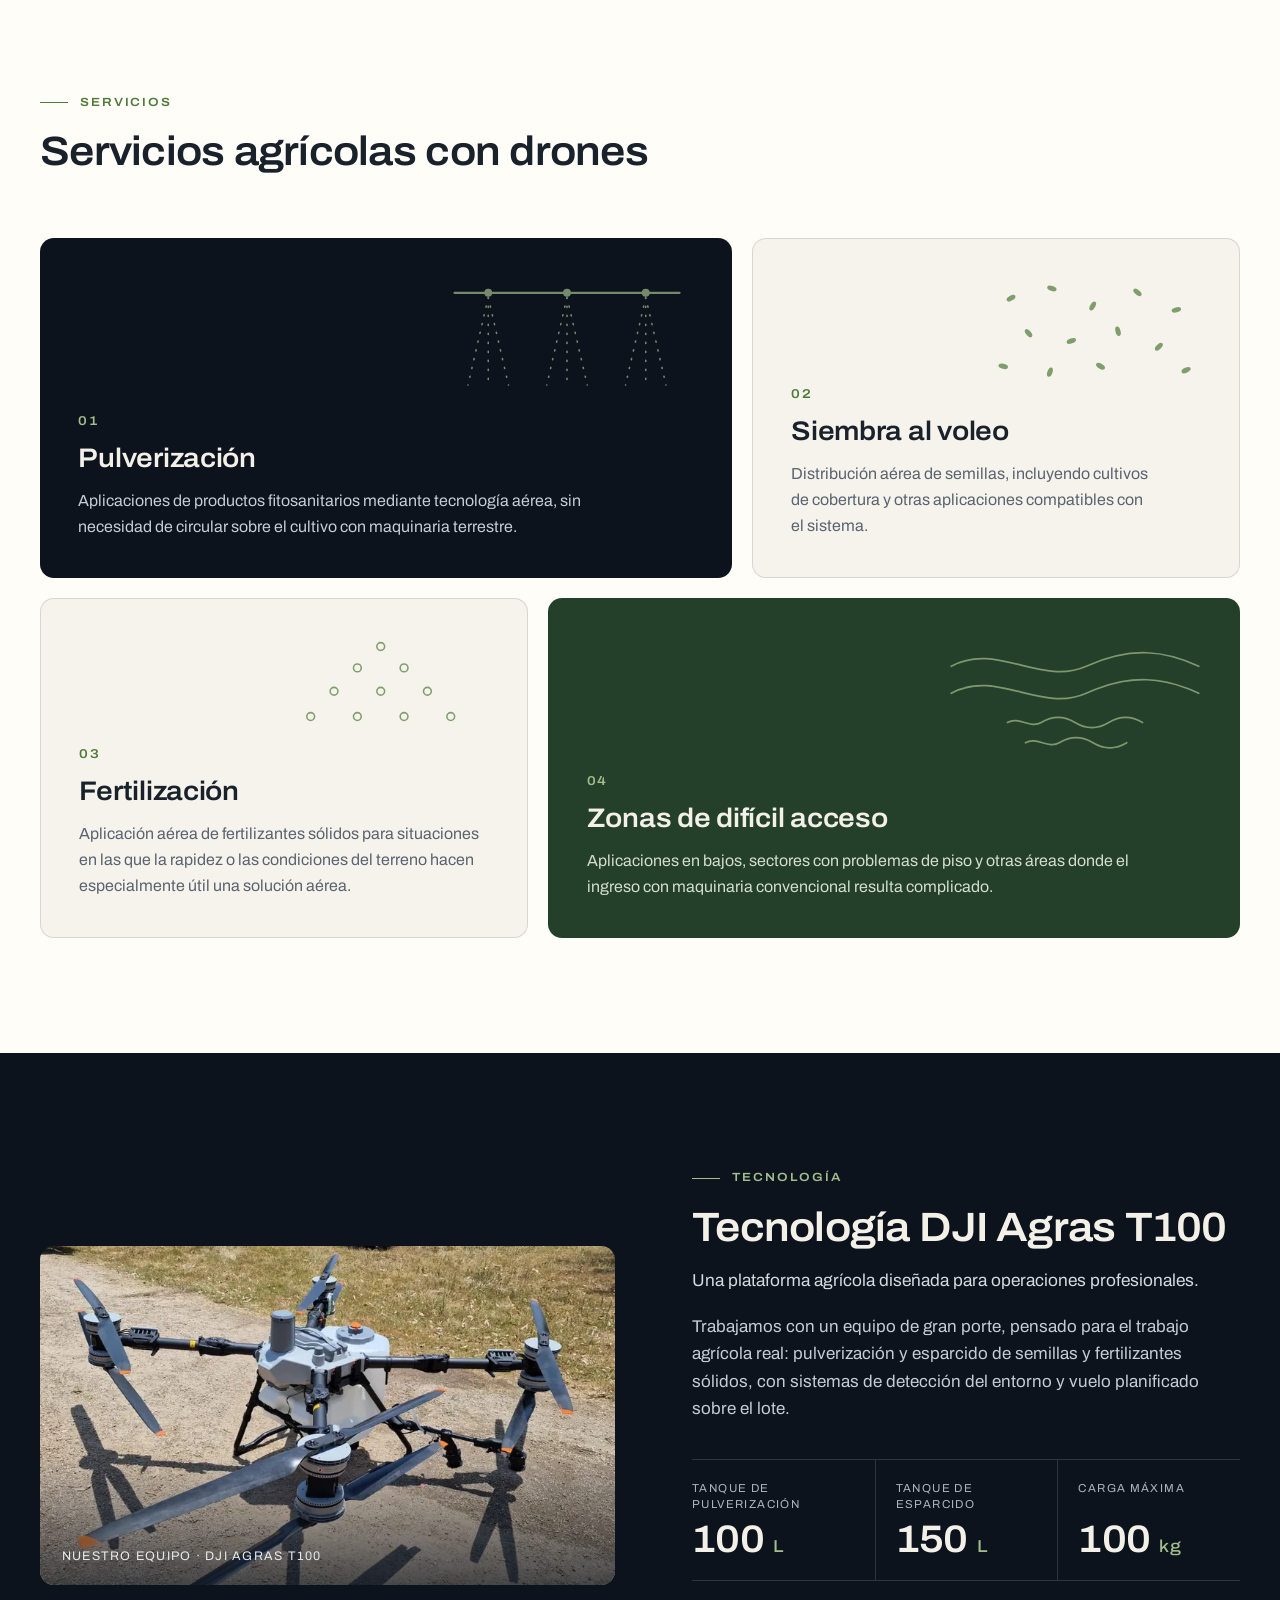
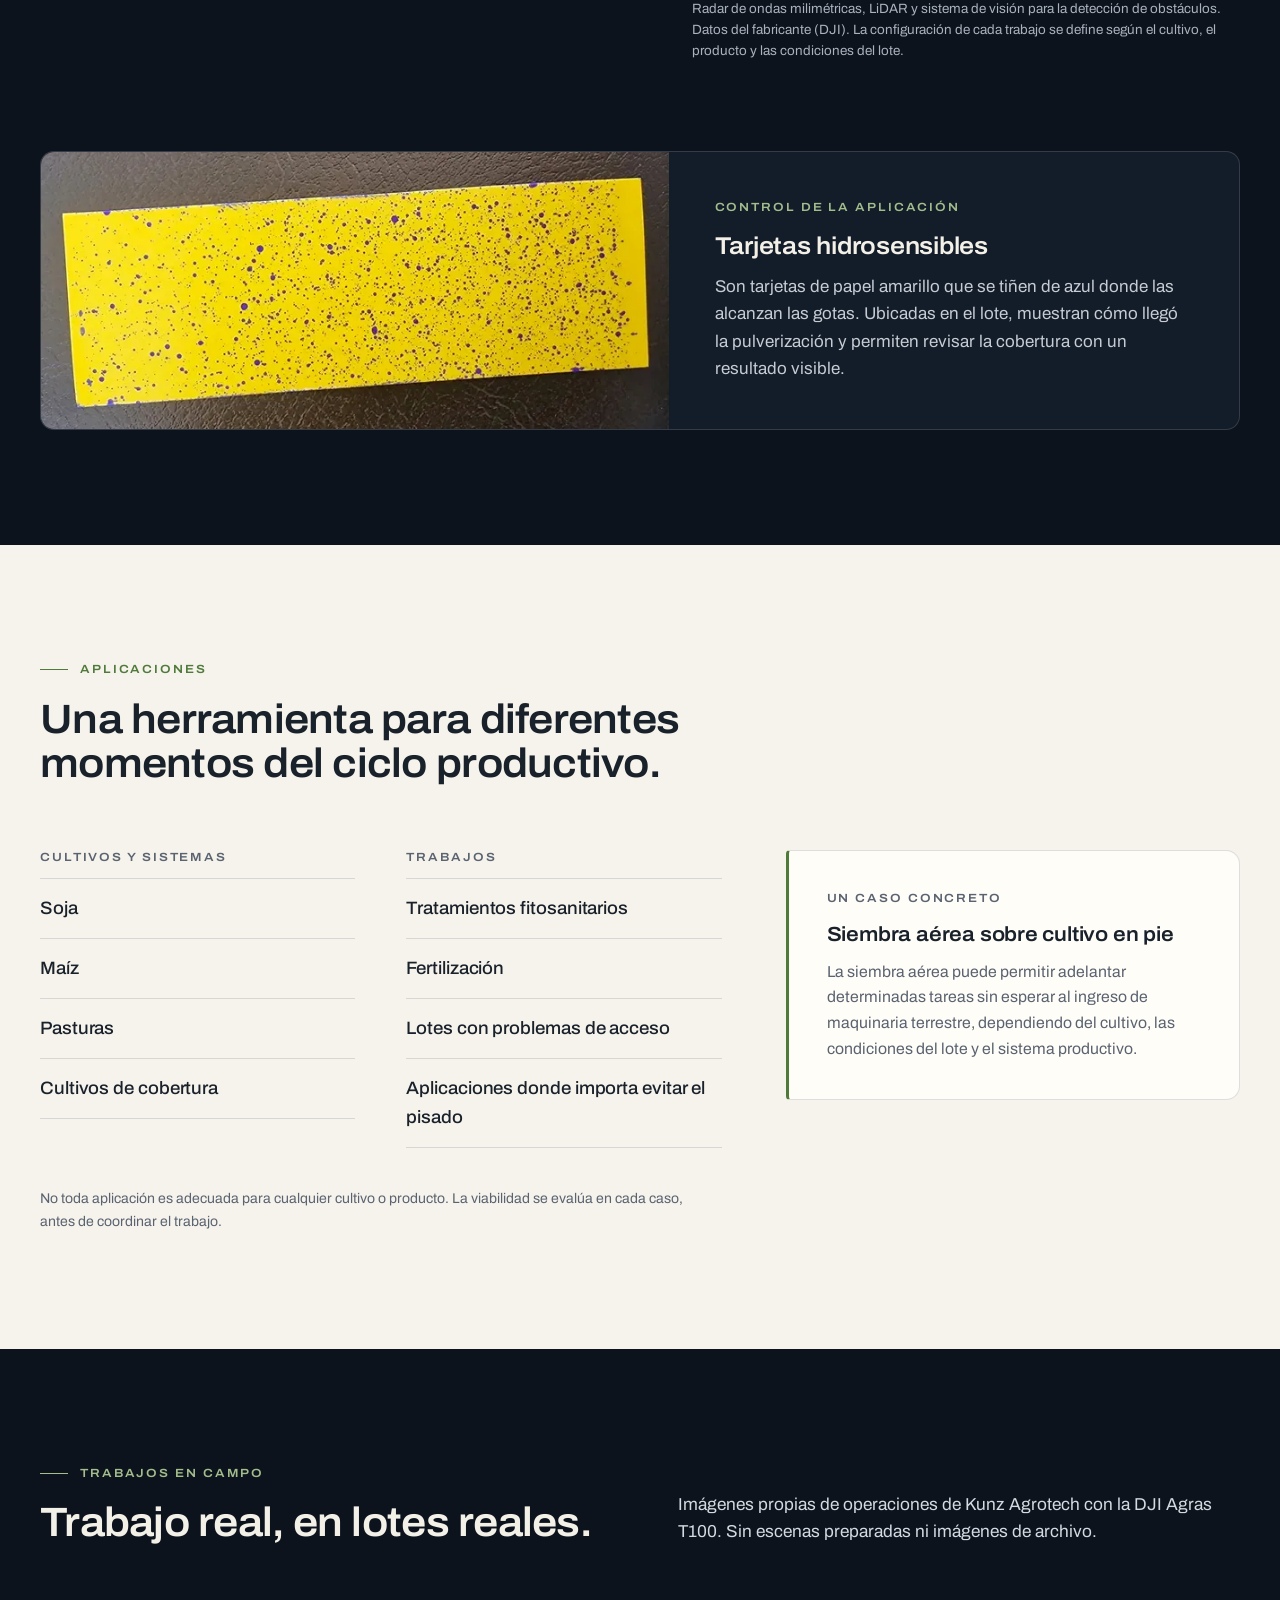
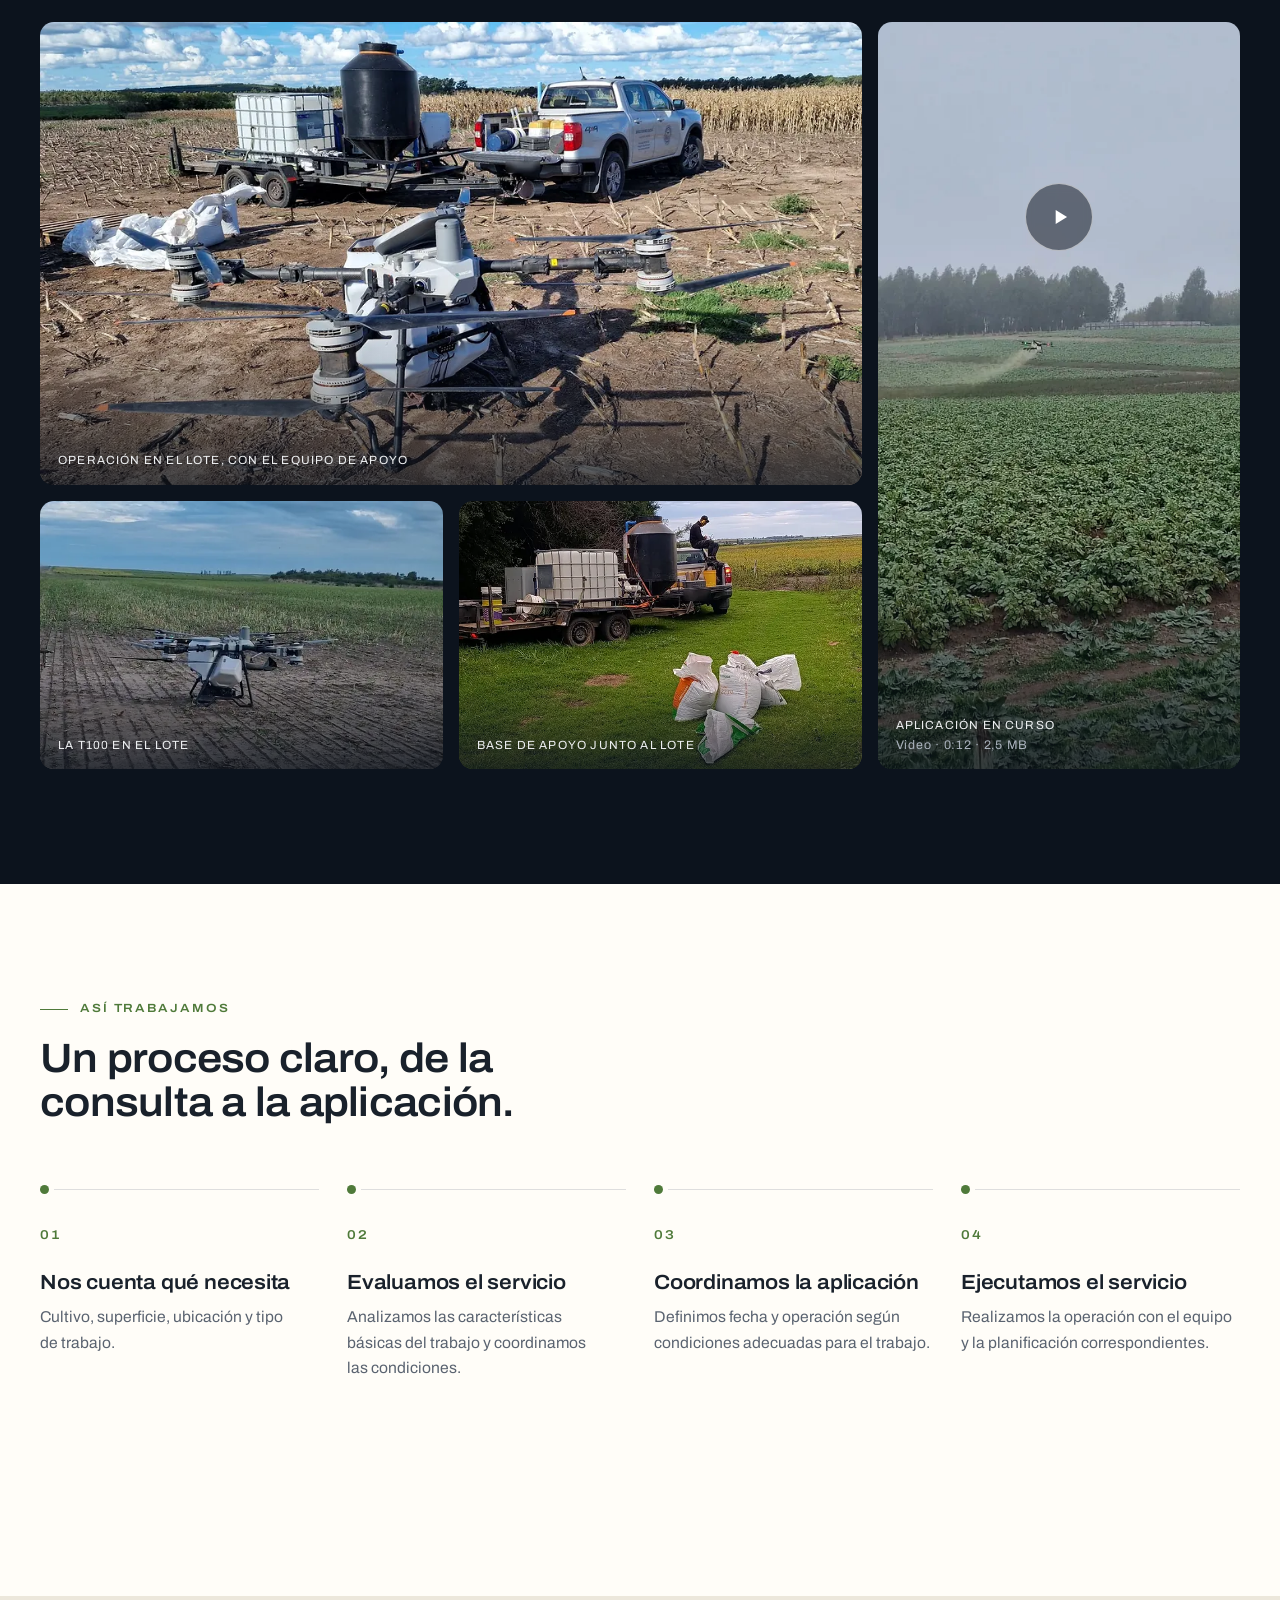
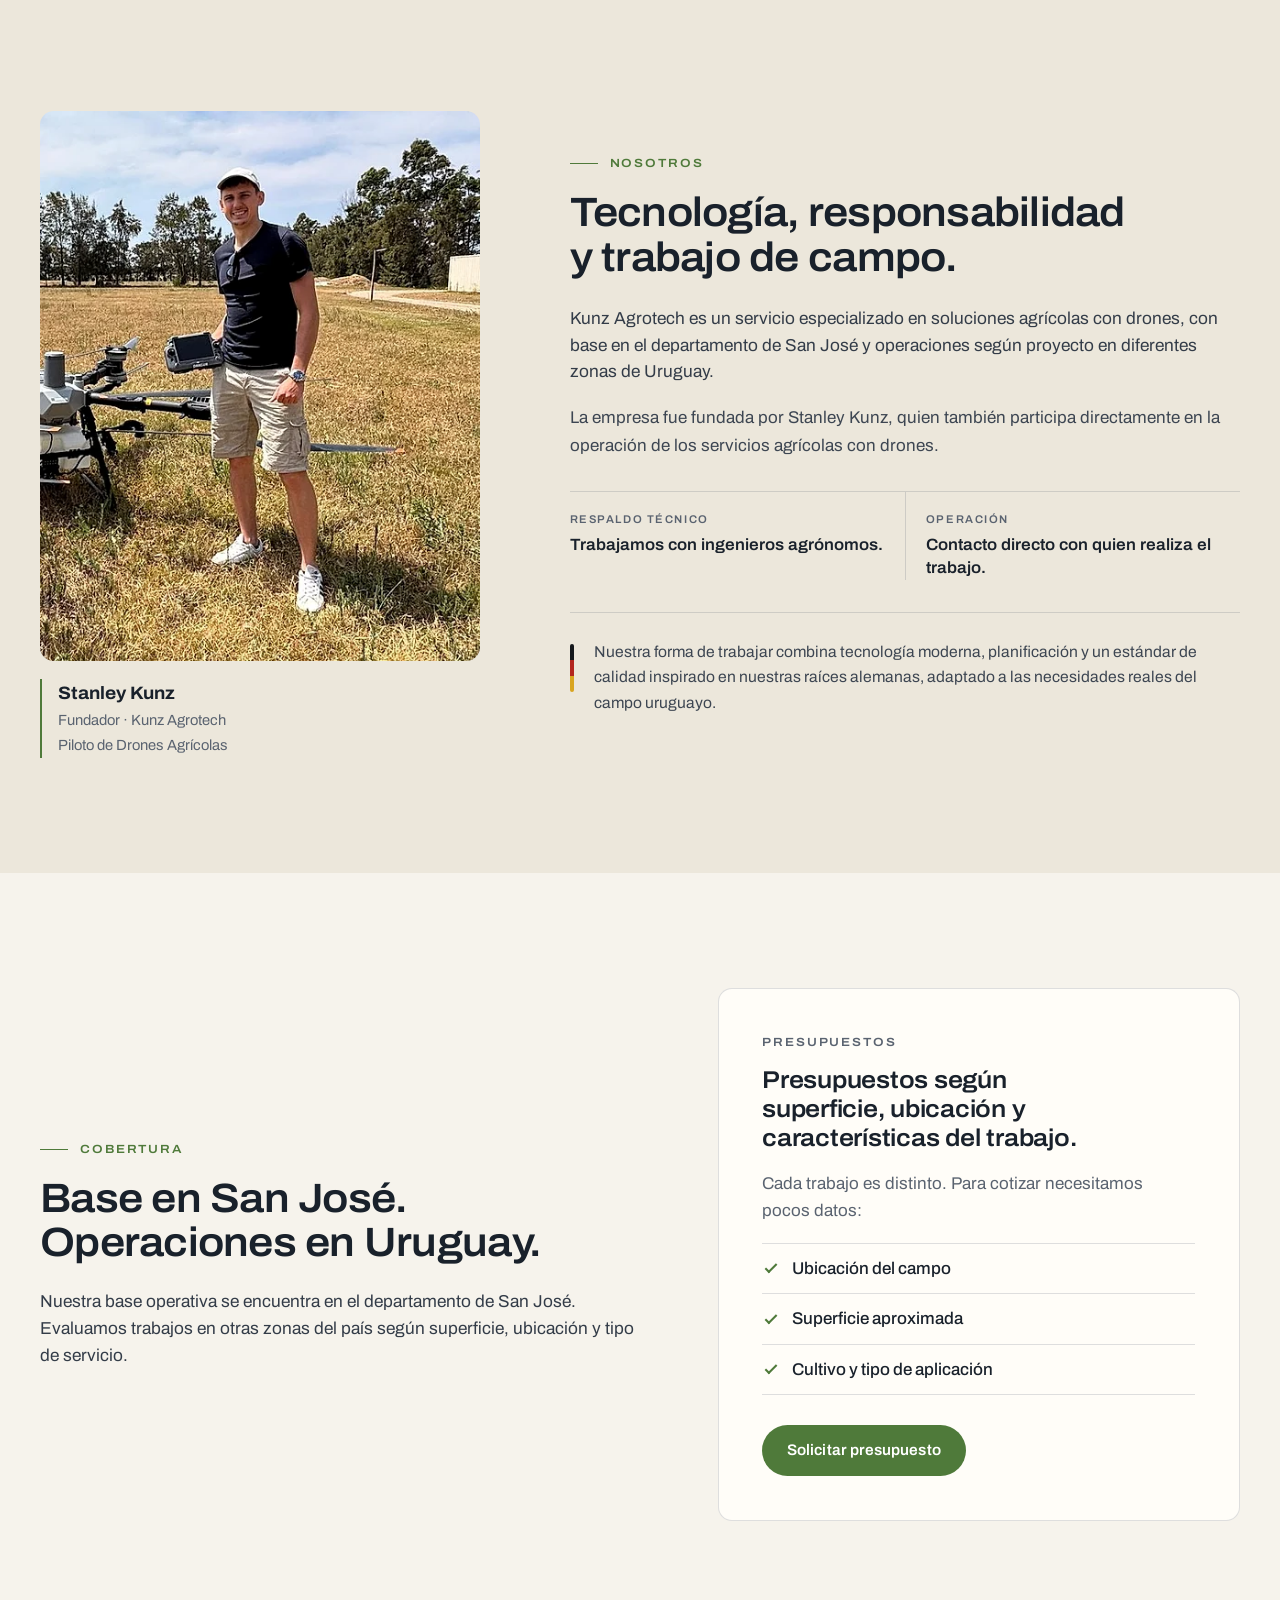
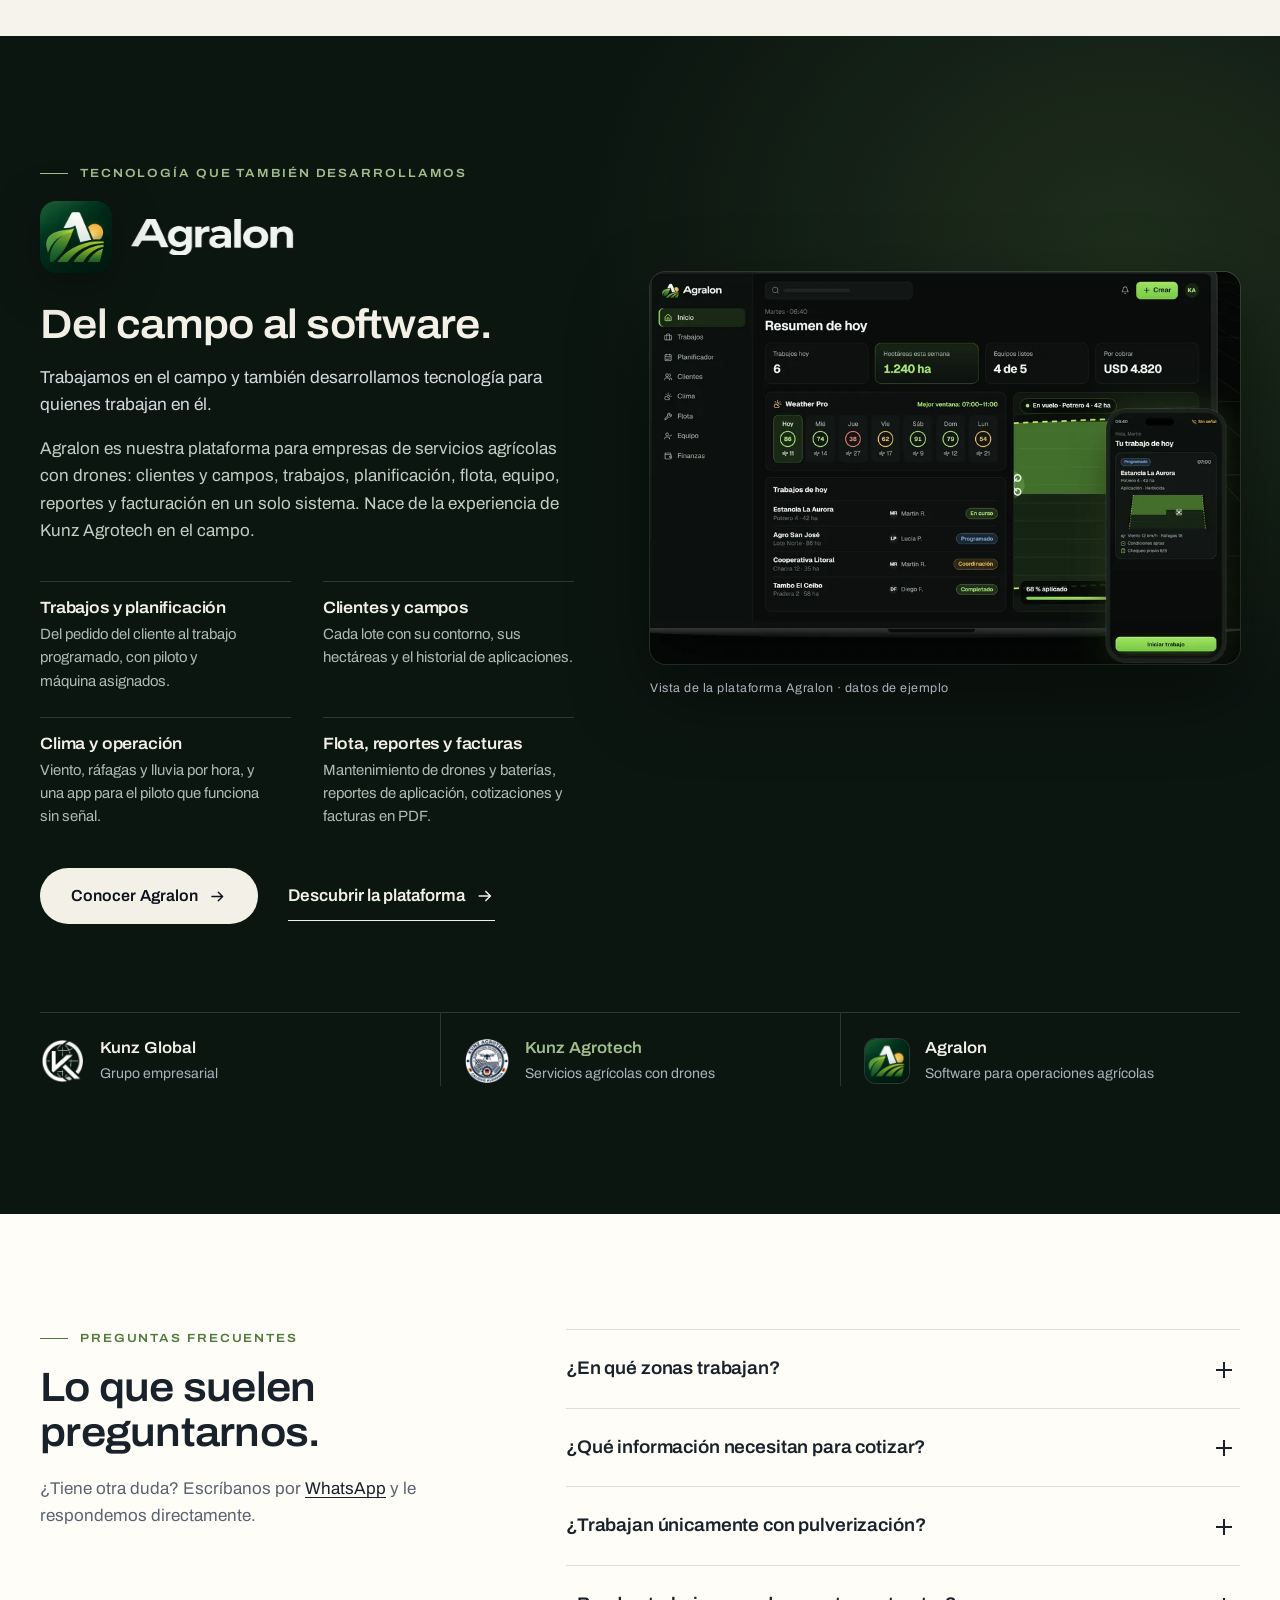
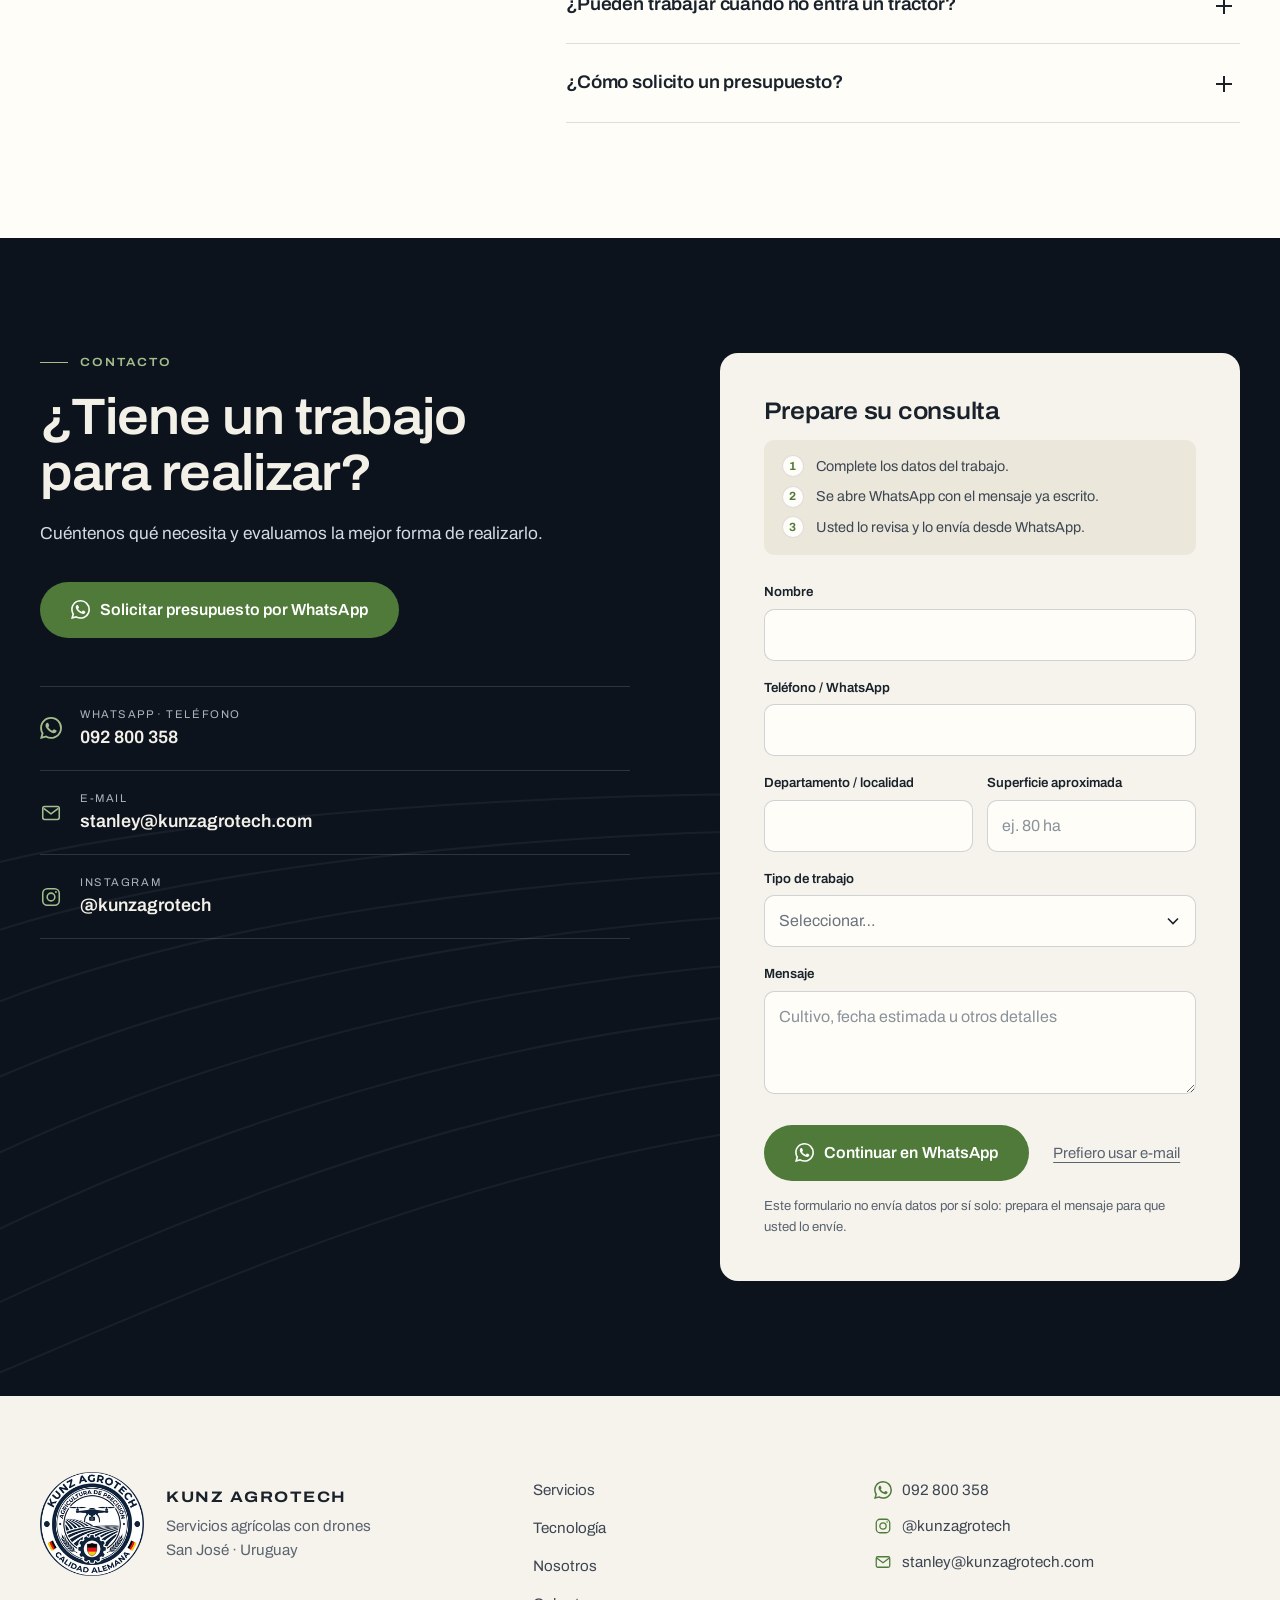
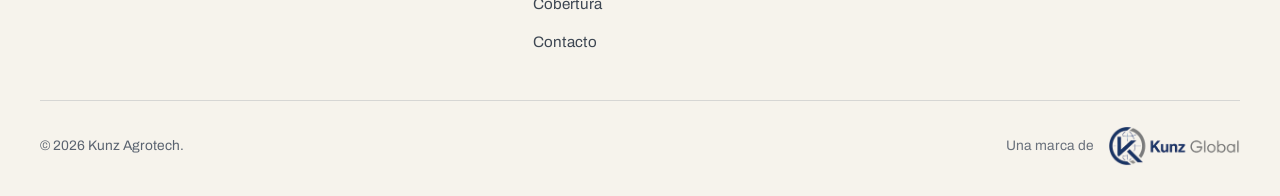
==== commit 661b03a4: "Take Paco offline again: the first new 3D master is too cute next to the BASE PACO reference (face c" ====
--- a/index.html
+++ b/index.html
@@ -536,13 +536,6 @@
             <li><svg aria-hidden="true"><use href="#i-mail"/></svg><div><span>E-mail</span><a href="mailto:stanley@kunzagrotech.com">stanley@kunzagrotech.com</a></div></li>
             <li><svg aria-hidden="true"><use href="#i-ig"/></svg><div><span>Instagram</span><a href="https://instagram.com/kunzagrotech" target="_blank" rel="noopener">@kunzagrotech</a></div></li>
           </ul>
-          <!-- Paco, el personaje del grupo Kunz: 3D con control de dron en escritorio (assets/paco, se carga solo al llegar aquí), imagen fija en el móvil -->
-          <figure class="contact__paco reveal">
-            <paco-3d src="assets/paco/paco-kunz-agrotech.glb" poster="assets/paco/paco-kunz-agrotech.webp" camera="wide" look="cursor" mobile="poster" wave="" alt="Paco, el personaje del grupo Kunz, con el control remoto de un dron agrícola">
-              <img src="assets/paco/paco-kunz-agrotech.webp" width="800" height="800" loading="lazy" decoding="async" alt="Paco, el personaje del grupo Kunz, con el control remoto de un dron agrícola">
-            </paco-3d>
-            <figcaption>Paco, el personaje de Kunz Global. También lo va a encontrar en Agralon, el software del grupo para operadores de drones.</figcaption>
-          </figure>
         </div>
 
         <div class="form-card reveal">
--- a/assets/css/site.css
+++ b/assets/css/site.css
@@ -536,11 +536,3 @@
   .header, .wa-float, .burger { display: none; }
   .js .reveal { opacity: 1; transform: none; }
 }
-
-/* ---------- Paco (personaje del grupo Kunz) en el contacto ---------- */
-.contact__paco { position: relative; max-width: 380px; margin: 40px 0 0; }
-.contact__paco::before { content: ""; position: absolute; inset: 12% 6% 4%; border-radius: 50%; background: radial-gradient(closest-side, rgba(79, 122, 58, 0.22), rgba(79, 122, 58, 0)); pointer-events: none; }
-paco-3d { position: relative; display: block; width: 100%; aspect-ratio: 1 / 1; }
-paco-3d > img { display: block; width: 100%; height: 100%; object-fit: contain; object-position: center bottom; }
-.contact__paco figcaption { margin-top: 10px; font-size: 0.86rem; line-height: 1.5; color: var(--on-dark-muted); }
-@media (max-width: 900px) { .contact__paco { max-width: 240px; margin-top: 32px; } }
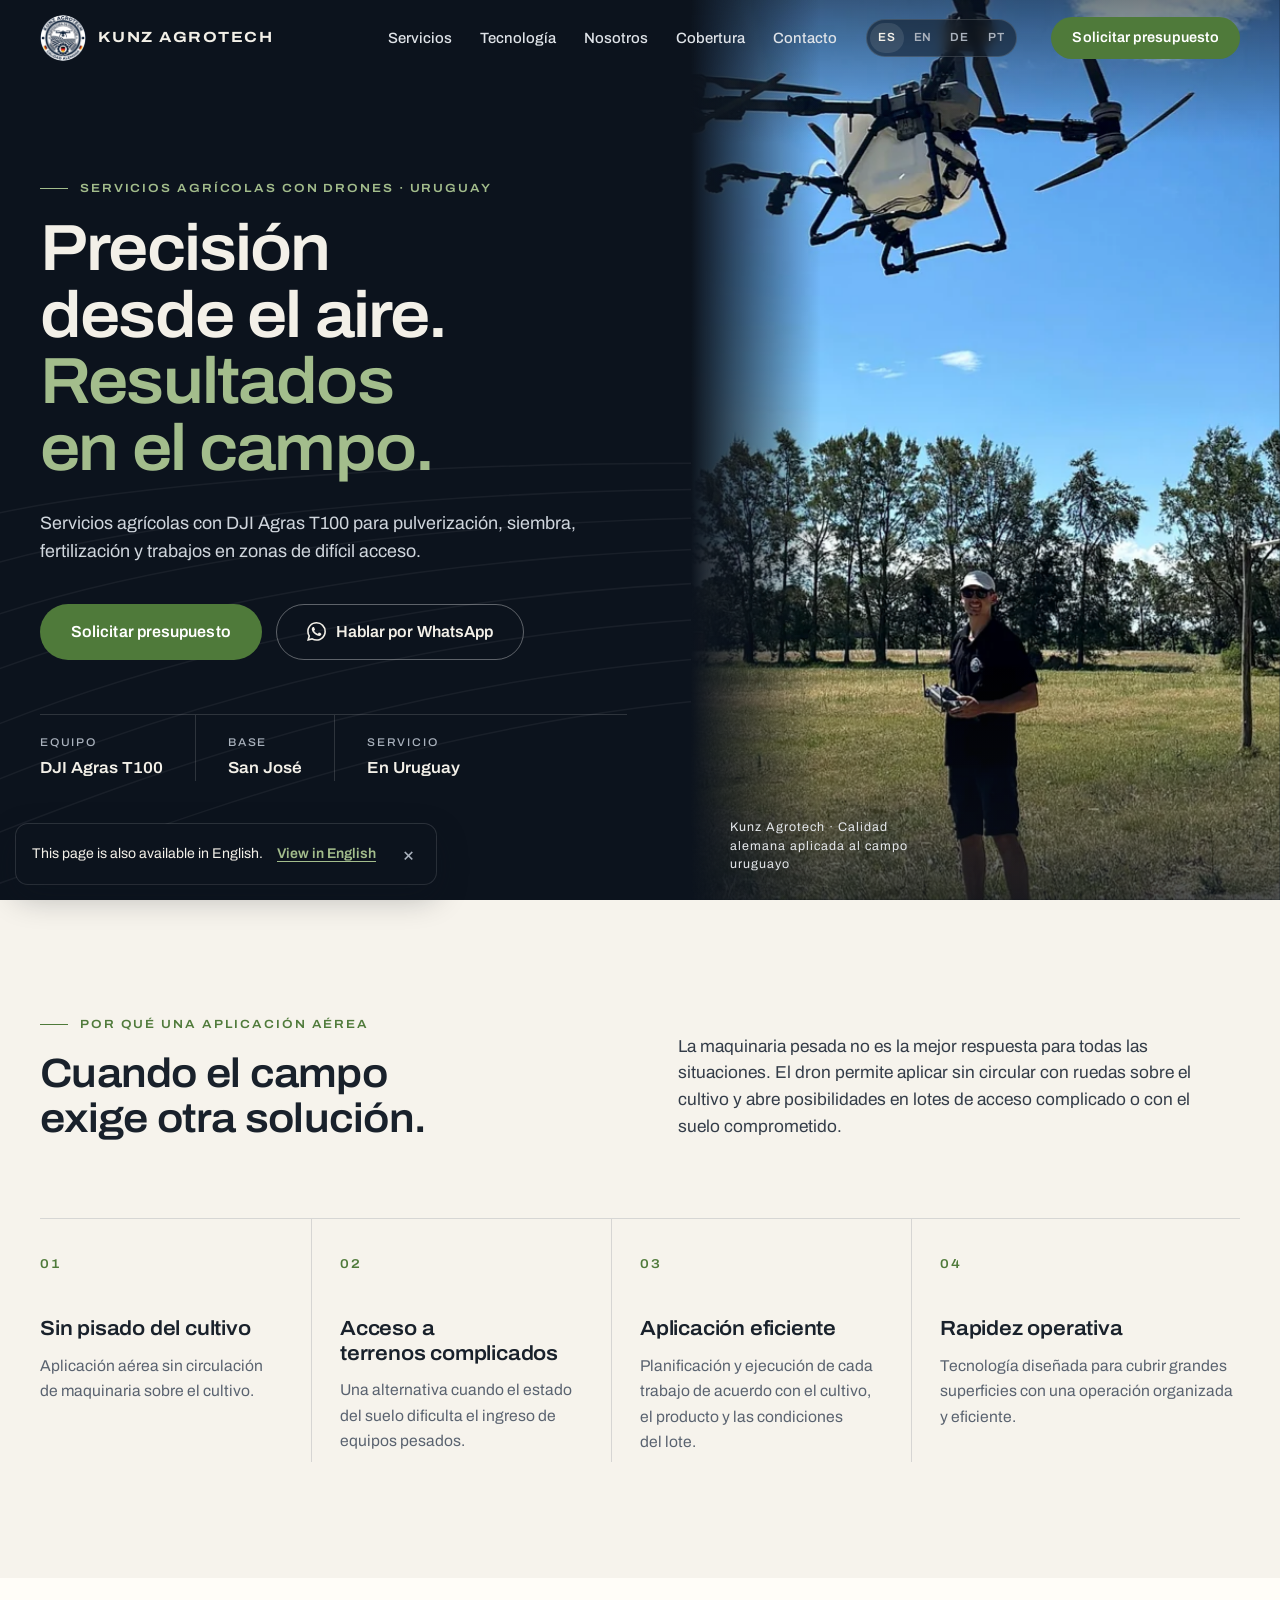
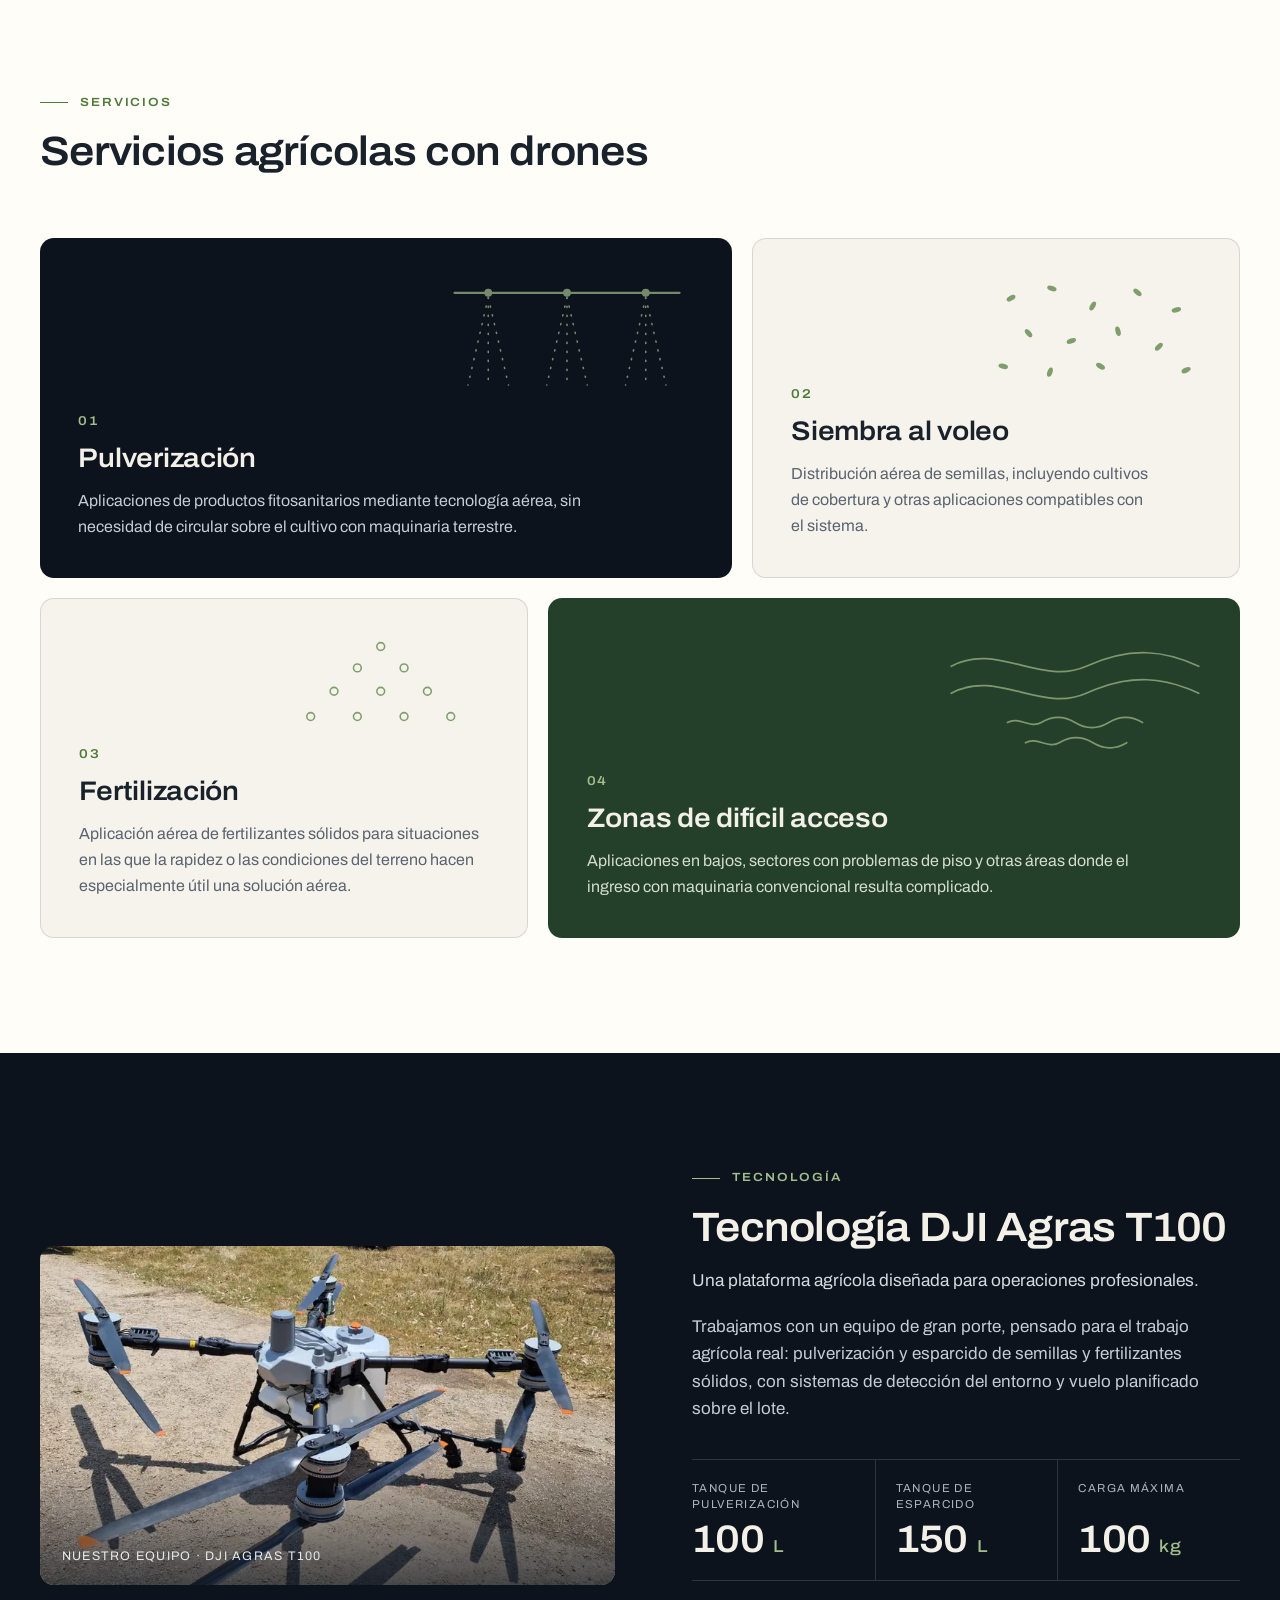
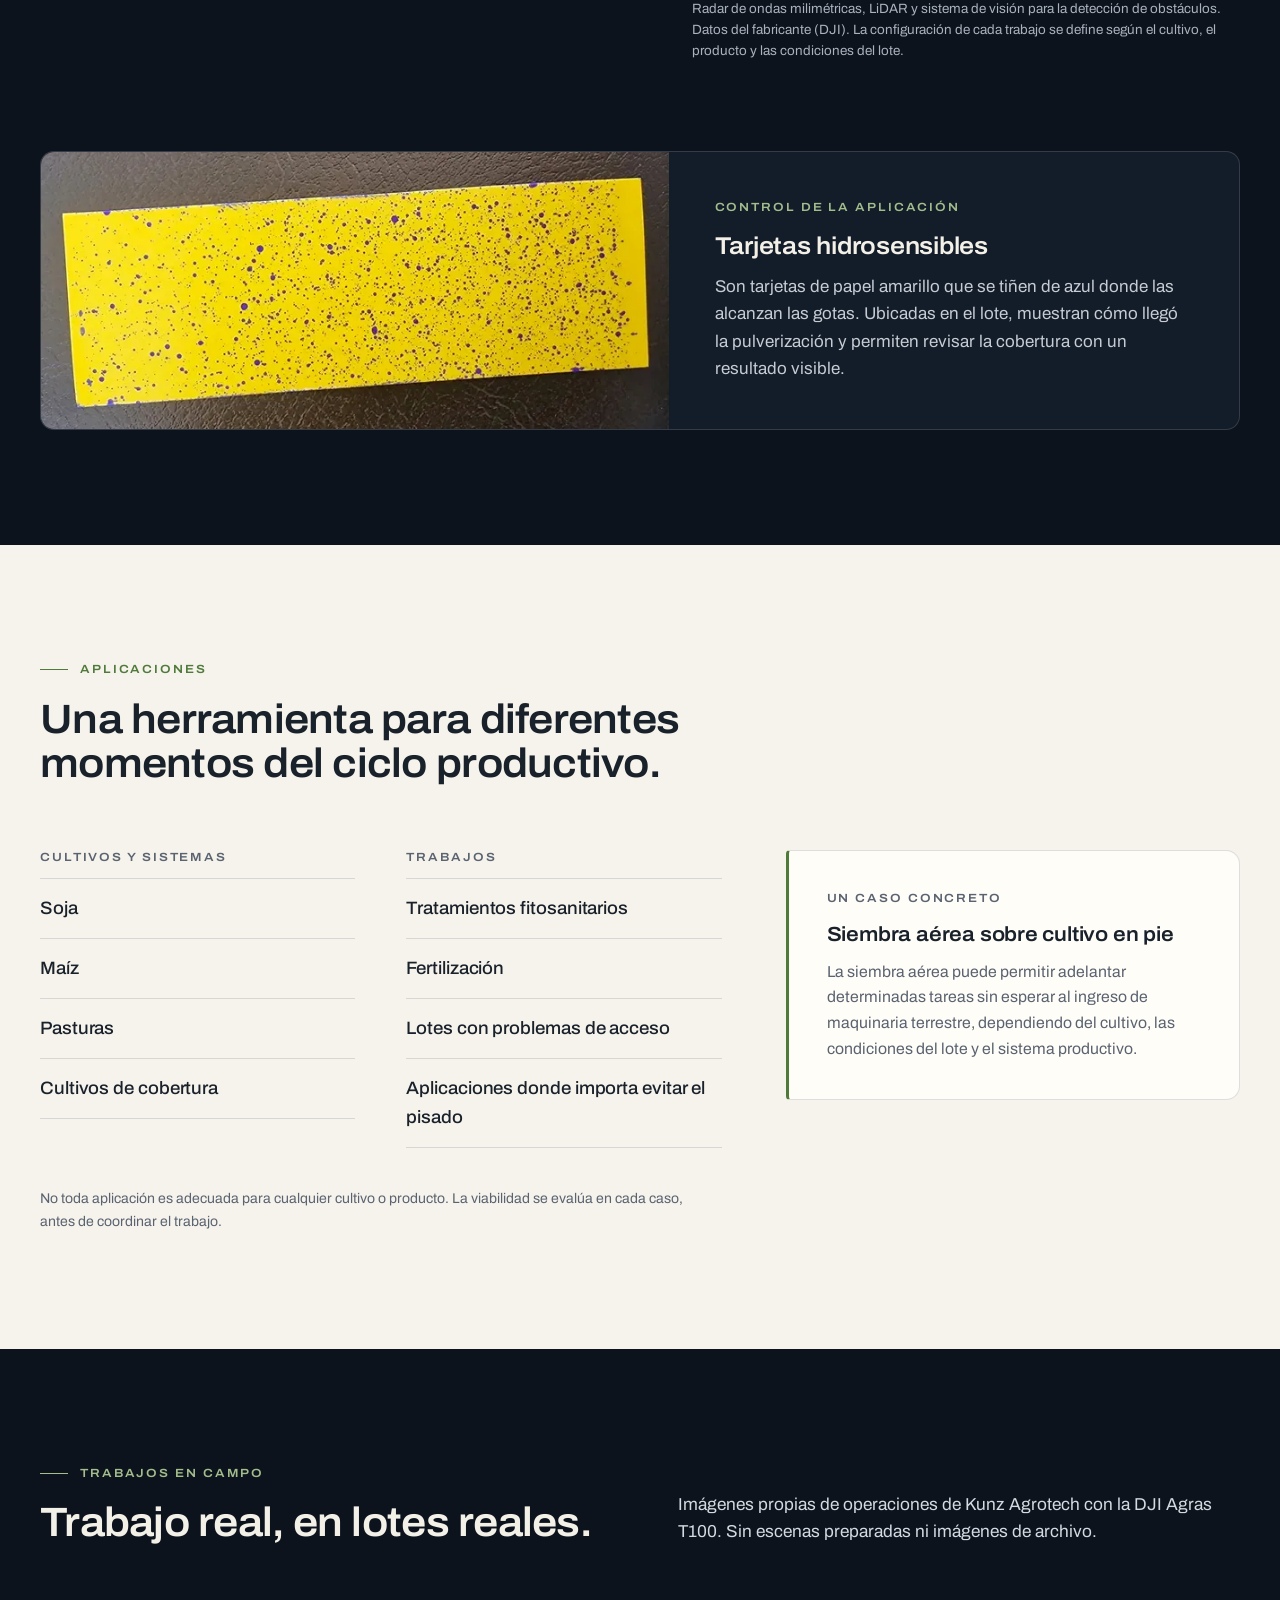
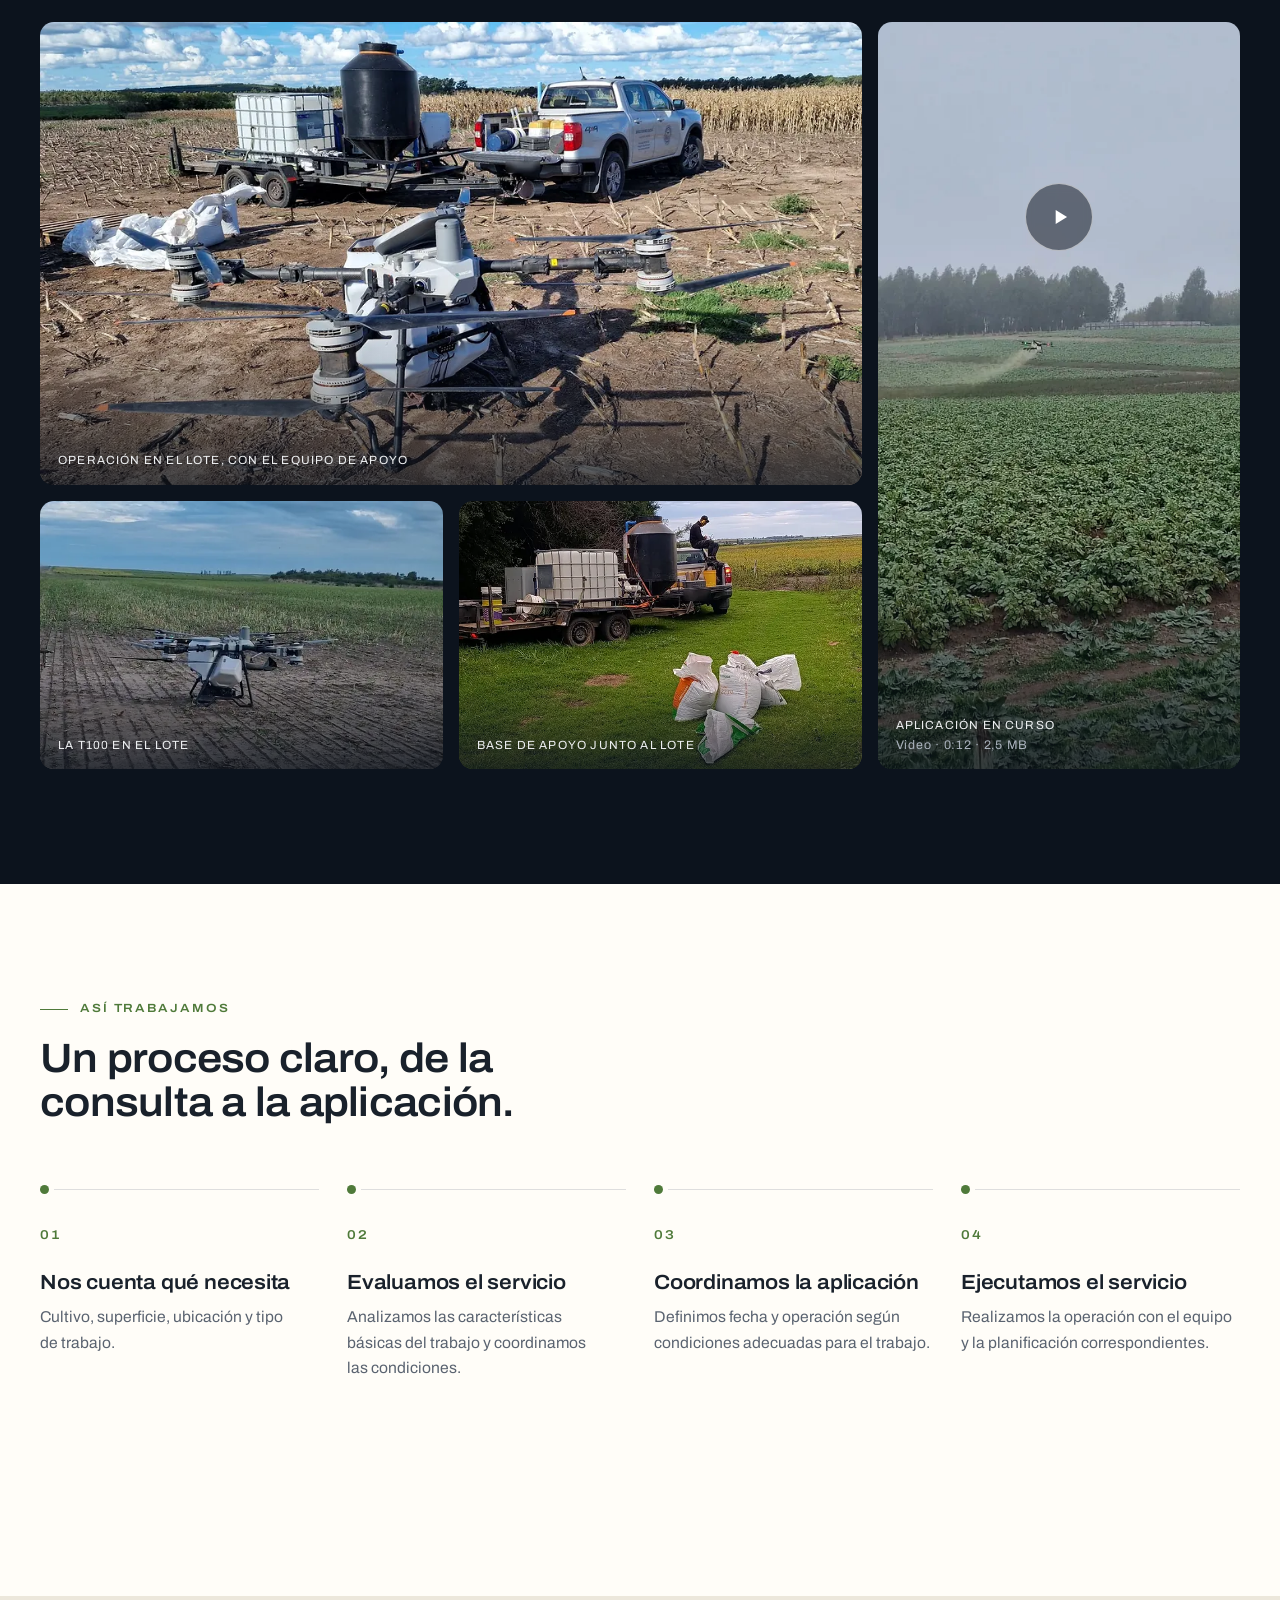
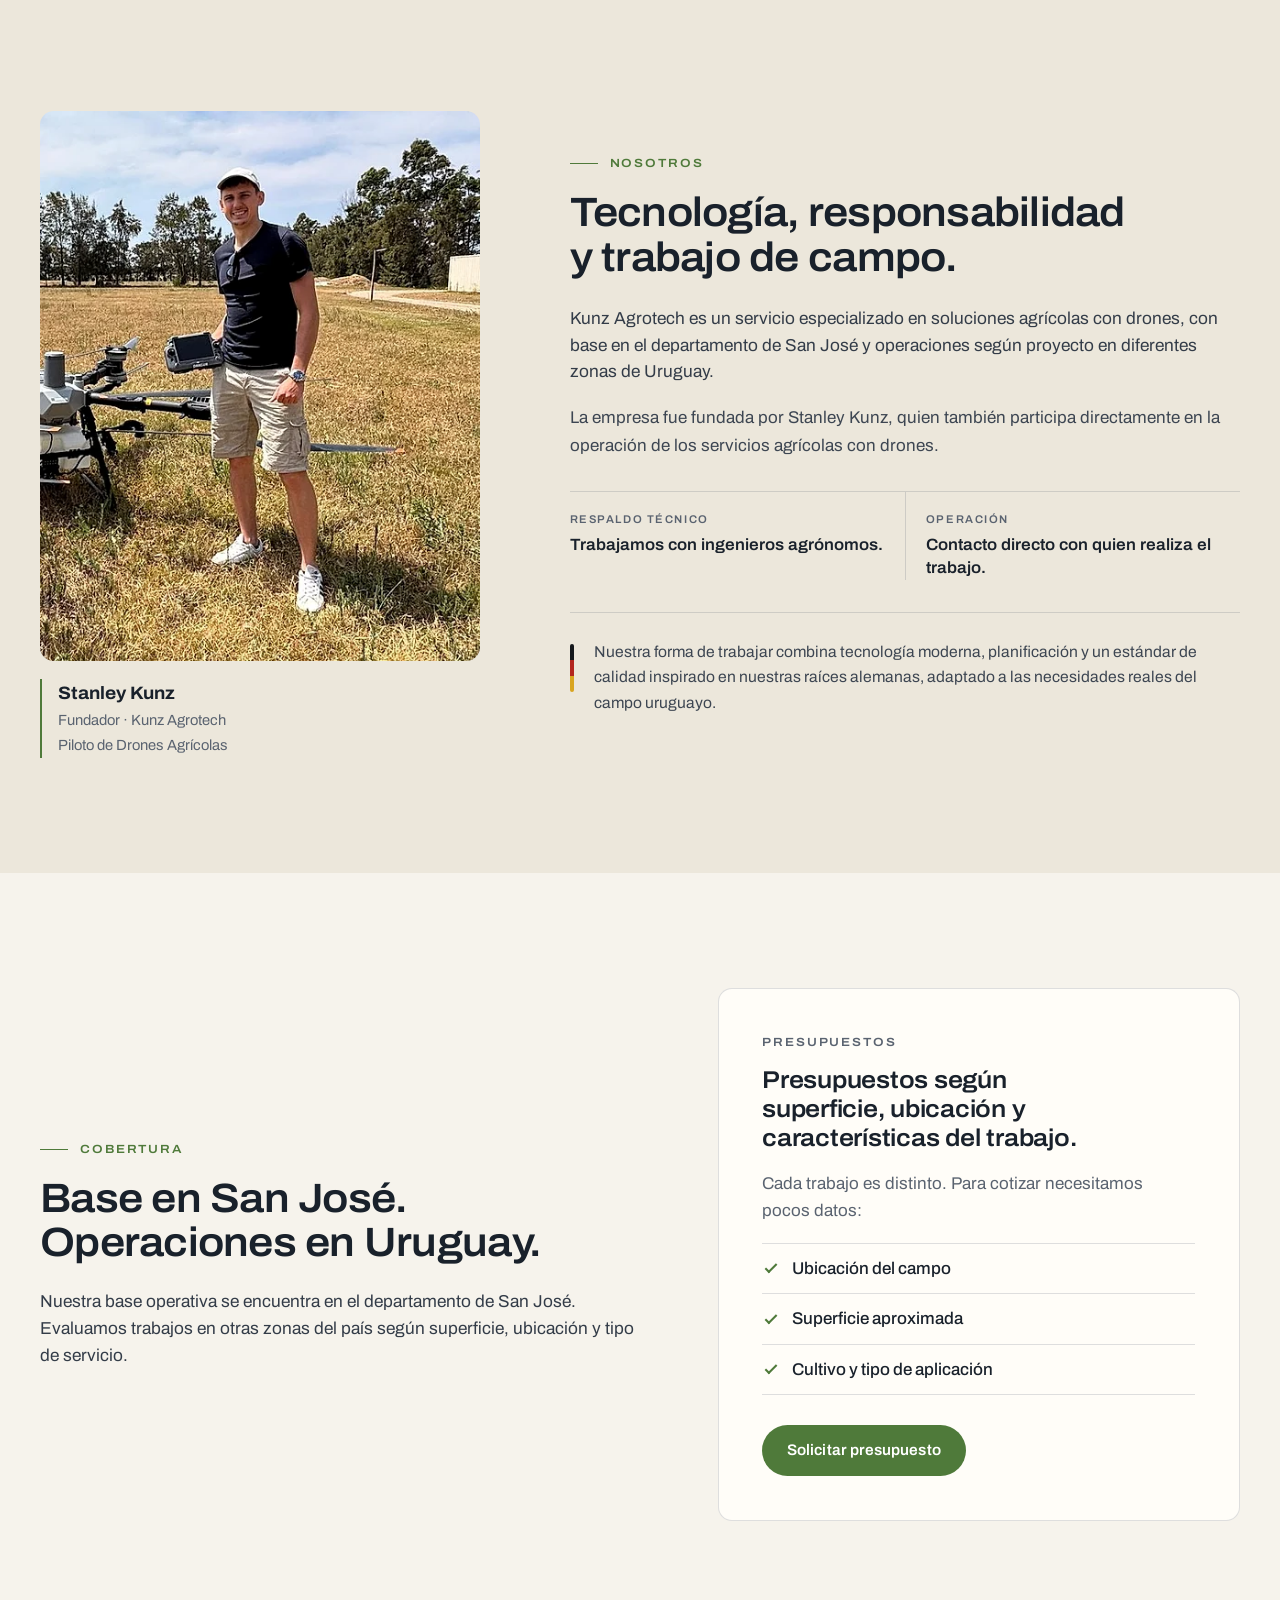
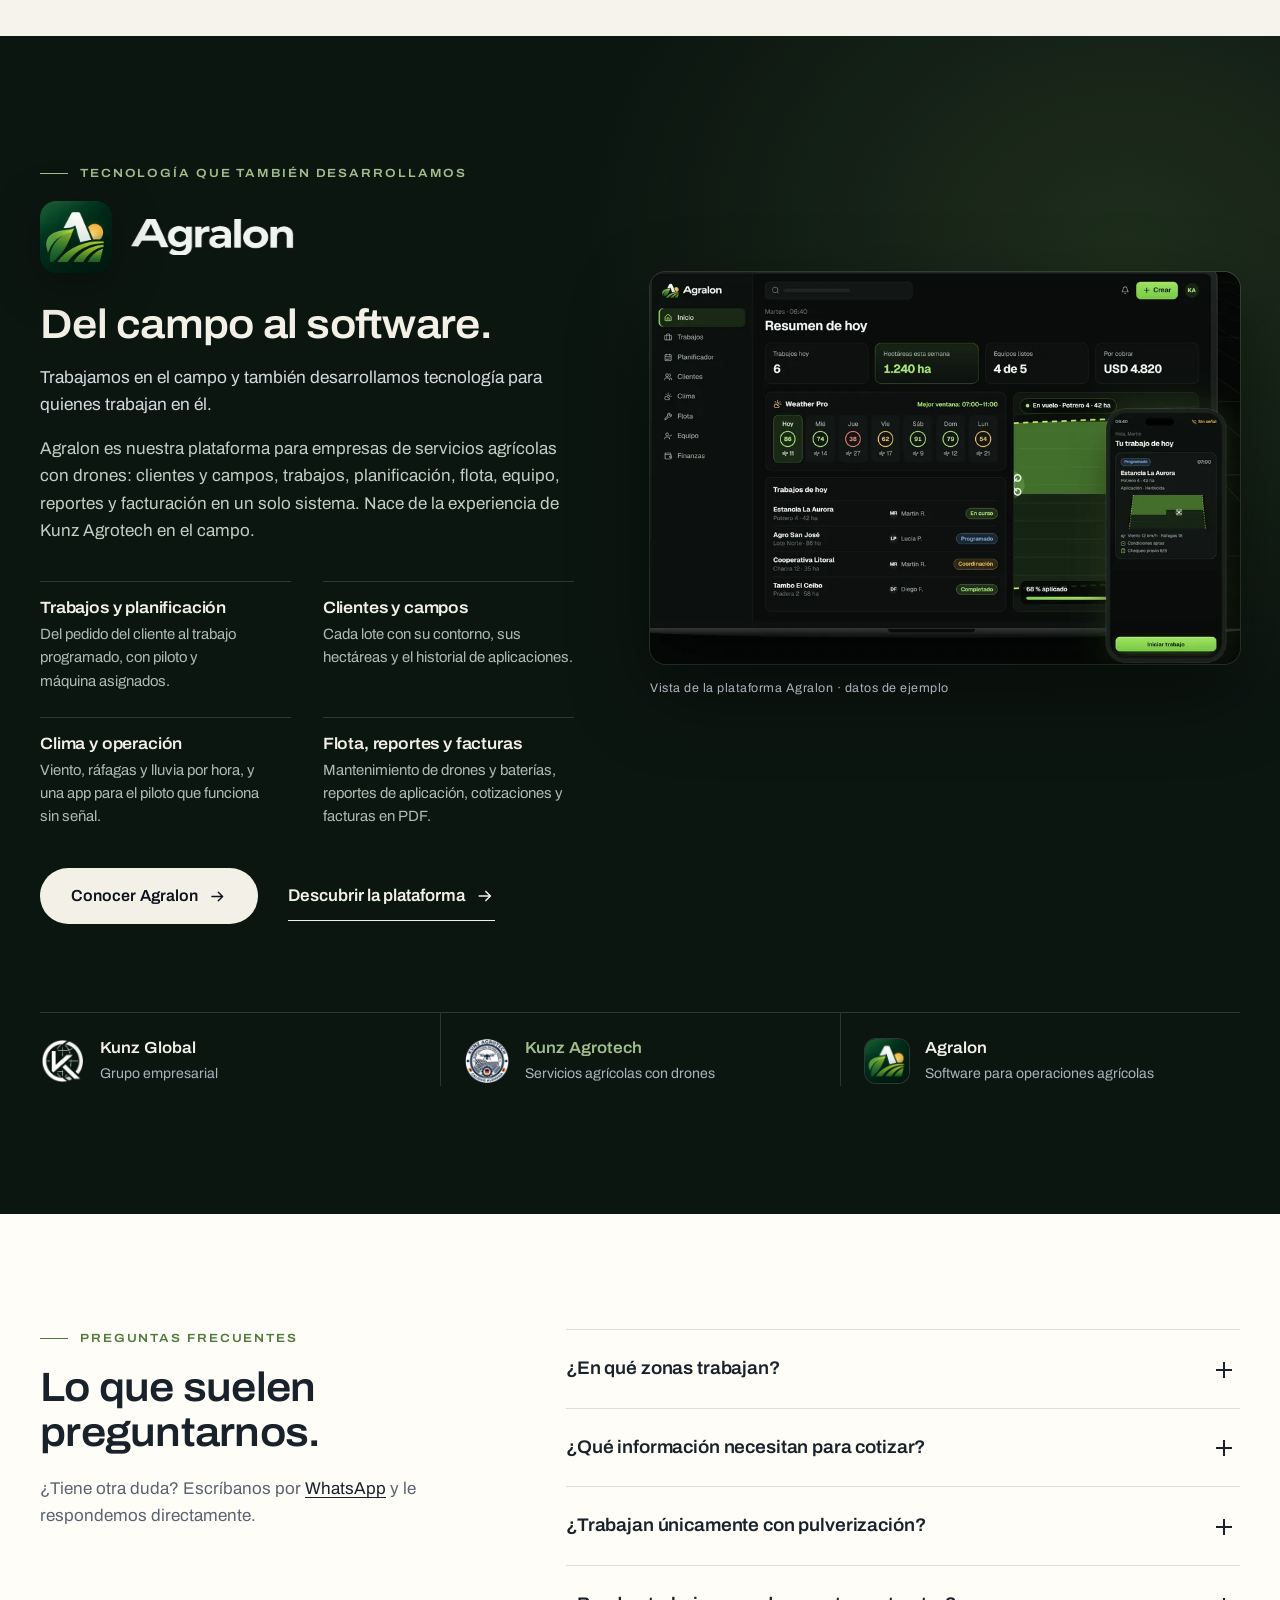
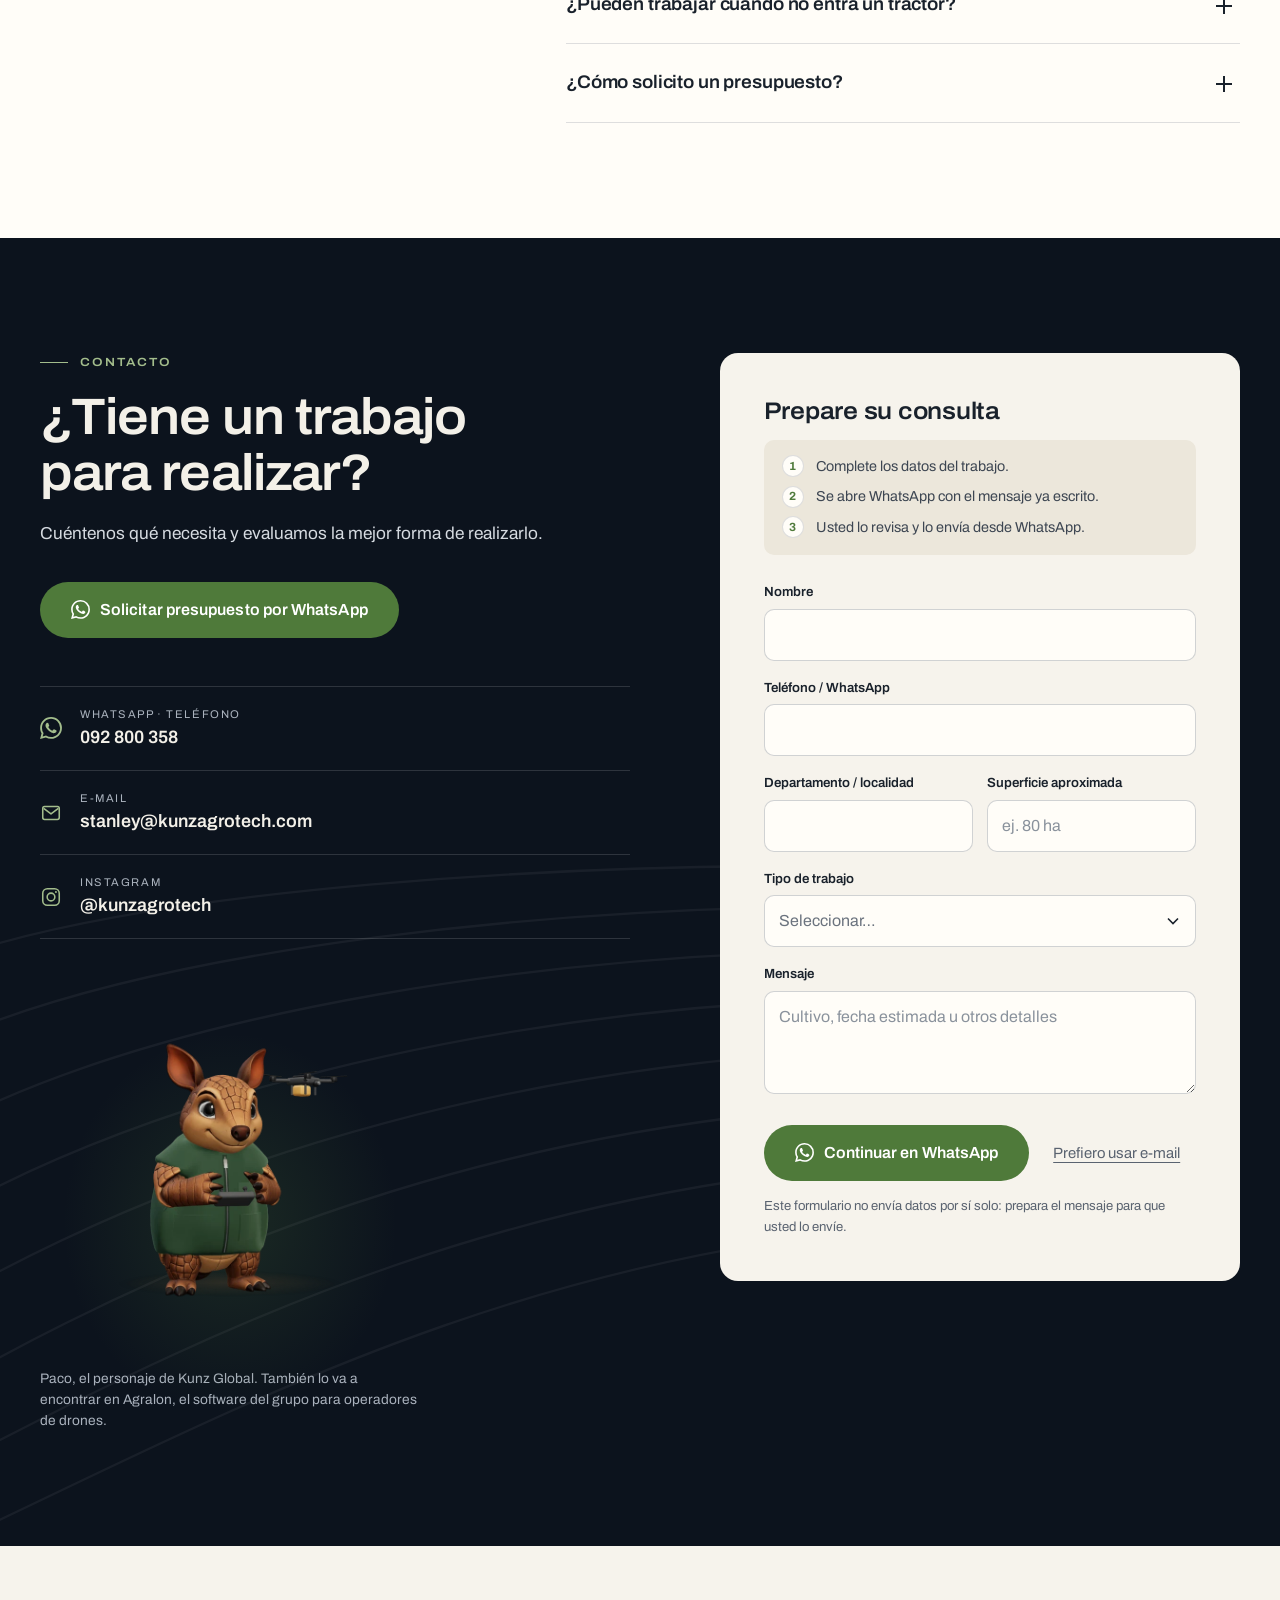
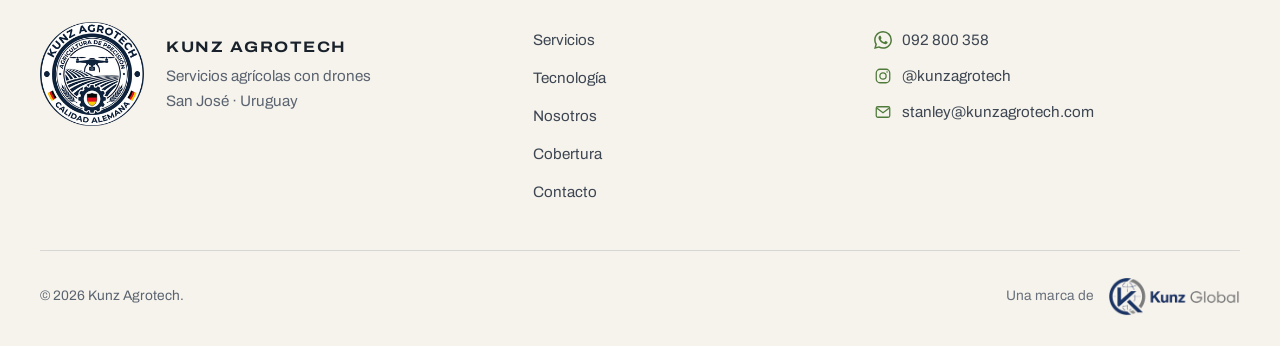
==== commit f74652aa: "Paco v2.1: el personaje del grupo Kunz a partir del modelo 3D corregido, en la sección de contacto (" ====
--- a/index.html
+++ b/index.html
@@ -536,6 +536,13 @@
             <li><svg aria-hidden="true"><use href="#i-mail"/></svg><div><span>E-mail</span><a href="mailto:stanley@kunzagrotech.com">stanley@kunzagrotech.com</a></div></li>
             <li><svg aria-hidden="true"><use href="#i-ig"/></svg><div><span>Instagram</span><a href="https://instagram.com/kunzagrotech" target="_blank" rel="noopener">@kunzagrotech</a></div></li>
           </ul>
+          <!-- Paco, el personaje del grupo Kunz: 3D con control de dron en escritorio (assets/paco, se carga solo al llegar aquí), imagen fija en el móvil -->
+          <figure class="contact__paco reveal">
+            <paco-3d src="assets/paco/paco-kunz-agrotech.glb" poster="assets/paco/paco-kunz-agrotech.webp" camera="wide" look="cursor" mobile="poster" wave="" alt="Paco, el personaje del grupo Kunz, con el control remoto de un dron agrícola">
+              <img src="assets/paco/paco-kunz-agrotech.webp" width="800" height="800" loading="lazy" decoding="async" alt="Paco, el personaje del grupo Kunz, con el control remoto de un dron agrícola">
+            </paco-3d>
+            <figcaption>Paco, el personaje de Kunz Global. También lo va a encontrar en Agralon, el software del grupo para operadores de drones.</figcaption>
+          </figure>
         </div>
 
         <div class="form-card reveal">
--- a/assets/css/site.css
+++ b/assets/css/site.css
@@ -536,3 +536,11 @@
   .header, .wa-float, .burger { display: none; }
   .js .reveal { opacity: 1; transform: none; }
 }
+
+/* ---------- Paco (personaje del grupo Kunz) en el contacto ---------- */
+.contact__paco { position: relative; max-width: 380px; margin: 40px 0 0; }
+.contact__paco::before { content: ""; position: absolute; inset: 12% 6% 4%; border-radius: 50%; background: radial-gradient(closest-side, rgba(79, 122, 58, 0.22), rgba(79, 122, 58, 0)); pointer-events: none; }
+paco-3d { position: relative; display: block; width: 100%; aspect-ratio: 1 / 1; }
+paco-3d > img { display: block; width: 100%; height: 100%; object-fit: contain; object-position: center bottom; }
+.contact__paco figcaption { margin-top: 10px; font-size: 0.86rem; line-height: 1.5; color: var(--on-dark-muted); }
+@media (max-width: 900px) { .contact__paco { max-width: 240px; margin-top: 32px; } }
